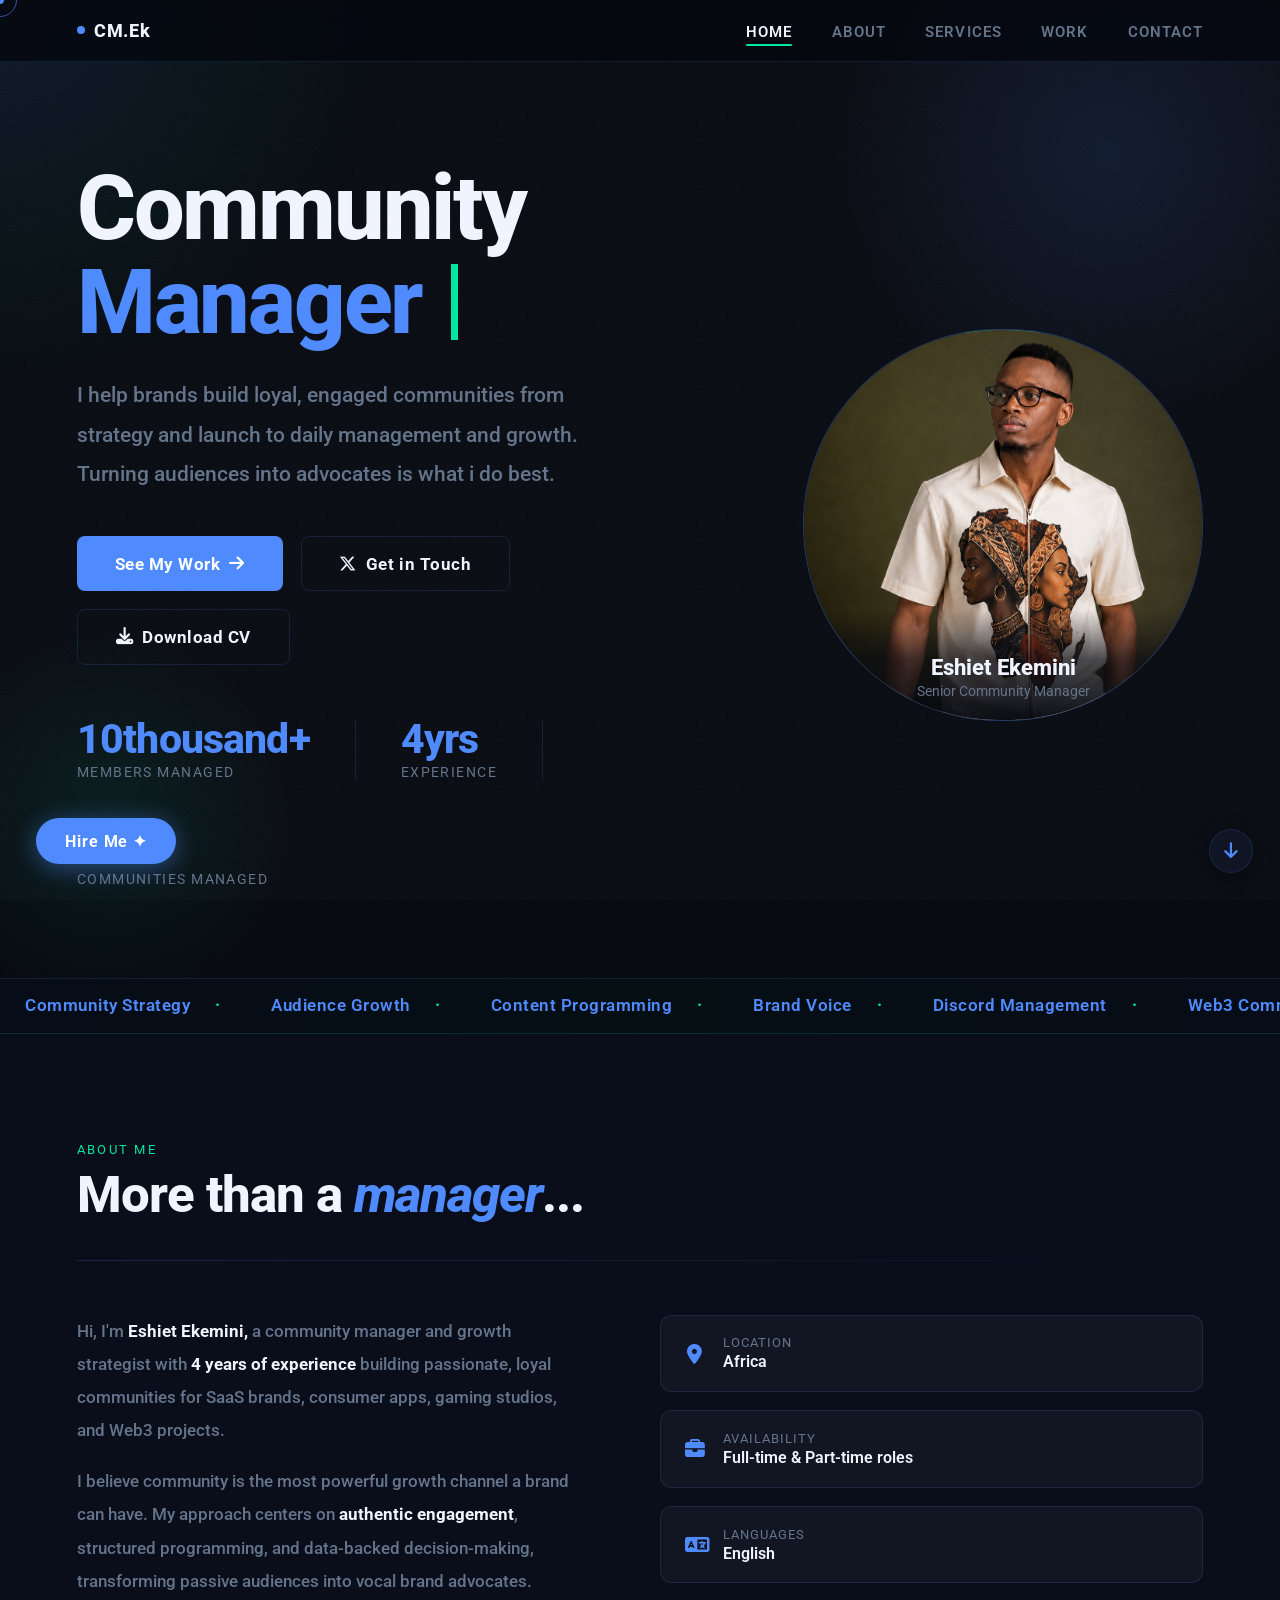
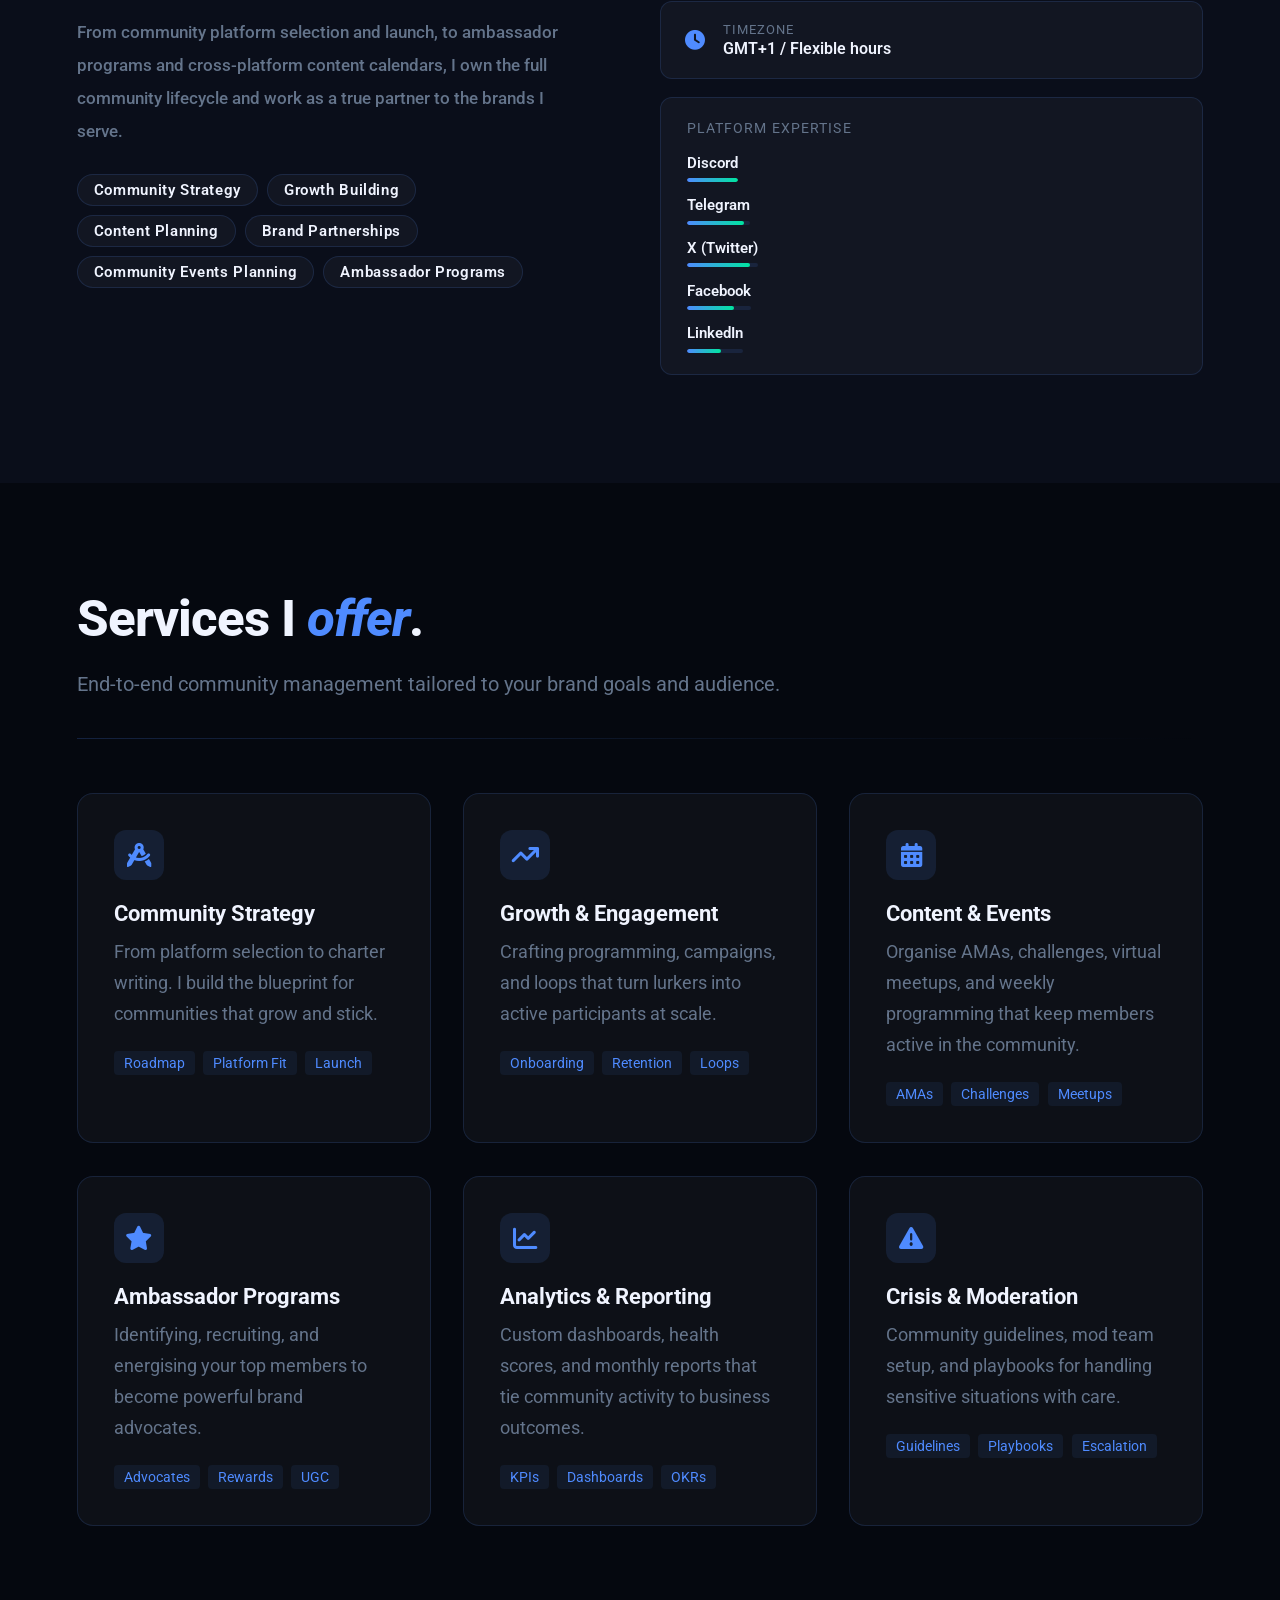
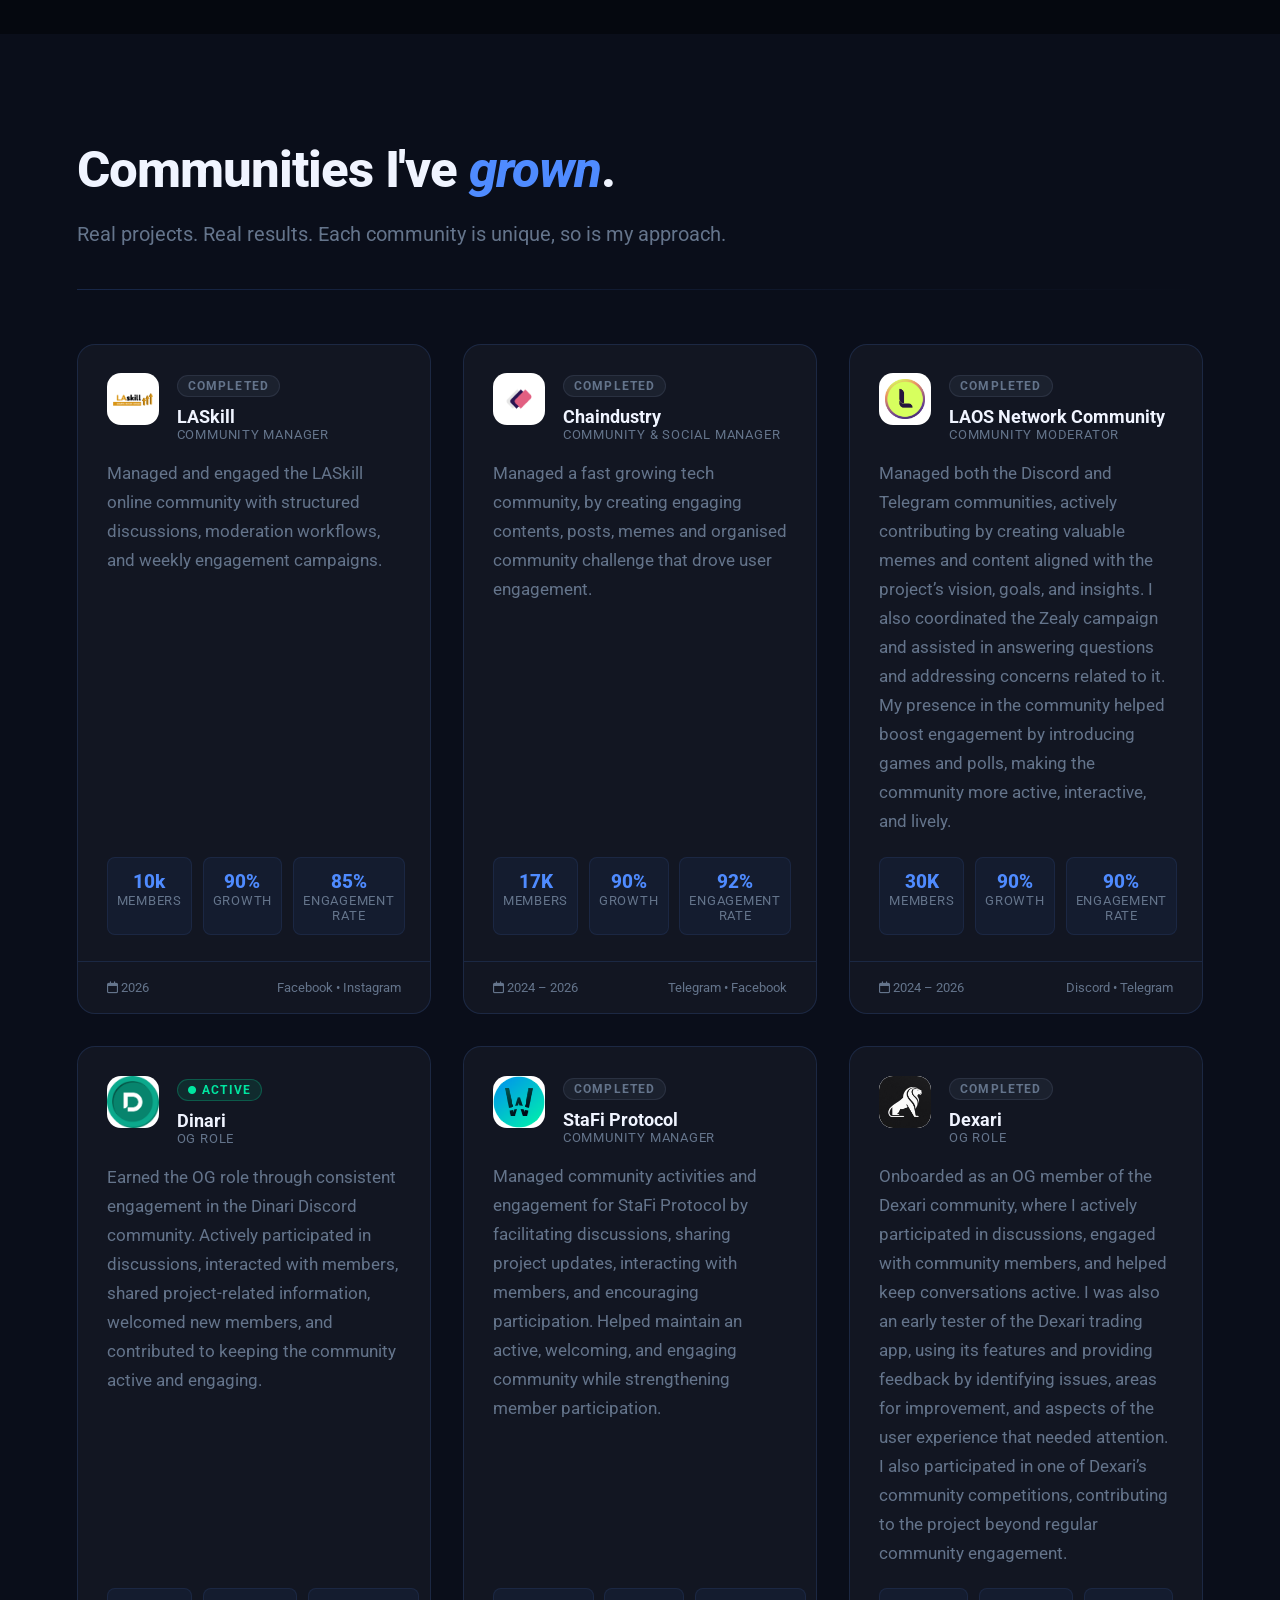
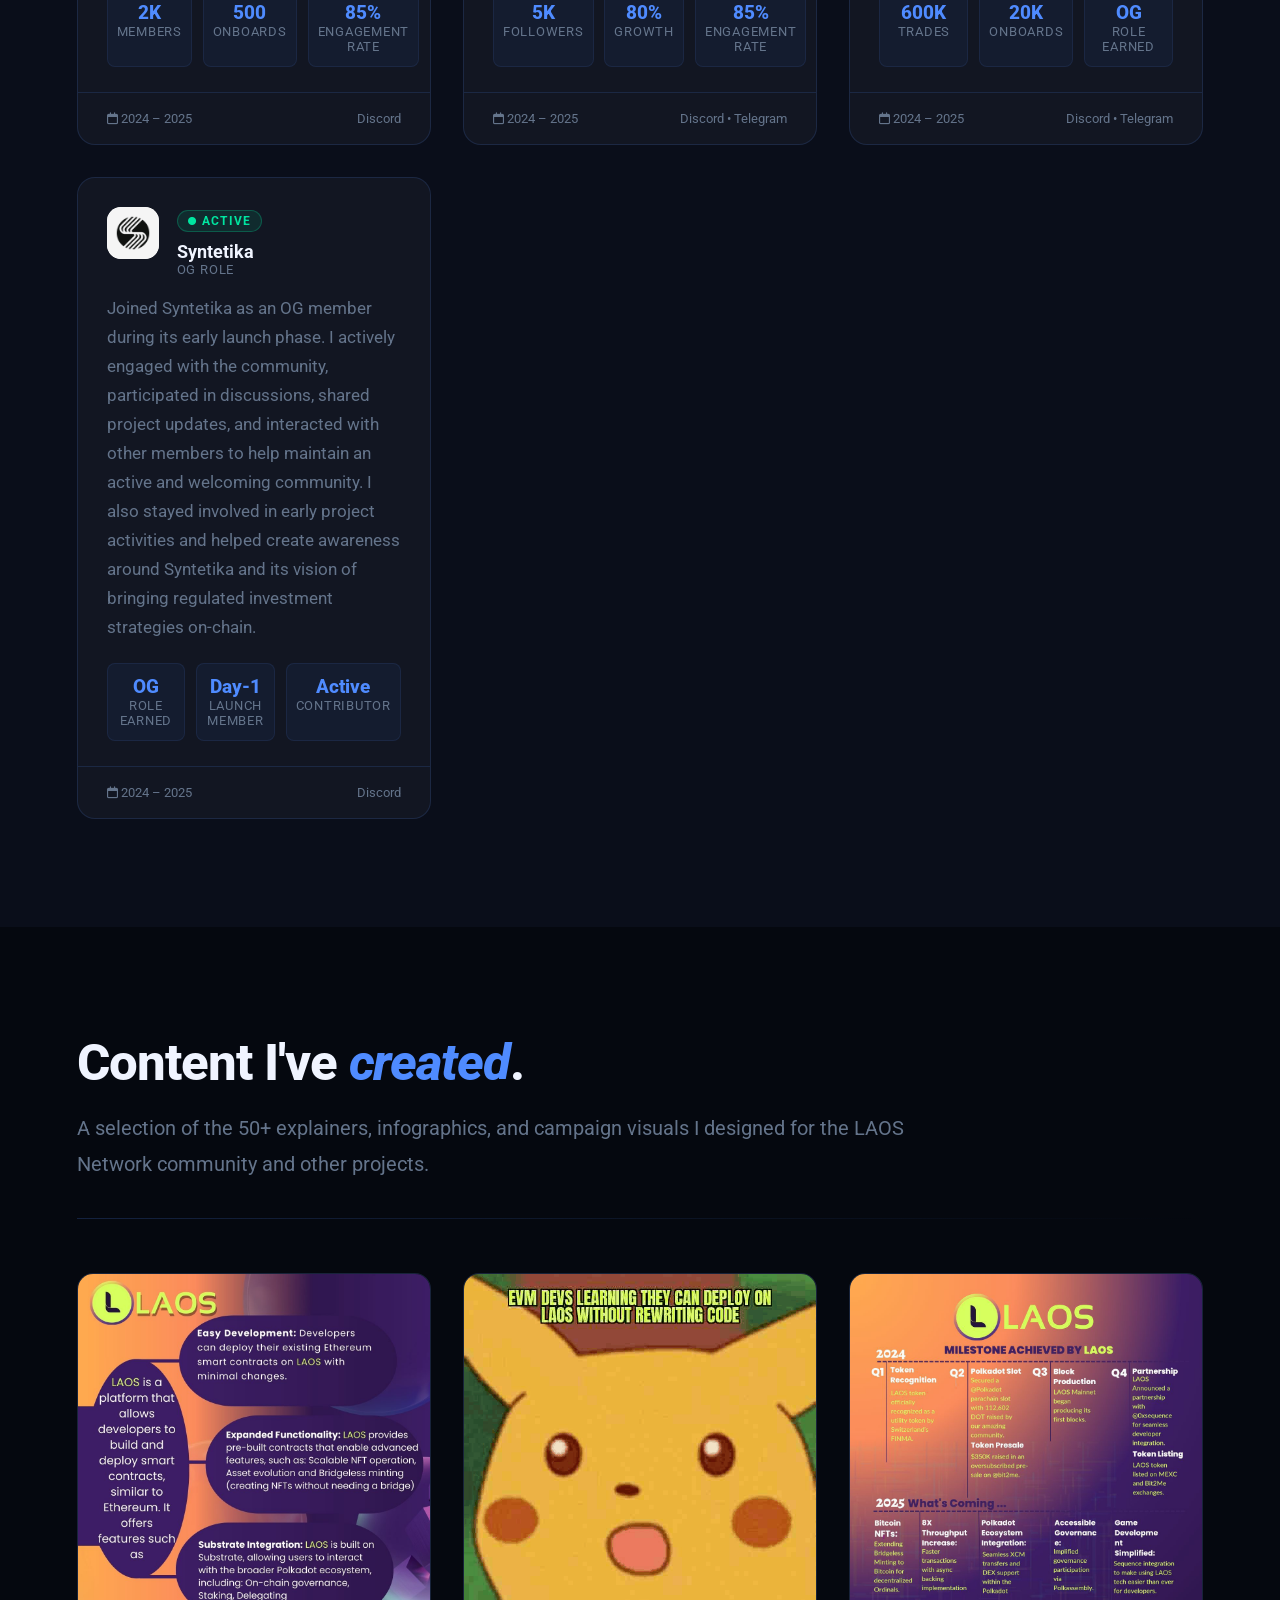
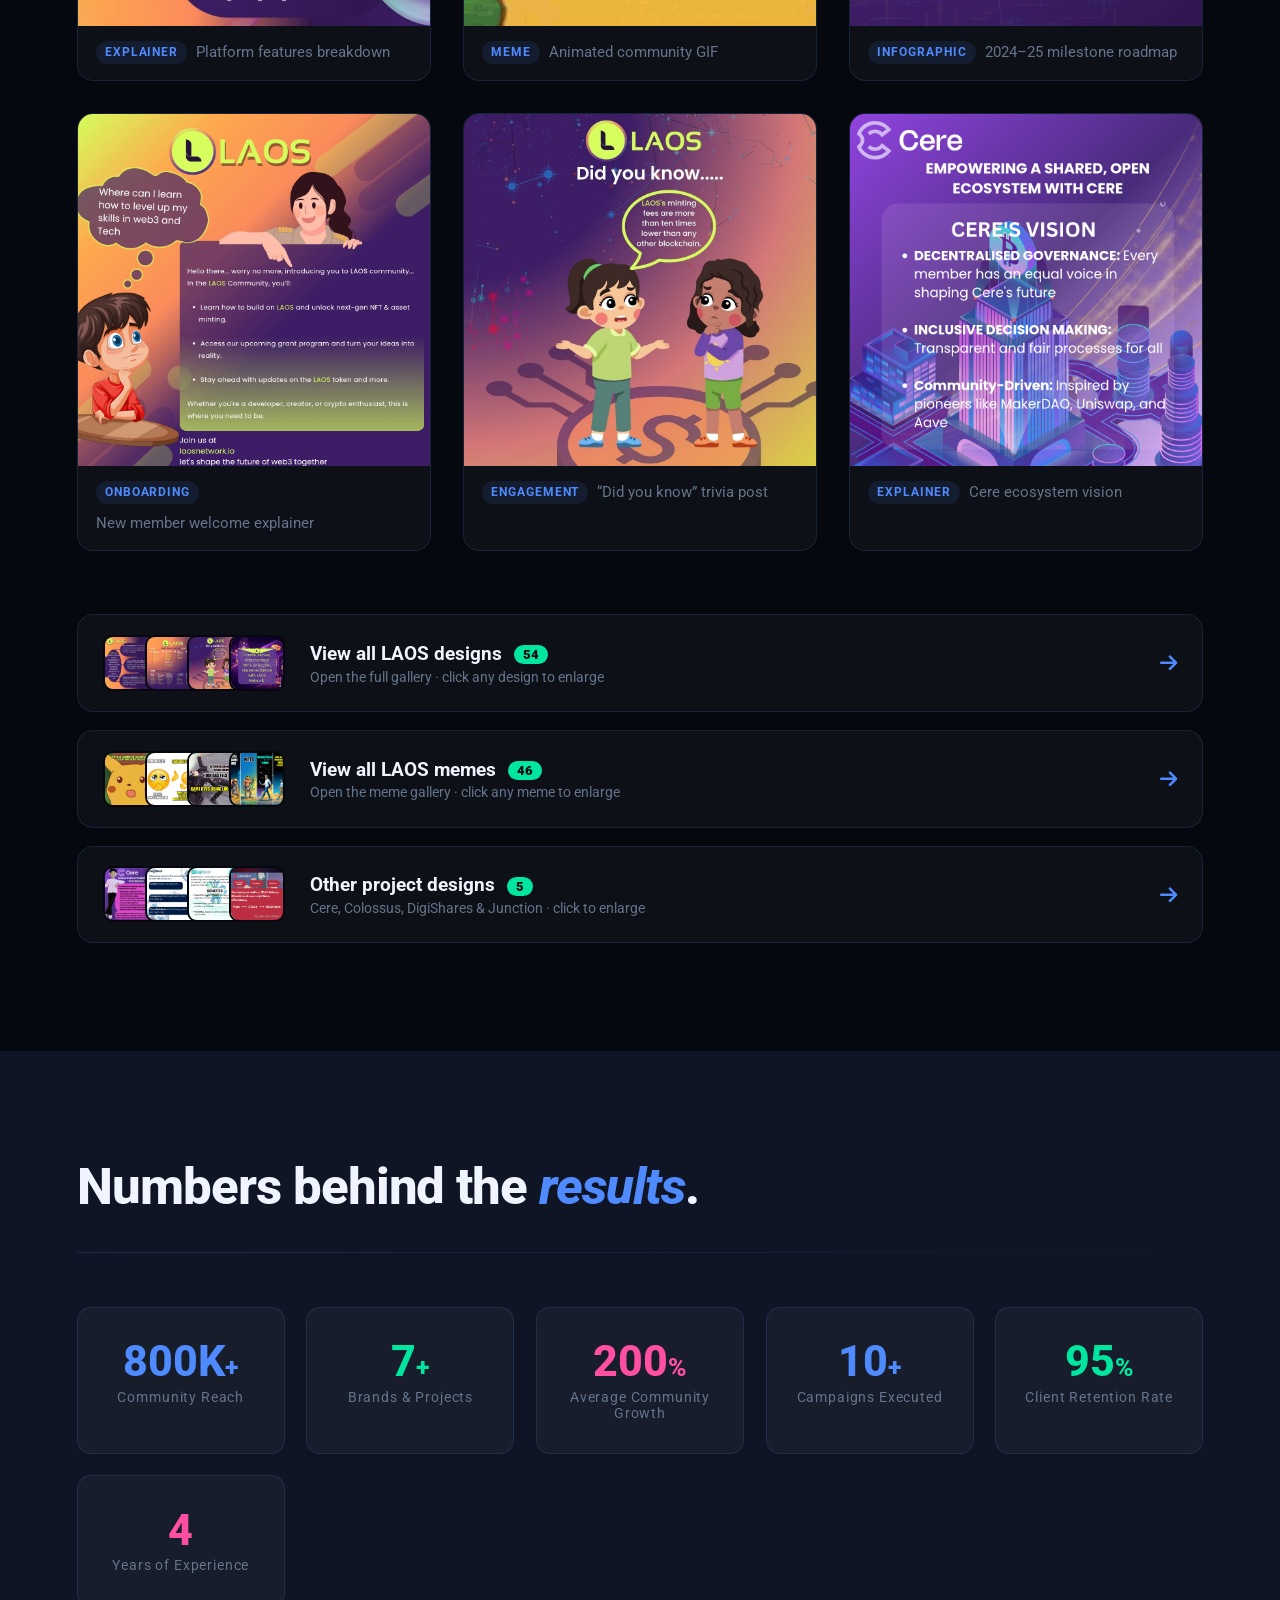
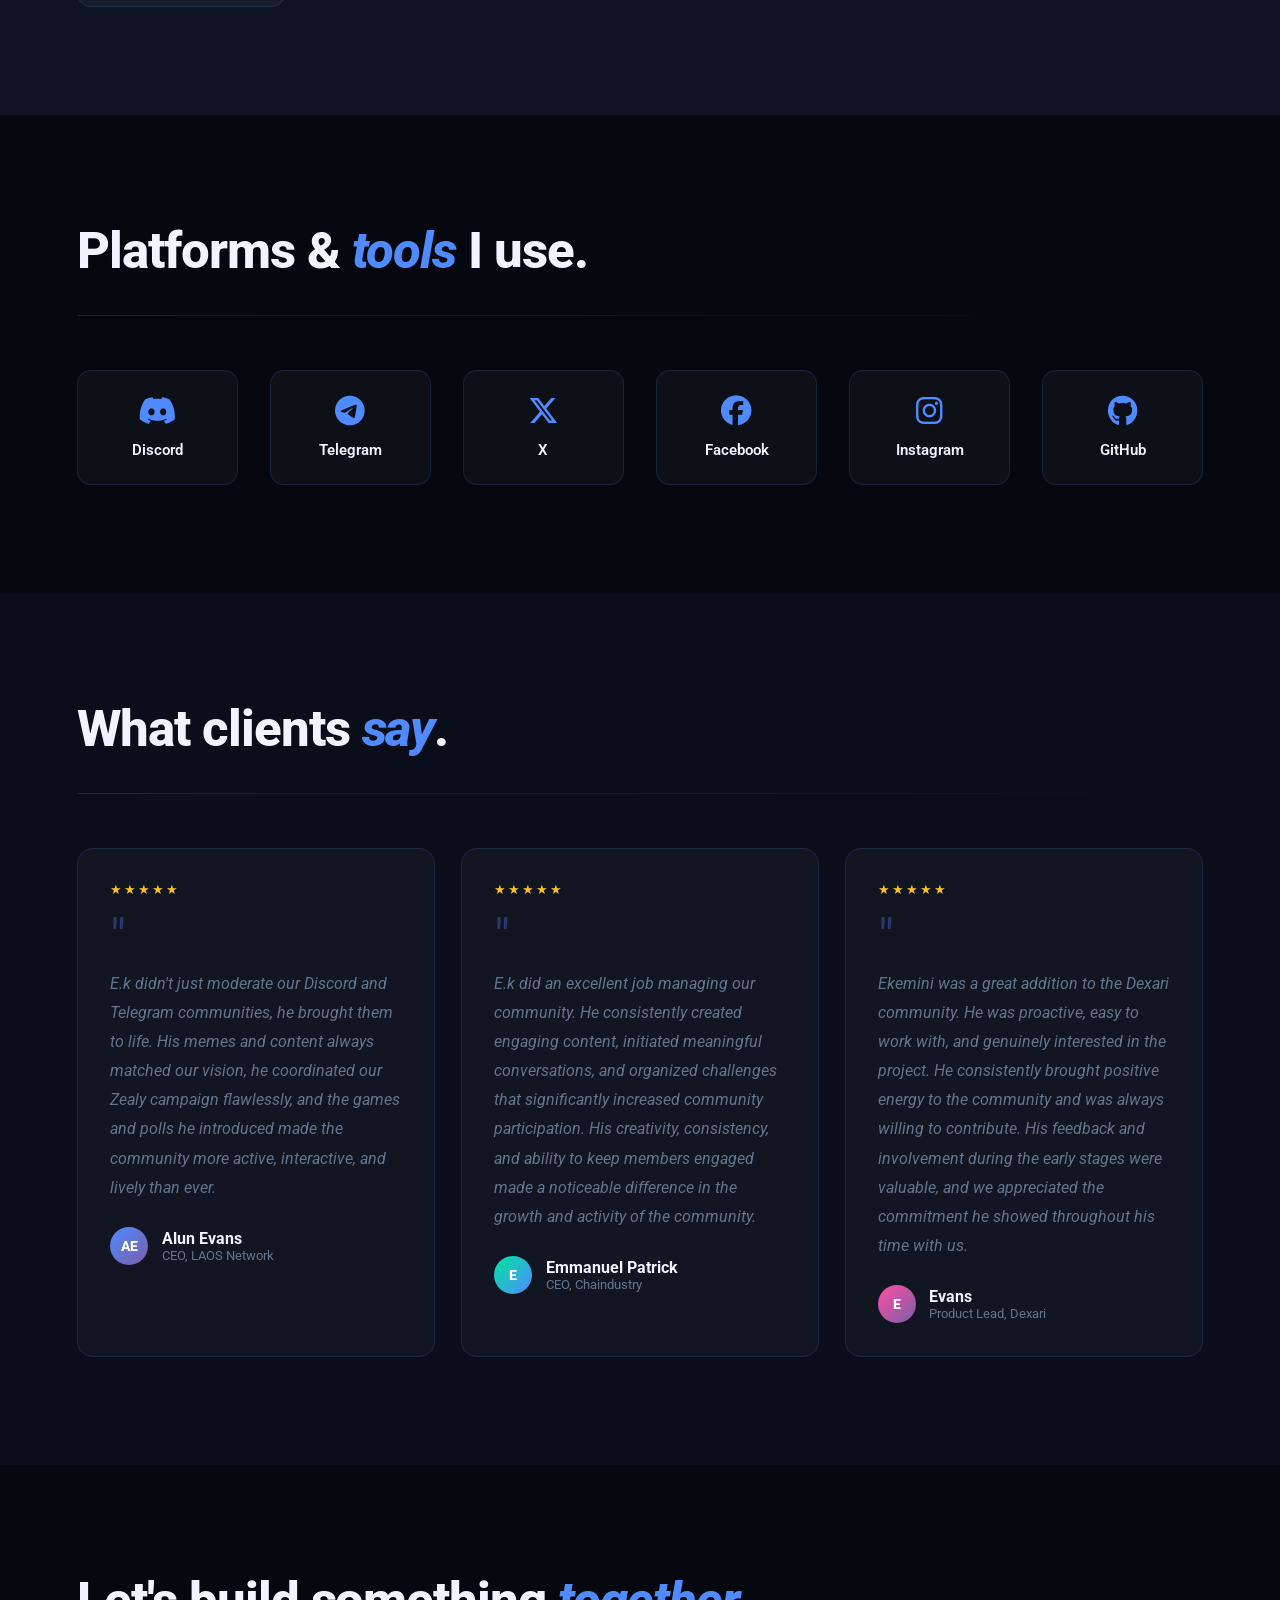
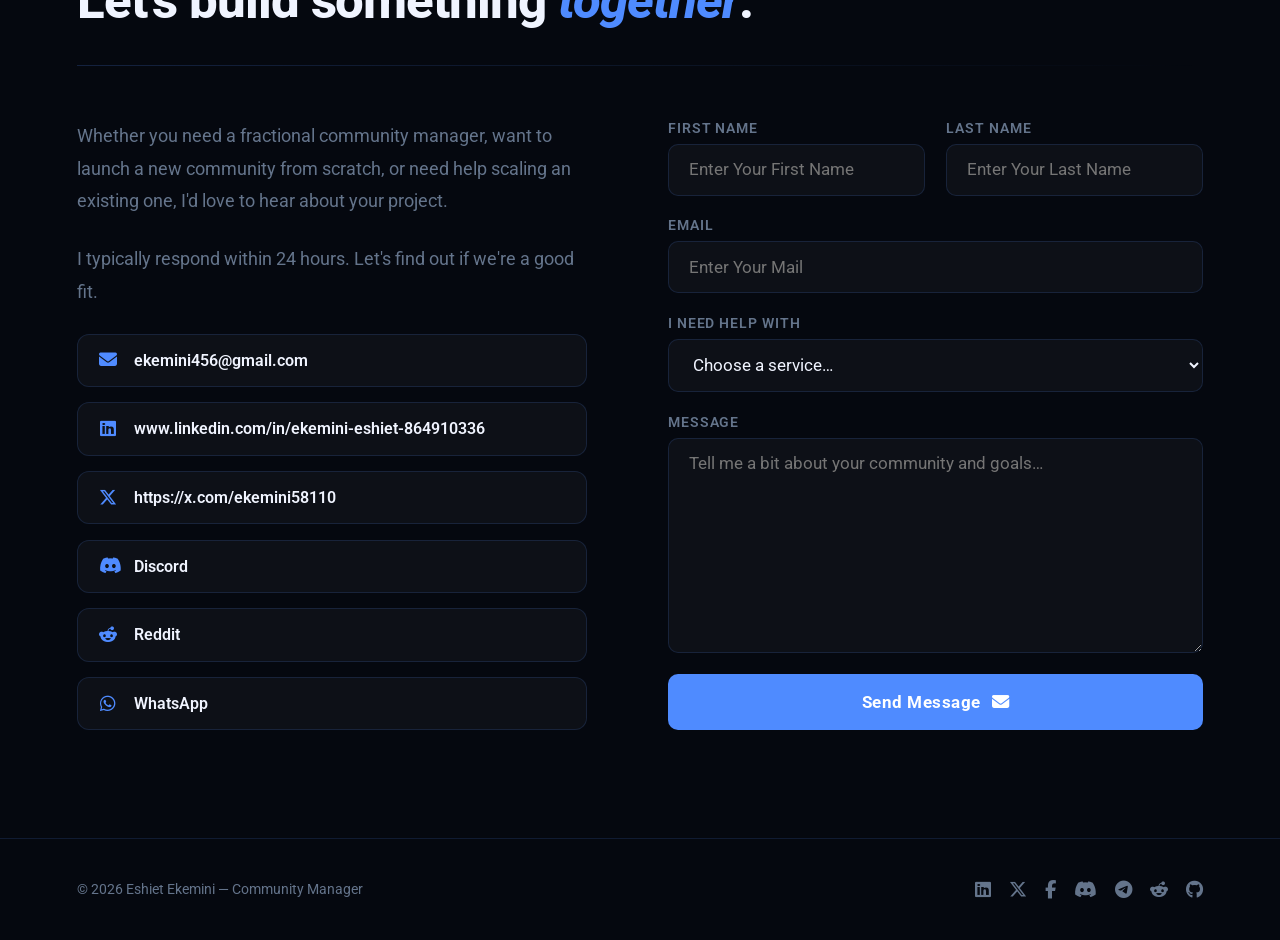
==== mod2.html @ f540af2e "remove unused navigation links and update experience item from Reddit to LinkedIn" ====
<!DOCTYPE html>
<html lang="en">

<head>
  <meta charset="UTF-8" />
  <meta name="viewport" content="width=device-width, initial-scale=1.0" />
  <meta name="description"
    content="Portfolio of Eshiet Ekemini — Community Manager building thriving, engaged brand communities." />
  <meta property="og:title" content="Eshiet Ekemini | Community Manager" />
  <meta property="og:description"
    content="Community Manager — 10,000+ members managed across Discord, Telegram &amp; X. Explore my community designs, memes and campaign work." />
  <meta property="og:type" content="website" />
  <meta property="og:image" content="./LAOS%20Designs/LAOS%20Roadmap.jpg" />
  <meta name="twitter:card" content="summary_large_image" />
  <meta name="twitter:title" content="Eshiet Ekemini | Community Manager" />
  <meta name="twitter:description"
    content="Community Manager — 10,000+ members managed across Discord, Telegram &amp; X." />
  <meta name="twitter:image" content="./LAOS%20Designs/LAOS%20Roadmap.jpg" />
  <title>Eshiet Ekemini — Community Manager</title>
  <link rel="preconnect" href="https://fonts.googleapis.com">
  <link rel="preconnect" href="https://fonts.gstatic.com" crossorigin>
  <link href="https://fonts.googleapis.com/css2?family=Roboto:wght@400;500;700;900&display=swap" rel="stylesheet" />
  <link rel="stylesheet" href="https://cdnjs.cloudflare.com/ajax/libs/font-awesome/6.5.1/css/all.min.css">
  <link rel="icon"
    href="data:image/svg+xml,%3Csvg xmlns='http://www.w3.org/2000/svg' viewBox='0 0 64 64'%3E%3Crect width='64' height='64' rx='14' fill='%2305080f'/%3E%3Ctext x='32' y='44' font-family='Arial,Helvetica,sans-serif' font-size='30' font-weight='700' fill='%234f8bff' text-anchor='middle'%3EEk%3C/text%3E%3C/svg%3E">
  <link rel="stylesheet" href="styles.css" />
</head>

<body>
  <a class="skip-link" href="#main">Skip to main content</a>
  <div class="cursor" id="cursor"></div>
  <div class="cursor-ring" id="cursorRing"></div>
  <div class="spotlight" aria-hidden="true"></div>

  <!-- Nav -->
  <nav>
    <a class="nav-logo" href="#">
      <span class="nav-logo-dot"></span>CM.Ek
    </a>
    <div class="nav-right">
      <ul class="nav-links" id="navLinks">
        <li><a href="#hero">Home</a></li>
        <li><a href="#about">About</a></li>
        <li><a href="#services">Services</a></li>
        <li><a href="#work">Work</a></li>
        <li><a href="#contact">Contact</a></li>
      </ul>
      <button class="nav-toggle" id="navToggle" aria-label="Toggle menu" aria-expanded="false" aria-controls="navLinks">
        <span></span>
        <span></span>
        <span></span>
      </button>
    </div>
  </nav>

  <main id="main">

    <!-- Hero -->
    <section class="hero" id="hero">
      <div class="hero-noise"></div>
      <div class="hero-glow"></div>
      <div class="hero-glow2"></div>
      <div class="hero-inner">
        <div class="hero-left">
          <h1 class="hero-name">
            <span class="type-line" id="typeLine1">Community</span><br /><span class="type-line line2"
              id="typeLine2">Manager
            </span>
          </h1>
          <p class="hero-desc">
            I help brands build loyal, engaged communities from strategy and launch to daily management and growth.
            Turning audiences into advocates is what i do best.
          </p>
          <div class="hero-actions">
            <a class="btn-primary" href="#work">
              See My Work <i class="fa-solid fa-arrow-right"></i>
            </a>
            <a class="btn-outline" href="https://x.com/ekemini58110" target="_blank" rel="noopener">
              <i class="fa-brands fa-x-twitter"></i> Get in Touch
            </a>
            <a class="btn-outline" href="cv.html" target="_blank" rel="noopener">
              <i class="fa-solid fa-download"></i> Download CV
            </a>
          </div>
          <div class="hero-metrics">
            <div class="metric">
              <div class="metric-num"><span class="count" data-target="10">10</span><span>thousand+</span></div>
              <div class="metric-label">Members Managed</div>
            </div>
            <div class="metric-divider"></div>
            <div class="metric">
              <div class="metric-num"><span class="count" data-target="4">4</span><span>yrs</span></div>
              <div class="metric-label">Experience</div>
            </div>
            <div class="metric-divider"></div>
            <div class="metric">
              <div class="metric-num"><span class="count" data-target="8">8</span><span>+</span></div>
              <div class="metric-label">Communities Managed</div>
            </div>
          </div>
        </div>
        <div class="hero-right">
          <div class="profile-card">
            <div class="profile-head">
              <div class="profile-avatar"><img src="./ecommerce-product.png" alt="Profile photo" loading="lazy">
              </div>
              <div class="profile-head-overlay">
                <div class="profile-name">Eshiet Ekemini</div>
                <div class="profile-title">Senior Community Manager</div>
              </div>
            </div>
          </div>

        </div>
      </div>
    </section>

    <!-- Marquee -->
    <div class="marquee-strip" aria-label="Skills marquee">
      <div class="marquee-track">
        <div class="marquee-group">
          <span class="marquee-item">Community Strategy</span>
          <span class="marquee-item">Audience Growth</span>
          <span class="marquee-item">Content Programming</span>
          <span class="marquee-item">Brand Voice</span>
          <span class="marquee-item">Discord Management</span>
          <span class="marquee-item">Web3 Communities</span>
          <span class="marquee-item">Community Events</span>
          <span class="marquee-item">Member Engagement</span>
          <span class="marquee-item">Analytics &amp; Reporting</span>
          <span class="marquee-item">Campaign Management</span>
          <span class="marquee-item">Ambassador Programs</span>
          <span class="marquee-item">Crisis Comms</span>
        </div>
        <div class="marquee-group" aria-hidden="true">
          <span class="marquee-item">Community Strategy</span>
          <span class="marquee-item">Audience Growth</span>
          <span class="marquee-item">Content Programming</span>
          <span class="marquee-item">Brand Voice</span>
          <span class="marquee-item">Discord Management</span>
          <span class="marquee-item">Web3 Communities</span>
          <span class="marquee-item">Community Events</span>
          <span class="marquee-item">Member Engagement</span>
          <span class="marquee-item">Analytics &amp; Reporting</span>
          <span class="marquee-item">Campaign Management</span>
          <span class="marquee-item">Ambassador Programs</span>
          <span class="marquee-item">Crisis Comms</span>
        </div>
      </div>
    </div>

    <!-- About -->
    <section id="about" class="about-section">
      <div class="section-inner">
        <p class="section-eyebrow reveal">About Me</p>
        <h2 class="section-title reveal">More than a <em>manager</em>...</h2>
        <div class="divider"></div>
        <div class="about-grid">
          <div class="about-text reveal">
            <p>Hi, I'm <strong>Eshiet Ekemini,</strong> a community manager and growth strategist with <strong>4 years
                of experience</strong> building passionate, loyal communities for SaaS brands, consumer apps, gaming
              studios, and Web3 projects.</p>
            <p>I believe community is the most powerful growth channel a brand can have. My approach centers on
              <strong>authentic engagement</strong>, structured programming, and data-backed decision-making,
              transforming passive audiences into vocal brand advocates.
            </p>
            <p>From community platform selection and launch, to ambassador programs and cross-platform content
              calendars, I own the full community lifecycle and work as a true partner to the brands I serve.</p>
            <div class="about-pills">
              <span class="pill">Community Strategy</span>
              <span class="pill">Growth Building</span>
              <span class="pill">Content Planning</span>
              <span class="pill">Brand Partnerships</span>
              <span class="pill">Community Events Planning</span>
              <span class="pill">Ambassador Programs</span>
            </div>
          </div>
          <div class="about-right reveal">
            <div class="info-row">
              <i class="fa-solid fa-location-dot"></i>
              <div>
                <div class="info-row-label">Location</div>
                <div class="info-row-val">Africa</div>
              </div>
            </div>
            <div class="info-row">
              <i class="fa-solid fa-briefcase"></i>
              <div>
                <div class="info-row-label">Availability</div>
                <div class="info-row-val">Full-time &amp; Part-time roles</div>
              </div>
            </div>
            <div class="info-row">
              <i class="fa-solid fa-language"></i>
              <div>
                <div class="info-row-label">Languages</div>
                <div class="info-row-val">English</div>
              </div>
            </div>
            <div class="info-row">
              <i class="fa-solid fa-clock"></i>
              <div>
                <div class="info-row-label">Timezone</div>
                <div class="info-row-val">GMT+1 / Flexible hours</div>
              </div>
            </div>

            <div
              style="background:var(--card);border:1px solid var(--border);border-radius:12px;padding:1.2rem 1.4rem;">
              <div
                style="font-size:0.78rem;color:var(--muted);text-transform:uppercase;letter-spacing:0.08em;margin-bottom:1rem;">
                Platform Expertise</div>
              <div class="experience-bar">
                <div class="exp-item">
                  <div>
                    <div style="font-size:0.85rem;font-weight:600;">Discord</div>
                    <div class="exp-bar" style="width:100%;">
                      <div class="exp-fill" style="width:100%;"></div>
                    </div>
                  </div>
                </div>
                <div class="exp-item">
                  <div>
                    <div style="font-size:0.85rem;font-weight:600;">Telegram</div>
                    <div class="exp-bar" style="width:100%;">
                      <div class="exp-fill" style="width:92%;"></div>
                    </div>
                  </div>
                </div>
                <div class="exp-item">
                  <div>
                    <div style="font-size:0.85rem;font-weight:600;">X (Twitter)</div>
                    <div class="exp-bar" style="width:100%;">
                      <div class="exp-fill" style="width:89%;"></div>
                    </div>
                  </div>
                </div>
                <div class="exp-item">
                  <div>
                    <div style="font-size:0.85rem;font-weight:600;">Facebook</div>
                    <div class="exp-bar" style="width:100%;">
                      <div class="exp-fill" style="width:74%;"></div>
                    </div>
                  </div>
                </div>
                <div class="exp-item" style="margin-bottom:0">
                  <div>
                    <div style="font-size:0.85rem;font-weight:600;">LinkedIn</div>
                    <div class="exp-bar" style="width:100%;">
                      <div class="exp-fill" style="width:62%;"></div>
                    </div>
                  </div>
                </div>
              </div>
            </div>
          </div>
        </div>
      </div>
    </section>

    <!-- Services -->
    <section id="services">
      <div class="section-inner">
        <h2 class="section-title reveal">Services I <em>offer</em>.</h2>
        <p class="section-sub reveal">End-to-end community management tailored to your brand goals and audience.</p>
        <div class="divider"></div>
        <div class="services-grid">
          <div class="service-card reveal">
            <div class="service-icon"><i class="fa-solid fa-compass-drafting"></i></div>
            <h3>Community Strategy</h3>
            <p>From platform selection to charter writing. I build the blueprint for communities that grow and stick.
            </p>
            <div class="service-tags">
              <span class="stag">Roadmap</span><span class="stag">Platform Fit</span><span class="stag">Launch</span>
            </div>
          </div>
          <div class="service-card reveal">
            <div class="service-icon"><i class="fa-solid fa-arrow-trend-up"></i></div>
            <h3>Growth &amp; Engagement</h3>
            <p>Crafting programming, campaigns, and loops that turn lurkers into active participants at scale.</p>
            <div class="service-tags">
              <span class="stag">Onboarding</span><span class="stag">Retention</span><span class="stag">Loops</span>
            </div>
          </div>
          <div class="service-card reveal">
            <div class="service-icon"><i class="fa-solid fa-calendar-days"></i></div>
            <h3>Content &amp; Events</h3>
            <p>Organise AMAs, challenges, virtual meetups, and weekly programming that keep members active in the
              community.</p>
            <div class="service-tags">
              <span class="stag">AMAs</span><span class="stag">Challenges</span><span class="stag">Meetups</span>
            </div>
          </div>
          <div class="service-card reveal">
            <div class="service-icon"><i class="fa-solid fa-star"></i></div>
            <h3>Ambassador Programs</h3>
            <p>Identifying, recruiting, and energising your top members to become powerful brand advocates.</p>
            <div class="service-tags">
              <span class="stag">Advocates</span><span class="stag">Rewards</span><span class="stag">UGC</span>
            </div>
          </div>
          <div class="service-card reveal">
            <div class="service-icon"><i class="fa-solid fa-chart-line"></i></div>
            <h3>Analytics &amp; Reporting</h3>
            <p>Custom dashboards, health scores, and monthly reports that tie community activity to business outcomes.
            </p>
            <div class="service-tags">
              <span class="stag">KPIs</span><span class="stag">Dashboards</span><span class="stag">OKRs</span>
            </div>
          </div>
          <div class="service-card reveal">
            <div class="service-icon"><i class="fa-solid fa-triangle-exclamation"></i></div>
            <h3>Crisis &amp; Moderation</h3>
            <p>Community guidelines, mod team setup, and playbooks for handling sensitive situations with care.</p>
            <div class="service-tags">
              <span class="stag">Guidelines</span><span class="stag">Playbooks</span><span
                class="stag">Escalation</span>
            </div>
          </div>
        </div>
      </div>
    </section>

    <!-- Work / Case Studies -->
    <section id="work" class="work-section">
      <div class="section-inner">
        <h2 class="section-title reveal">Communities I've <em>grown</em>.</h2>
        <p class="section-sub reveal">Real projects. Real results. Each community is unique, so is my approach.</p>
        <div class="divider"></div>
        <div class="work-grid">

          <div class="work-card reveal">
            <div class="work-card-header">
              <div class="work-icon laskill-logo"><img src="./images (16).png" alt="LASkill logo" loading="lazy"></div>
              <div class="work-meta">
                <div class="work-status past">Completed</div>
                <div class="work-name">LASkill</div>
                <div class="work-role">Community Manager</div>
              </div>
            </div>
            <div class="work-body">
              <p class="work-desc">Managed and engaged the LASkill online community with structured
                discussions,
                moderation workflows, and weekly engagement campaigns.</p>
              <div class="work-results">
                <div class="result-box">
                  <div class="result-num">10k</div>
                  <div class="result-label">Members</div>
                </div>
                <div class="result-box">
                  <div class="result-num">90%</div>
                  <div class="result-label">Growth</div>
                </div>
                <div class="result-box">
                  <div class="result-num">85%</div>
                  <div class="result-label">Engagement Rate</div>
                </div>
              </div>
            </div>
            <div class="work-footer">
              <span><i class="fa-regular fa-calendar"></i> 2026</span>
              <span>Facebook &bull; Instagram</span>
            </div>
          </div>

          <div class="work-card reveal">
            <div class="work-card-header">
              <div class="work-icon chaindustry-logo"><img src="./chIN.ico" alt="Chaindustry logo" loading="lazy"></div>
              <div class="work-meta">
                <div class="work-status past">Completed</div>
                <div class="work-name">Chaindustry</div>
                <div class="work-role">Community &amp; Social Manager</div>
              </div>
            </div>
            <div class="work-body">
              <p class="work-desc">Managed a fast growing tech community, by creating engaging contents, posts, memes
                and organised community challenge that drove user engagement.
              </p>
              <div class="work-results">
                <div class="result-box">
                  <div class="result-num">17K</div>
                  <div class="result-label">Members</div>
                </div>
                <div class="result-box">
                  <div class="result-num">90%</div>
                  <div class="result-label">Growth</div>
                </div>
                <div class="result-box">
                  <div class="result-num">92%</div>
                  <div class="result-label">Engagement Rate</div>
                </div>
              </div>
            </div>
            <div class="work-footer">
              <span><i class="fa-regular fa-calendar"></i> 2024 &ndash; 2026</span>
              <span>Telegram &bull; Facebook</span>
            </div>
          </div>

          <div class="work-card reveal">
            <div class="work-card-header">
              <div class="work-icon laos-logo"><img src="./images (24).jpeg" alt="LAOS logo" loading="lazy"></div>
              <div class="work-meta">
                <div class="work-status past">Completed</div>
                <div class="work-name">LAOS Network Community</div>
                <div class="work-role">Community Moderator</div>
              </div>
            </div>
            <div class="work-body">
              <p class="work-desc">Managed both the Discord and Telegram communities, actively contributing by
                creating valuable memes and content aligned with the project’s vision, goals, and insights. I also
                coordinated the Zealy campaign and assisted in answering questions and addressing concerns related to
                it.

                My presence in the community helped boost engagement by introducing games and polls, making the
                community more active, interactive, and lively.</p>
              <div class="work-results">
                <div class="result-box">
                  <div class="result-num">30K</div>
                  <div class="result-label">Members</div>
                </div>
                <div class="result-box">
                  <div class="result-num">90%</div>
                  <div class="result-label">Growth</div>
                </div>
                <div class="result-box">
                  <div class="result-num">90%</div>
                  <div class="result-label">Engagement Rate</div>
                </div>
              </div>
            </div>
            <div class="work-footer">
              <span><i class="fa-regular fa-calendar"></i> 2024 &ndash; 2026</span>
              <span>Discord &bull; Telegram</span>
            </div>
          </div>

          <div class="work-card reveal">
            <div class="work-card-header">
              <div class="work-icon dinari-logo"><img src="./Dinari-token-icon.png" alt="Dinari logo" loading="lazy">
              </div>
              <div class="work-meta">
                <div class="work-status live"><i class="fa-solid fa-circle" style="font-size:0.45rem"></i> Active</div>
                <div class="work-name">Dinari</div>
                <div class="work-role">OG Role</div>
              </div>
            </div>
            <div class="work-body">
              <p class="work-desc">Earned the OG role through consistent engagement in the Dinari Discord community.
                Actively participated in discussions, interacted with members, shared project-related information,
                welcomed new members,
                and contributed to keeping the community active and engaging.
              </p>
              <div class="work-results">
                <div class="result-box">
                  <div class="result-num">2K</div>
                  <div class="result-label">Members</div>
                </div>
                <div class="result-box">
                  <div class="result-num">500</div>
                  <div class="result-label">Onboards</div>
                </div>
                <div class="result-box">
                  <div class="result-num">85%</div>
                  <div class="result-label">Engagement Rate</div>
                </div>
              </div>
            </div>
            <div class="work-footer">
              <span><i class="fa-regular fa-calendar"></i> 2024 &ndash; 2025</span>
              <span>Discord</span>
            </div>
          </div>

          <div class="work-card reveal">
            <div class="work-card-header">
              <div class="work-icon stafi-logo"><img src="./STAF.png" alt="StaFi Protocol logo" loading="lazy"></div>
              <div class="work-meta">
                <div class="work-status past">Completed</div>
                <div class="work-name">StaFi Protocol</div>
                <div class="work-role">Community Manager</div>
              </div>
            </div>
            <div class="work-body">
              <p class="work-desc">Managed community activities and engagement for StaFi Protocol by facilitating
                discussions, sharing project updates, interacting with members, and encouraging participation. Helped
                maintain an active, welcoming, and
                engaging community while strengthening member participation.</p>
              <div class="work-results">
                <div class="result-box">
                  <div class="result-num">5K</div>
                  <div class="result-label">Followers</div>
                </div>
                <div class="result-box">
                  <div class="result-num">80%</div>
                  <div class="result-label">Growth</div>
                </div>
                <div class="result-box">
                  <div class="result-num">85%</div>
                  <div class="result-label">Engagement Rate</div>
                </div>
              </div>
            </div>
            <div class="work-footer">
              <span><i class="fa-regular fa-calendar"></i> 2024 &ndash; 2025</span>
              <span>Discord &bull; Telegram</span>
            </div>
          </div>

          <div class="work-card reveal">
            <div class="work-card-header">
              <div class="work-icon dexari-logo"><img src="./dexari_logo.jpg" alt="Dexari logo" loading="lazy"></div>
              <div class="work-meta">
                <div class="work-status past">Completed</div>
                <div class="work-name">Dexari</div>
                <div class="work-role">OG Role</div>
              </div>
            </div>
            <div class="work-body">
              <p class="work-desc">Onboarded as an OG member of the Dexari community, where I actively participated in
                discussions,
                engaged with community members, and helped keep conversations active.
                I was also an early tester of the Dexari trading app, using its features and providing feedback by
                identifying issues, areas for improvement, and aspects of the user experience that needed attention.
                I also participated in one of Dexari’s community competitions, contributing to the project beyond
                regular community engagement.
              </p>
              <div class="work-results">
                <div class="result-box">
                  <div class="result-num">600K</div>
                  <div class="result-label">Trades</div>
                </div>
                <div class="result-box">
                  <div class="result-num">20K</div>
                  <div class="result-label">Onboards</div>
                </div>
                <div class="result-box">
                  <div class="result-num">OG</div>
                  <div class="result-label">Role Earned</div>
                </div>
              </div>
            </div>
            <div class="work-footer">
              <span><i class="fa-regular fa-calendar"></i> 2024 &ndash; 2025</span>
              <span>Discord &bull; Telegram</span>
            </div>
          </div>

          <div class="work-card reveal">
            <div class="work-card-header">
              <div class="work-icon syntetika-logo"><img src="./syntetika-logo.png" alt="Syntetika logo" loading="lazy">
              </div>
              <div class="work-meta">
                <div class="work-status live"><i class="fa-solid fa-circle" style="font-size:0.45rem"></i> Active</div>
                <div class="work-name">Syntetika</div>
                <div class="work-role">OG Role</div>
              </div>
            </div>
            <div class="work-body">
              <p class="work-desc">Joined Syntetika as an OG member during its early launch phase.
                I actively engaged with the community, participated in discussions, shared project updates, and
                interacted with other members to help maintain an active and welcoming community.
                I also stayed involved in early project activities and helped create awareness around Syntetika and its
                vision of bringing regulated investment strategies on-chain.
              </p>
              <div class="work-results">
                <div class="result-box">
                  <div class="result-num">OG</div>
                  <div class="result-label">Role Earned</div>
                </div>
                <div class="result-box">
                  <div class="result-num">Day-1</div>
                  <div class="result-label">Launch Member</div>
                </div>
                <div class="result-box">
                  <div class="result-num">Active</div>
                  <div class="result-label">Contributor</div>
                </div>
              </div>
            </div>
            <div class="work-footer">
              <span><i class="fa-regular fa-calendar"></i> 2024 &ndash; 2025</span>
              <span>Discord</span>
            </div>
          </div>
        </div>
      </div>
    </section>

    <!-- Content Gallery -->
    <section id="content">
      <div class="section-inner">
        <h2 class="section-title reveal">Content I've <em>created</em>.</h2>
        <p class="section-sub reveal">A selection of the 50+ explainers, infographics, and campaign visuals I designed
          for the LAOS Network community and other projects.</p>
        <div class="divider"></div>
        <div class="content-grid">
          <figure class="content-card reveal">
            <img src="./LAOS%20Designs/LAOS%20Design.jpg" alt="LAOS platform features explainer" loading="lazy">
            <figcaption><span class="content-tag">Explainer</span> Platform features breakdown</figcaption>
          </figure>
          <figure class="content-card reveal">
            <img src="./LAOS%20Memes/GifMeme%2019052025092504.gif" alt="Animated LAOS community meme" loading="lazy">
            <figcaption><span class="content-tag">Meme</span> Animated community GIF</figcaption>
          </figure>
          <figure class="content-card reveal">
            <img src="./LAOS%20Designs/LAOS%20Roadmap.jpg" alt="LAOS milestones and roadmap infographic" loading="lazy">
            <figcaption><span class="content-tag">Infographic</span> 2024&ndash;25 milestone roadmap</figcaption>
          </figure>
          <figure class="content-card reveal">
            <img src="./LAOS%20Designs/LAOS%20Design%20(4).jpg" alt="LAOS community onboarding explainer"
              loading="lazy">
            <figcaption><span class="content-tag">Onboarding</span> New member welcome explainer</figcaption>
          </figure>
          <figure class="content-card reveal">
            <img src="./LAOS%20Designs/My%20Choice%20LAOS_20250103_020429_0000.jpg"
              alt="Did you know trivia post for LAOS" loading="lazy">
            <figcaption><span class="content-tag">Engagement</span> &ldquo;Did you know&rdquo; trivia post</figcaption>
          </figure>
          <figure class="content-card reveal">
            <img src="./Other%20Designs/Cere%20Designs%20(2).jpg" alt="Cere ecosystem vision explainer" loading="lazy">
            <figcaption><span class="content-tag">Explainer</span> Cere ecosystem vision</figcaption>
          </figure>
        </div>
        <div class="laos-strip reveal">
          <button class="laos-box" id="laosBox" type="button">
            <div class="laos-box-previews">
              <img src="./LAOS%20Designs/LAOS%20Design.jpg" alt="">
              <img src="./LAOS%20Designs/LAOS%20Roadmap.jpg" alt="">
              <img src="./LAOS%20Designs/My%20Choice%20LAOS_20250103_020429_0000.jpg" alt="">
              <img src="./LAOS%20Designs/LAOS_20260103_084623_0000.png" alt="">
            </div>
            <div class="laos-box-text">
              <h3>View all LAOS designs <span class="laos-count">54</span></h3>
              <p>Open the full gallery &middot; click any design to enlarge</p>
            </div>
            <i class="fa-solid fa-arrow-right laos-box-arrow"></i>
          </button>
          <button class="laos-box" id="memesBox" type="button">
            <div class="laos-box-previews">
              <img src="./LAOS%20Memes/GifMeme%2019052025092504.gif" alt="">
              <img src="./LAOS%20Memes/9kht33.jpg" alt="">
              <img src="./LAOS%20Memes/a1aek5.jpg" alt="">
              <img src="./LAOS%20Memes/a3xm2g.jpg" alt="">
            </div>
            <div class="laos-box-text">
              <h3>View all LAOS memes <span class="laos-count">46</span></h3>
              <p>Open the meme gallery &middot; click any meme to enlarge</p>
            </div>
            <i class="fa-solid fa-arrow-right laos-box-arrow"></i>
          </button>
          <button class="laos-box" id="otherBox" type="button">
            <div class="laos-box-previews">
              <img src="./Other%20Designs/Cere%20Designs.jpg" alt="">
              <img src="./Other%20Designs/Colossus%20Designs.jpg" alt="">
              <img src="./Other%20Designs/DigiShares.png" alt="">
              <img src="./Other%20Designs/Junction%20Design.jpg" alt="">
            </div>
            <div class="laos-box-text">
              <h3>Other project designs <span class="laos-count">5</span></h3>
              <p>Cere, Colossus, DigiShares &amp; Junction &middot; click to enlarge</p>
            </div>
            <i class="fa-solid fa-arrow-right laos-box-arrow"></i>
          </button>
        </div>
      </div>
    </section>

    <!-- Impact Numbers -->
    <section class="impact-section">
      <div class="section-inner">
        <h2 class="section-title reveal">Numbers behind the <em>results</em>.</h2>
        <div class="divider"></div>
        <div class="impact-grid">
          <div class="impact-card reveal">
            <div class="impact-num blue"><span class="count" data-target="800">800</span>K<span
                style="font-size:1.4rem">+</span></div>
            <div class="impact-label">Community Reach</div>
          </div>
          <div class="impact-card reveal">
            <div class="impact-num green"><span class="count" data-target="7">7</span><span
                style="font-size:1.4rem">+</span></div>
            <div class="impact-label">Brands &amp; Projects</div>
          </div>
          <div class="impact-card reveal">
            <div class="impact-num pink"><span class="count" data-target="200">200</span><span
                style="font-size:1.4rem">%</span></div>
            <div class="impact-label">Average Community Growth</div>
          </div>
          <div class="impact-card reveal">
            <div class="impact-num blue"><span class="count" data-target="10">10</span><span
                style="font-size:1.4rem">+</span></div>
            <div class="impact-label">Campaigns Executed</div>
          </div>
          <div class="impact-card reveal">
            <div class="impact-num green"><span class="count" data-target="95">95</span><span
                style="font-size:1.4rem">%</span></div>
            <div class="impact-label">Client Retention Rate</div>
          </div>
          <div class="impact-card reveal">
            <div class="impact-num pink"><span class="count" data-target="4">4</span></div>
            <div class="impact-label">Years of Experience</div>
          </div>
        </div>
      </div>
    </section>

    <!-- Tools -->
    <section id="tools">
      <div class="section-inner">
        <h2 class="section-title reveal">Platforms &amp; <em>tools</em> I use.</h2>
        <div class="divider"></div>
        <div class="tools-grid">
          <div class="tool-card reveal"><i class="fa-brands fa-discord"></i><span>Discord</span></div>
          <div class="tool-card reveal"><i class="fa-brands fa-telegram"></i><span>Telegram</span></div>
          <div class="tool-card reveal"><i class="fa-brands fa-x-twitter"></i><span>X</span></div>
          <div class="tool-card reveal"><i class="fa-brands fa-facebook"></i><span>Facebook</span></div>
          <div class="tool-card reveal"><i class="fa-brands fa-instagram"></i><span>Instagram</span></div>
          <div class="tool-card reveal"><i class="fa-brands fa-github"></i><span>GitHub</span></div>
        </div>
      </div>
    </section>

    <!-- Testimonials -->
    <section class="testimonials-section">
      <div class="section-inner">
        <h2 class="section-title reveal">What clients <em>say</em>.</h2>
        <div class="divider"></div>
        <div class="testimonials-grid">
          <div class="tcard reveal">
            <div class="tcard-stars">&#9733;&#9733;&#9733;&#9733;&#9733;</div>
            <div class="tcard-quote">"</div>
            <p class="tcard-text">E.k didn't just moderate our Discord and Telegram communities, he brought them to
              life. His memes and content always matched our vision, he coordinated our Zealy campaign flawlessly, and
              the games and polls he introduced made the community more active, interactive, and lively than ever.</p>
            <div class="tcard-author">
              <div class="tcard-avatar a">AE</div>
              <div>
                <div class="tcard-name">Alun Evans</div>
                <div class="tcard-role">CEO, LAOS Network</div>
              </div>
            </div>
          </div>
          <div class="tcard reveal">
            <div class="tcard-stars">&#9733;&#9733;&#9733;&#9733;&#9733;</div>
            <div class="tcard-quote">"</div>
            <p class="tcard-text">
              E.k did an excellent job managing our community. He consistently created engaging content, initiated
              meaningful conversations, and organized challenges that significantly increased community participation.
              His creativity, consistency, and ability to keep members engaged made a noticeable difference in the
              growth and activity of the community.
            </p>
            <div class="tcard-author">
              <div class="tcard-avatar b">E</div>
              <div>
                <div class="tcard-name">Emmanuel Patrick</div>
                <div class="tcard-role">CEO, Chaindustry</div>
              </div>
            </div>
          </div>
          <div class="tcard reveal">
            <div class="tcard-stars">&#9733;&#9733;&#9733;&#9733;&#9733;</div>
            <div class="tcard-quote">"</div>
            <p class="tcard-text">Ekemini was a great addition to the Dexari community.
              He was proactive, easy to work with, and genuinely interested in the project.
              He consistently brought positive energy to the community and was always willing to contribute. His
              feedback and involvement during the early stages were valuable,
              and we appreciated the commitment he showed throughout his time with us.
            </p>
            <div class="tcard-author">
              <div class="tcard-avatar c">E</div>
              <div>
                <div class="tcard-name">Evans</div>
                <div class="tcard-role">Product Lead, Dexari</div>
              </div>
            </div>
          </div>
        </div>
      </div>
    </section>

    <!-- Contact -->
    <section id="contact">
      <div class="section-inner">
        <h2 class="section-title reveal">Let's build something <em>together</em>.</h2>
        <div class="divider"></div>
        <div class="contact-grid">
          <div class="contact-intro reveal">
            <p>Whether you need a fractional community manager, want to launch a new community from scratch, or need
              help scaling an existing one, I'd love to hear about your project.</p>
            <p>I typically respond within 24 hours. Let's find out if we're a good fit.</p>
            <div class="contact-channels">
              <a class="channel-link" href="mailto:ekemini456@gmail.com">
                <i class="fa-solid fa-envelope"></i>
                <span>ekemini456@gmail.com</span>
              </a>
              <a class="channel-link" href="https://www.linkedin.com/in/ekemini-eshiet-864910336" target="_blank"
                rel="noopener">
                <i class="fa-brands fa-linkedin"></i>
                <span>www.linkedin.com/in/ekemini-eshiet-864910336</span>
              </a>
              <a class="channel-link" href="https://x.com/ekemini58110" target="_blank" rel="noopener">
                <i class="fa-brands fa-x-twitter"></i>
                <span>https://x.com/ekemini58110</span>
              </a>
              <a class="channel-link" href="https://discord.gg/8xXamzQ3" target="_blank" rel="noopener">
                <i class="fa-brands fa-discord"></i>
                <span>Discord</span>
              </a>
              <a class="channel-link" href="https://www.reddit.com/u/Ekemini1172/s/5zoKAHeZbu" target="_blank"
                rel="noopener">
                <i class="fa-brands fa-reddit-alien"></i>
                <span>Reddit</span>
              </a>
              <a class="channel-link" href="#">
                <i class="fa-brands fa-whatsapp"></i>
                <span>WhatsApp</span>
              </a>
            </div>
          </div>
          <div class="contact-form reveal">
            <form id="contactForm">
              <div class="form-row">
                <div class="fgroup">
                  <label for="fname">First Name</label>
                  <input type="text" id="fname" name="fname" placeholder="Enter Your First Name"
                    autocomplete="given-name" />
                </div>
                <div class="fgroup">
                  <label for="lname">Last Name</label>
                  <input type="text" id="lname" name="lname" placeholder="Enter Your Last Name"
                    autocomplete="family-name" />
                </div>
              </div>
              <div class="fgroup">
                <label for="email">Email</label>
                <input type="email" id="email" name="email" placeholder="Enter Your Mail" autocomplete="email" />
              </div>
              <div class="fgroup">
                <label for="service">I need help with</label>
                <select id="service" name="service">
                  <option value="" disabled selected>Choose a service&hellip;</option>
                  <option>Community Strategy &amp; Launch</option>
                  <option>Growth &amp; Engagement</option>
                  <option>Ambassador Program</option>
                  <option>Content &amp; Events</option>
                  <option>Analytics &amp; Reporting</option>
                  <option>Fractional Community Manager</option>
                  <option>Other</option>
                </select>
              </div>
              <div class="fgroup hidden" id="otherServiceGroup">
                <label for="otherService">Please specify</label>
                <input type="text" id="otherService" name="otherService" placeholder="Tell me what you need help with" />
              </div>
              <div class="fgroup msg-group">
                <label for="message">Message</label>
                <textarea id="message" name="message" rows="4"
                  placeholder="Tell me a bit about your community and goals&hellip;"></textarea>
              </div>
              <button type="submit" class="btn-submit">
                Send Message <i class="fa-solid fa-envelope"></i>
              </button>
            </form>
          </div>
        </div>
      </div>
    </section>

  </main>

  <footer>
    <p>&copy; 2026 Eshiet Ekemini &mdash; Community Manager</p>
    <div class="footer-socials">
      <a href="https://www.linkedin.com/in/ekemini-eshiet-864910336" target="_blank" rel="noopener"
        aria-label="LinkedIn"><i class="fa-brands fa-linkedin"></i></a>
      <a href="https://x.com/ekemini58110" target="_blank" rel="noopener" aria-label="X / Twitter"><i
          class="fa-brands fa-x-twitter"></i></a>
      <a href="https://www.facebook.com/share/17Dq5vcWXr/" target="_blank" rel="noopener" aria-label="Facebook"><i
          class="fa-brands fa-facebook-f"></i></a>
      <a href="https://discord.gg/8xXamzQ3" target="_blank" rel="noopener" aria-label="Discord"><i
          class="fa-brands fa-discord"></i></a>
      <a href="https://t.me/Kemieshiett" target="_blank" rel="noopener" aria-label="Telegram"><i
          class="fa-brands fa-telegram"></i></a>
      <a href="https://www.reddit.com/u/Ekemini1172/s/5zoKAHeZbu" target="_blank" rel="noopener" aria-label="Reddit"><i
          class="fa-brands fa-reddit-alien"></i></a>
      <a href="https://github.com/Ekemzzz" target="_blank" rel="noopener" aria-label="GitHub"><i
          class="fa-brands fa-github"></i></a>
    </div>
  </footer>

  <button class="scroll-btn" id="scrollToTop" aria-label="Back to top"><i class="fa-solid fa-arrow-up"></i></button>
  <button class="scroll-btn" id="scrollToFooter" aria-label="Go to footer"><i
      class="fa-solid fa-arrow-down"></i></button>

  <div class="laos-modal" id="laosModal" aria-hidden="true" role="dialog" aria-label="All LAOS designs">
    <div class="laos-modal-head">
      <h3>All LAOS designs <span class="laos-count">54</span></h3>
      <button class="lb-btn lm-close" id="lmClose" aria-label="Close gallery"><i class="fa-solid fa-xmark"></i></button>
    </div>
    <div class="laos-grid">
      <img class="laos-thumb" src="./LAOS%20Designs/LAOS%20Design.jpg" alt="LAOS platform features explainer"
        loading="lazy">
      <img class="laos-thumb" src="./LAOS%20Designs/LAOS%20Design.png" alt="The LAOS Mission brand visual"
        loading="lazy">
      <img class="laos-thumb" src="./LAOS%20Designs/LAOS%20Design%20(2).jpg" alt="LAOS RWA tokenization benefits"
        loading="lazy">
      <img class="laos-thumb" src="./LAOS%20Designs/LAOS%20Design%20(3).jpg" alt="What makes LAOS unique explainer"
        loading="lazy">
      <img class="laos-thumb" src="./LAOS%20Designs/LAOS%20Design%20(4).jpg" alt="LAOS community onboarding explainer"
        loading="lazy">
      <img class="laos-thumb" src="./LAOS%20Designs/LAOS%20Roadmap.jpg" alt="LAOS milestones and roadmap infographic"
        loading="lazy">
      <img class="laos-thumb" src="./LAOS%20Designs/LAOS_20241222_000304_0000.jpg" alt="LAOS community design"
        loading="lazy">
      <img class="laos-thumb" src="./LAOS%20Designs/LAOS_20241227_014613_0000.jpg" alt="LAOS community design"
        loading="lazy">
      <img class="laos-thumb" src="./LAOS%20Designs/LAOS_20241227_134757_0000.jpg" alt="LAOS community design"
        loading="lazy">
      <img class="laos-thumb" src="./LAOS%20Designs/LAOS_20241228_081432_0000.jpg" alt="LAOS community design"
        loading="lazy">
      <img class="laos-thumb" src="./LAOS%20Designs/LAOS_20241230_004533_0000.jpg" alt="LAOS community design"
        loading="lazy">
      <img class="laos-thumb" src="./LAOS%20Designs/LAOS_20250102_021828_0000.png" alt="LAOS community design"
        loading="lazy">
      <img class="laos-thumb" src="./LAOS%20Designs/My%20Choice%20LAOS_20250103_020429_0000.jpg"
        alt="Did you know trivia post for LAOS" loading="lazy">
      <img class="laos-thumb" src="./LAOS%20Designs/My%20Choice%20LAOS_20250104_134035_0000.jpg"
        alt="LAOS community design" loading="lazy">
      <img class="laos-thumb" src="./LAOS%20Designs/LAOS_20250106_012945_0000.jpg" alt="LAOS community design"
        loading="lazy">
      <img class="laos-thumb" src="./LAOS%20Designs/LAOS_20250117_150157_0000.jpg" alt="LAOS community design"
        loading="lazy">
      <img class="laos-thumb" src="./LAOS%20Designs/LAOS_20250121_114429_0000.jpg" alt="LAOS community design"
        loading="lazy">
      <img class="laos-thumb" src="./LAOS%20Designs/LAOS_20250128_103906_0000.jpg" alt="LAOS community design"
        loading="lazy">
      <img class="laos-thumb" src="./LAOS%20Designs/LAOS_20250206_122938_0000.jpg" alt="LAOS community design"
        loading="lazy">
      <img class="laos-thumb" src="./LAOS%20Designs/LAOS_20250415_142944_0000.jpg" alt="LAOS community design"
        loading="lazy">
      <img class="laos-thumb" src="./LAOS%20Designs/LAOS_20250423_185516_0000.jpg" alt="LAOS community design"
        loading="lazy">
      <img class="laos-thumb" src="./LAOS%20Designs/LAOS_20250503_211951_0000.jpg" alt="LAOS community design"
        loading="lazy">
      <img class="laos-thumb" src="./LAOS%20Designs/LAOS_20250507_233014_0000.jpg" alt="LAOS community design"
        loading="lazy">
      <img class="laos-thumb" src="./LAOS%20Designs/LAOS_20250508_224733_0000.jpg" alt="LAOS community design"
        loading="lazy">
      <img class="laos-thumb" src="./LAOS%20Designs/LAOS_20250510_232733_0000.jpg" alt="LAOS community design"
        loading="lazy">
      <img class="laos-thumb" src="./LAOS%20Designs/LAOS_20250515_230437_0000.jpg" alt="LAOS community design"
        loading="lazy">
      <img class="laos-thumb" src="./LAOS%20Designs/LAOS_20250630_164504_0000.jpg" alt="LAOS community design"
        loading="lazy">
      <img class="laos-thumb" src="./LAOS%20Designs/LAOS_20250705_143542_0000.png" alt="LAOS community design"
        loading="lazy">
      <img class="laos-thumb" src="./LAOS%20Designs/LAOS_20250713_070109_0000.png" alt="LAOS community design"
        loading="lazy">
      <img class="laos-thumb" src="./LAOS%20Designs/LAOS_20250714_181959_0000.png" alt="LAOS community design"
        loading="lazy">
      <img class="laos-thumb" src="./LAOS%20Designs/LAOS_20250721_113949_0000.png" alt="LAOS community design"
        loading="lazy">
      <img class="laos-thumb" src="./LAOS%20Designs/LAOS_20250805_064125_0000.png" alt="LAOS community design"
        loading="lazy">
      <img class="laos-thumb" src="./LAOS%20Designs/LAOS_20250805_164536_0000.png" alt="LAOS community design"
        loading="lazy">
      <img class="laos-thumb" src="./LAOS%20Designs/LAOS_20250822_072444_0000.png" alt="LAOS community design"
        loading="lazy">
      <img class="laos-thumb" src="./LAOS%20Designs/LAOS_20250828_070315_0000.jpg" alt="LAOS community design"
        loading="lazy">
      <img class="laos-thumb" src="./LAOS%20Designs/LAOS_20250830_012036_0000.png" alt="LAOS community design"
        loading="lazy">
      <img class="laos-thumb" src="./LAOS%20Designs/LAOS_20250902_090009_0000.png" alt="LAOS community design"
        loading="lazy">
      <img class="laos-thumb" src="./LAOS%20Designs/LAOS_20250903_022838_0000.png" alt="LAOS community design"
        loading="lazy">
      <img class="laos-thumb" src="./LAOS%20Designs/LAOS_20250904_133514_0000.png" alt="LAOS community design"
        loading="lazy">
      <img class="laos-thumb" src="./LAOS%20Designs/LAOS_20250905_095511_0000.png" alt="LAOS community design"
        loading="lazy">
      <img class="laos-thumb" src="./LAOS%20Designs/LAOS_20250907_133205_0000.png" alt="LAOS community design"
        loading="lazy">
      <img class="laos-thumb" src="./LAOS%20Designs/LAOS_20250913_205604_0000.png" alt="LAOS community design"
        loading="lazy">
      <img class="laos-thumb" src="./LAOS%20Designs/LAOS_20250916_125622_0000.png" alt="LAOS community design"
        loading="lazy">
      <img class="laos-thumb" src="./LAOS%20Designs/LAOS_20250922_190951_0000.png" alt="LAOS community design"
        loading="lazy">
      <img class="laos-thumb" src="./LAOS%20Designs/LAOS_20251004_095622_0000.png" alt="LAOS community design"
        loading="lazy">
      <img class="laos-thumb" src="./LAOS%20Designs/LAOS_20251007_071039_0000.png" alt="LAOS community design"
        loading="lazy">
      <img class="laos-thumb" src="./LAOS%20Designs/LAOS_20251020_063901_0000.png" alt="LAOS community design"
        loading="lazy">
      <img class="laos-thumb" src="./LAOS%20Designs/LAOS_20251023_135957_0000.png" alt="LAOS community design"
        loading="lazy">
      <img class="laos-thumb" src="./LAOS%20Designs/LAOS_20251028_061226_0000.png" alt="LAOS community design"
        loading="lazy">
      <img class="laos-thumb" src="./LAOS%20Designs/LAOS_20251030_153719_0000.png" alt="LAOS community design"
        loading="lazy">
      <img class="laos-thumb" src="./LAOS%20Designs/LAOS_20251220_200706_0000.png" alt="LAOS community design"
        loading="lazy">
      <img class="laos-thumb" src="./LAOS%20Designs/LAOS_20251223_194626_0000.png" alt="LAOS community design"
        loading="lazy">
      <img class="laos-thumb" src="./LAOS%20Designs/LAOS_20251227_225042_0000.png" alt="LAOS community design"
        loading="lazy">
      <img class="laos-thumb" src="./LAOS%20Designs/LAOS_20260103_084623_0000.png"
        alt="LAOS Bitcoin NFTs campaign visual" loading="lazy">
    </div>
  </div>

  <div class="laos-modal" id="memesModal" aria-hidden="true" role="dialog" aria-label="All LAOS memes">
    <div class="laos-modal-head">
      <h3>All LAOS memes <span class="laos-count">46</span></h3>
      <button class="lb-btn lm-close" id="mmClose" aria-label="Close meme gallery"><i
          class="fa-solid fa-xmark"></i></button>
    </div>
    <div class="laos-grid">
      <img class="laos-thumb" src="./LAOS%20Memes/20250311_093851_0000.jpg" alt="LAOS community meme" loading="lazy">
      <img class="laos-thumb" src="./LAOS%20Memes/9kht33.jpg" alt="LAOS community meme" loading="lazy">
      <img class="laos-thumb" src="./LAOS%20Memes/9lk500.jpg" alt="LAOS community meme" loading="lazy">
      <img class="laos-thumb" src="./LAOS%20Memes/9m6q8l.jpg" alt="LAOS community meme" loading="lazy">
      <img class="laos-thumb" src="./LAOS%20Memes/9p862p.jpg" alt="LAOS community meme" loading="lazy">
      <img class="laos-thumb" src="./LAOS%20Memes/9r3ngh.jpg" alt="LAOS community meme" loading="lazy">
      <img class="laos-thumb" src="./LAOS%20Memes/GifMeme%2019052025092504.gif" alt="LAOS community meme GIF"
        loading="lazy">
      <img class="laos-thumb" src="./LAOS%20Memes/IMG_20250325_113629.jpg" alt="LAOS community meme" loading="lazy">
      <img class="laos-thumb" src="./LAOS%20Memes/IMG_20250401_184509.jpg" alt="LAOS community meme" loading="lazy">
      <img class="laos-thumb" src="./LAOS%20Memes/IMG_20250514_225816_175.jpg" alt="LAOS community meme" loading="lazy">
      <img class="laos-thumb" src="./LAOS%20Memes/LAOS%20(Billboard%20(Square))_20250305_081244_0000.jpg"
        alt="LAOS community meme" loading="lazy">
      <img class="laos-thumb" src="./LAOS%20Memes/a0z6oy.jpg" alt="LAOS community meme" loading="lazy">
      <img class="laos-thumb" src="./LAOS%20Memes/a1aek5.jpg" alt="LAOS community meme" loading="lazy">
      <img class="laos-thumb" src="./LAOS%20Memes/a1nvpt.jpg" alt="LAOS community meme" loading="lazy">
      <img class="laos-thumb" src="./LAOS%20Memes/a1ud2v.jpg" alt="LAOS community meme" loading="lazy">
      <img class="laos-thumb" src="./LAOS%20Memes/a1ym73.jpg" alt="LAOS community meme" loading="lazy">
      <img class="laos-thumb" src="./LAOS%20Memes/a211hw.jpg" alt="LAOS community meme" loading="lazy">
      <img class="laos-thumb" src="./LAOS%20Memes/a23gem.jpg" alt="LAOS community meme" loading="lazy">
      <img class="laos-thumb" src="./LAOS%20Memes/a2drd9.jpg" alt="LAOS community meme" loading="lazy">
      <img class="laos-thumb" src="./LAOS%20Memes/a2h9cm.jpg" alt="LAOS community meme" loading="lazy">
      <img class="laos-thumb" src="./LAOS%20Memes/a2nhy2.jpg" alt="LAOS community meme" loading="lazy">
      <img class="laos-thumb" src="./LAOS%20Memes/a2q1tr.jpg" alt="LAOS community meme" loading="lazy">
      <img class="laos-thumb" src="./LAOS%20Memes/a2v0gg.jpg" alt="LAOS community meme" loading="lazy">
      <img class="laos-thumb" src="./LAOS%20Memes/a2wtmw.jpg" alt="LAOS community meme" loading="lazy">
      <img class="laos-thumb" src="./LAOS%20Memes/a300w2.jpg" alt="LAOS community meme" loading="lazy">
      <img class="laos-thumb" src="./LAOS%20Memes/a3hnbc.jpg" alt="LAOS community meme" loading="lazy">
      <img class="laos-thumb" src="./LAOS%20Memes/a3jusq.jpg" alt="LAOS community meme" loading="lazy">
      <img class="laos-thumb" src="./LAOS%20Memes/a3p7i6.jpg" alt="LAOS community meme" loading="lazy">
      <img class="laos-thumb" src="./LAOS%20Memes/a3xm2g.jpg" alt="LAOS community meme" loading="lazy">
      <img class="laos-thumb" src="./LAOS%20Memes/a47qjn.jpg" alt="LAOS community meme" loading="lazy">
      <img class="laos-thumb" src="./LAOS%20Memes/a4c33b.jpg" alt="LAOS community meme" loading="lazy">
      <img class="laos-thumb" src="./LAOS%20Memes/a4e58b.jpg" alt="LAOS community meme" loading="lazy">
      <img class="laos-thumb" src="./LAOS%20Memes/a4pjvi.jpg" alt="LAOS community meme" loading="lazy">
      <img class="laos-thumb" src="./LAOS%20Memes/a4s9z2.jpg" alt="LAOS community meme" loading="lazy">
      <img class="laos-thumb" src="./LAOS%20Memes/a53pe9.jpg" alt="LAOS community meme" loading="lazy">
      <img class="laos-thumb" src="./LAOS%20Memes/a58lii%20(1).jpg" alt="LAOS community meme" loading="lazy">
      <img class="laos-thumb" src="./LAOS%20Memes/a8vys1.jpg" alt="LAOS community meme" loading="lazy">
      <img class="laos-thumb" src="./LAOS%20Memes/a8z2pf.jpg" alt="LAOS community meme" loading="lazy">
      <img class="laos-thumb" src="./LAOS%20Memes/a9365w.jpg" alt="LAOS community meme" loading="lazy">
      <img class="laos-thumb" src="./LAOS%20Memes/a9byak.jpg" alt="LAOS community meme" loading="lazy">
      <img class="laos-thumb" src="./LAOS%20Memes/afyeir.jpg" alt="LAOS community meme" loading="lazy">
      <img class="laos-thumb" src="./LAOS%20Memes/afyfd0.jpg" alt="LAOS community meme" loading="lazy">
      <img class="laos-thumb" src="./LAOS%20Memes/afyfrh.jpg" alt="LAOS community meme" loading="lazy">
      <img class="laos-thumb" src="./LAOS%20Memes/aggw36.jpg" alt="LAOS community meme" loading="lazy">
      <img class="laos-thumb" src="./LAOS%20Memes/agv1uz.jpg" alt="LAOS community meme" loading="lazy">
      <img class="laos-thumb" src="./LAOS%20Memes/agz10b.jpg" alt="LAOS community meme" loading="lazy">
    </div>
  </div>

  <div class="laos-modal" id="otherModal" aria-hidden="true" role="dialog" aria-label="Other project designs">
    <div class="laos-modal-head">
      <h3>Other project designs <span class="laos-count">5</span></h3>
      <button class="lb-btn lm-close" id="omClose" aria-label="Close other designs gallery"><i
          class="fa-solid fa-xmark"></i></button>
    </div>
    <div class="laos-grid">
      <img class="laos-thumb" src="./Other%20Designs/Cere%20Designs.jpg" alt="Cere Network design" loading="lazy">
      <img class="laos-thumb" src="./Other%20Designs/Cere%20Designs%20(2).jpg" alt="Cere Network design" loading="lazy">
      <img class="laos-thumb" src="./Other%20Designs/Colossus%20Designs.jpg" alt="Colossus design" loading="lazy">
      <img class="laos-thumb" src="./Other%20Designs/DigiShares.png" alt="DigiShares design" loading="lazy">
      <img class="laos-thumb" src="./Other%20Designs/Junction%20Design.jpg" alt="Junction design" loading="lazy">
    </div>
  </div>

  <div class="lightbox" id="lightbox" aria-hidden="true" role="dialog" aria-label="Design viewer">
    <button class="lb-btn lb-close" id="lbClose" aria-label="Close"><i class="fa-solid fa-xmark"></i></button>
    <button class="lb-btn lb-prev" id="lbPrev" aria-label="Previous design"><i
        class="fa-solid fa-chevron-left"></i></button>
    <img id="lbImg" src="" alt="LAOS design enlarged">
    <button class="lb-btn lb-next" id="lbNext" aria-label="Next design"><i
        class="fa-solid fa-chevron-right"></i></button>
    <p class="lb-caption" id="lbCaption"></p>
  </div>

  <script src="script.js"></script>

  <a class="hire-me-sticky" href="#contact">Hire Me ✦</a>
</body>

</html>
---- styles.css ----
*,
*::before,
*::after {
  box-sizing: border-box;
  margin: 0;
  padding: 0;
}

:root {
  --bg: #05080f;
  --bg2: #0a0e1a;
  --bg3: #0f1524;
  --white: #f0f4ff;
  --accent: #4f8bff;
  --green: #00e5a0;
  --pink: #ff4fa3;
  --muted: #64748b;
  --border: rgba(79, 139, 255, 0.15);
  --card: rgba(255, 255, 255, 0.035);
}

html {
  scroll-behavior: smooth;
}

/* Make font size bigger on desktop screens */
@media (min-width: 992px) {
  html {
    font-size: 18px;
  }
}

@media (min-width: 1400px) {
  html {
    font-size: 19px;
  }
}

body {
  background: var(--bg);
  color: var(--white);
  font-family: 'Roboto', sans-serif;
  overflow-x: hidden;
}

/* ── Ambient background fx — film grain + spotlight ── */
/* Matte film grain over the whole page */
body::before {
  content: '';
  position: fixed;
  inset: 0;
  z-index: -1;
  pointer-events: none;
  opacity: 0.05;
  background-image: url("data:image/svg+xml,%3Csvg xmlns='http://www.w3.org/2000/svg' width='200' height='200'%3E%3Cfilter id='n'%3E%3CfeTurbulence type='fractalNoise' baseFrequency='0.85' numOctaves='2' stitchTiles='stitch'/%3E%3C/filter%3E%3Crect width='100%25' height='100%25' filter='url(%23n)'/%3E%3C/svg%3E");
  background-size: 200px 200px;
}

/* Soft spotlight that follows the cursor */
.spotlight {
  position: fixed;
  inset: 0;
  z-index: -2;
  pointer-events: none;
  background: radial-gradient(560px circle at var(--sx, 50%) var(--sy, 30%),
      rgba(79, 139, 255, 0.1),
      rgba(0, 229, 160, 0.035) 45%,
      transparent 72%);
}

/* ── Cursor ─────────────────────────────────── */
.cursor {
  position: fixed;
  width: 8px;
  height: 8px;
  background: var(--accent);
  border-radius: 50%;
  pointer-events: none;
  z-index: 9999;
  transform: translate(-50%, -50%);
  transition: transform 0.08s ease;
}

.cursor-ring {
  position: fixed;
  width: 34px;
  height: 34px;
  border: 1.5px solid rgba(79, 139, 255, 0.6);
  border-radius: 50%;
  pointer-events: none;
  z-index: 9998;
  transform: translate(-50%, -50%);
  transition: width 0.2s, height 0.2s, border-color 0.2s, transform 0.15s ease;
}

.cursor-ring.hovered {
  width: 52px;
  height: 52px;
  border-color: var(--green);
}

body {
  cursor: none;
}

/* ── Nav ──────────────────────────────────────── */
nav {
  position: fixed;
  top: 0;
  left: 0;
  width: 100%;
  z-index: 100;
  display: flex;
  align-items: center;
  justify-content: space-between;
  padding: 1.1rem 6vw;
  background: rgba(5, 8, 15, 0.82);
  backdrop-filter: blur(14px);
  border-bottom: 1px solid var(--border);
}

.nav-logo {
  font-size: 1rem;
  font-weight: 800;
  letter-spacing: 0.04em;
  color: var(--white);
  text-decoration: none;
  display: flex;
  align-items: center;
  gap: 0.5rem;
}

.nav-logo-dot {
  width: 8px;
  height: 8px;
  border-radius: 50%;
  background: var(--accent);
  display: inline-block;
}

.nav-right {
  display: flex;
  align-items: center;
  gap: 2.4rem;
}

.nav-links {
  list-style: none;
  display: flex;
  gap: 2.2rem;
}

.nav-links a {
  position: relative;
  color: var(--muted);
  text-decoration: none;
  font-size: 0.82rem;
  letter-spacing: 0.07em;
  text-transform: uppercase;
  font-weight: 600;
  transition: color 0.25s;
  padding-bottom: 3px;
}

.nav-links a::after {
  content: '';
  position: absolute;
  bottom: -2px;
  left: 0;
  width: 0;
  height: 2px;
  background: var(--accent);
  border-radius: 2px;
  transition: width 0.3s cubic-bezier(0.4, 0, 0.2, 1);
}

.nav-links a:hover {
  color: var(--white);
}

.nav-links a:hover::after {
  width: 100%;
}

.nav-links a.active {
  color: var(--white);
}

.nav-links a.active::after {
  width: 100%;
  background: var(--green);
}

.hire-me-sticky {
  position: fixed;
  bottom: 2rem;
  left: 2rem;
  background: var(--accent);
  color: #fff;
  text-decoration: none;
  padding: 0.75rem 1.6rem;
  border-radius: 100px;
  font-size: 0.88rem;
  font-weight: 700;
  letter-spacing: 0.06em;
  z-index: 150;
  box-shadow: 0 4px 24px rgba(79, 139, 255, 0.45);
  transition: transform 0.25s, box-shadow 0.25s;
  white-space: nowrap;
}

.hire-me-sticky:hover {
  transform: translateY(-3px) scale(1.05);
  box-shadow: 0 8px 32px rgba(79, 139, 255, 0.6);
}

.nav-toggle {
  display: none;
  flex-direction: column;
  gap: 5px;
  background: none;
  border: none;
  cursor: pointer;
  padding: 4px;
}

.nav-toggle span {
  display: block;
  width: 22px;
  height: 2px;
  background: var(--white);
  transition: 0.3s;
}

/* ── Skip link ─────────────────────────────── */
.skip-link {
  position: fixed;
  top: 10px;
  left: 10px;
  z-index: 200;
  background: var(--accent);
  color: #fff;
  padding: 8px 14px;
  border-radius: 6px;
  font-size: 12px;
  text-decoration: none;
  text-transform: uppercase;
  letter-spacing: 0.08em;
  transform: translateY(-140%);
  transition: transform 0.2s;
}

.skip-link:focus-visible {
  transform: translateY(0);
}

/* ── Hero ─────────────────────────────────────── */
.hero {
  min-height: 100vh;
  display: flex;
  align-items: center;
  padding: 9rem 6vw 5rem;
  position: relative;
  overflow: hidden;
}

.hero-noise {
  position: absolute;
  inset: 0;
  pointer-events: none;
  background-image: url("data:image/svg+xml,%3Csvg viewBox='0 0 200 200' xmlns='http://www.w3.org/2000/svg'%3E%3Cfilter id='n'%3E%3CfeTurbulence type='fractalNoise' baseFrequency='0.75' numOctaves='4' stitchTiles='stitch'/%3E%3C/filter%3E%3Crect width='100%25' height='100%25' filter='url(%23n)' opacity='0.035'/%3E%3C/svg%3E");
  background-size: 200px;
}

.hero-glow {
  position: absolute;
  top: -15%;
  right: -10%;
  width: 600px;
  height: 600px;
  border-radius: 50%;
  pointer-events: none;
  background: radial-gradient(circle, rgba(79, 139, 255, 0.12) 0%, transparent 65%);
}

.hero-glow2 {
  position: absolute;
  bottom: -5%;
  left: -8%;
  width: 420px;
  height: 420px;
  border-radius: 50%;
  pointer-events: none;
  background: radial-gradient(circle, rgba(0, 229, 160, 0.08) 0%, transparent 65%);
}

.hero-inner {
  display: flex;
  align-items: center;
  gap: 5rem;
  width: 100%;
  max-width: 1280px;
  margin: 0 auto;
  position: relative;
}

.hero-left {
  flex: 1;
}

.hero-eyebrow {
  display: inline-flex;
  align-items: center;
  gap: 0.6rem;
  background: rgba(79, 139, 255, 0.1);
  border: 1px solid rgba(79, 139, 255, 0.25);
  color: var(--accent);
  font-size: 0.72rem;
  font-weight: 700;
  letter-spacing: 0.14em;
  text-transform: uppercase;
  padding: 6px 14px;
  border-radius: 100px;
  margin-bottom: 1.6rem;
}

.hero-eyebrow span {
  width: 6px;
  height: 6px;
  border-radius: 50%;
  background: var(--green);
  animation: blink 2s ease-in-out infinite;
}

@keyframes blink {

  0%,
  100% {
    opacity: 1
  }

  50% {
    opacity: 0.3
  }
}

.hero-name {
  font-size: clamp(3.2rem, 7vw, 5.6rem);
  font-weight: 800;
  line-height: 1.05;
  letter-spacing: -0.025em;
  margin-bottom: 1.4rem;
}

.hero-name .line2 {
  color: var(--accent);
}

/* Typewriter caret for the hero heading */
.hero-name .type-line {
  display: inline-block;
  min-height: 1em;
}

.hero-name .caret::after {
  content: '';
  display: inline-block;
  width: 0.08em;
  height: 0.85em;
  margin-left: 0.1em;
  background: var(--green);
  vertical-align: -0.08em;
  animation: caretBlink 0.85s steps(1) infinite;
}

@keyframes caretBlink {
  50% {
    opacity: 0;
  }
}

.hero-desc {
  font-size: 1.18rem;
  color: var(--muted);
  line-height: 1.85;
  max-width: 520px;
  margin-bottom: 2.4rem;
  font-weight: 500;
}

.hero-actions {
  display: flex;
  gap: 1rem;
  flex-wrap: wrap;
}

.btn-primary {
  background: var(--accent);
  color: #fff;
  text-decoration: none;
  padding: 0.92rem 2.1rem;
  border-radius: 8px;
  font-weight: 700;
  font-size: 0.96rem;
  letter-spacing: 0.03em;
  transition: opacity 0.2s, transform 0.2s;
  display: inline-flex;
  align-items: center;
  gap: 0.5rem;
}

.btn-primary:hover {
  opacity: 0.85;
  transform: translateY(-2px);
}

.btn-outline {
  border: 1px solid var(--border);
  color: var(--white);
  text-decoration: none;
  padding: 0.92rem 2.1rem;
  border-radius: 8px;
  font-weight: 700;
  font-size: 0.96rem;
  letter-spacing: 0.03em;
  transition: border-color 0.2s, color 0.2s, transform 0.2s;
  display: inline-flex;
  align-items: center;
  gap: 0.5rem;
}

.btn-outline:hover {
  border-color: var(--accent);
  color: var(--accent);
  transform: translateY(-2px);
}

.hero-metrics {
  display: flex;
  gap: 2.5rem;
  margin-top: 3rem;
  flex-wrap: wrap;
}

.metric-num {
  font-size: 2.3rem;
  font-weight: 800;
  color: var(--white);
  letter-spacing: -0.02em;
  line-height: 1;
}

.metric-num span {
  color: var(--accent);
}

.metric-label {
  font-size: 0.8rem;
  color: var(--muted);
  letter-spacing: 0.1em;
  text-transform: uppercase;
  margin-top: 4px;
}

.metric-divider {
  width: 1px;
  background: var(--border);
  align-self: stretch;
}

@keyframes card-glow-pulse {

  0%,
  100% {
    box-shadow: 0 0 18px 3px rgba(79, 139, 255, 0.25), 0 0 0 1px rgba(79, 139, 255, 0.2);
  }

  33% {
    box-shadow: 0 0 22px 5px rgba(0, 229, 160, 0.22), 0 0 0 1px rgba(0, 229, 160, 0.2);
  }

  66% {
    box-shadow: 0 0 22px 5px rgba(255, 79, 163, 0.2), 0 0 0 1px rgba(255, 79, 163, 0.18);
  }
}

.hero-right {
  flex: 0 0 auto;
  position: relative;
}

.hero-right::before {
  content: '';
  position: absolute;
  top: 50%;
  left: 50%;
  transform: translate(-50%, -50%) scale(0.6);
  width: 500px;
  height: 500px;
  border-radius: 50%;
  background: radial-gradient(circle, rgba(79, 139, 255, 0.18) 0%, rgba(0, 229, 160, 0.1) 40%, transparent 70%);
  pointer-events: none;
  opacity: 0;
  transition: opacity 0.5s ease, transform 0.5s ease;
  z-index: 0;
}

.hero-right:hover::before {
  opacity: 1;
  transform: translate(-50%, -50%) scale(1);
}

.profile-card {
  position: relative;
  z-index: 1;
  width: 400px;
  background: var(--card);
  border: 1px solid rgba(79, 139, 255, 0.3);
  border-radius: 200px;
  padding: 0;
  overflow: hidden;
  transition: transform 0.25s, border-color 0.25s, box-shadow 0.25s;
  animation: card-glow-pulse 4s ease-in-out infinite;
}

.profile-card:hover {
  transform: translateY(-4px);
  border-color: rgba(79, 139, 255, 0.55);
  box-shadow: 0 18px 40px rgba(3, 9, 20, 0.5), 0 0 30px 6px rgba(79, 139, 255, 0.35);
  animation-play-state: paused;
}

.profile-card::before {
  content: '';
  position: absolute;
  top: 0;
  left: 0;
  right: 0;
  height: 3px;
  background: linear-gradient(90deg, var(--accent), var(--green), var(--pink));
}

.profile-head {
  position: relative;
  height: 390px;
  overflow: hidden;
  border-radius: 20px 20px 0 0;
}

.profile-avatar {
  width: 100%;
  height: 100%;
  border-radius: 0;
  border: none;
  box-shadow: none;
  display: block;
  position: relative;
  overflow: hidden;
}

.profile-avatar img {
  width: 100%;
  height: 100%;
  object-fit: cover;
  object-position: center 15%;
  display: block;
  transition: transform 0.4s ease;
}

.profile-card:hover .profile-avatar img {
  transform: scale(1.05);
}

.profile-head-overlay {
  position: absolute;
  bottom: 0;
  left: 0;
  right: 0;
  padding: 2.5rem 1.4rem 1.2rem;
  background: linear-gradient(to top, rgba(5, 8, 15, 0.97) 0%, rgba(5, 8, 15, 0.7) 55%, transparent 100%);
  text-align: center;
}

.profile-name {
  font-size: 1.2rem;
  font-weight: 800;
  margin-bottom: 3px;
}

.profile-title {
  font-size: 0.78rem;
  color: var(--muted);
  margin-bottom: 0;
}

.profile-body {
  background: rgba(10, 14, 26, 0.55);
  border-top: 1px solid var(--border);
  padding: 1.2rem 1.3rem 1.2rem;
}

.profile-stats {
  display: grid;
  grid-template-columns: 1fr 1fr;
  gap: 0.8rem;
  margin-bottom: 1.4rem;
}

.pstat {
  background: rgba(79, 139, 255, 0.07);
  border: 1px solid rgba(79, 139, 255, 0.12);
  border-radius: 10px;
  padding: 0.75rem;
}

.pstat-num {
  font-size: 1.1rem;
  font-weight: 800;
  color: var(--accent);
}

.pstat-label {
  font-size: 0.68rem;
  color: var(--muted);
  letter-spacing: 0.07em;
  text-transform: uppercase;
}

.profile-tags {
  display: flex;
  flex-wrap: wrap;
  gap: 0.4rem;
}

.ptag {
  font-size: 0.7rem;
  font-weight: 600;
  padding: 3px 10px;
  border-radius: 100px;
  letter-spacing: 0.05em;
}

.ptag.blue {
  background: rgba(79, 139, 255, 0.12);
  color: var(--accent);
}

.ptag.green {
  background: rgba(0, 229, 160, 0.1);
  color: var(--green);
}

.ptag.pink {
  background: rgba(255, 79, 163, 0.1);
  color: var(--pink);
}

.available-badge {
  display: inline-flex;
  align-items: center;
  gap: 0.4rem;
  font-size: 0.7rem;
  font-weight: 600;
  color: var(--green);
  background: rgba(0, 229, 160, 0.08);
  border: 1px solid rgba(0, 229, 160, 0.2);
  padding: 4px 12px;
  border-radius: 100px;
  margin-top: 1rem;
}

.available-badge span {
  width: 6px;
  height: 6px;
  border-radius: 50%;
  background: var(--green);
  animation: blink 1.5s ease-in-out infinite;
}

/* ── Card stats row ──────────────────────── */
.card-stats-row {
  display: grid;
  grid-template-columns: repeat(4, 1fr);
  gap: 0;
  margin-top: 0.85rem;
  background: rgba(10, 14, 26, 0.7);
  border: 1px solid var(--border);
  border-radius: 14px;
  overflow: hidden;
}

.cstat {
  padding: 0.85rem 0.5rem;
  text-align: center;
  border-right: 1px solid var(--border);
  transition: background 0.2s;
}

.cstat:last-child {
  border-right: none;
}

.cstat:hover {
  background: rgba(79, 139, 255, 0.07);
}

.cstat-num {
  font-size: 1.05rem;
  font-weight: 800;
  color: var(--accent);
  line-height: 1;
}

.cstat-label {
  font-size: 0.6rem;
  color: var(--muted);
  letter-spacing: 0.07em;
  text-transform: uppercase;
  margin-top: 3px;
}

/* ── Marquee ─────────────────────────────── */
.marquee-strip {
  overflow: hidden;
  width: 100%;
  padding: 0.95rem 0;
  border-top: 1px solid rgba(79, 139, 255, 0.15);
  border-bottom: 1px solid rgba(0, 229, 160, 0.15);
  background: linear-gradient(90deg, rgba(79, 139, 255, 0.04), rgba(0, 229, 160, 0.03), rgba(79, 139, 255, 0.04));
}

.marquee-track {
  display: flex;
  width: max-content;
  animation: marquee-scroll 24s linear infinite;
  will-change: transform;
}

.marquee-track:hover {
  animation-play-state: paused;
}

.marquee-group {
  display: flex;
  align-items: center;
  gap: 0;
  flex-shrink: 0;
}

.marquee-item {
  font-family: 'Roboto', sans-serif;
  font-size: 0.92rem;
  font-weight: 600;
  color: var(--accent);
  padding: 0 1.4rem;
  white-space: nowrap;
  flex-shrink: 0;
  letter-spacing: 0.03em;
}

.marquee-item::after {
  content: '·';
  color: var(--green);
  margin-left: 1.4rem;
  font-weight: 700;
}

@keyframes marquee-scroll {
  from {
    transform: translateX(0);
  }

  to {
    transform: translateX(-50%);
  }
}

/* ── Sections shared ──────────────────────── */
section {
  padding: 6rem 6vw;
}

.section-inner {
  max-width: 1200px;
  margin: 0 auto;
}

.section-eyebrow {
  font-family: 'Roboto', sans-serif;
  font-size: 0.7rem;
  letter-spacing: 0.18em;
  text-transform: uppercase;
  color: var(--green);
  margin-bottom: 0.6rem;
}

.section-title {
  font-size: clamp(2.1rem, 4vw, 3.2rem);
  font-weight: 800;
  line-height: 1.1;
  letter-spacing: -0.02em;
  margin-bottom: 1rem;
}

.section-title em {
  font-style: italic;
  color: var(--accent);
}

.section-sub {
  color: var(--muted);
  font-size: 1.12rem;
  line-height: 1.8;
  max-width: 880px;
}

.divider {
  width: 100%;
  height: 1px;
  background: linear-gradient(90deg, var(--accent), transparent);
  margin: 2rem 0 3rem;
  opacity: 0.2;
}

/* ── About ──────────────────────────────────── */
.about-section {
  background: var(--bg2);
}

.about-grid {
  display: grid;
  grid-template-columns: 1fr 1.1fr;
  gap: 5rem;
  align-items: start;
  margin-top: 3rem;
}

.about-text p {
  color: var(--muted);
  line-height: 1.9;
  font-size: 0.97rem;
  margin-bottom: 1rem;
  font-weight: 500;
}

.about-text p strong {
  color: var(--white);
}

.about-pills {
  display: flex;
  flex-wrap: wrap;
  gap: 0.5rem;
  margin-top: 1.4rem;
}

.pill {
  background: var(--card);
  border: 1px solid var(--border);
  color: var(--white);
  font-size: 0.86rem;
  font-weight: 600;
  padding: 6px 16px;
  border-radius: 100px;
  letter-spacing: 0.04em;
}

.about-right {
  display: flex;
  flex-direction: column;
  gap: 1rem;
}

.info-row {
  background: var(--card);
  border: 1px solid var(--border);
  border-radius: 12px;
  padding: 1.1rem 1.3rem;
  display: flex;
  align-items: center;
  gap: 1rem;
}

.info-row i {
  color: var(--accent);
  font-size: 1.1rem;
  flex-shrink: 0;
  width: 20px;
  text-align: center;
}

.info-row-label {
  font-size: 0.7rem;
  color: var(--muted);
  text-transform: uppercase;
  letter-spacing: 0.08em;
  margin-bottom: 2px;
}

.info-row-val {
  font-size: 0.9rem;
  color: var(--white);
  font-weight: 600;
}

.experience-bar {
  margin-top: 0.5rem;
}

.exp-item {
  display: flex;
  justify-content: space-between;
  margin-bottom: 0.8rem;
}

.exp-label {
  font-size: 0.82rem;
  color: var(--muted);
}

.exp-bar {
  height: 4px;
  background: rgba(79, 139, 255, 0.12);
  border-radius: 4px;
  margin-top: 0.35rem;
  overflow: hidden;
}

.exp-fill {
  height: 100%;
  border-radius: 4px;
  background: linear-gradient(90deg, var(--accent), var(--green));
}

/* ── Services ───────────────────────────────── */
.services-grid {
  display: grid;
  grid-template-columns: repeat(auto-fit, minmax(280px, 1fr));
  gap: 1.6rem;
  margin-top: 3rem;
}

@media (min-width: 992px) {
  .services-grid {
    grid-template-columns: repeat(3, 1fr);
    gap: 1.8rem;
  }
}

.service-card {
  background: var(--card);
  border: 1px solid var(--border);
  border-radius: 16px;
  padding: 2rem;
  position: relative;
  overflow: hidden;
  transition: border-color 0.25s, transform 0.25s;
}

.service-card:hover {
  border-color: var(--accent);
  transform: translateY(-4px);
}

.service-card::after {
  content: '';
  position: absolute;
  bottom: 0;
  left: 0;
  right: 0;
  height: 2px;
  background: linear-gradient(90deg, var(--accent), var(--green));
  opacity: 0;
  transition: opacity 0.25s;
}

.service-card:hover::after {
  opacity: 1;
}

.service-icon {
  width: 50px;
  height: 50px;
  border-radius: 12px;
  background: rgba(79, 139, 255, 0.12);
  display: flex;
  align-items: center;
  justify-content: center;
  font-size: 1.35rem;
  color: var(--accent);
  margin-bottom: 1.2rem;
}

.service-card h3 {
  font-size: 1.2rem;
  font-weight: 700;
  margin-bottom: 0.6rem;
}

.service-card p {
  font-size: 0.98rem;
  color: var(--muted);
  line-height: 1.75;
}

.service-tags {
  display: flex;
  flex-wrap: wrap;
  gap: 0.45rem;
  margin-top: 1.2rem;
}

.stag {
  font-family: 'Roboto', sans-serif;
  font-size: 0.78rem;
  background: rgba(79, 139, 255, 0.08);
  color: var(--accent);
  padding: 4px 10px;
  border-radius: 4px;
}

/* ── Case Studies / Work ────────────────────── */
.work-section {
  background: var(--bg2);
}

.work-grid {
  display: grid;
  grid-template-columns: repeat(auto-fit, minmax(320px, 1fr));
  gap: 1.6rem;
  margin-top: 3rem;
}

@media (min-width: 992px) {
  .work-grid {
    grid-template-columns: repeat(3, 1fr);
    gap: 1.8rem;
  }
}

.work-card {
  background: var(--card);
  border: 1px solid var(--border);
  border-radius: 18px;
  overflow: hidden;
  position: relative;
  transition: border-color 0.25s, transform 0.25s;
  display: flex;
  flex-direction: column;
}

.work-card:hover {
  border-color: var(--accent);
  transform: translateY(-5px);
}

.work-card-header {
  padding: 1.6rem 1.6rem 1rem;
  display: flex;
  align-items: flex-start;
  gap: 1rem;
}

.work-icon {
  width: 52px;
  height: 52px;
  border-radius: 14px;
  flex-shrink: 0;
  display: flex;
  align-items: center;
  justify-content: center;
  font-size: 1.5rem;
}

.work-icon.dual {
  width: 86px;
  gap: 0.45rem;
  font-size: 1.22rem;
  background: rgba(79, 139, 255, 0.14);
  color: var(--white);
}

.work-icon.dual .fa-discord {
  color: #5865f2;
}

.work-icon.dual .fa-telegram {
  color: #229ed9;
}

.work-icon.laos-logo {
  background: #ffffff;
  padding: 6px;
}

.work-icon.laos-logo img {
  width: 100%;
  height: 100%;
  object-fit: contain;
  border-radius: 8px;
  display: block;
}

.work-icon.discord {
  background: rgba(88, 101, 242, 0.2);
  color: #5865f2;
}

.work-icon.laskill-logo {
  background: #ffffff;
  padding: 6px;
}

.work-icon.laskill-logo img {
  width: 100%;
  height: 100%;
  object-fit: contain;
  border-radius: 8px;
  display: block;
}

.work-icon.chaindustry-logo,
.work-icon.dinari-logo,
.work-icon.stafi-logo {
  background: #fff;
  padding: 0;
  border-radius: 14px;
  overflow: hidden;
  display: flex;
  align-items: center;
  justify-content: center;
}

.work-icon.chaindustry-logo img,
.work-icon.dinari-logo img,
.work-icon.stafi-logo img {
  width: 100%;
  height: 100%;
  object-fit: cover;
  border-radius: 14px;
  display: block;
}

.work-icon.dexari-logo {
  background: #fff;
  padding: 0;
  border-radius: 14px;
  overflow: hidden;
  display: flex;
  align-items: center;
  justify-content: center;
}

.work-icon.dexari-logo img {
  width: 100%;
  height: 100%;
  object-fit: cover;
  border-radius: 14px;
  display: block;
}

.work-icon.syntetika-logo {
  background: #fff;
  padding: 0;
  border-radius: 14px;
  overflow: hidden;
  display: flex;
  align-items: center;
  justify-content: center;
}

.work-icon.syntetika-logo img {
  width: 100%;
  height: 100%;
  object-fit: cover;
  border-radius: 14px;
  display: block;
}

.work-icon.twitter {
  background: rgba(29, 161, 242, 0.15);
  color: #1da1f2;
}

.work-icon.slack {
  background: rgba(74, 21, 75, 0.2);
  color: #e01e5a;
}

.work-icon.reddit {
  background: rgba(255, 69, 0, 0.15);
  color: #ff4500;
}

.work-icon.youtube {
  background: rgba(255, 0, 0, 0.12);
  color: #ff0000;
}

.work-icon.forum {
  background: rgba(0, 229, 160, 0.1);
  color: var(--green);
}

.work-meta {
  flex: 1;
}

.work-status {
  display: inline-flex;
  align-items: center;
  gap: 0.3rem;
  font-size: 0.65rem;
  font-weight: 700;
  letter-spacing: 0.1em;
  text-transform: uppercase;
  padding: 3px 10px;
  border-radius: 100px;
  margin-bottom: 0.5rem;
}

.work-status.live {
  background: rgba(0, 229, 160, 0.1);
  color: var(--green);
  border: 1px solid rgba(0, 229, 160, 0.25);
}

.work-status.past {
  background: rgba(100, 116, 139, 0.12);
  color: var(--muted);
  border: 1px solid rgba(100, 116, 139, 0.2);
}

.work-name {
  font-size: 1rem;
  font-weight: 700;
}

.work-role {
  font-size: 0.73rem;
  color: var(--muted);
  letter-spacing: 0.06em;
  text-transform: uppercase;
}

.work-body {
  padding: 0 1.6rem 1.4rem;
  flex: 1;
  display: flex;
  flex-direction: column;
  justify-content: space-between;
}

.work-desc {
  font-size: 0.92rem;
  color: var(--muted);
  line-height: 1.75;
  margin-bottom: 1.1rem;
}

.work-results {
  display: grid;
  grid-template-columns: repeat(3, 1fr);
  gap: 0.6rem;
}

.result-box {
  background: rgba(79, 139, 255, 0.06);
  border: 1px solid rgba(79, 139, 255, 0.1);
  border-radius: 8px;
  padding: 0.65rem 0.5rem;
  text-align: center;
}

.result-num {
  font-size: 1.05rem;
  font-weight: 800;
  color: var(--accent);
}

.result-label {
  font-size: 0.7rem;
  color: var(--muted);
  text-transform: uppercase;
  letter-spacing: 0.06em;
}

.work-footer {
  padding: 1rem 1.6rem;
  border-top: 1px solid var(--border);
  display: flex;
  align-items: center;
  justify-content: space-between;
}

.work-footer span {
  font-family: 'Roboto', sans-serif;
  font-size: 0.7rem;
  color: var(--muted);
}

/* ── Content gallery ─────────────────────────── */
.content-grid {
  display: grid;
  grid-template-columns: repeat(2, 1fr);
  gap: 1.4rem;
  margin-top: 3rem;
}

@media (min-width: 992px) {
  .content-grid {
    grid-template-columns: repeat(3, 1fr);
    gap: 1.8rem;
  }
}

.content-card {
  background: var(--card);
  border: 1px solid var(--border);
  border-radius: 16px;
  overflow: hidden;
  transition: border-color 0.25s, transform 0.25s;
}

.content-card:hover {
  border-color: var(--accent);
  transform: translateY(-4px);
}

.content-card img {
  width: 100%;
  aspect-ratio: 1 / 1;
  object-fit: cover;
  display: block;
}

.content-card figcaption {
  padding: 0.85rem 1rem;
  font-size: 0.84rem;
  color: var(--muted);
  display: flex;
  flex-wrap: wrap;
  align-items: center;
  gap: 0.5rem;
  line-height: 1.45;
  word-break: break-word;
}

.content-tag {
  background: rgba(79, 139, 255, 0.1);
  color: var(--accent);
  font-size: 0.65rem;
  font-weight: 700;
  letter-spacing: 0.08em;
  text-transform: uppercase;
  padding: 3px 9px;
  border-radius: 100px;
  flex-shrink: 0;
}

.content-card {
  cursor: pointer;
}

/* ── LAOS full-set strip ─────────────────────── */
.laos-strip {
  margin-top: 3.5rem;
  display: flex;
  flex-direction: column;
  gap: 1rem;
}

.laos-box {
  width: 100%;
  display: flex;
  align-items: center;
  gap: 1.4rem;
  background: var(--card);
  border: 1px solid var(--border);
  border-radius: 16px;
  padding: 1.1rem 1.4rem;
  cursor: pointer;
  text-align: left;
  color: var(--white);
  font-family: inherit;
  transition: border-color 0.25s, transform 0.25s;
}

.laos-box:hover {
  border-color: var(--accent);
  transform: translateY(-3px);
}

.laos-box-previews {
  display: flex;
  flex-shrink: 0;
}

.laos-box-previews img {
  width: 56px;
  height: 56px;
  border-radius: 10px;
  object-fit: cover;
  border: 2px solid var(--bg);
  margin-left: -14px;
}

.laos-box-previews img:first-child {
  margin-left: 0;
}

.laos-box-text {
  flex: 1;
}

.laos-box-text h3 {
  font-size: 1.05rem;
  font-weight: 700;
}

.laos-box-text p {
  font-size: 0.75rem;
  color: var(--muted);
  margin-top: 0.2rem;
}

.laos-box-arrow {
  color: var(--accent);
  font-size: 1.1rem;
}

/* ── LAOS gallery modal ──────────────────────── */
.laos-modal {
  position: fixed;
  inset: 0;
  z-index: 150;
  display: none;
  background: rgba(5, 8, 15, 0.94);
  backdrop-filter: blur(10px);
  overflow-y: auto;
  padding: 4.5rem 6vw 3rem;
}

.laos-modal.open {
  display: block;
}

.laos-modal-head {
  display: flex;
  justify-content: space-between;
  align-items: center;
  max-width: 1200px;
  margin: 0 auto 1.4rem;
}

.laos-modal-head h3 {
  font-size: 1.15rem;
  font-weight: 700;
}

.lm-close {
  position: static;
  transform: none;
}

.laos-modal .laos-grid {
  max-width: 1200px;
  margin: 0 auto;
  grid-template-columns: repeat(auto-fill, minmax(140px, 1fr));
}

.laos-count {
  background: var(--green);
  color: #05080f;
  font-size: 0.7rem;
  font-weight: 900;
  padding: 2px 9px;
  border-radius: 100px;
  vertical-align: middle;
  margin-left: 0.4rem;
}

.laos-grid {
  display: grid;
  grid-template-columns: repeat(auto-fill, minmax(110px, 1fr));
  gap: 0.7rem;
  margin-top: 1.4rem;
}

.laos-thumb {
  width: 100%;
  aspect-ratio: 1 / 1;
  object-fit: cover;
  display: block;
  border-radius: 10px;
  border: 1px solid var(--border);
  cursor: pointer;
  transition: transform 0.2s, border-color 0.2s;
}

.laos-thumb:hover {
  transform: scale(1.05);
  border-color: var(--accent);
}

/* ── Lightbox ────────────────────────────────── */
.lightbox {
  position: fixed;
  inset: 0;
  z-index: 200;
  display: none;
  align-items: center;
  justify-content: center;
  background: rgba(5, 8, 15, 0.92);
  backdrop-filter: blur(8px);
}

.lightbox.open {
  display: flex;
}

.lightbox img {
  max-width: min(88vw, 760px);
  max-height: 82vh;
  border-radius: 14px;
  border: 1px solid var(--border);
  box-shadow: 0 30px 80px rgba(0, 0, 0, 0.6);
}

.lb-btn {
  position: absolute;
  width: 46px;
  height: 46px;
  border-radius: 50%;
  border: 1px solid var(--border);
  background: rgba(255, 255, 255, 0.06);
  color: var(--white);
  font-size: 1rem;
  cursor: pointer;
  display: flex;
  align-items: center;
  justify-content: center;
  transition: background 0.2s, border-color 0.2s;
}

.lb-btn:hover {
  background: rgba(79, 139, 255, 0.2);
  border-color: var(--accent);
}

.lb-close {
  top: 1.2rem;
  right: 1.2rem;
}

.lb-prev {
  left: 1.2rem;
  top: 50%;
  transform: translateY(-50%);
}

.lb-next {
  right: 1.2rem;
  top: 50%;
  transform: translateY(-50%);
}

.lb-caption {
  position: absolute;
  bottom: 1.2rem;
  left: 50%;
  transform: translateX(-50%);
  color: var(--muted);
  font-size: 0.8rem;
  max-width: 80vw;
  text-align: center;
}

/* ── Impact numbers ──────────────────────────── */
.impact-section {
  background: var(--bg3);
}

.impact-grid {
  display: grid;
  grid-template-columns: repeat(auto-fit, minmax(180px, 1fr));
  gap: 1.2rem;
  margin-top: 3rem;
}

.impact-card {
  background: var(--card);
  border: 1px solid var(--border);
  border-radius: 14px;
  padding: 1.8rem 1.4rem;
  text-align: center;
  transition: border-color 0.2s;
}

.impact-card:hover {
  border-color: var(--green);
}

.impact-num {
  font-size: 2.4rem;
  font-weight: 800;
  line-height: 1;
  margin-bottom: 0.3rem;
}

.impact-num.blue {
  color: var(--accent);
}

.impact-num.green {
  color: var(--green);
}

.impact-num.pink {
  color: var(--pink);
}

.impact-label {
  font-size: 0.78rem;
  color: var(--muted);
  letter-spacing: 0.06em;
}

/* ── Tools ───────────────────────────────────── */
.tools-grid {
  display: grid;
  grid-template-columns: repeat(auto-fill, minmax(150px, 1fr));
  gap: 1.4rem;
  margin-top: 3rem;
}

@media (min-width: 992px) {
  .tools-grid {
    grid-template-columns: repeat(6, 1fr);
    gap: 1.8rem;
  }

  .tool-card {
    padding: 1.8rem 1rem;
  }

  .tool-card i {
    font-size: 2rem;
    margin-bottom: 0.7rem;
  }

  .tool-card span {
    font-size: 0.92rem;
  }
}

@media (max-width: 991px) {
  .tools-grid {
    grid-template-columns: repeat(3, 1fr);
    gap: 1.2rem;
  }
}

@media (max-width: 560px) {
  .tools-grid {
    grid-template-columns: repeat(2, 1fr);
    gap: 1rem;
  }
}

.tool-card {
  background: var(--card);
  border: 1px solid var(--border);
  border-radius: 14px;
  padding: 1.4rem 0.9rem;
  text-align: center;
  transition: border-color 0.25s, background 0.25s, transform 0.25s;
}

.tool-card:hover {
  border-color: var(--accent);
  background: rgba(79, 139, 255, 0.08);
  transform: translateY(-4px);
}

.tool-card i {
  font-size: 1.7rem;
  display: block;
  margin-bottom: 0.6rem;
  color: var(--accent);
}

.tool-card span {
  font-size: 0.85rem;
  color: var(--white);
  font-weight: 600;
}

/* ── Testimonials ────────────────────────────── */
.testimonials-section {
  background: var(--bg2);
}

.testimonials-grid {
  display: grid;
  grid-template-columns: repeat(auto-fit, minmax(300px, 1fr));
  gap: 1.4rem;
  margin-top: 3rem;
}

.tcard {
  background: var(--card);
  border: 1px solid var(--border);
  border-radius: 16px;
  padding: 1.8rem;
  position: relative;
}

.tcard-stars {
  color: #fbbf24;
  font-size: 0.72rem;
  margin-bottom: 0.9rem;
  letter-spacing: 2px;
}

.tcard-quote {
  font-size: 2.8rem;
  line-height: 1;
  color: var(--accent);
  opacity: 0.3;
  font-family: 'Roboto', sans-serif;
}

.tcard-text {
  font-size: 0.9rem;
  color: var(--muted);
  line-height: 1.8;
  font-style: italic;
  margin: 0.3rem 0 1.4rem;
}

.tcard-author {
  display: flex;
  align-items: center;
  gap: 0.75rem;
}

.tcard-avatar {
  width: 38px;
  height: 38px;
  border-radius: 50%;
  flex-shrink: 0;
  display: flex;
  align-items: center;
  justify-content: center;
  font-weight: 800;
  font-size: 0.8rem;
  color: #fff;
}

.tcard-avatar.a {
  background: linear-gradient(135deg, var(--accent), #7b5ea7);
}

.tcard-avatar.b {
  background: linear-gradient(135deg, var(--green), var(--accent));
}

.tcard-avatar.c {
  background: linear-gradient(135deg, var(--pink), #7b5ea7);
}

.tcard-name {
  font-size: 0.88rem;
  font-weight: 700;
}

.tcard-role {
  font-size: 0.73rem;
  color: var(--muted);
}

/* ── Contact ─────────────────────────────── */
.contact-grid {
  display: grid;
  grid-template-columns: 1fr 1.05fr;
  gap: 4.5rem;
  align-items: stretch;
  margin-top: 3rem;
}

.contact-intro {
  display: flex;
  flex-direction: column;
}

.contact-intro p {
  color: var(--muted);
  line-height: 1.85;
  font-size: 0.98rem;
  margin-bottom: 1.4rem;
}

.contact-channels {
  display: flex;
  flex-direction: column;
  gap: 0.85rem;
}

.channel-link {
  display: flex;
  align-items: center;
  gap: 0.9rem;
  background: var(--card);
  border: 1px solid var(--border);
  border-radius: 12px;
  padding: 0.9rem 1.2rem;
  text-decoration: none;
  color: var(--white);
  transition: border-color 0.2s, transform 0.2s;
}

.channel-link:hover {
  border-color: var(--accent);
  transform: translateX(4px);
}

.channel-link i {
  color: var(--accent);
  width: 18px;
  text-align: center;
}

.channel-link span {
  font-size: 0.88rem;
  font-weight: 600;
}

.contact-form {
  display: flex;
  flex-direction: column;
  height: 100%;
}

#contactForm {
  display: flex;
  flex-direction: column;
  height: 100%;
  gap: 1.2rem;
}

.form-row {
  display: grid;
  grid-template-columns: 1fr 1fr;
  gap: 1.2rem;
}

.fgroup {
  display: flex;
  flex-direction: column;
  gap: 0.45rem;
}

.fgroup.msg-group {
  flex: 1;
  display: flex;
  flex-direction: column;
}

.fgroup.hidden {
  display: none;
}

.fgroup label {
  font-size: 0.75rem;
  color: var(--muted);
  text-transform: uppercase;
  letter-spacing: 0.07em;
  font-weight: 600;
}

.fgroup input,
.fgroup textarea,
.fgroup select {
  background: var(--card);
  border: 1px solid var(--border);
  color: var(--white);
  padding: 0.85rem 1.1rem;
  border-radius: 10px;
  font-family: 'Roboto', sans-serif;
  font-size: 0.92rem;
  outline: none;
  transition: border-color 0.2s;
  resize: vertical;
}

.fgroup textarea {
  flex: 1;
  min-height: 140px;
}

.fgroup input:focus,
.fgroup textarea:focus,
.fgroup select:focus {
  border-color: var(--accent);
}

.fgroup select option {
  background: var(--bg2);
}

.btn-submit {
  background: var(--accent);
  color: #fff;
  border: none;
  padding: 1rem 2.2rem;
  border-radius: 10px;
  font-family: 'Roboto', sans-serif;
  font-size: 0.96rem;
  font-weight: 700;
  letter-spacing: 0.03em;
  cursor: pointer;
  transition: opacity 0.2s, transform 0.2s;
  display: inline-flex;
  align-items: center;
  justify-content: center;
  gap: 0.6rem;
  width: 100%;
}

.btn-submit:hover {
  opacity: 0.85;
  transform: translateY(-2px);
}

/* ── Footer ──────────────────────────────── */
footer {
  padding: 2.2rem 6vw;
  border-top: 1px solid var(--border);
  display: flex;
  align-items: center;
  justify-content: space-between;
  flex-wrap: wrap;
  gap: 1rem;
}

footer p {
  font-size: 0.78rem;
  color: var(--muted);
}

.footer-socials {
  display: flex;
  gap: 1rem;
}

.footer-socials a {
  color: var(--muted);
  font-size: 1rem;
  transition: color 0.2s;
}

.footer-socials a:hover {
  color: var(--accent);
}

/* ── Scroll shortcuts ──────────────────────── */
.scroll-btn {
  position: fixed;
  right: 1.5rem;
  z-index: 150;
  width: 44px;
  height: 44px;
  border-radius: 50%;
  background: var(--bg3);
  border: 1px solid var(--border);
  color: var(--accent);
  font-size: 1rem;
  display: flex;
  align-items: center;
  justify-content: center;
  cursor: pointer;
  transition: opacity 0.3s, transform 0.3s, box-shadow 0.25s;
  box-shadow: 0 4px 20px rgba(0, 0, 0, 0.4);
  opacity: 0;
  pointer-events: none;
  transform: scale(0.8);
}

.scroll-btn.visible {
  opacity: 1;
  pointer-events: auto;
  transform: scale(1);
}

.scroll-btn:hover {
  box-shadow: 0 0 18px 4px rgba(79, 139, 255, 0.35);
  color: var(--white);
}

#scrollToTop {
  bottom: 5rem;
}

#scrollToFooter {
  bottom: 1.5rem;
}

/* ── Scroll reveal ───────────────────────────── */
.reveal {
  opacity: 0;
  transform: translateY(28px);
  transition: opacity 0.7s ease, transform 0.7s ease;
}

.reveal.visible {
  opacity: 1;
  transform: translateY(0);
}

@media (prefers-reduced-motion: reduce) {
  .reveal {
    opacity: 1;
    transform: none;
    transition: none;
  }
}

/* ── Responsive ──────────────────────────────── */
@media (max-width: 960px) {
  .hero-inner {
    flex-direction: column;
    gap: 3rem;
    text-align: center;
  }

  .hero-desc {
    margin: 0 auto 2.4rem;
  }

  .hero-actions {
    justify-content: center;
  }

  .hero-metrics {
    justify-content: center;
  }

  .about-grid {
    grid-template-columns: 1fr;
    gap: 2.5rem;
  }

  .contact-grid {
    grid-template-columns: 1fr;
  }

  .nav-links {
    display: none;
  }

  .nav-toggle {
    display: flex;
    cursor: none;
  }

  .nav-links.open {
    display: flex;
    flex-direction: column;
    position: fixed;
    top: 0;
    right: 0;
    width: 260px;
    height: 100vh;
    background: var(--bg2);
    padding: 5rem 2rem 2rem;
    border-left: 1px solid var(--border);
    z-index: 99;
    gap: 1.5rem;
  }

  .nav-links.open a {
    font-size: 1.05rem;
  }
}

@media (max-width: 560px) {
  .form-row {
    grid-template-columns: 1fr;
  }

  .profile-card {
    width: 100%;
  }

  .work-results {
    grid-template-columns: 1fr 1fr;
  }

  .laos-box {
    gap: 1rem;
    padding: 1rem;
  }

  .laos-box-previews img {
    width: 44px;
    height: 44px;
    margin-left: -10px;
  }

  .laos-box-arrow {
    display: none;
  }
}
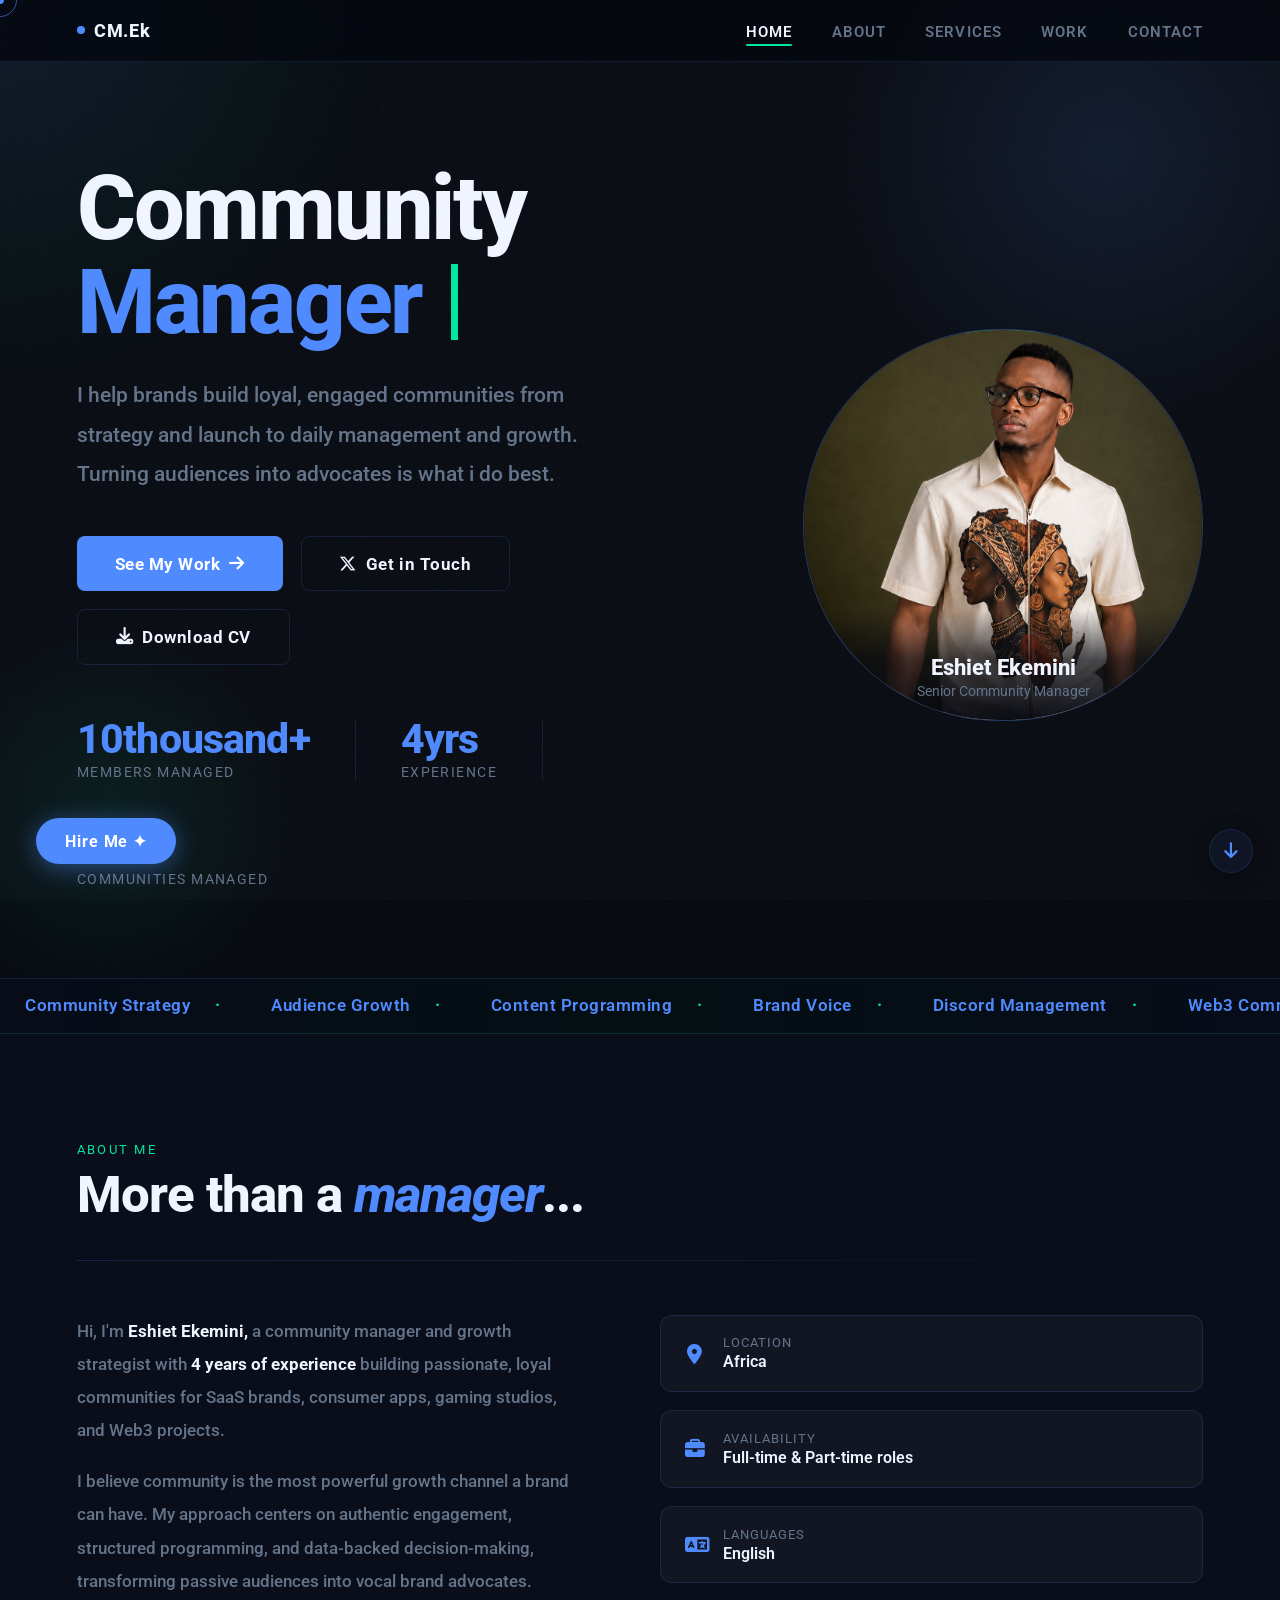
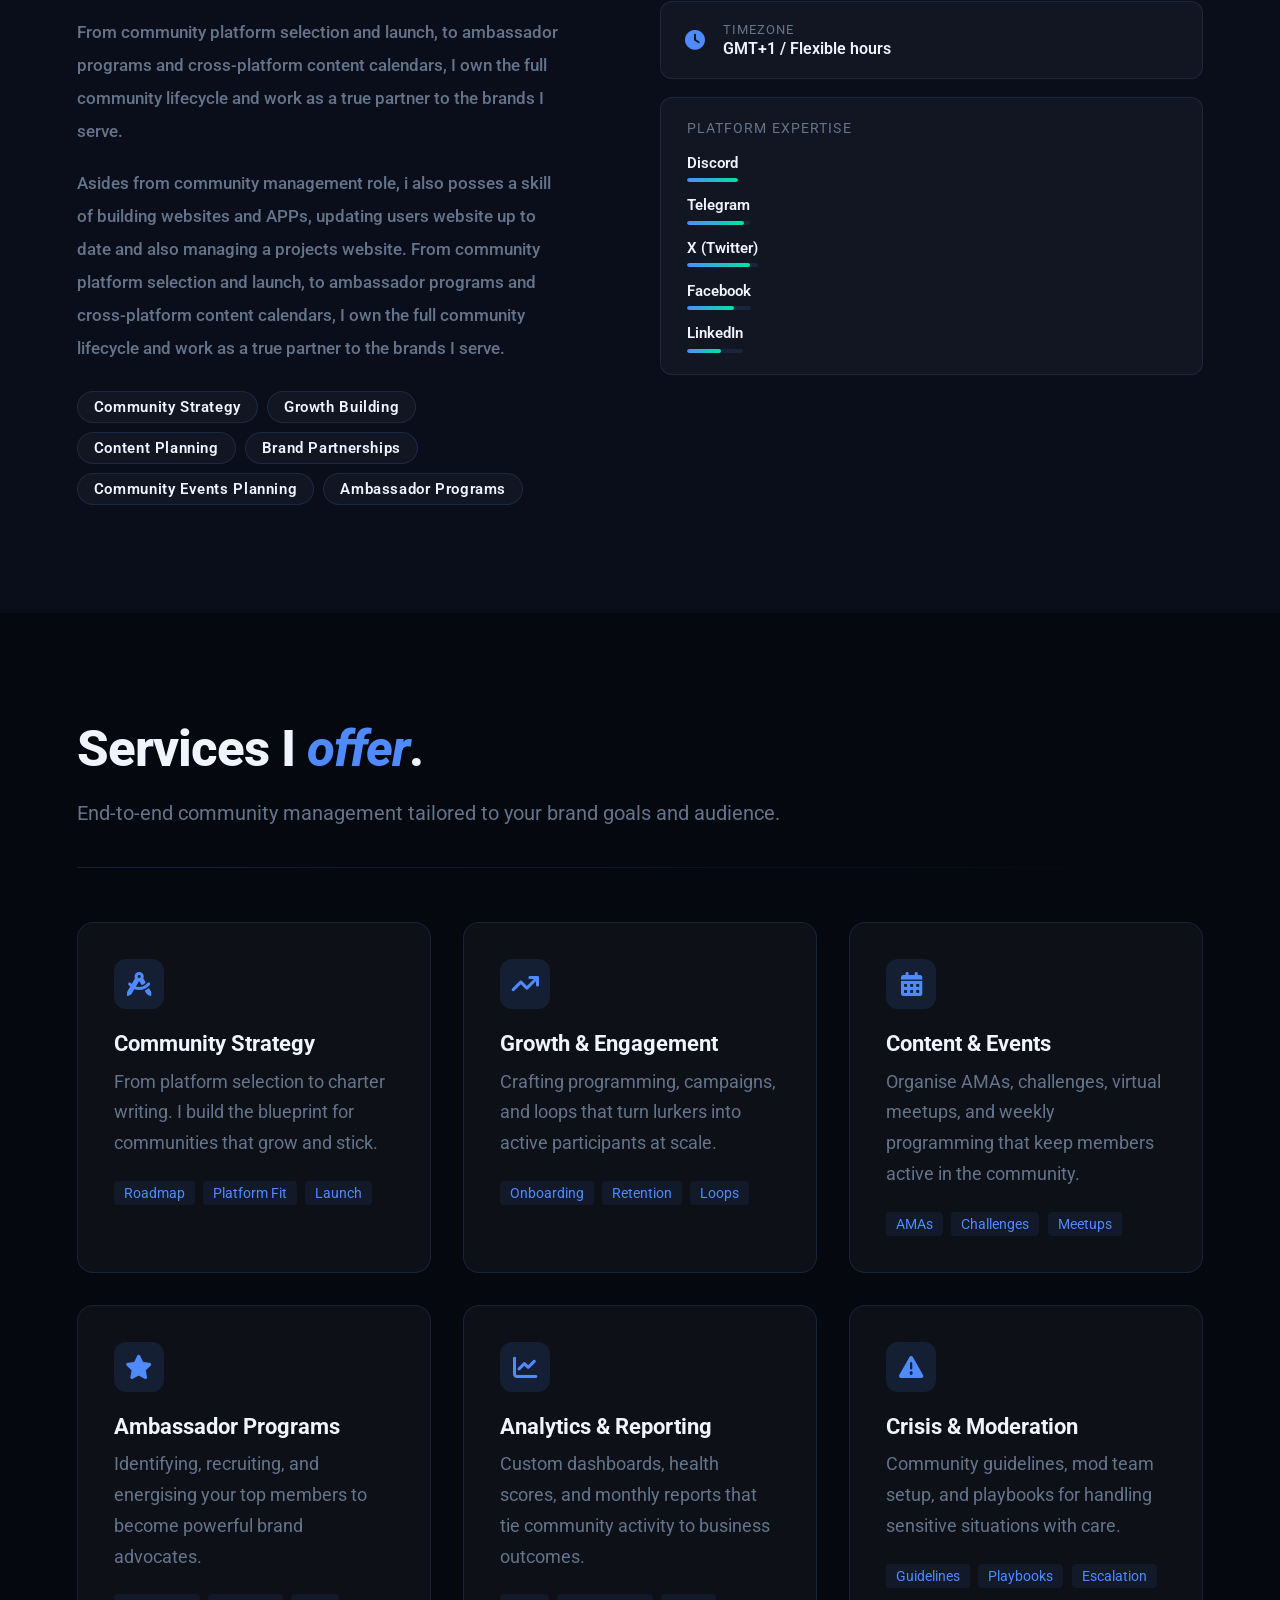
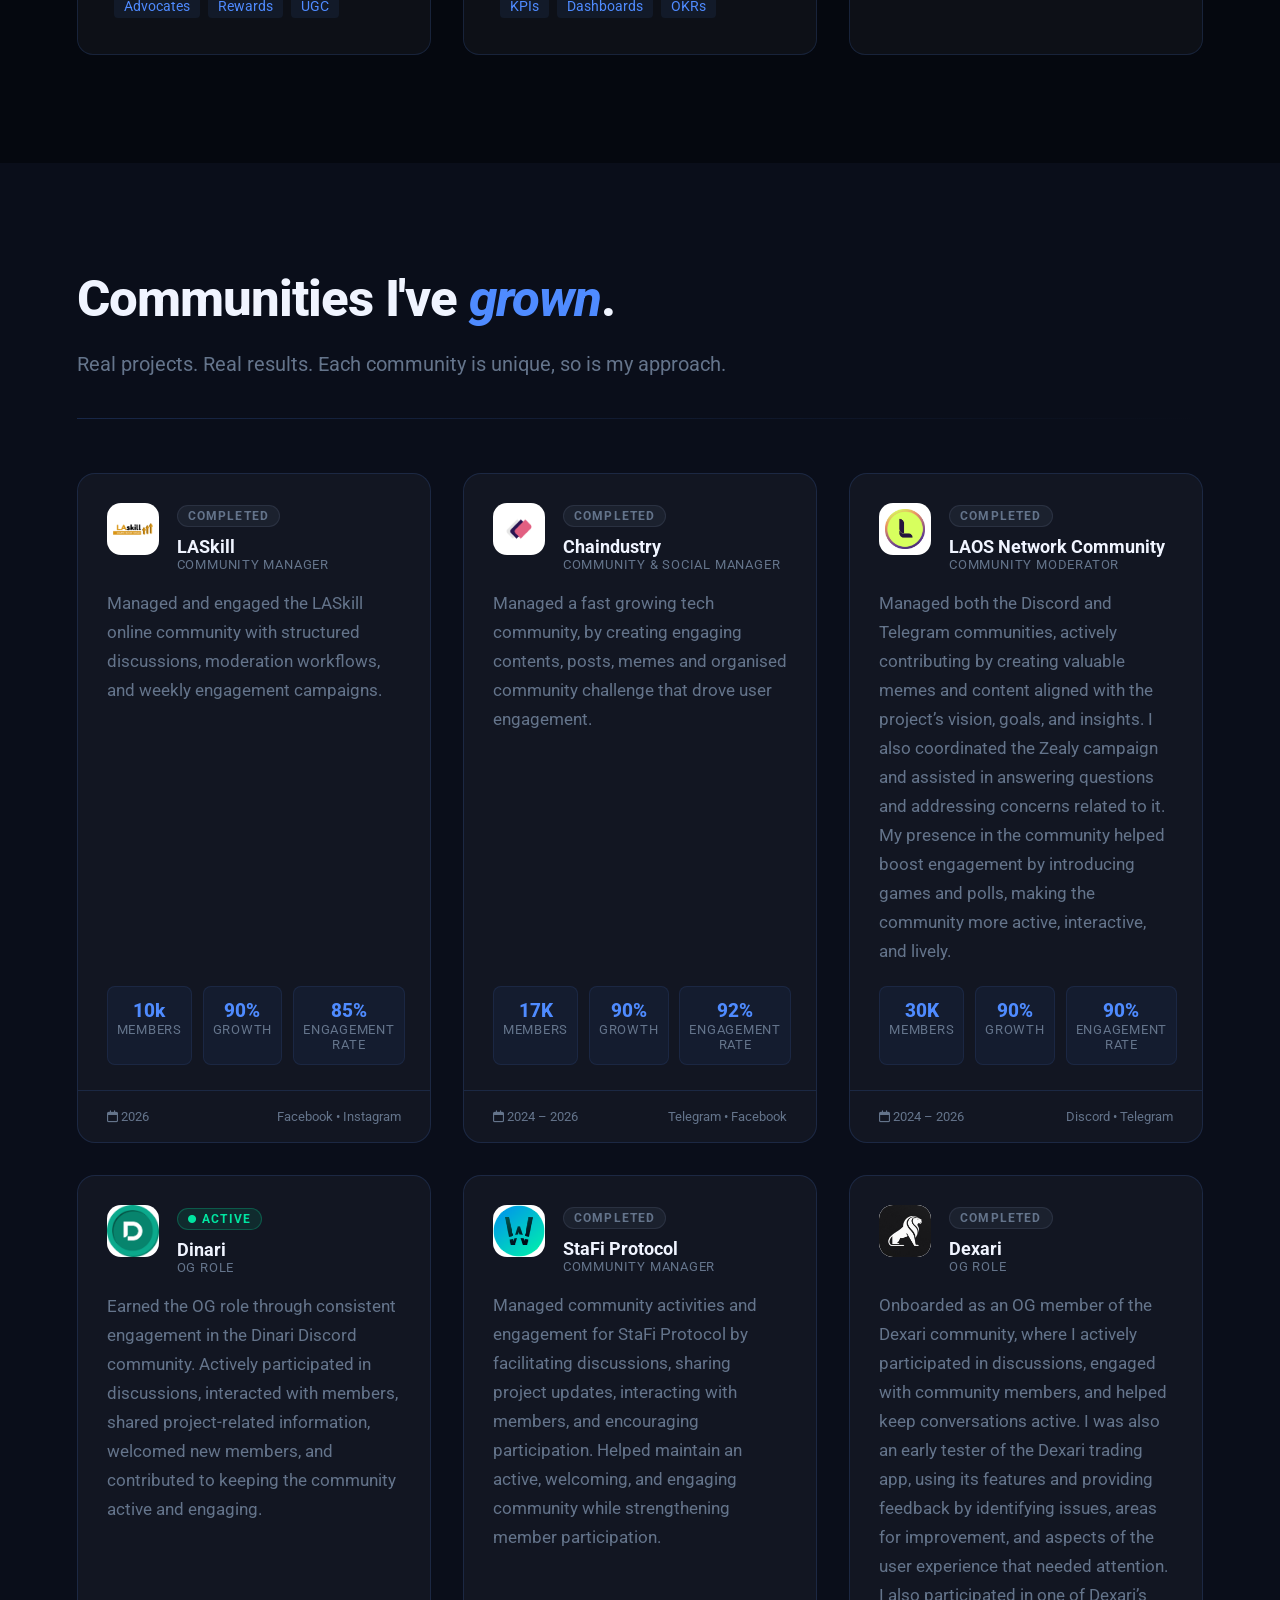
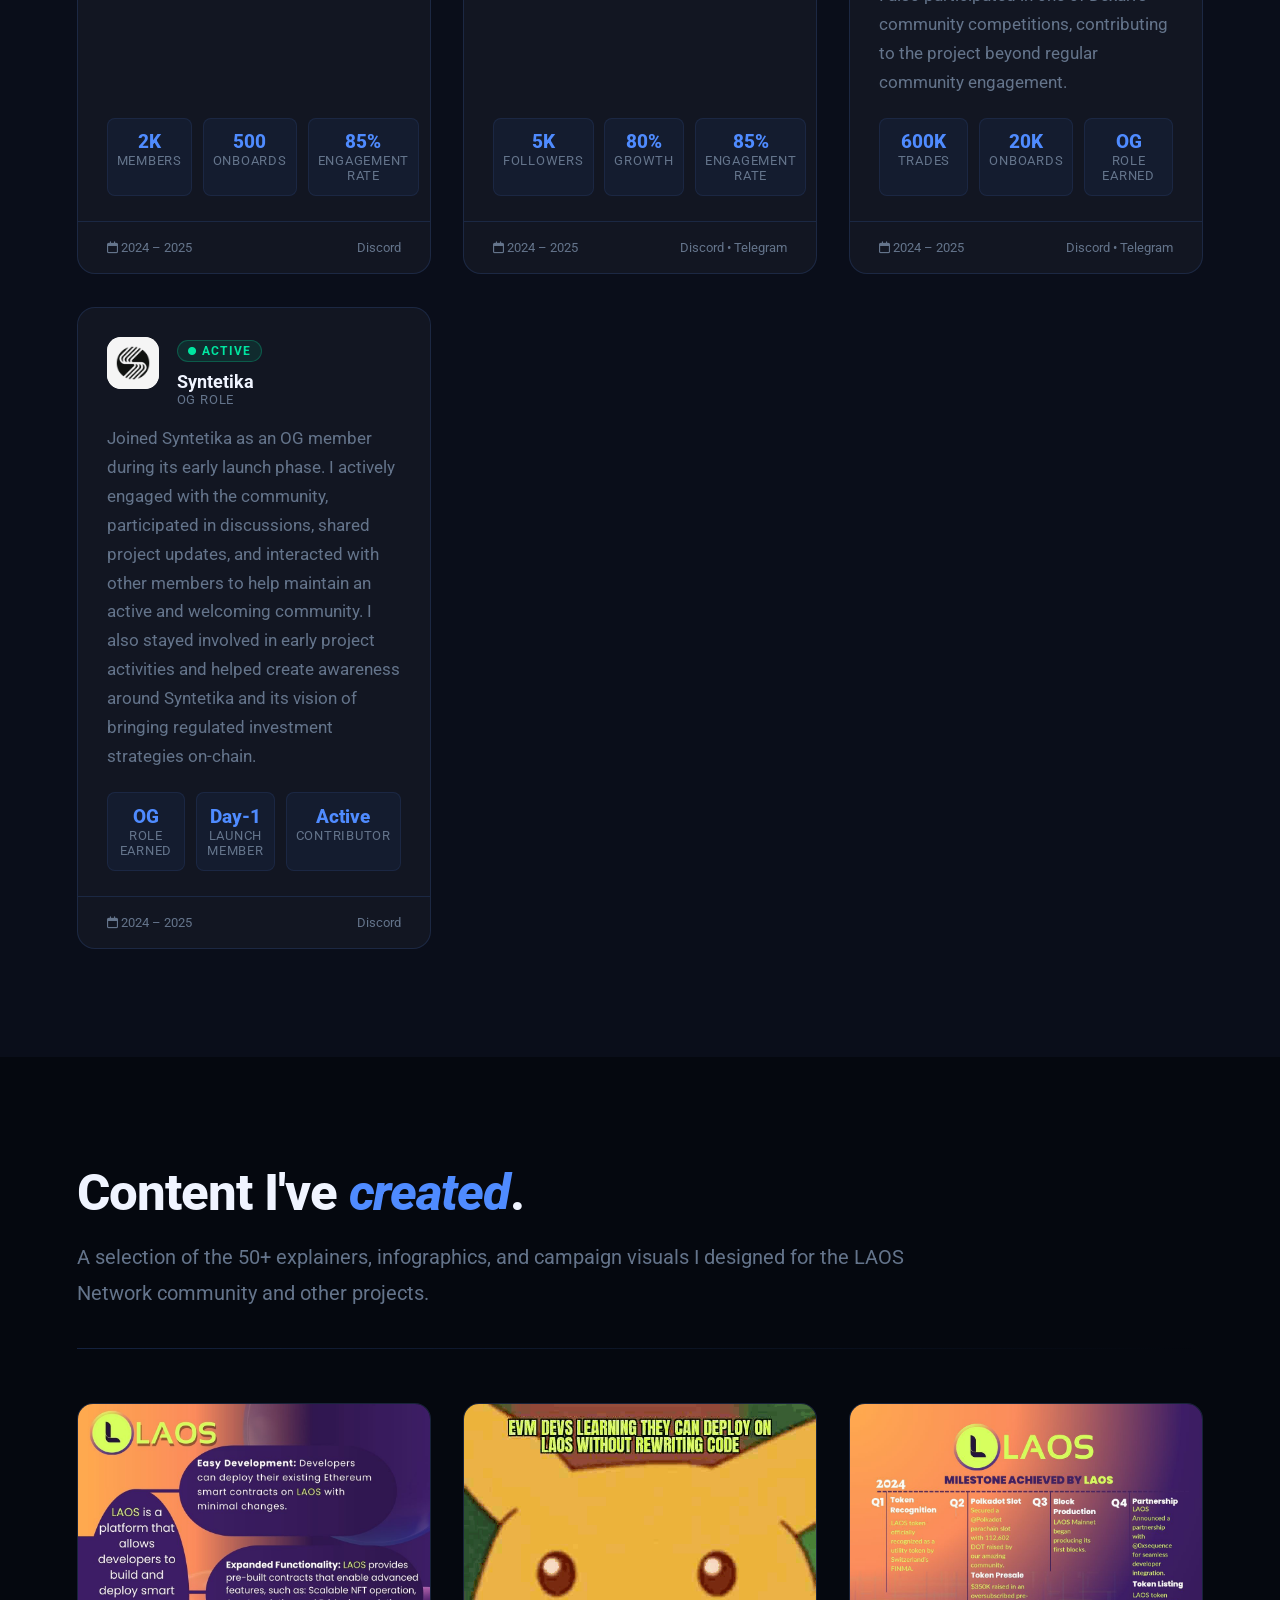
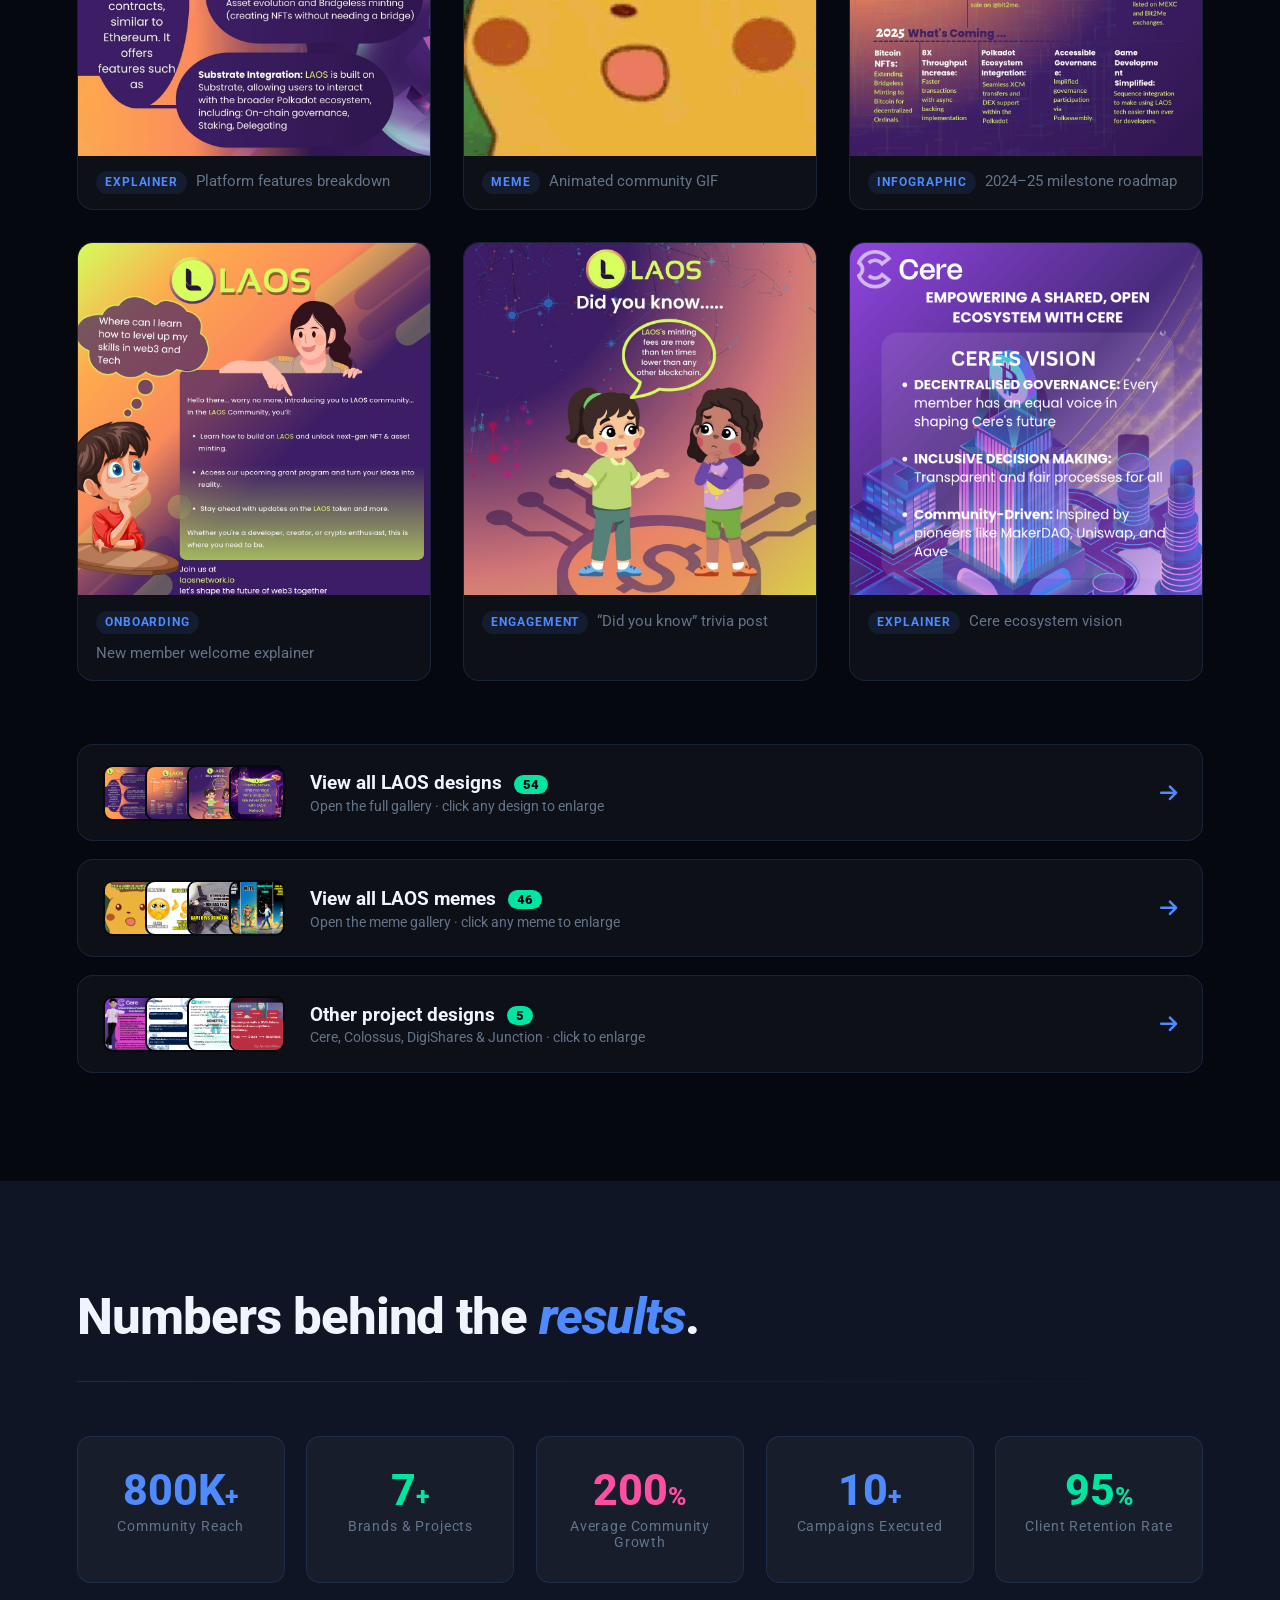
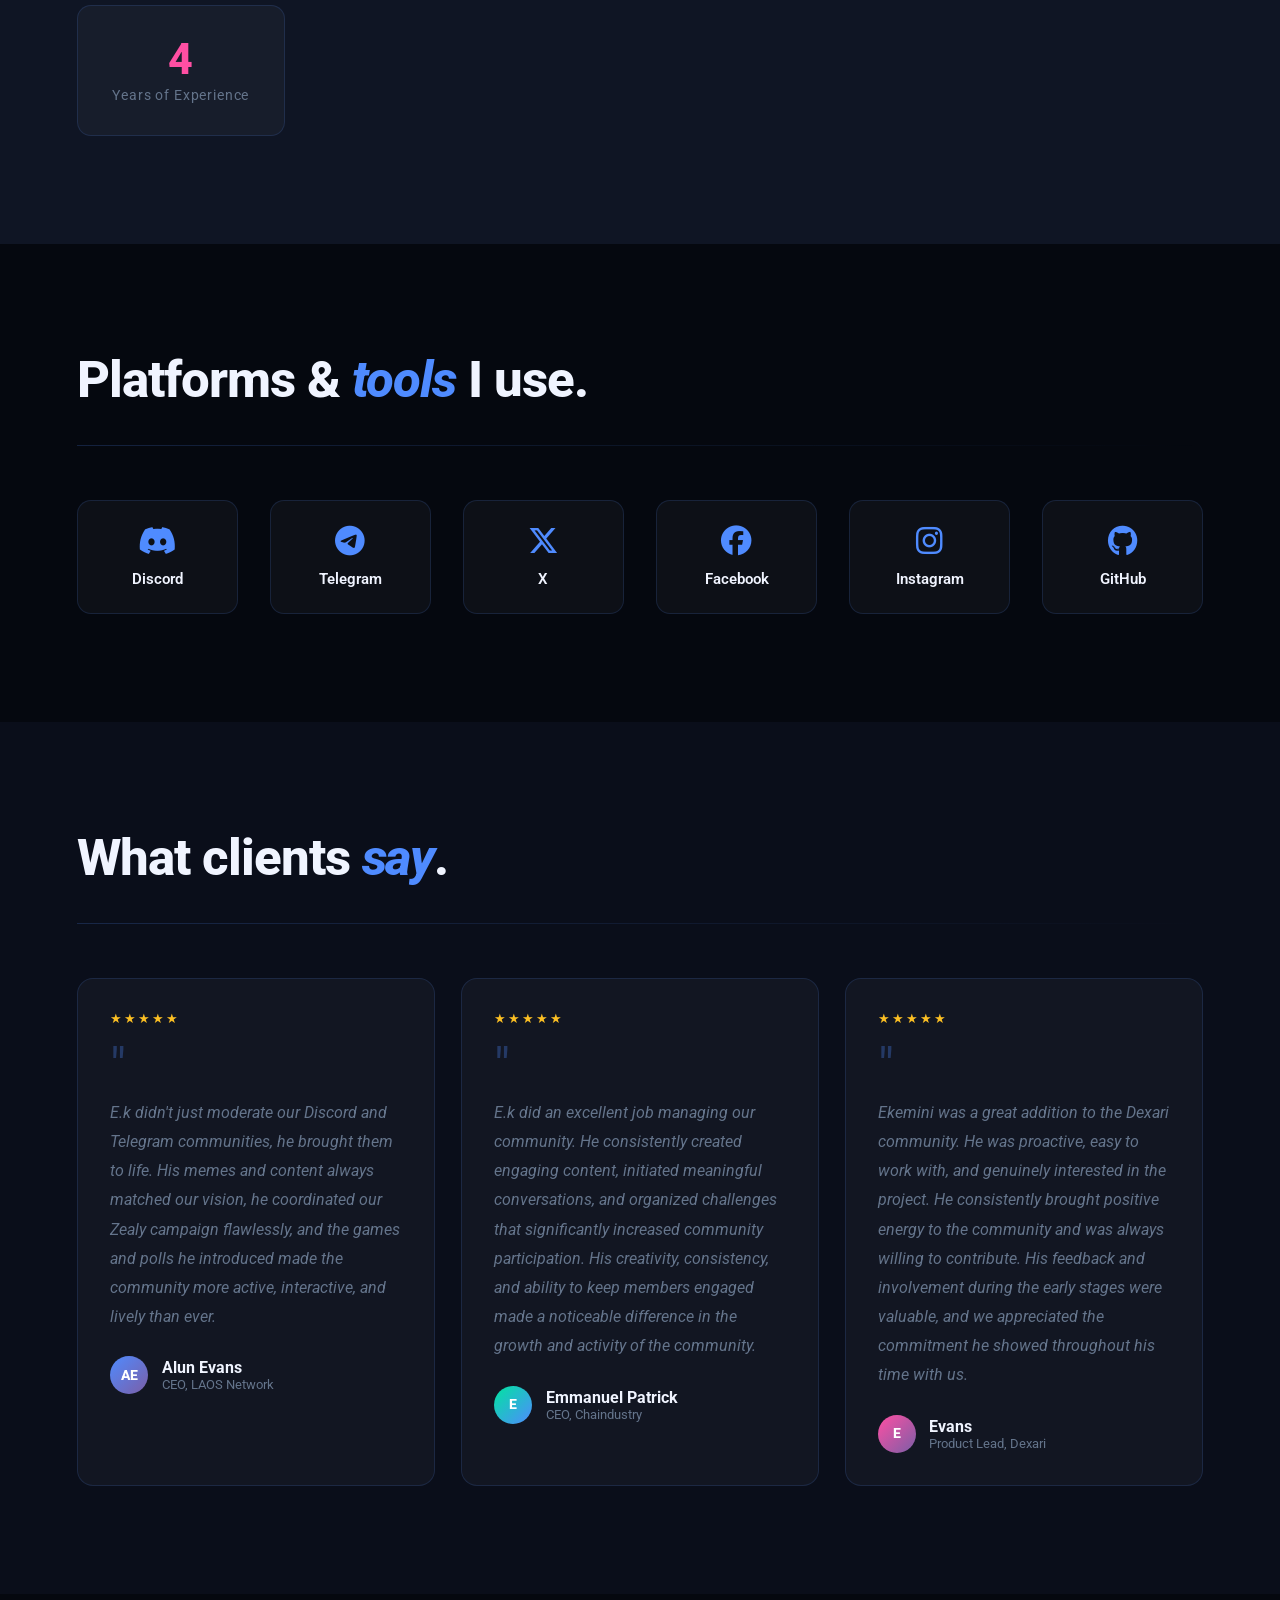
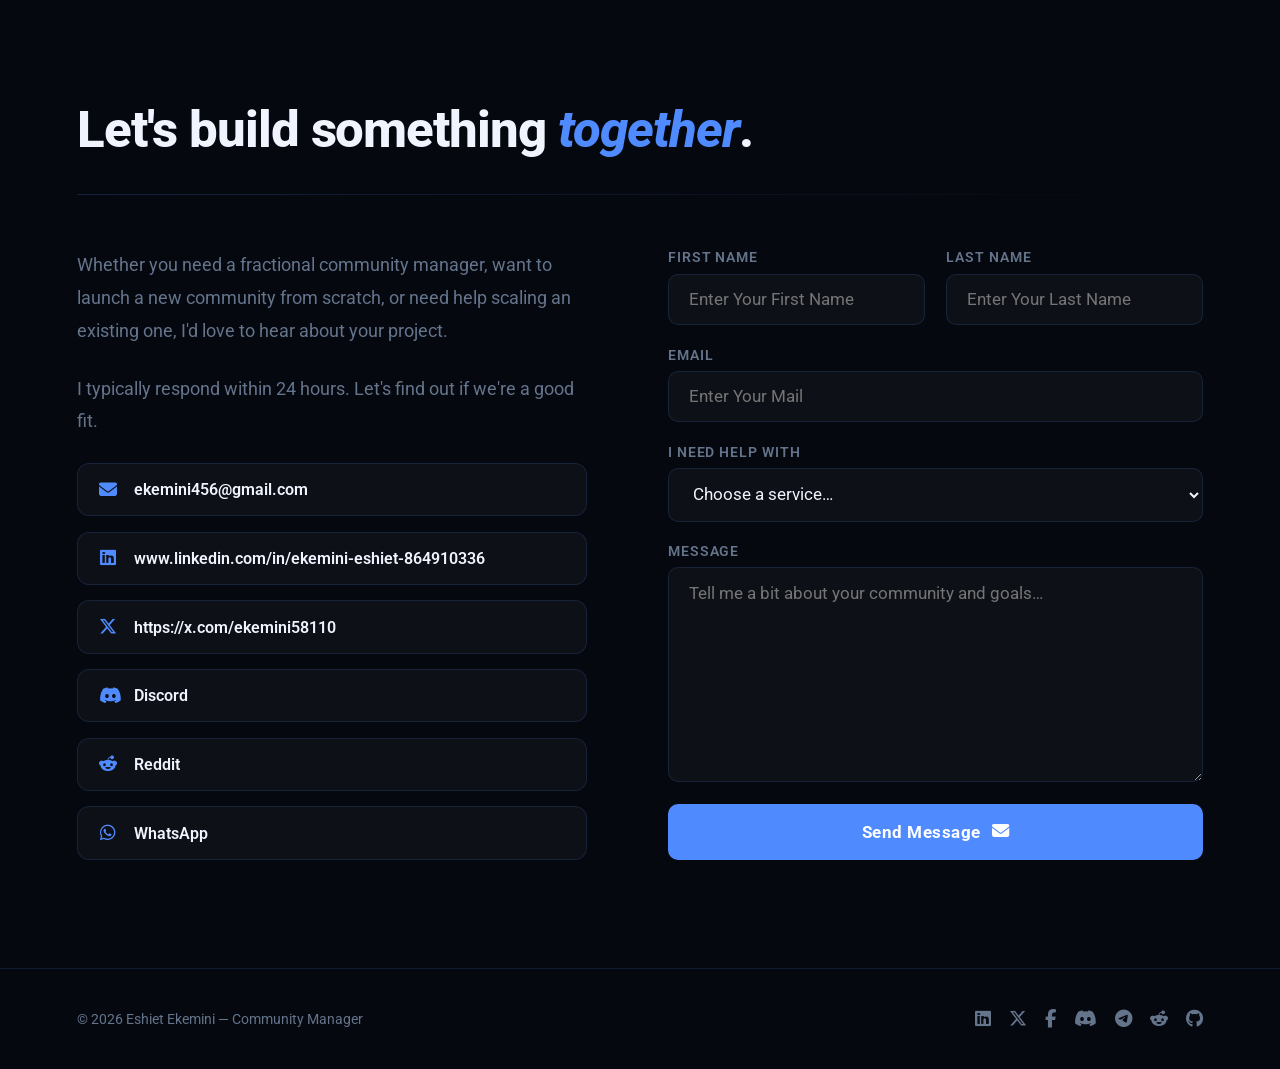
==== commit 59e9caae: "update about section with additional skills and improve text formatting" ====
--- a/mod2.html
+++ b/mod2.html
@@ -159,13 +159,19 @@
           <div class="about-text reveal">
             <p>Hi, I'm <strong>Eshiet Ekemini,</strong> a community manager and growth strategist with <strong>4 years
                 of experience</strong> building passionate, loyal communities for SaaS brands, consumer apps, gaming
-              studios, and Web3 projects.</p>
+                studios, and Web3 projects.
+            </p>
             <p>I believe community is the most powerful growth channel a brand can have. My approach centers on
-              <strong>authentic engagement</strong>, structured programming, and data-backed decision-making,
+              authentic engagement, structured programming, and data-backed decision-making,
               transforming passive audiences into vocal brand advocates.
             </p>
             <p>From community platform selection and launch, to ambassador programs and cross-platform content
-              calendars, I own the full community lifecycle and work as a true partner to the brands I serve.</p>
+              calendars, I own the full community lifecycle and work as a true partner to the brands I serve.
+            </p>
+            <p>Asides from community management role, i also posses a skill of building websites and APPs, updating users website up to date and also managing a projects website.
+              From community platform selection and launch, to ambassador programs and cross-platform content
+              calendars, I own the full community lifecycle and work as a true partner to the brands I serve.
+            </p>
             <div class="about-pills">
               <span class="pill">Community Strategy</span>
               <span class="pill">Growth Building</span>
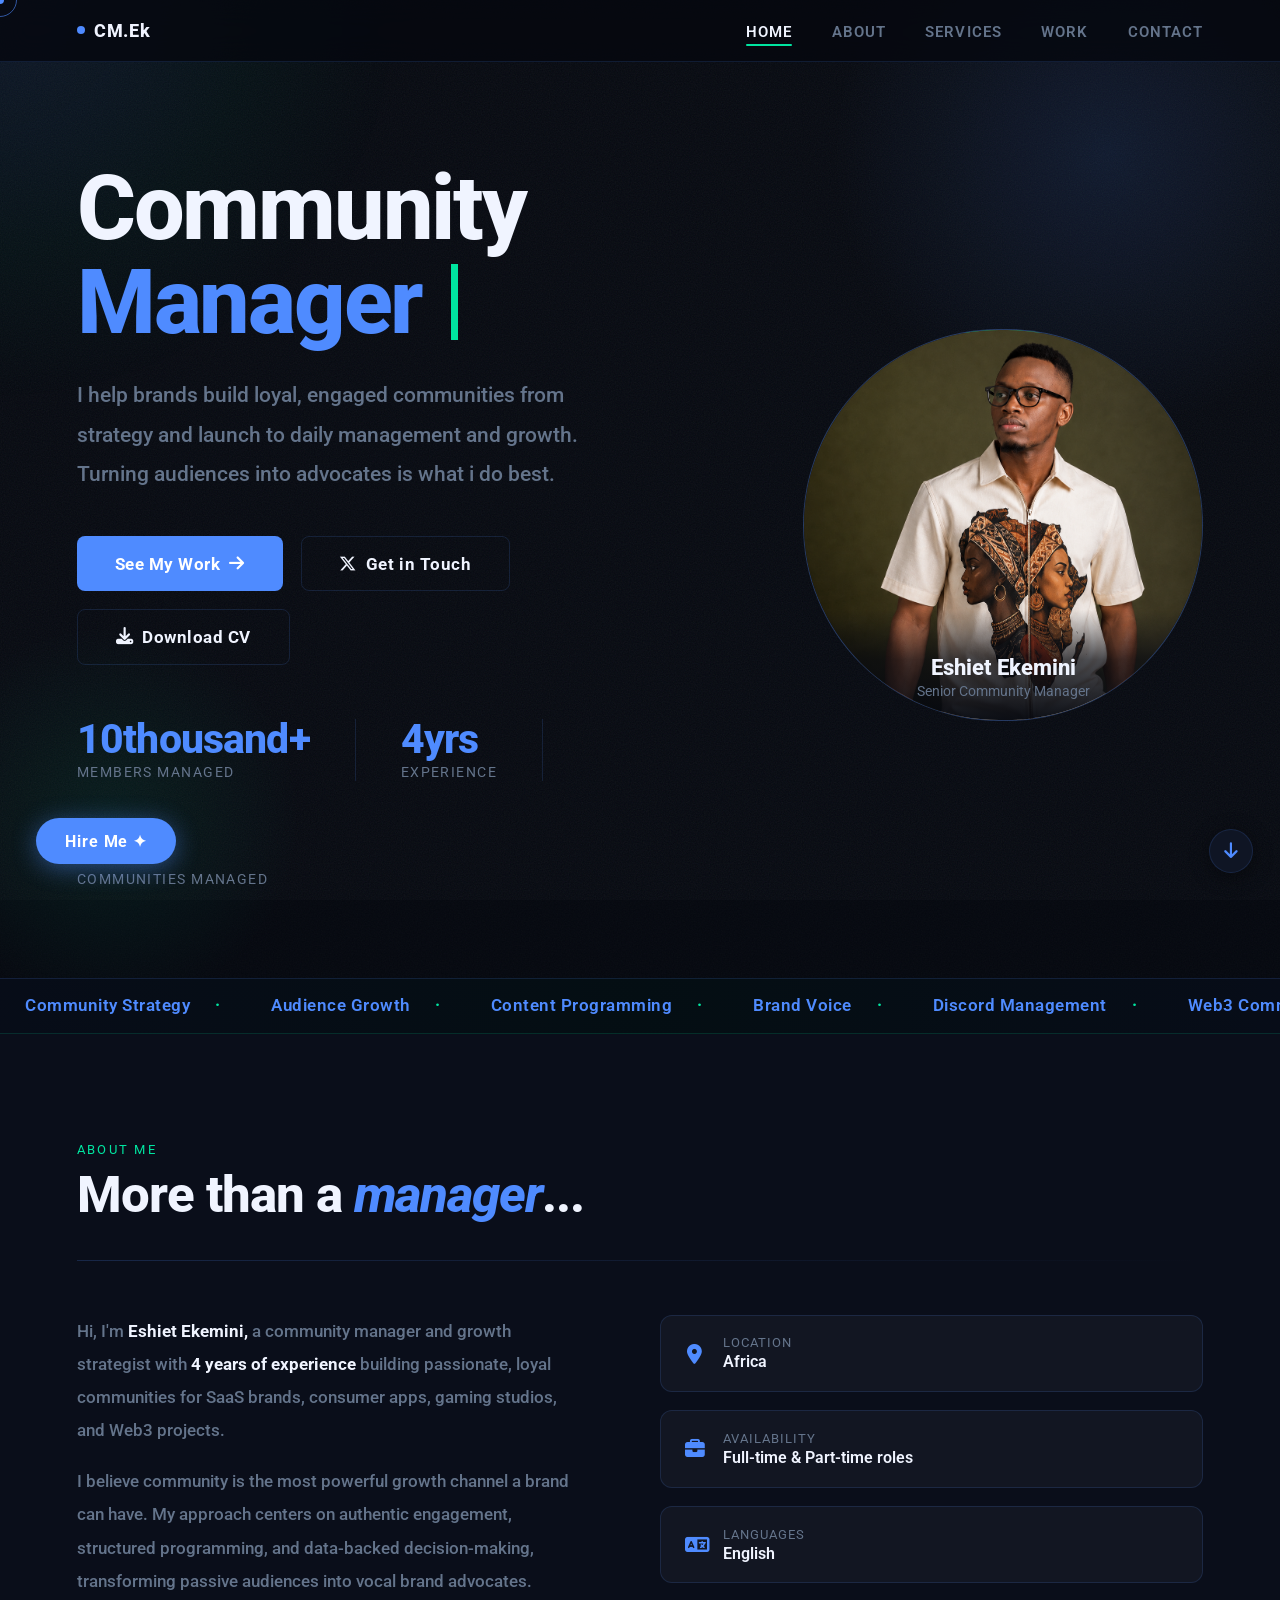
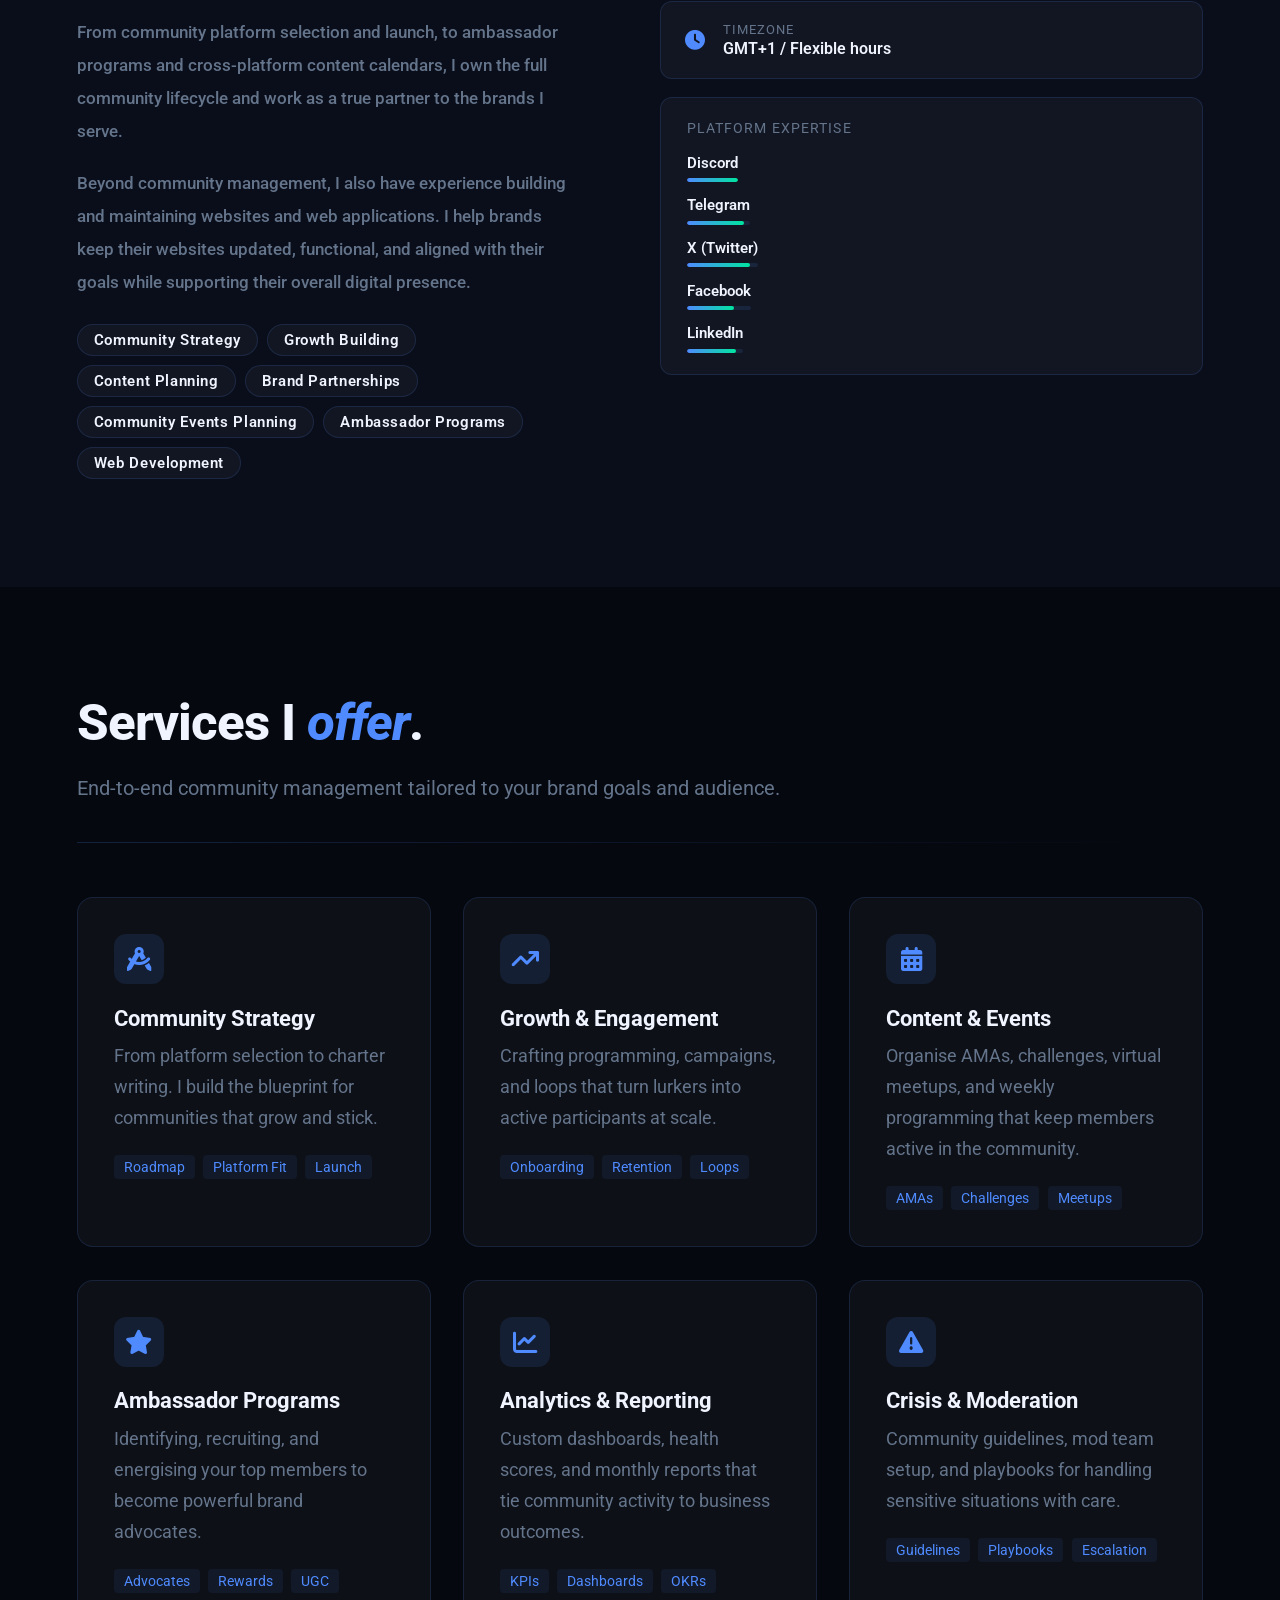
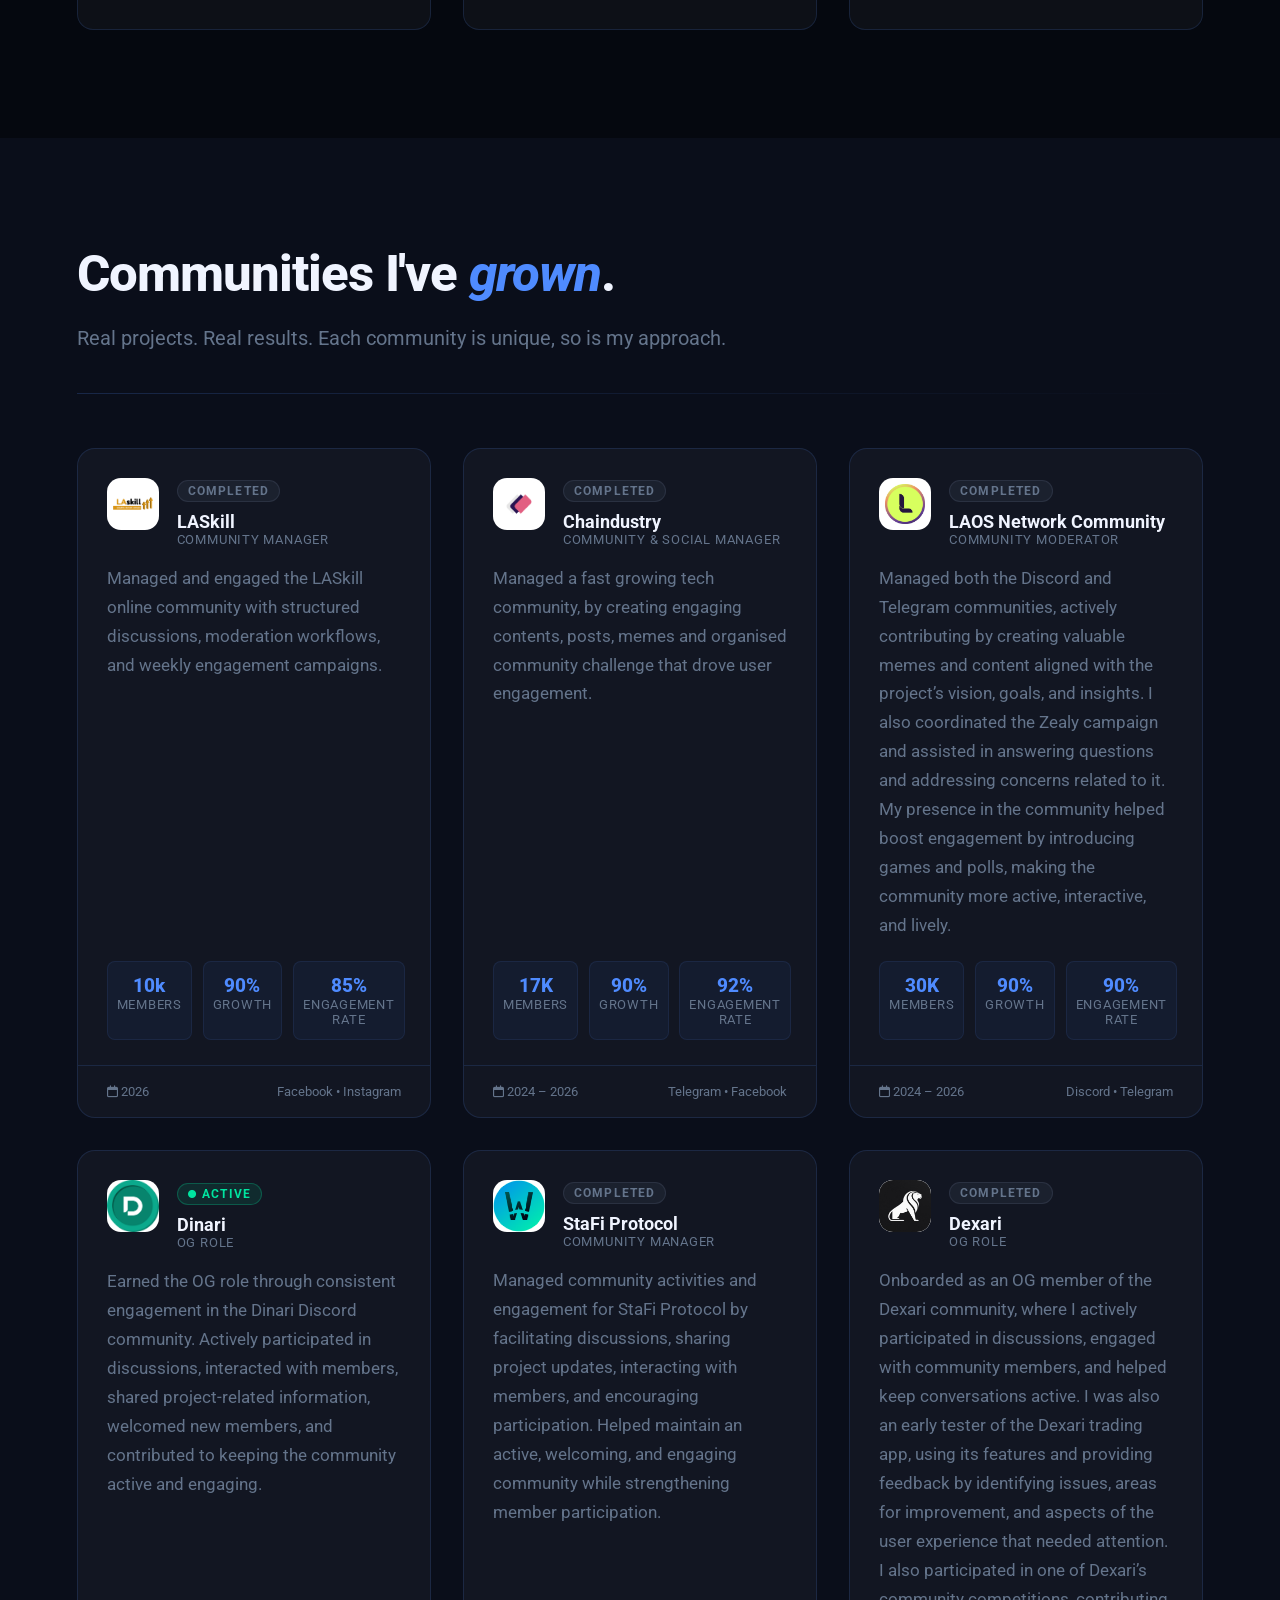
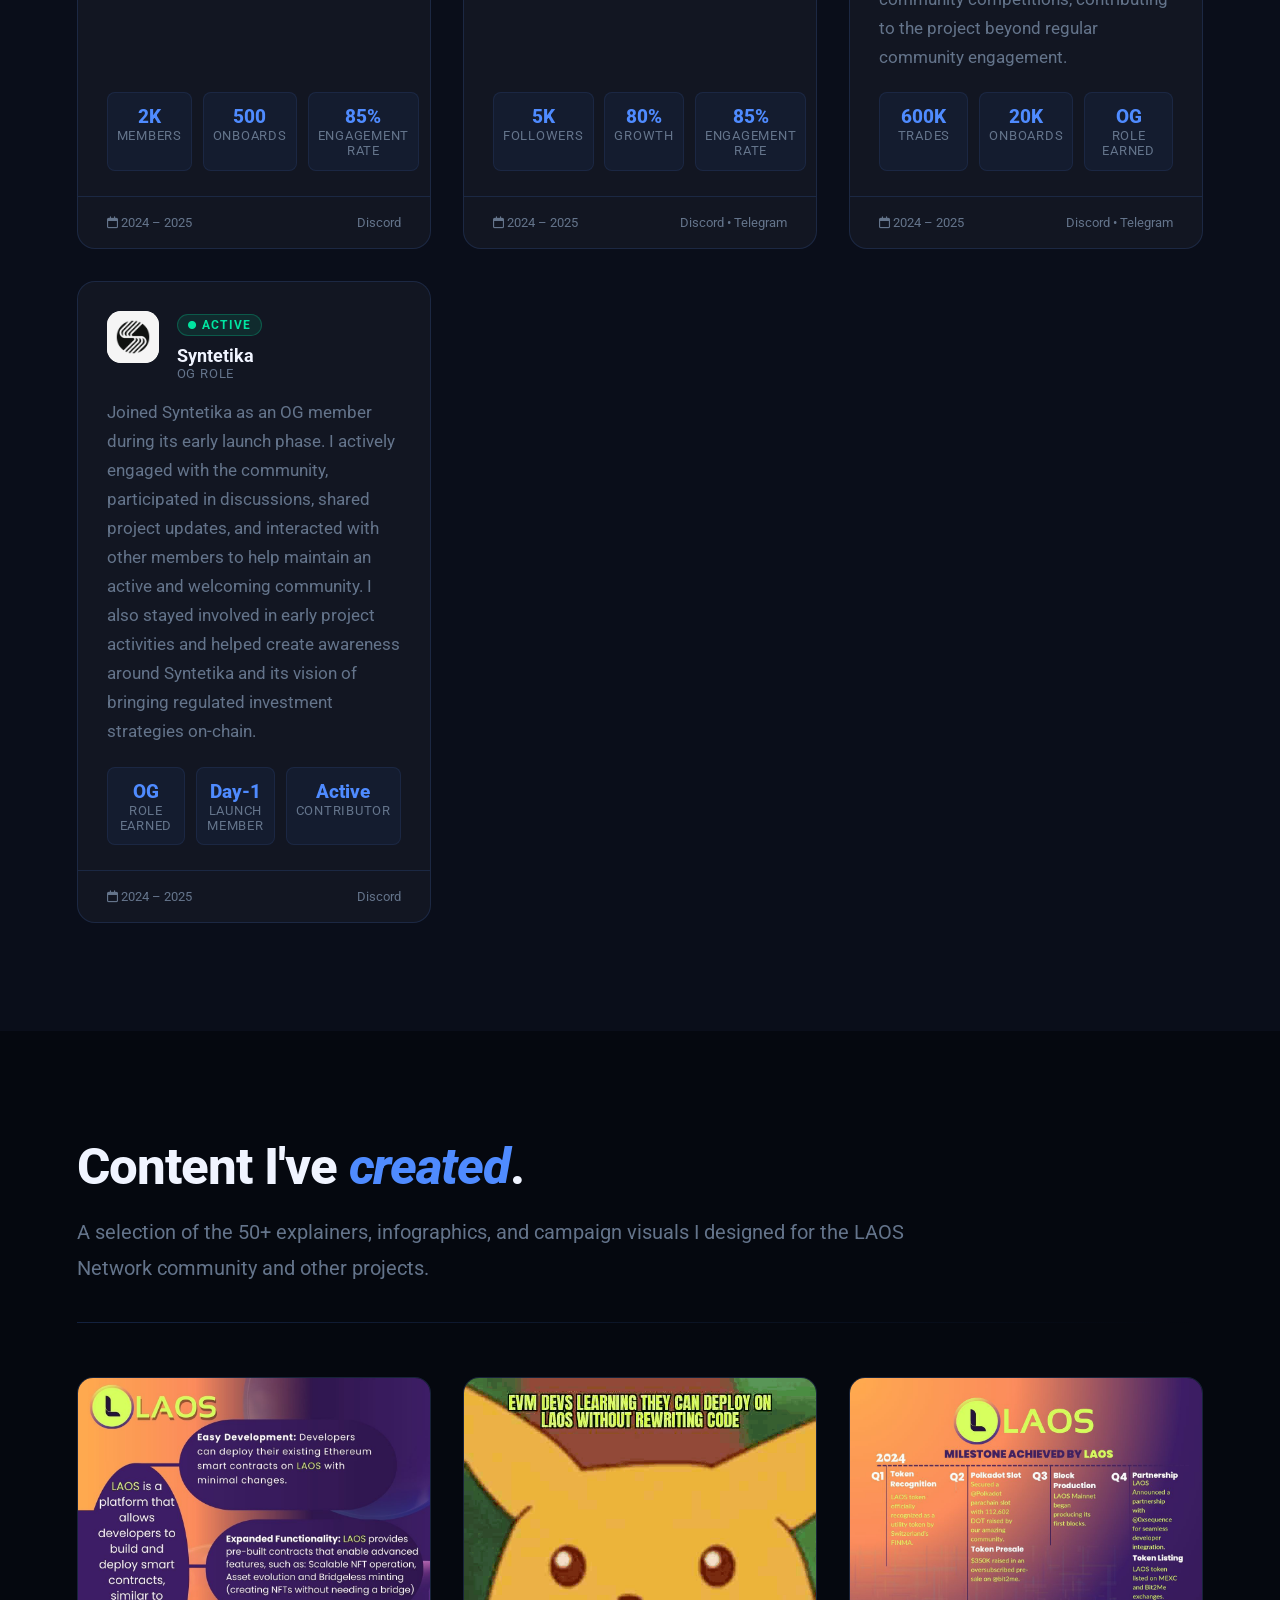
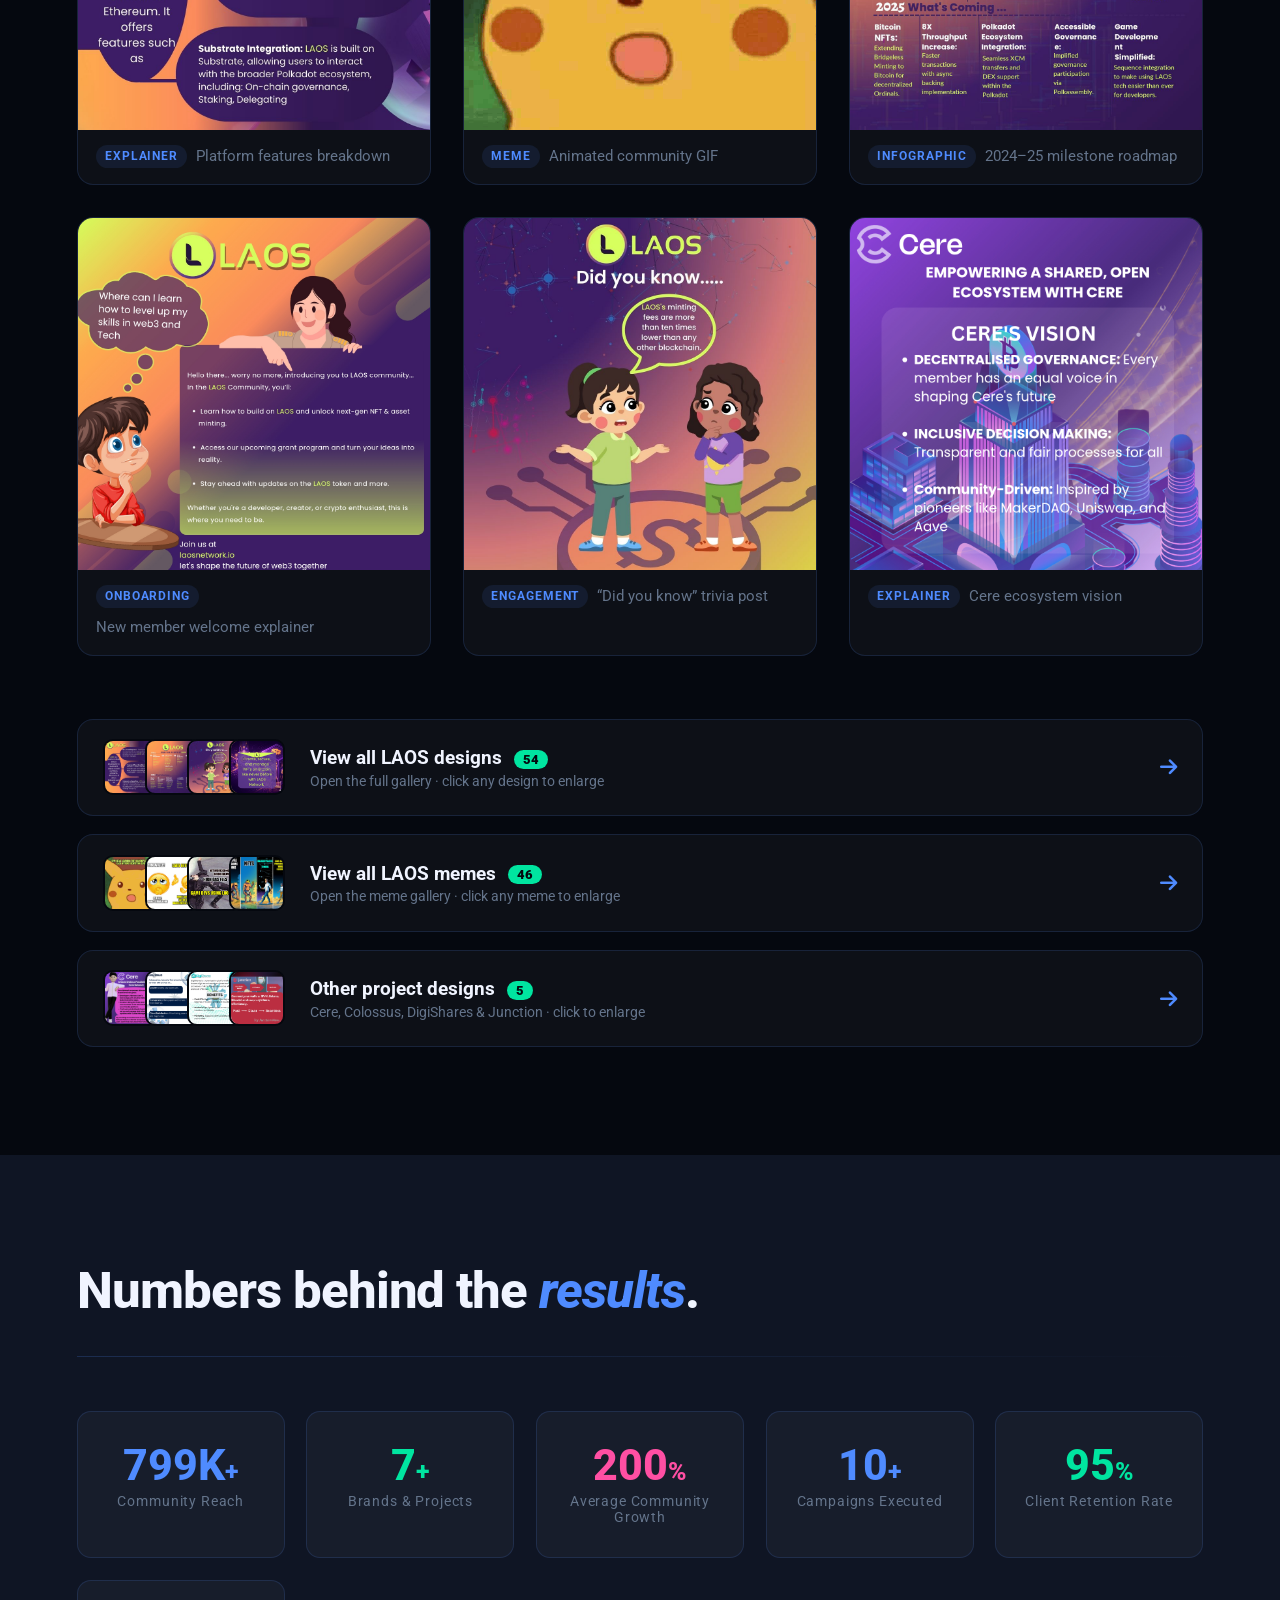
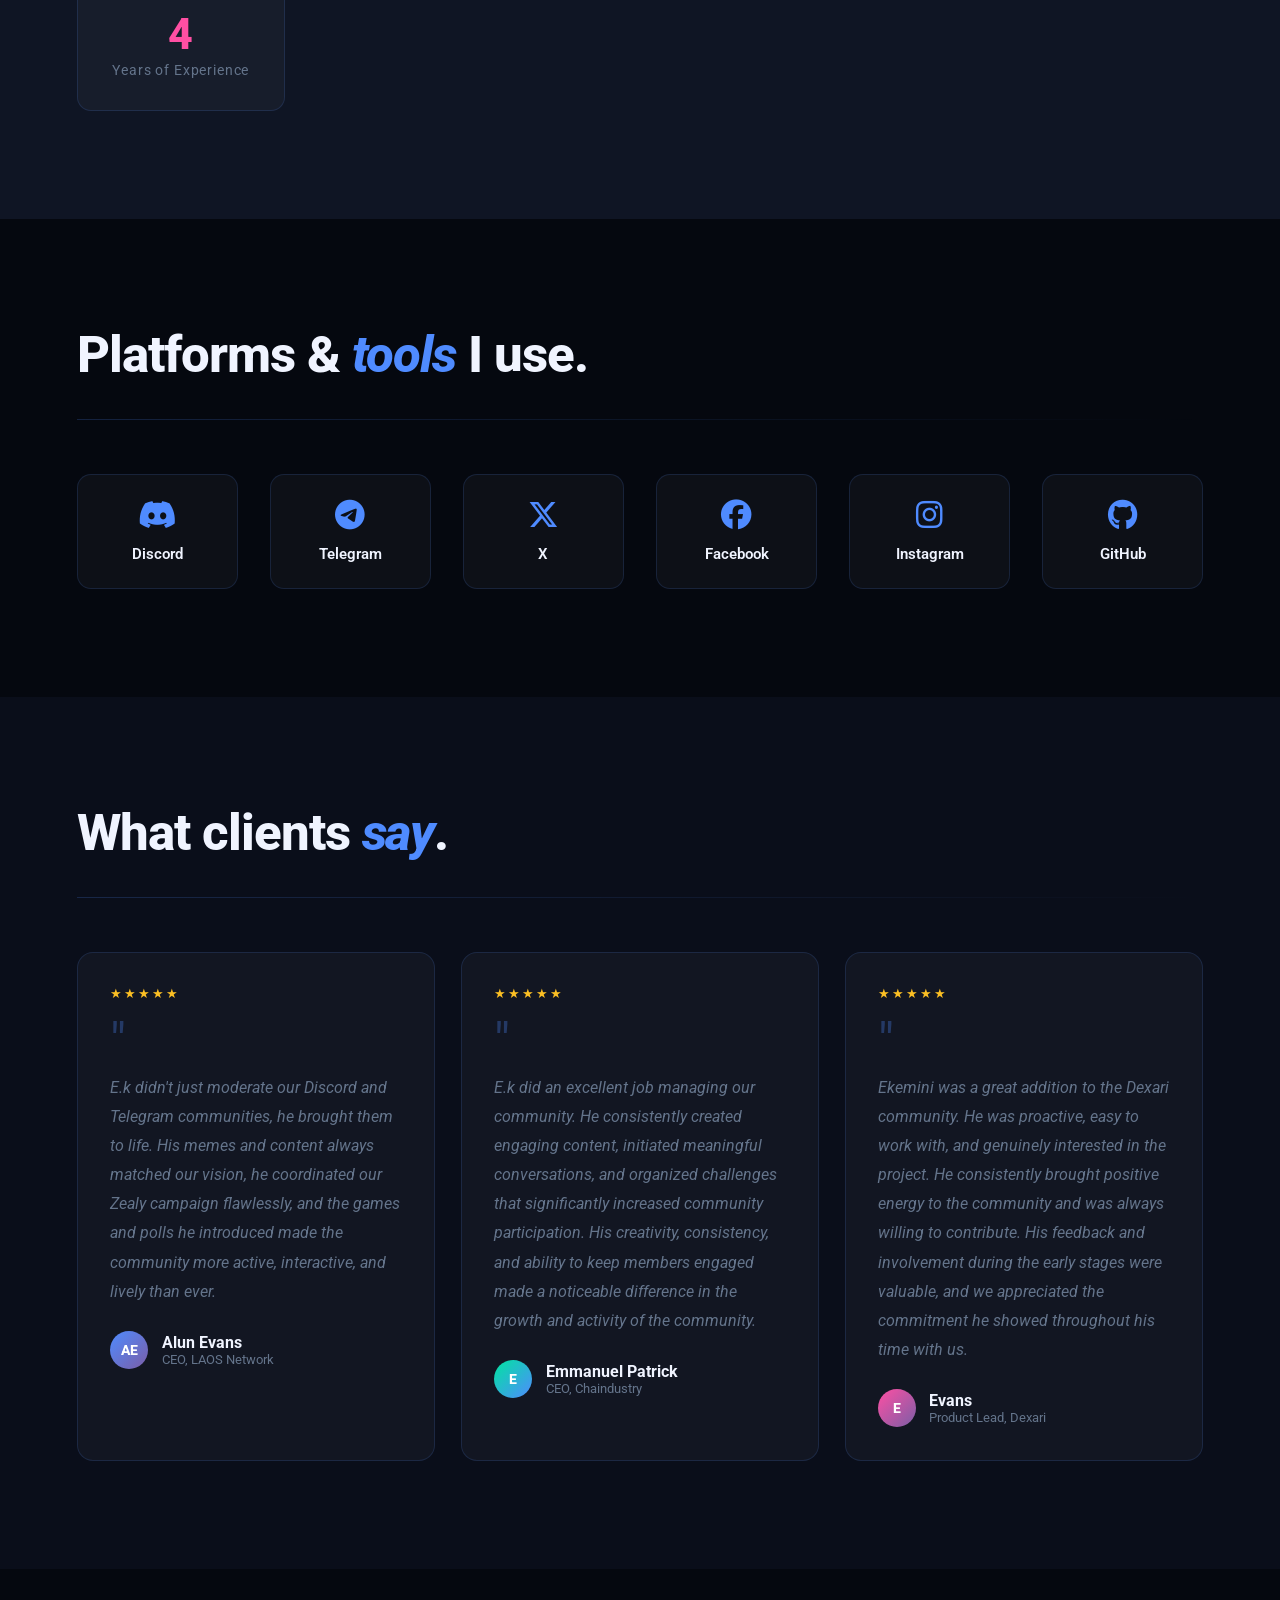
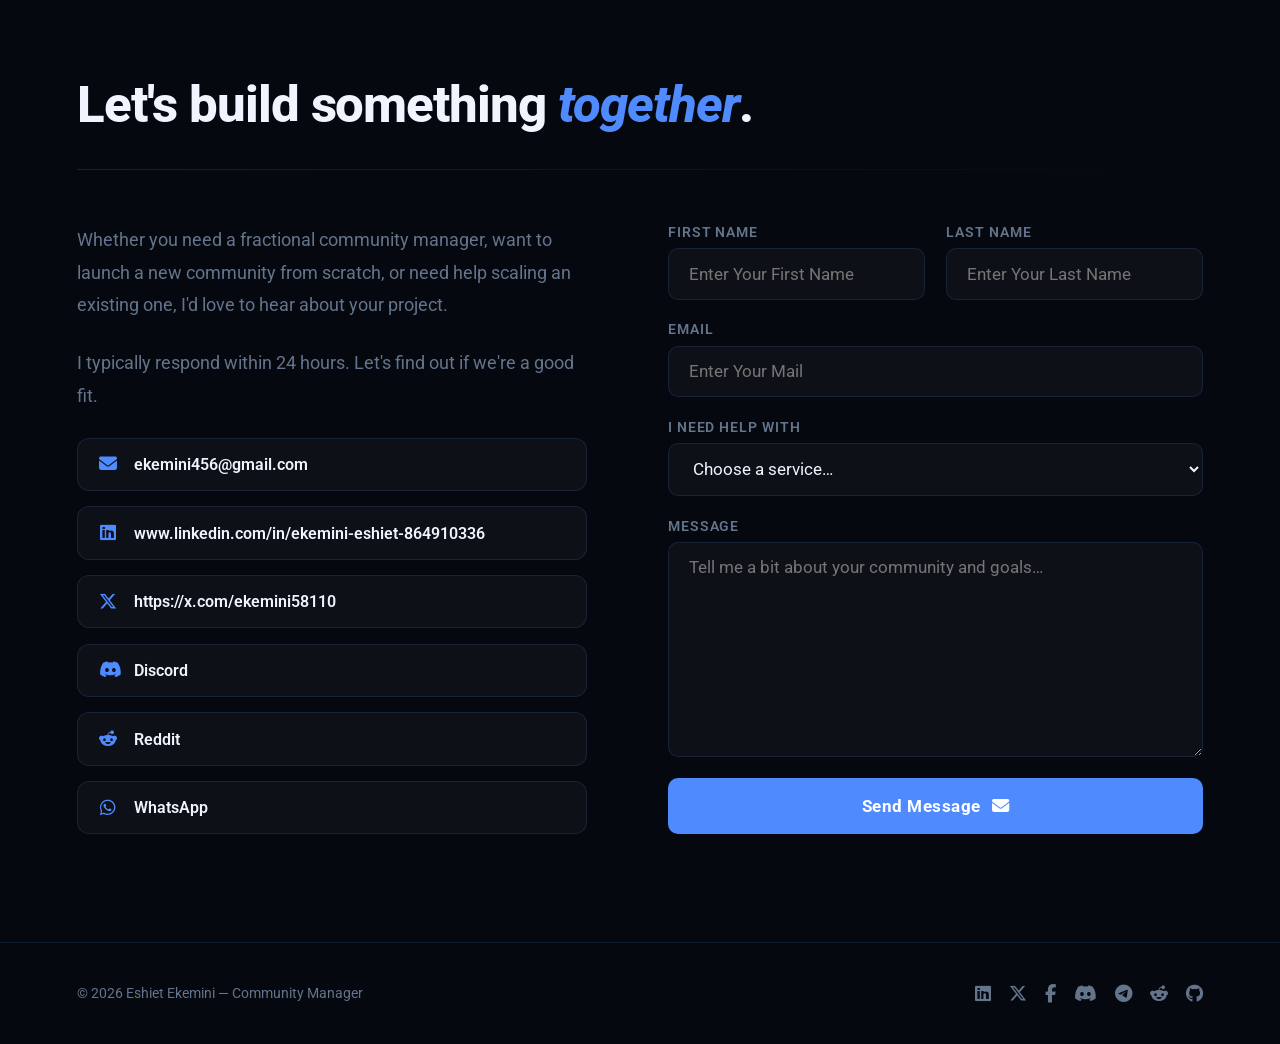
==== commit 12969af1: "update about section to enhance clarity and add web development skills" ====
--- a/mod2.html
+++ b/mod2.html
@@ -168,9 +168,8 @@
             <p>From community platform selection and launch, to ambassador programs and cross-platform content
               calendars, I own the full community lifecycle and work as a true partner to the brands I serve.
             </p>
-            <p>Asides from community management role, i also posses a skill of building websites and APPs, updating users website up to date and also managing a projects website.
-              From community platform selection and launch, to ambassador programs and cross-platform content
-              calendars, I own the full community lifecycle and work as a true partner to the brands I serve.
+            <p>Beyond community management, I also have experience building and maintaining websites and web applications. I help brands keep their websites updated, functional, 
+              and aligned with their goals while supporting their overall digital presence.
             </p>
             <div class="about-pills">
               <span class="pill">Community Strategy</span>
@@ -179,6 +178,8 @@
               <span class="pill">Brand Partnerships</span>
               <span class="pill">Community Events Planning</span>
               <span class="pill">Ambassador Programs</span>
+              <span class="pill">Web Development</span>
+              
             </div>
           </div>
           <div class="about-right reveal">
@@ -253,7 +254,7 @@
                   <div>
                     <div style="font-size:0.85rem;font-weight:600;">LinkedIn</div>
                     <div class="exp-bar" style="width:100%;">
-                      <div class="exp-fill" style="width:62%;"></div>
+                      <div class="exp-fill" style="width:89%;"></div>
                     </div>
                   </div>
                 </div>
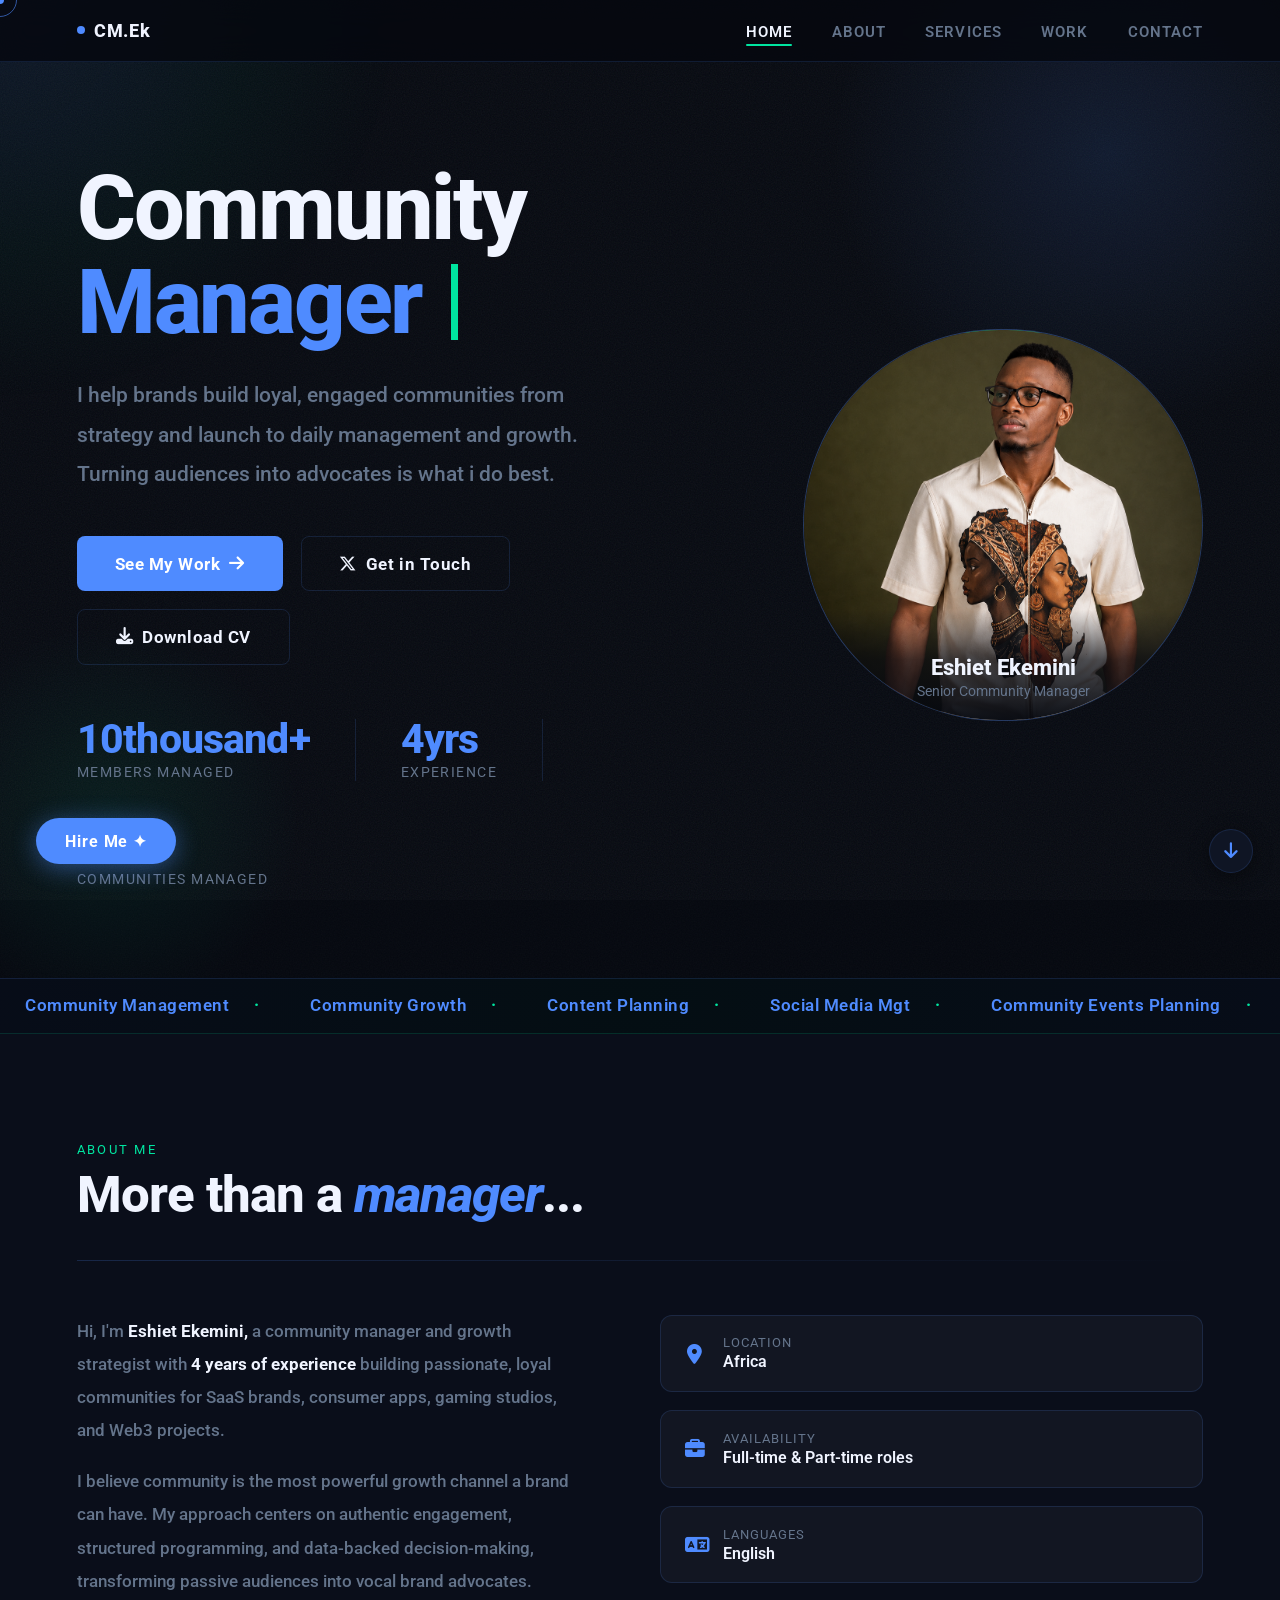
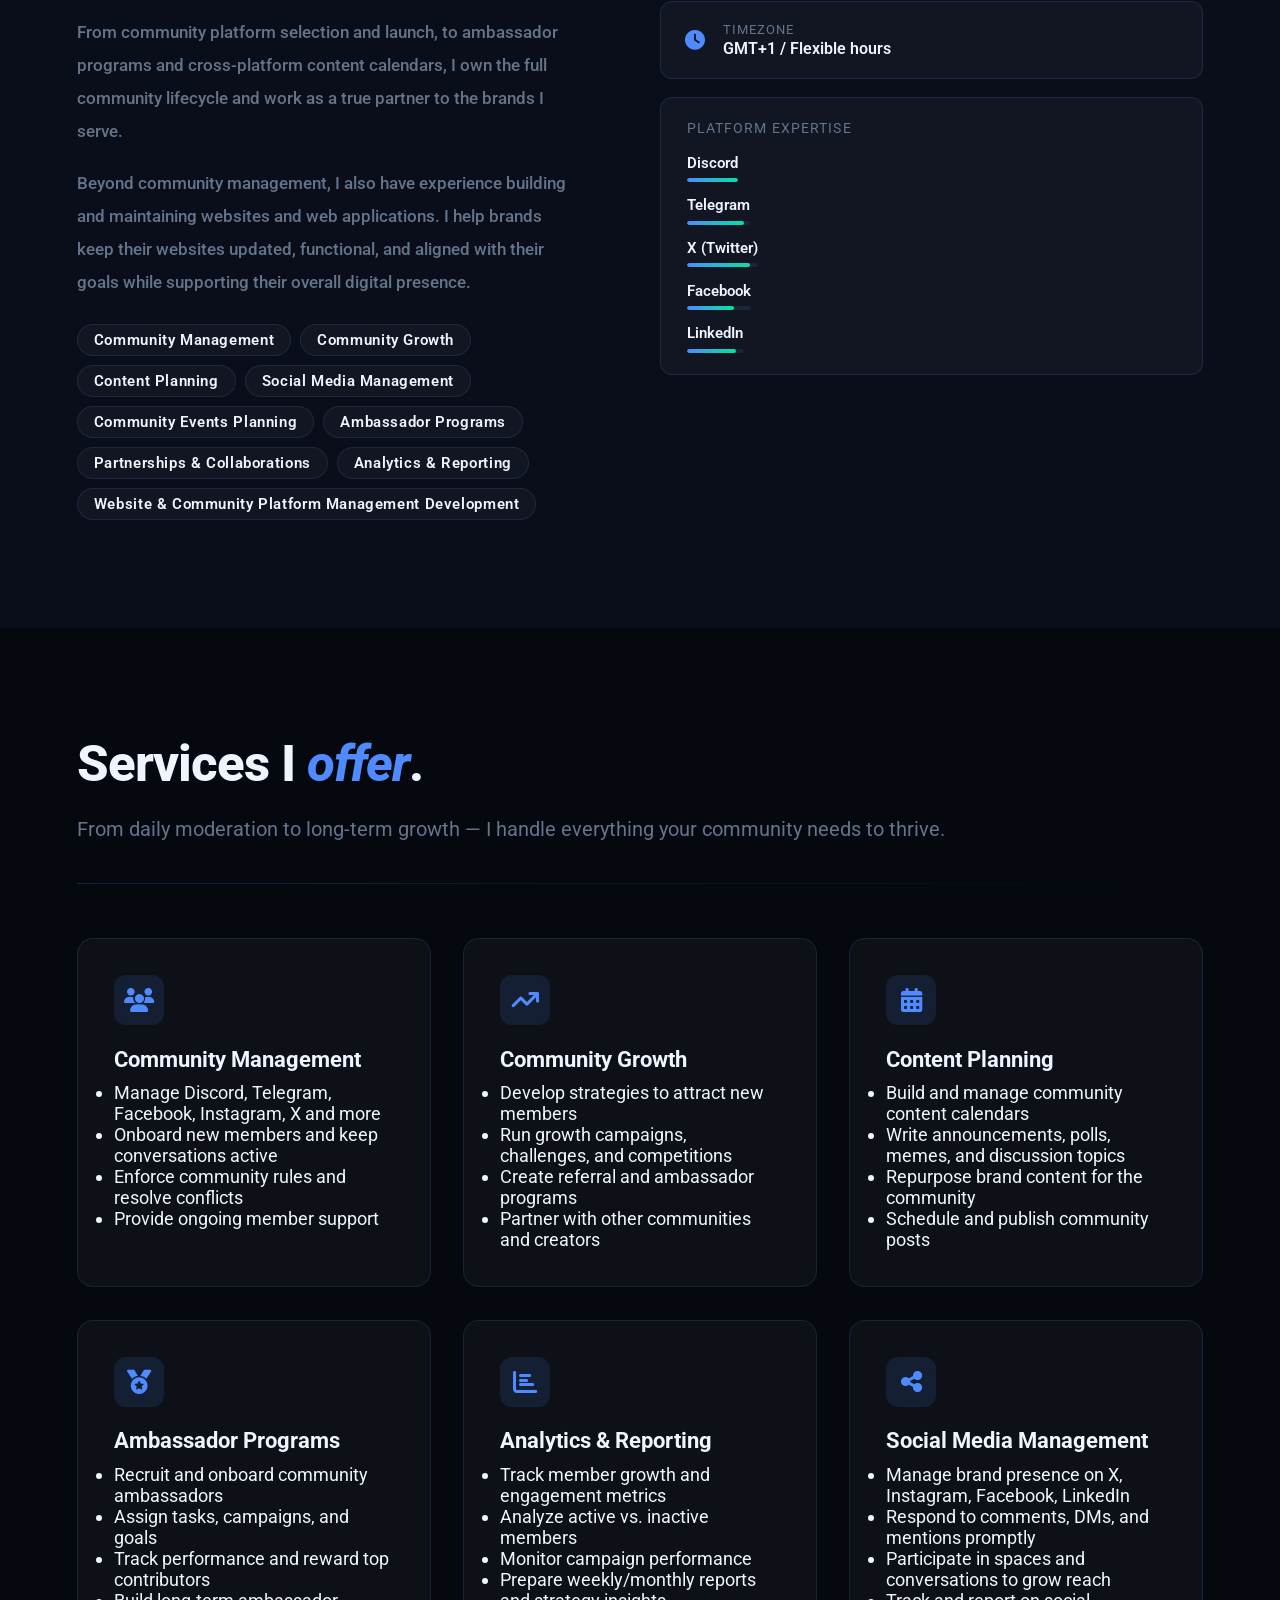
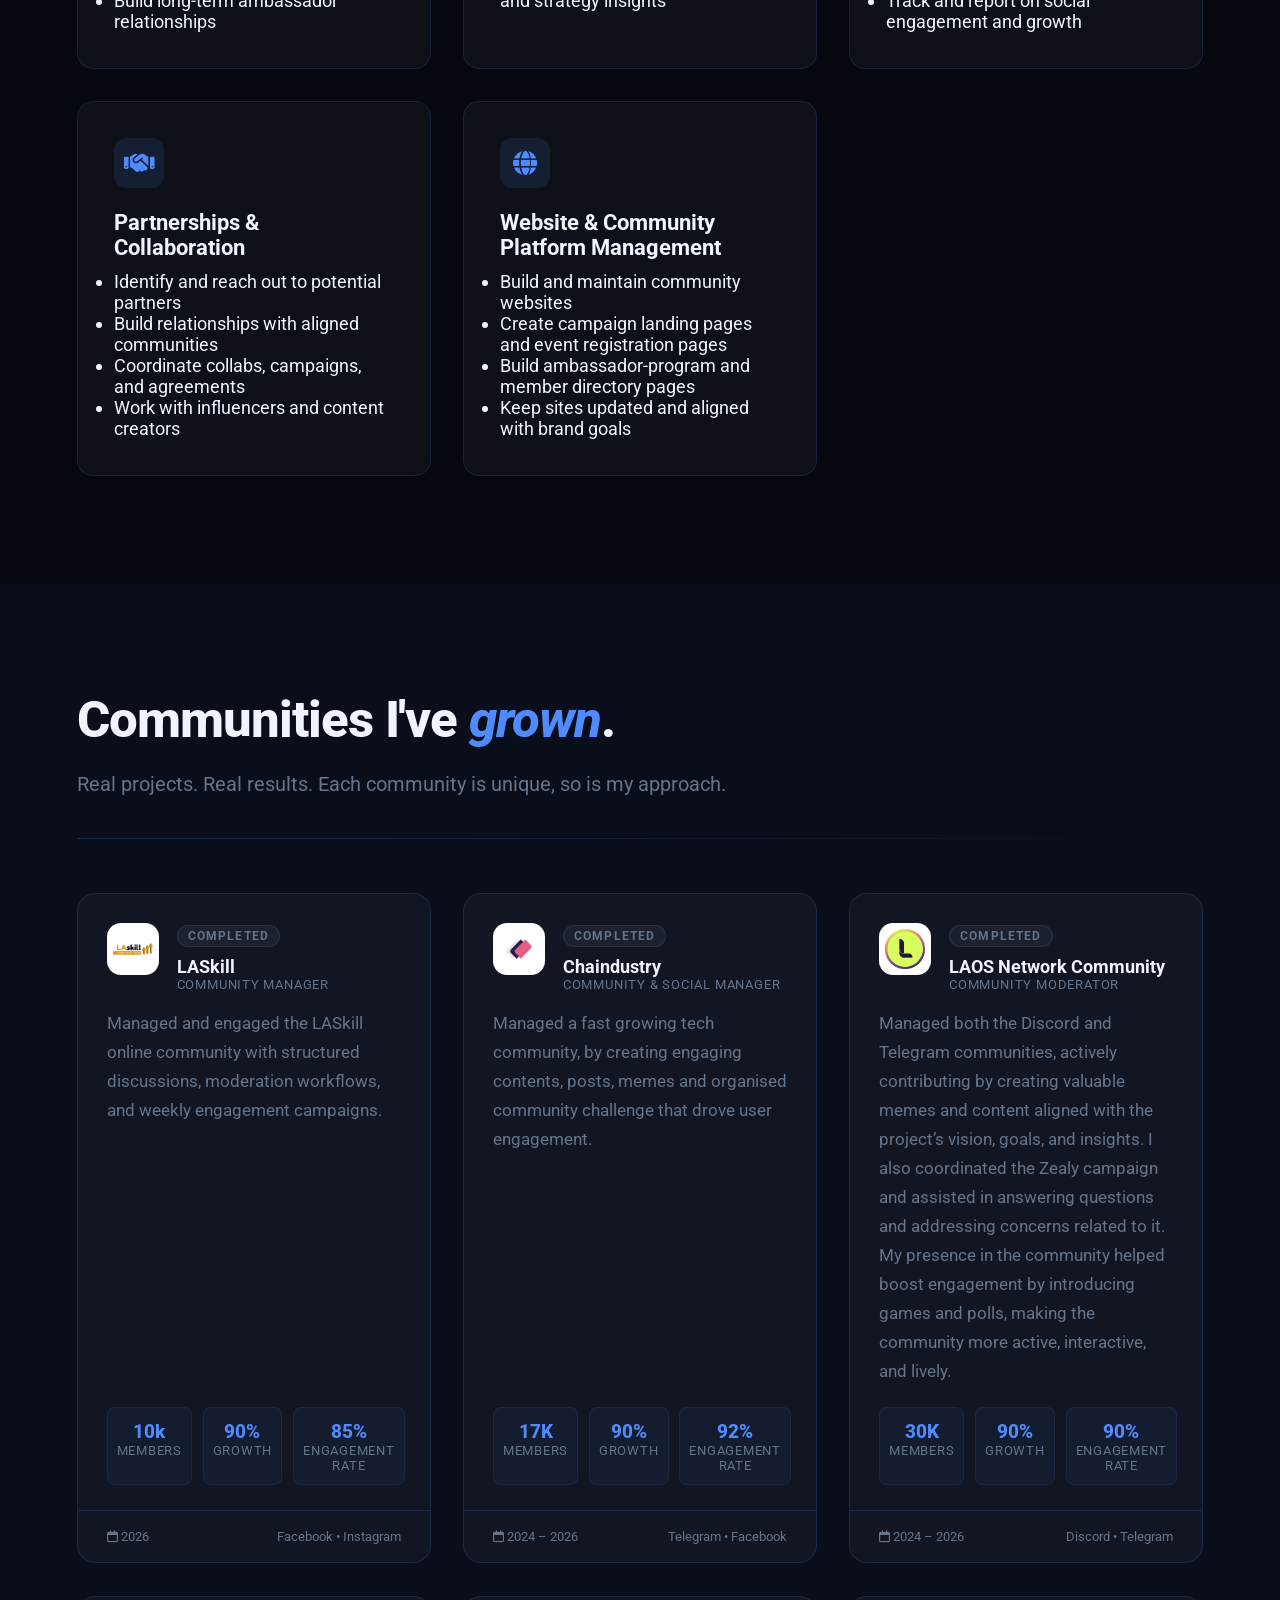
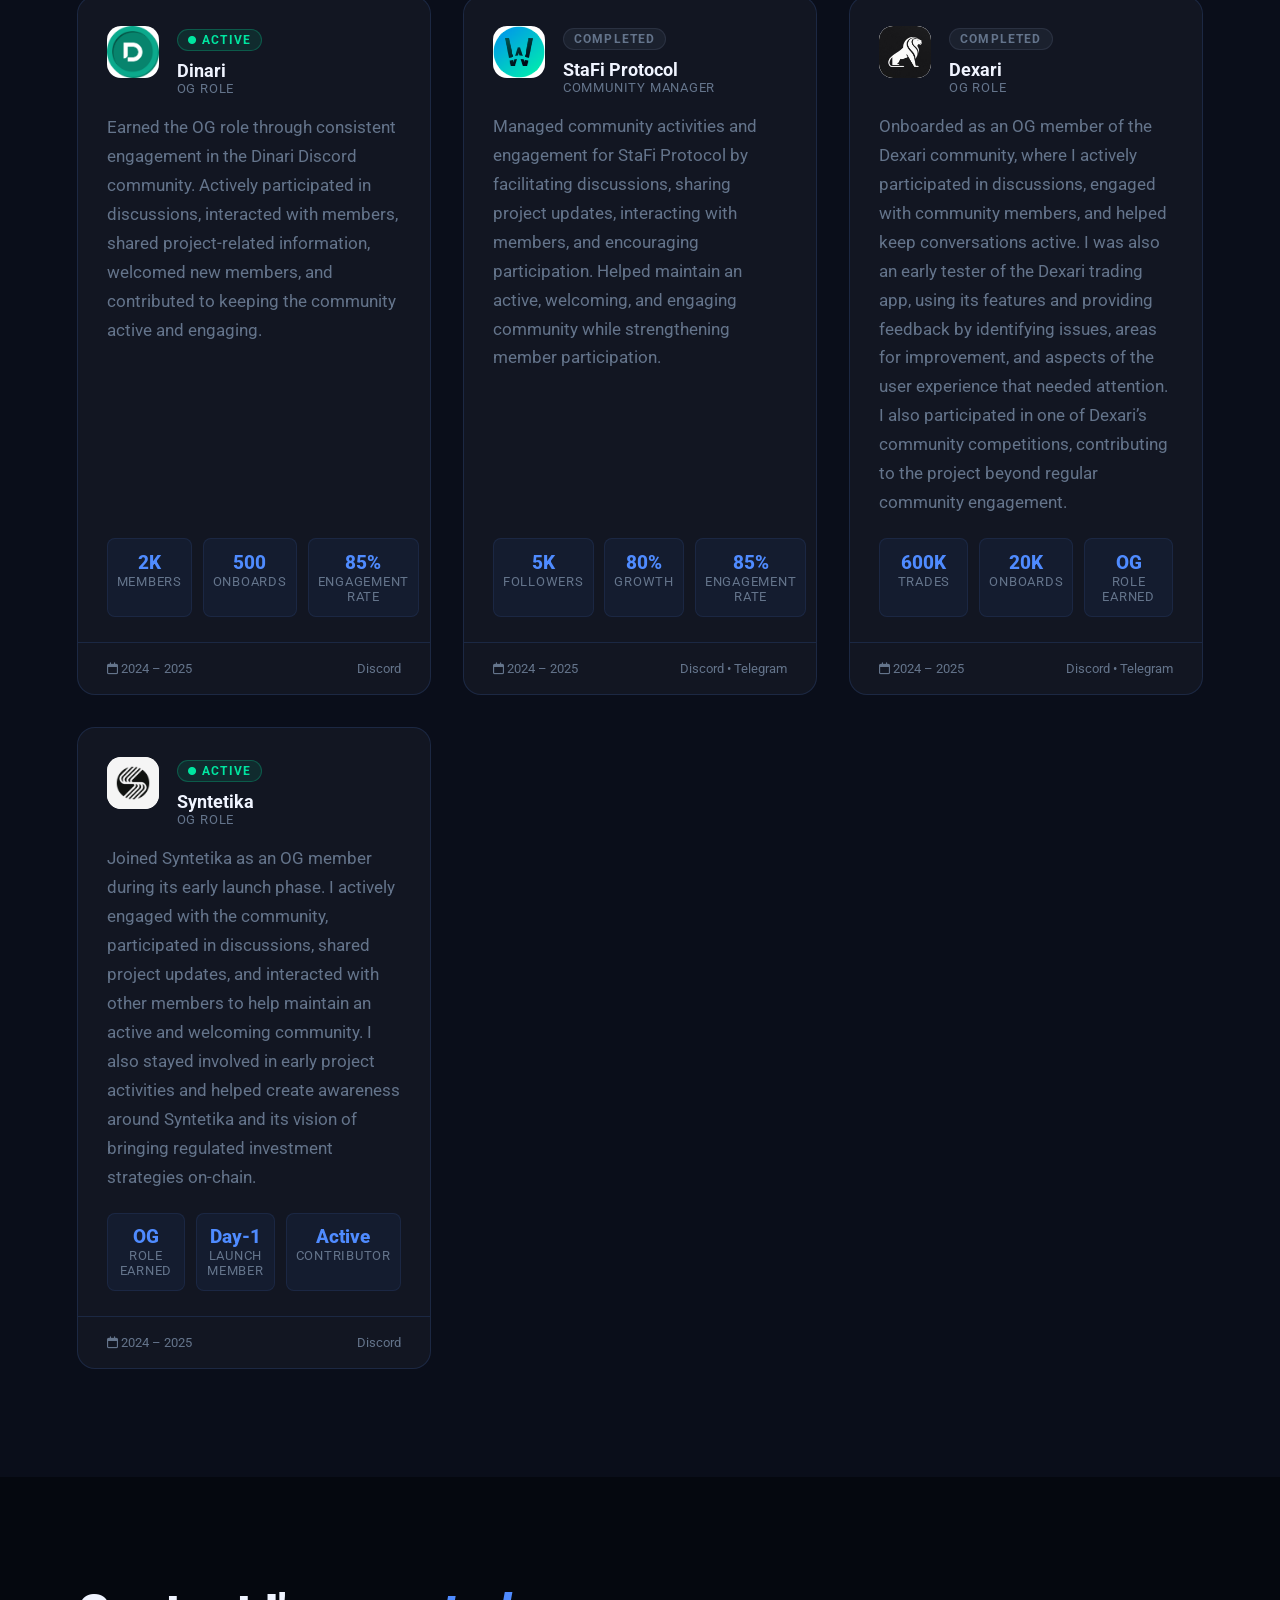
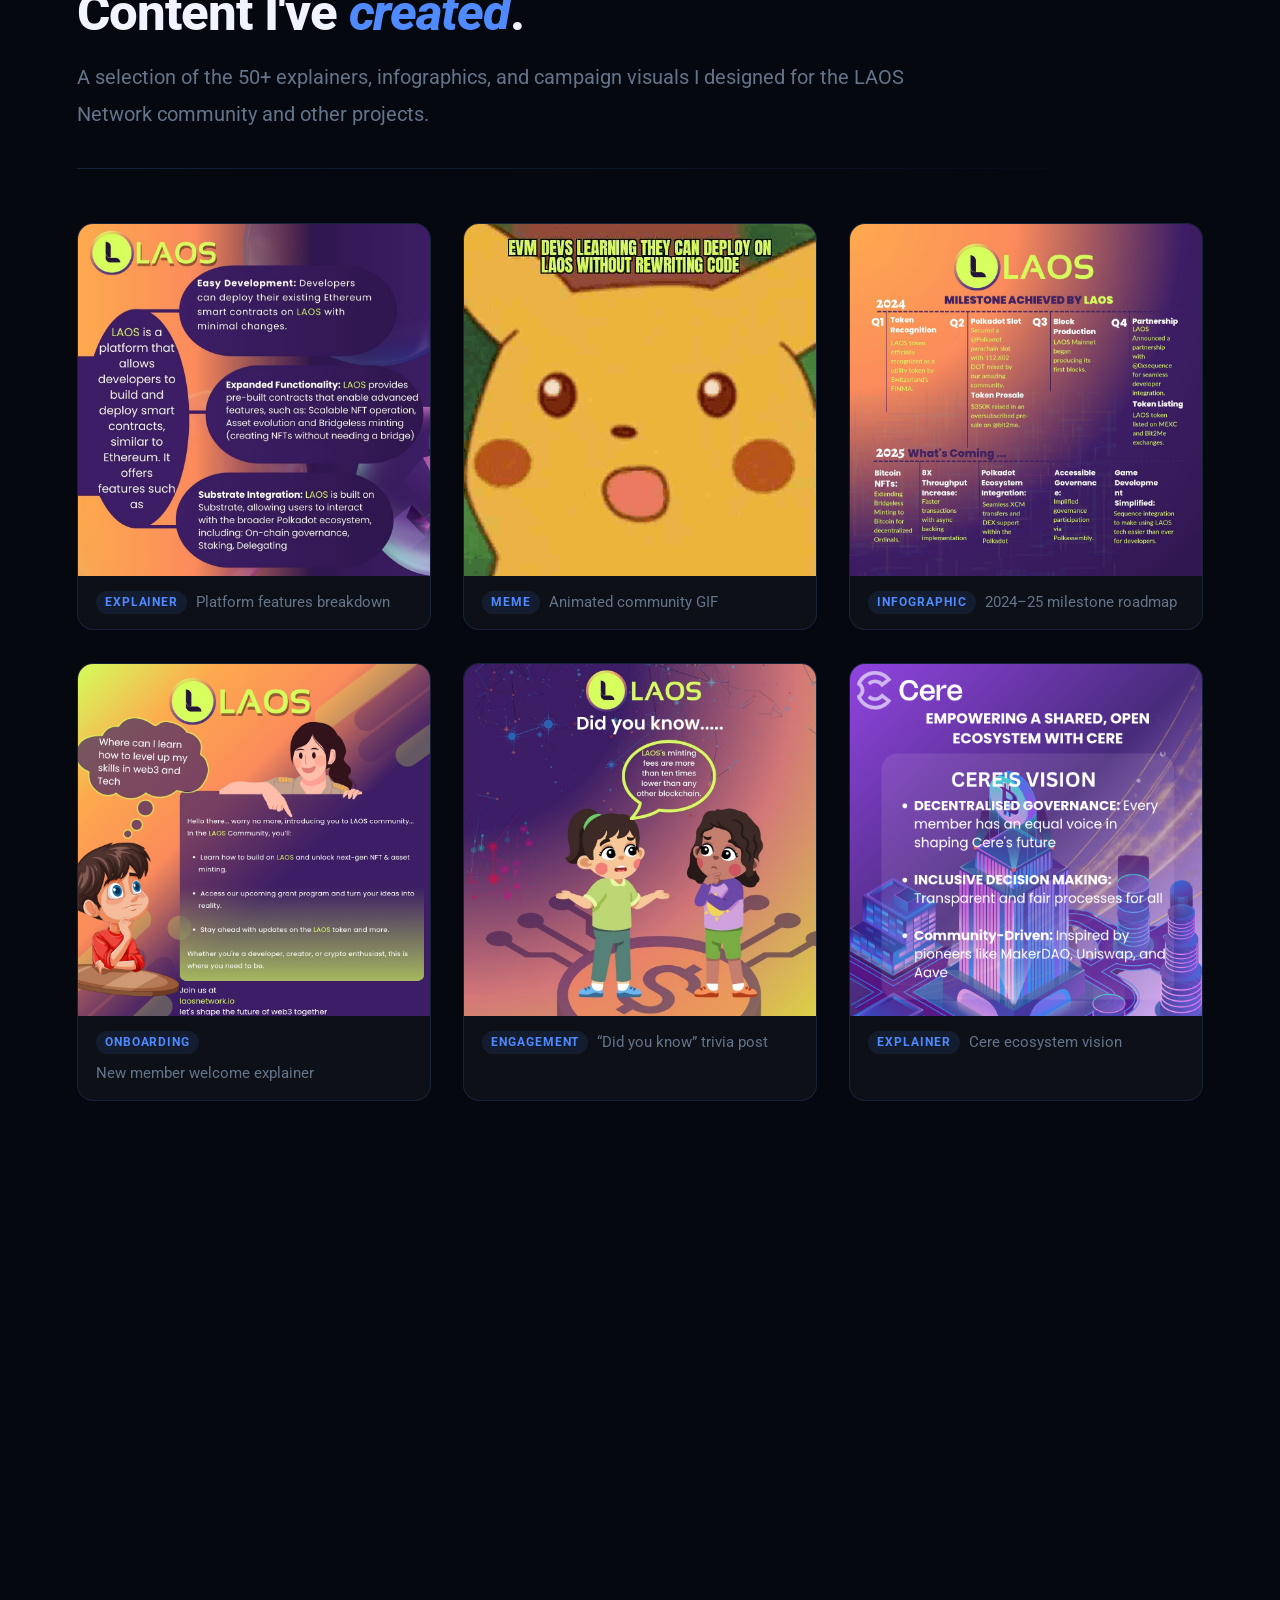
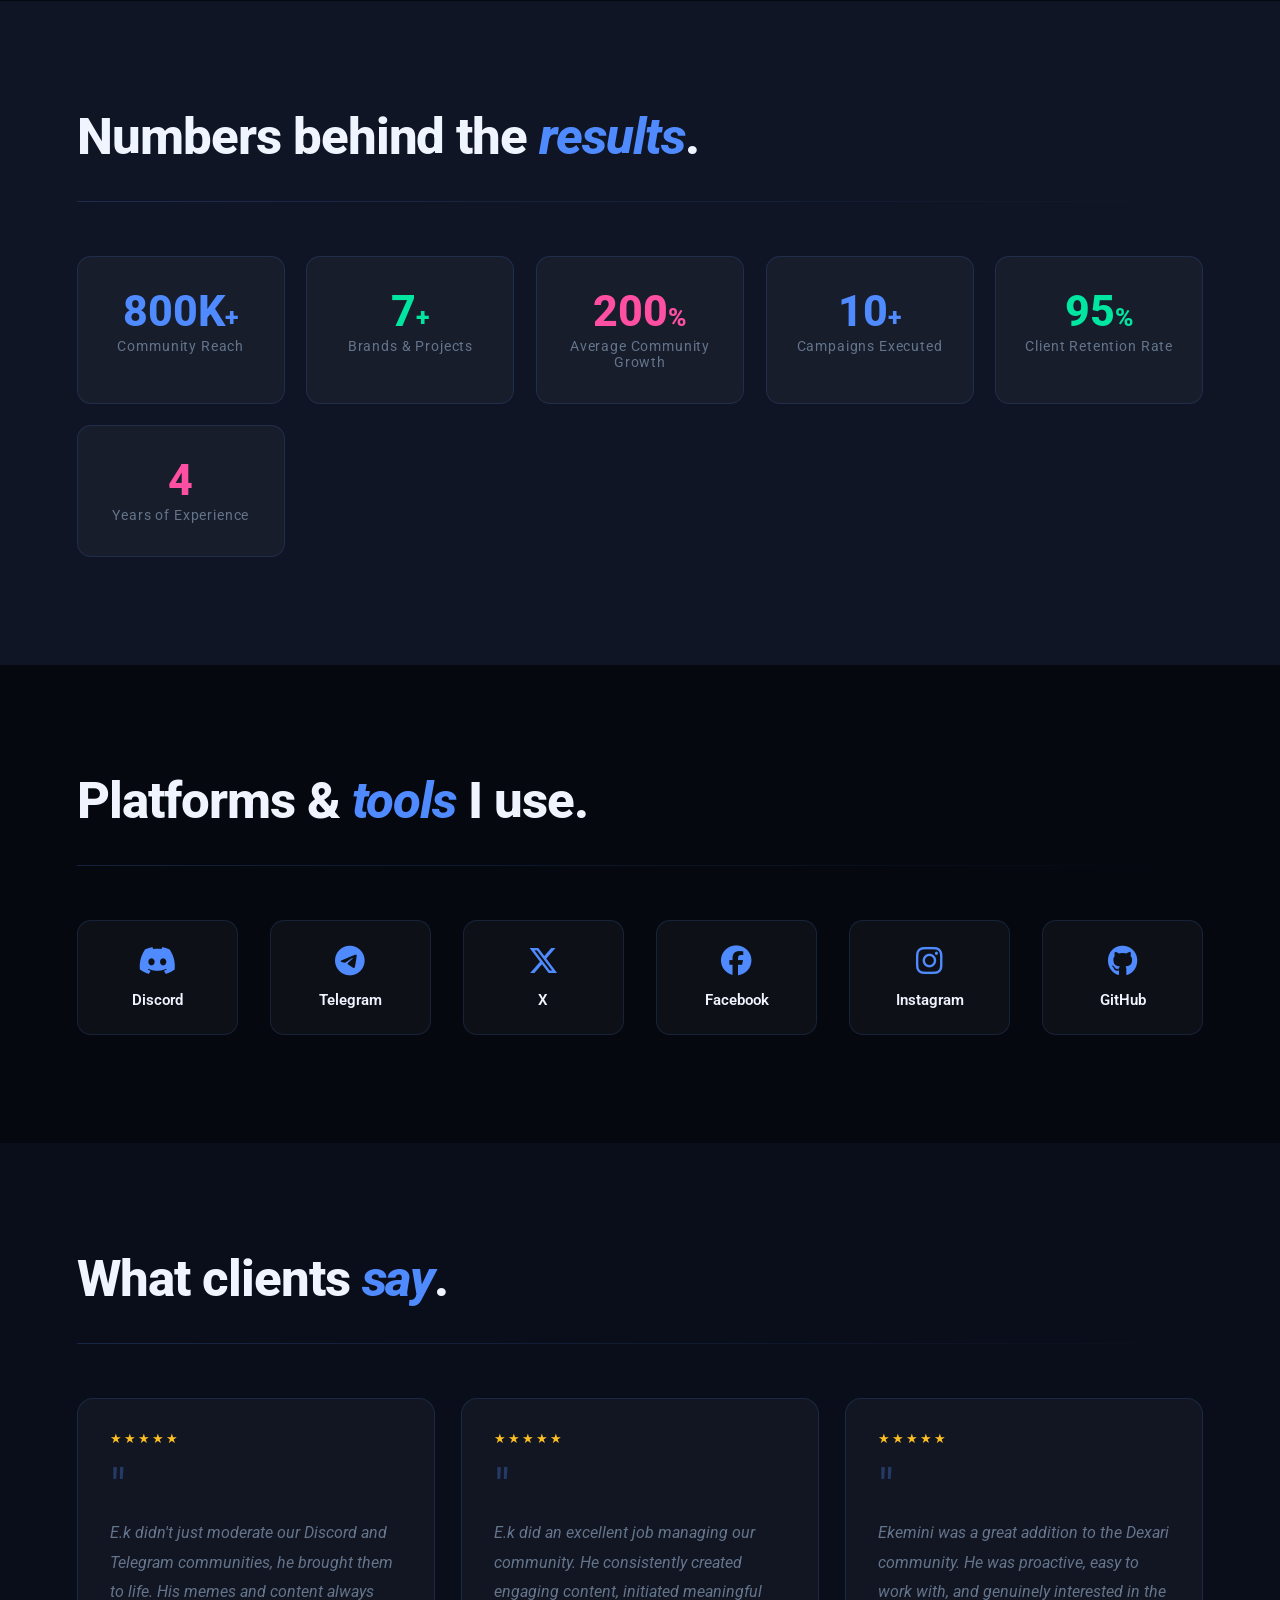
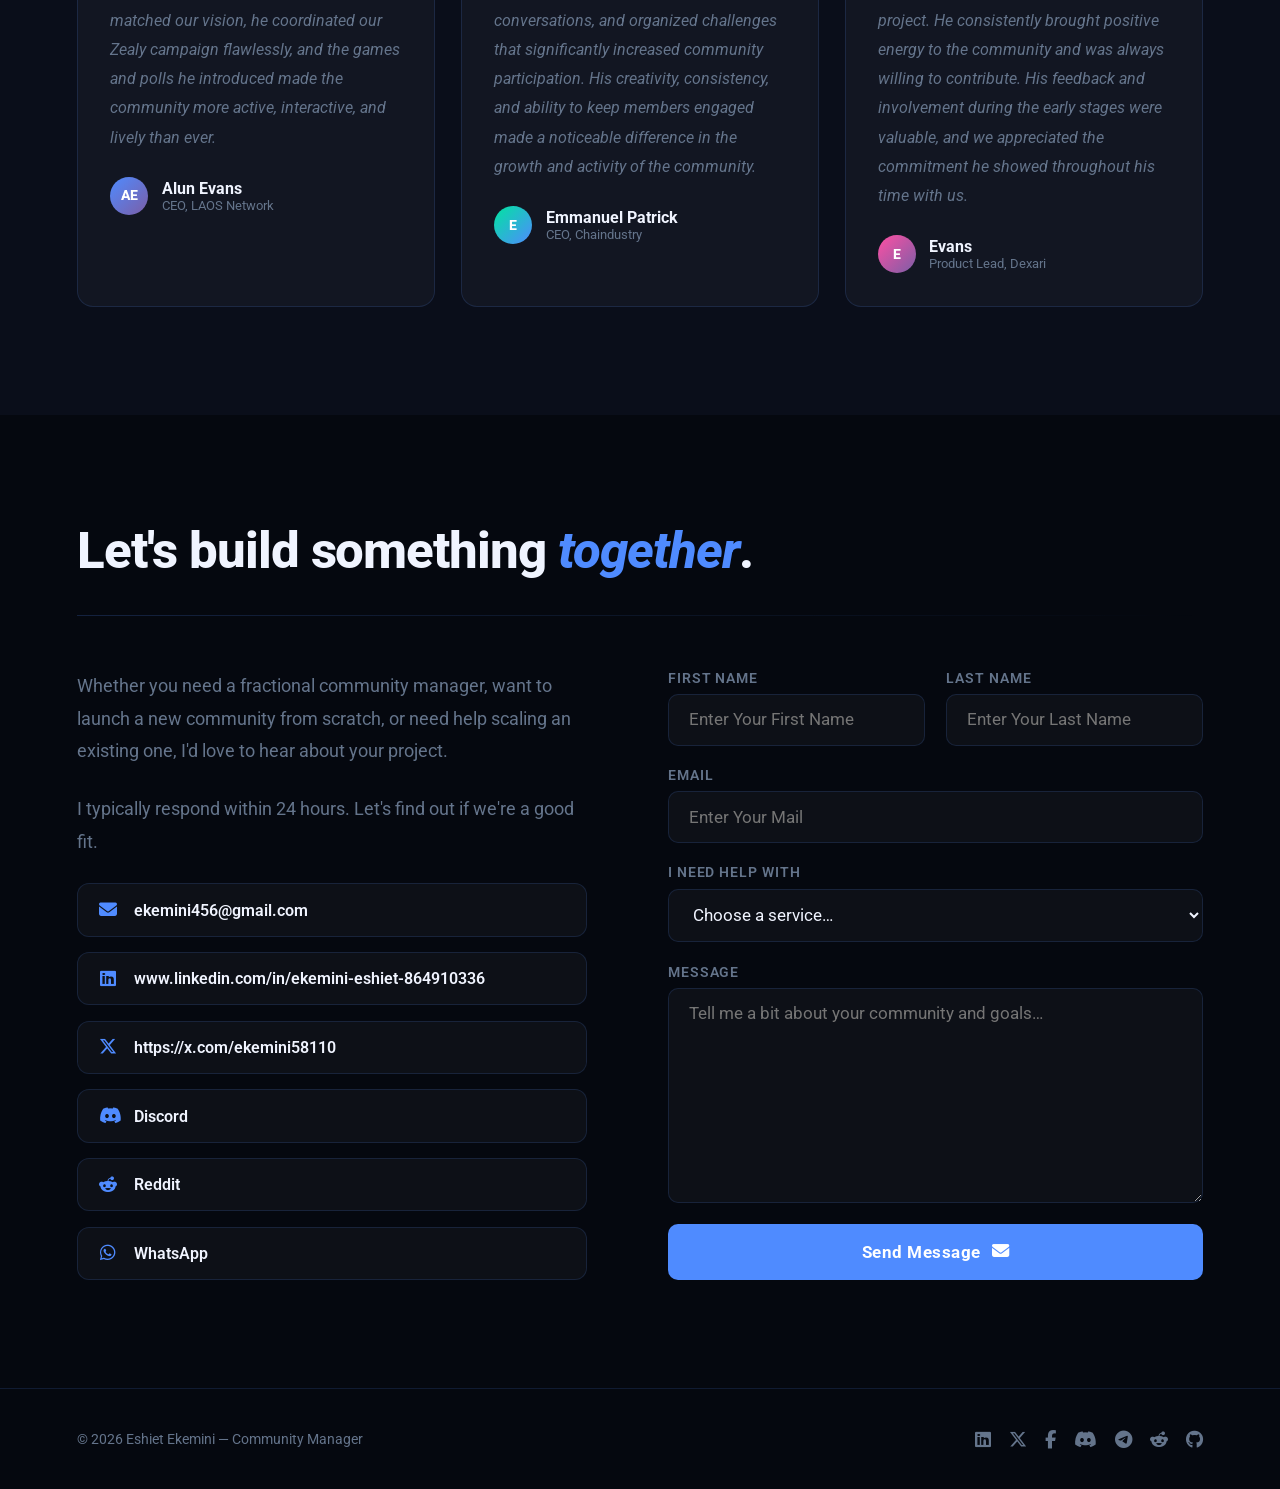
==== commit d7513cca: "refactor skills and services sections for clarity and relevance" ====
--- a/mod2.html
+++ b/mod2.html
@@ -119,32 +119,30 @@
     <div class="marquee-strip" aria-label="Skills marquee">
       <div class="marquee-track">
         <div class="marquee-group">
-          <span class="marquee-item">Community Strategy</span>
-          <span class="marquee-item">Audience Growth</span>
-          <span class="marquee-item">Content Programming</span>
-          <span class="marquee-item">Brand Voice</span>
-          <span class="marquee-item">Discord Management</span>
+          <span class="marquee-item">Community Management</span>
+          <span class="marquee-item">Community Growth</span>
+          <span class="marquee-item">Content Planning</span>
+          <span class="marquee-item">Social Media Mgt</span>
+          <span class="marquee-item">Community Events Planning</span>
           <span class="marquee-item">Web3 Communities</span>
-          <span class="marquee-item">Community Events</span>
-          <span class="marquee-item">Member Engagement</span>
+          <span class="marquee-item">Partnerships and Collabs</span>
           <span class="marquee-item">Analytics &amp; Reporting</span>
-          <span class="marquee-item">Campaign Management</span>
+          <span class="marquee-item">Website Management</span>
           <span class="marquee-item">Ambassador Programs</span>
-          <span class="marquee-item">Crisis Comms</span>
+          <span class="marquee-item">Crisis Management</span>
         </div>
         <div class="marquee-group" aria-hidden="true">
-          <span class="marquee-item">Community Strategy</span>
-          <span class="marquee-item">Audience Growth</span>
-          <span class="marquee-item">Content Programming</span>
-          <span class="marquee-item">Brand Voice</span>
-          <span class="marquee-item">Discord Management</span>
+          <span class="marquee-item">Community Management</span>
+          <span class="marquee-item">Community Growth</span>
+          <span class="marquee-item">Content Planning</span>
+          <span class="marquee-item">Social Media Mgt</span>
+          <span class="marquee-item">Community Events Planning</span>
           <span class="marquee-item">Web3 Communities</span>
-          <span class="marquee-item">Community Events</span>
-          <span class="marquee-item">Member Engagement</span>
+          <span class="marquee-item">Partnerships and Collabs</span>
           <span class="marquee-item">Analytics &amp; Reporting</span>
-          <span class="marquee-item">Campaign Management</span>
+          <span class="marquee-item">Website Management</span>
           <span class="marquee-item">Ambassador Programs</span>
-          <span class="marquee-item">Crisis Comms</span>
+          <span class="marquee-item">Crisis Management</span>
         </div>
       </div>
     </div>
@@ -172,13 +170,15 @@
               and aligned with their goals while supporting their overall digital presence.
             </p>
             <div class="about-pills">
-              <span class="pill">Community Strategy</span>
-              <span class="pill">Growth Building</span>
+              <span class="pill">Community Management</span>
+              <span class="pill">Community Growth</span>
               <span class="pill">Content Planning</span>
-              <span class="pill">Brand Partnerships</span>
+              <span class="pill">Social Media Management</span>
               <span class="pill">Community Events Planning</span>
               <span class="pill">Ambassador Programs</span>
-              <span class="pill">Web Development</span>
+              <span class="pill">Partnerships & Collaborations</span>
+              <span class="pill">Analytics & Reporting</span>
+              <span class="pill">Website & Community Platform Management Development</span>
               
             </div>
           </div>
@@ -269,60 +269,116 @@
     <section id="services">
       <div class="section-inner">
         <h2 class="section-title reveal">Services I <em>offer</em>.</h2>
-        <p class="section-sub reveal">End-to-end community management tailored to your brand goals and audience.</p>
+        <p class="section-sub reveal">From daily moderation to long-term growth — I handle everything your community needs to thrive.</p>
         <div class="divider"></div>
         <div class="services-grid">
           <div class="service-card reveal">
-            <div class="service-icon"><i class="fa-solid fa-compass-drafting"></i></div>
-            <h3>Community Strategy</h3>
-            <p>From platform selection to charter writing. I build the blueprint for communities that grow and stick.
-            </p>
-            <div class="service-tags">
+            <div class="service-icon"><i class="fa-solid fa-users"></i></div>
+            <h3>Community Management</h3>
+            <ul>
+              <li>Manage Discord, Telegram, Facebook, Instagram, X and more</li>
+              <li>Onboard new members and keep conversations active</li>
+              <li>Enforce community rules and resolve conflicts</li>
+              <li>Provide ongoing member support</li>
+            </ul>
+            <!-- <div class="service-tags">
               <span class="stag">Roadmap</span><span class="stag">Platform Fit</span><span class="stag">Launch</span>
-            </div>
+            </div> -->
           </div>
           <div class="service-card reveal">
             <div class="service-icon"><i class="fa-solid fa-arrow-trend-up"></i></div>
-            <h3>Growth &amp; Engagement</h3>
-            <p>Crafting programming, campaigns, and loops that turn lurkers into active participants at scale.</p>
-            <div class="service-tags">
+            <h3>Community Growth</h3>
+            <ul>
+              <li>Develop strategies to attract new members</li>
+              <li>Run growth campaigns, challenges, and competitions</li>
+              <li>Create referral and ambassador programs</li>
+              <li>Partner with other communities and creators</li>
+            </ul>
+            <!-- <div class="service-tags">
               <span class="stag">Onboarding</span><span class="stag">Retention</span><span class="stag">Loops</span>
-            </div>
+            </div> -->
           </div>
           <div class="service-card reveal">
             <div class="service-icon"><i class="fa-solid fa-calendar-days"></i></div>
-            <h3>Content &amp; Events</h3>
-            <p>Organise AMAs, challenges, virtual meetups, and weekly programming that keep members active in the
-              community.</p>
-            <div class="service-tags">
+            <h3>Content Planning</h3>
+            <ul>
+              <li>Build and manage community content calendars</li>
+              <li>Write announcements, polls, memes, and discussion topics</li>
+              <li>Repurpose brand content for the community</li>
+              <li>Schedule and publish community posts</li>
+            </ul>
+            <!-- <div class="service-tags">
               <span class="stag">AMAs</span><span class="stag">Challenges</span><span class="stag">Meetups</span>
-            </div>
+            </div> -->
           </div>
           <div class="service-card reveal">
-            <div class="service-icon"><i class="fa-solid fa-star"></i></div>
+            <div class="service-icon"><i class="fa-solid fa-medal"></i></div>
             <h3>Ambassador Programs</h3>
-            <p>Identifying, recruiting, and energising your top members to become powerful brand advocates.</p>
-            <div class="service-tags">
+            <ul>
+              <li>Recruit and onboard community ambassadors</li>
+              <li>Assign tasks, campaigns, and goals</li>
+              <li>Track performance and reward top contributors</li>
+              <li>Build long-term ambassador relationships</li>
+            </ul>
+            <!-- <div class="service-tags">
               <span class="stag">Advocates</span><span class="stag">Rewards</span><span class="stag">UGC</span>
-            </div>
-          </div>
+            </div> -->
+          </div>
+
           <div class="service-card reveal">
-            <div class="service-icon"><i class="fa-solid fa-chart-line"></i></div>
-            <h3>Analytics &amp; Reporting</h3>
-            <p>Custom dashboards, health scores, and monthly reports that tie community activity to business outcomes.
-            </p>
-            <div class="service-tags">
+            <div class="service-icon"><i class="fa-solid fa-chart-bar"></i></div>
+            <h3>Analytics & Reporting</h3>
+            <ul>
+              <li>Track member growth and engagement metrics</li>
+              <li>Analyze active vs. inactive members</li>
+              <li>Monitor campaign performance</li>
+              <li>Prepare weekly/monthly reports and strategy insights</li>
+            </ul>
+            <!-- <div class="service-tags">
+              <span class="stag">Advocates</span><span class="stag">Rewards</span><span class="stag">UGC</span>
+            </div> -->
+          </div>
+          <div class="service-card reveal">
+            <div class="service-icon"><i class="fa-solid fa-share-nodes"></i></div>
+            <h3>Social Media Management</h3>
+            <ul>
+              <li>Manage brand presence on X, Instagram, Facebook, LinkedIn</li>
+              <li>Respond to comments, DMs, and mentions promptly</li>
+              <li>Participate in spaces and conversations to grow reach</li>
+              <li>Track and report on social engagement and growth</li>
+            </ul>
+            <!-- <div class="service-tags">
               <span class="stag">KPIs</span><span class="stag">Dashboards</span><span class="stag">OKRs</span>
-            </div>
+            </div> -->
           </div>
           <div class="service-card reveal">
-            <div class="service-icon"><i class="fa-solid fa-triangle-exclamation"></i></div>
-            <h3>Crisis &amp; Moderation</h3>
-            <p>Community guidelines, mod team setup, and playbooks for handling sensitive situations with care.</p>
-            <div class="service-tags">
+            <div class="service-icon"><i class="fa-solid fa-handshake"></i></div>
+            <h3>Partnerships & Collaboration</h3>
+            <ul>
+              <li>Identify and reach out to potential partners</li>
+              <li>Build relationships with aligned communities</li>
+              <li>Coordinate collabs, campaigns, and agreements</li>
+              <li>Work with influencers and content creators</li>
+            </ul>
+            <!-- <div class="service-tags">
               <span class="stag">Guidelines</span><span class="stag">Playbooks</span><span
                 class="stag">Escalation</span>
-            </div>
+            </div> -->
+          </div>
+
+          <div class="service-card reveal">
+            <div class="service-icon"><i class="fa-solid fa-globe"></i></div>
+            <h3>Website & Community Platform Management</h3>
+            <ul>
+              <li>Build and maintain community websites</li>
+              <li>Create campaign landing pages and event registration pages</li>
+              <li>Build ambassador-program and member directory pages</li>
+              <li>Keep sites updated and aligned with brand goals</li>
+            </ul>
+            <!-- <div class="service-tags">
+              <span class="stag">Guidelines</span><span class="stag">Playbooks</span><span
+                class="stag">Escalation</span>
+            </div> -->
           </div>
         </div>
       </div>
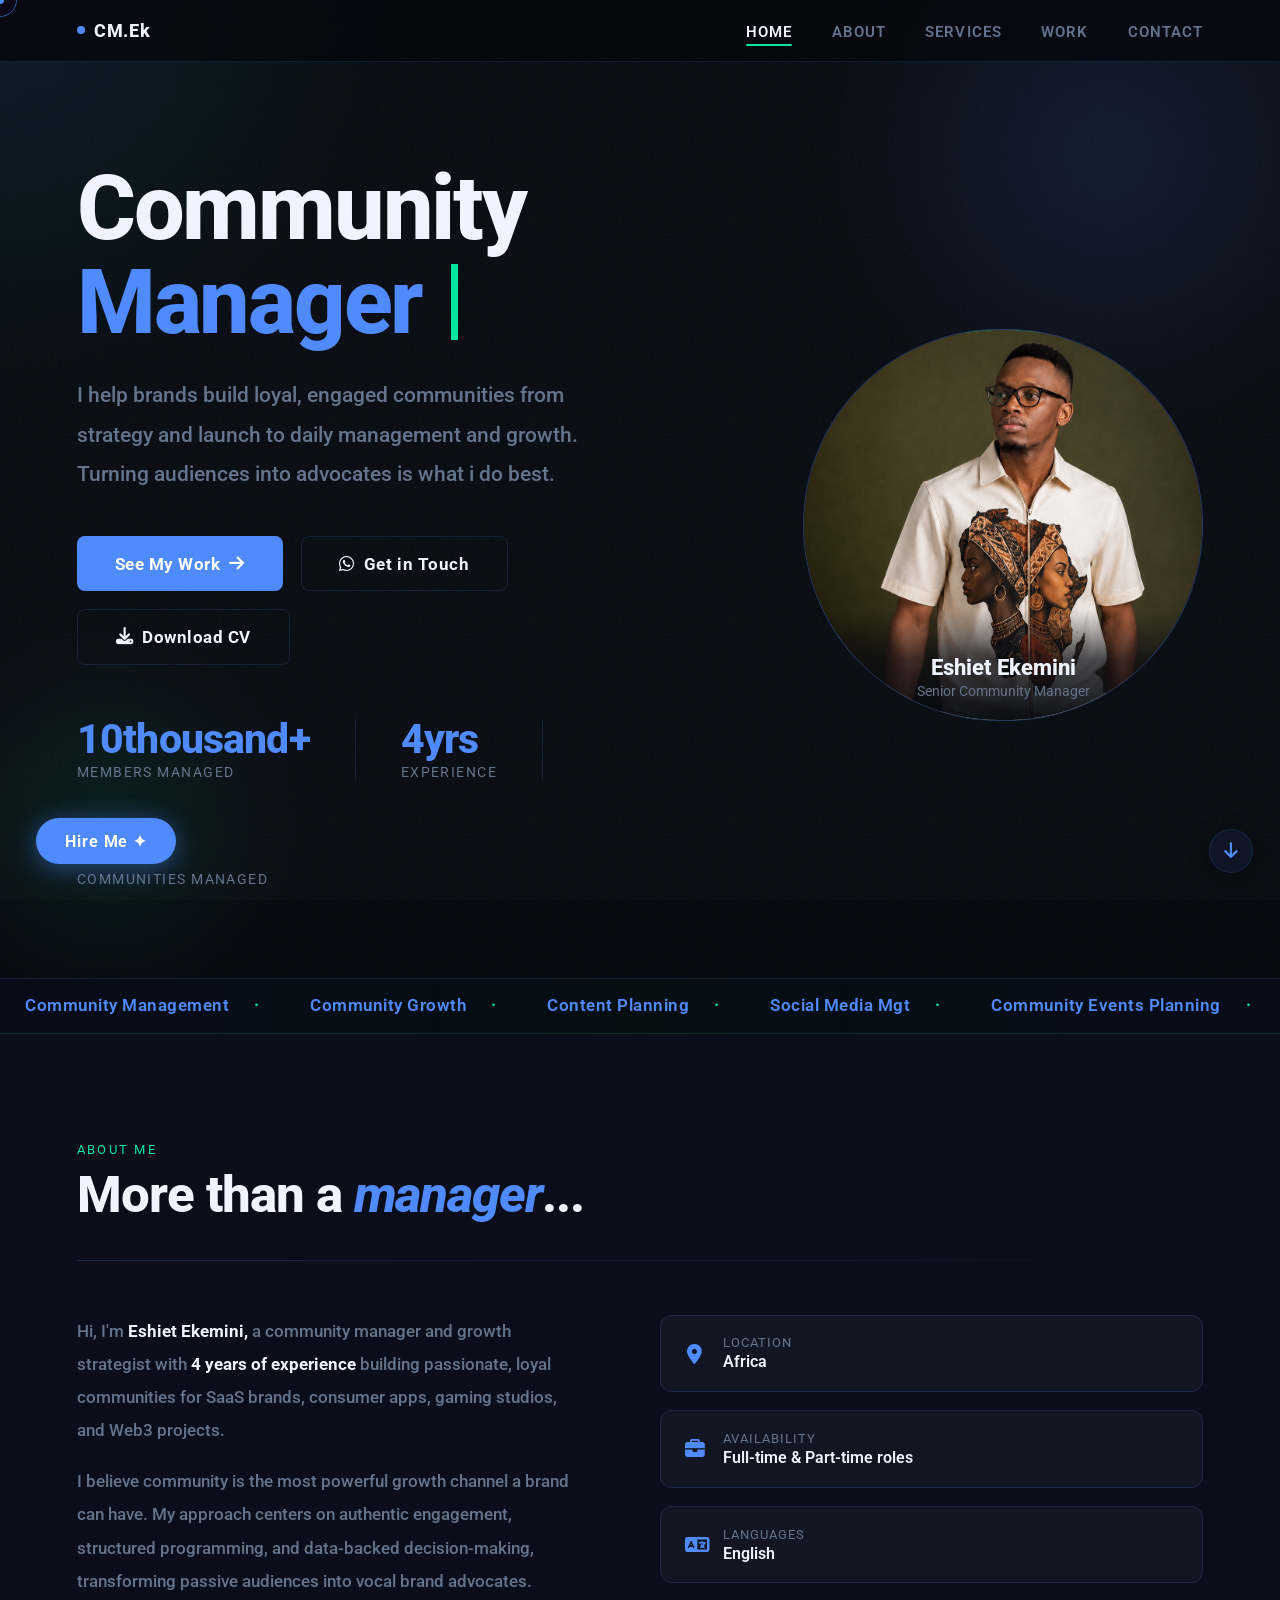
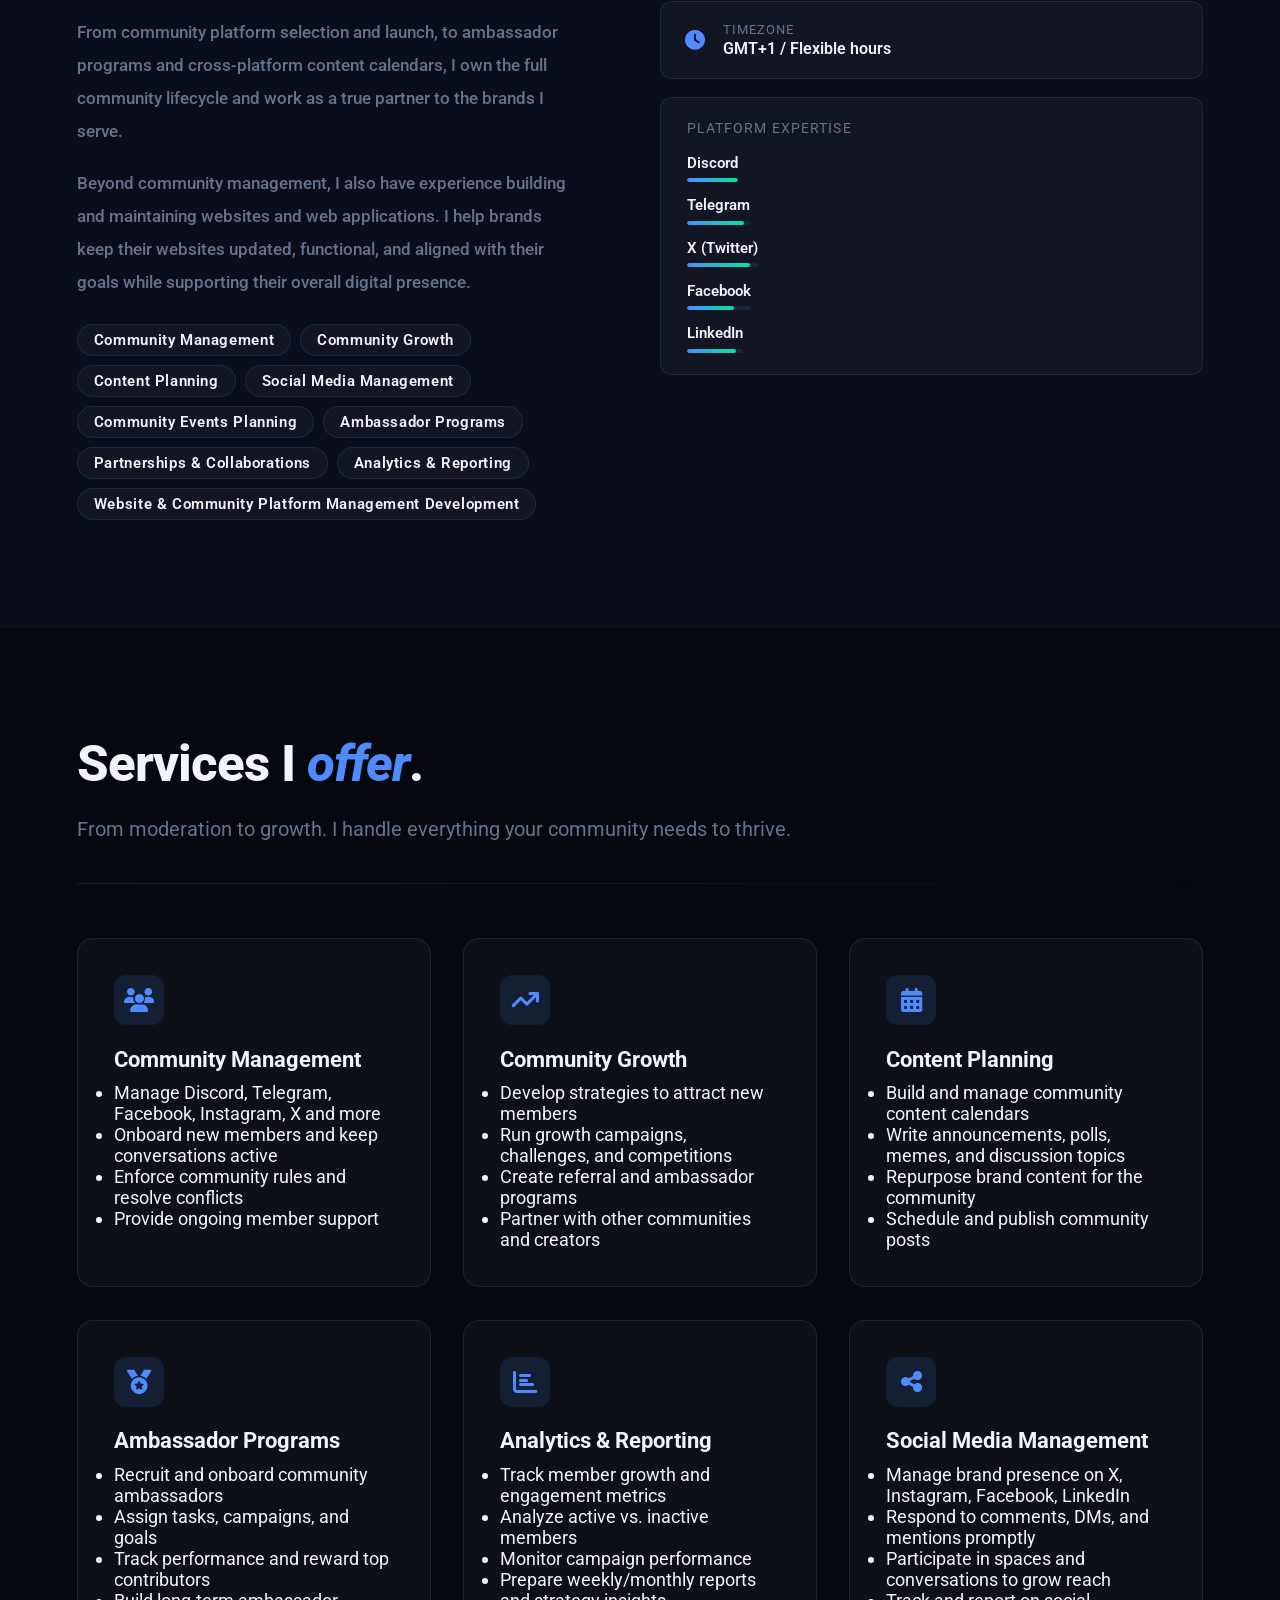
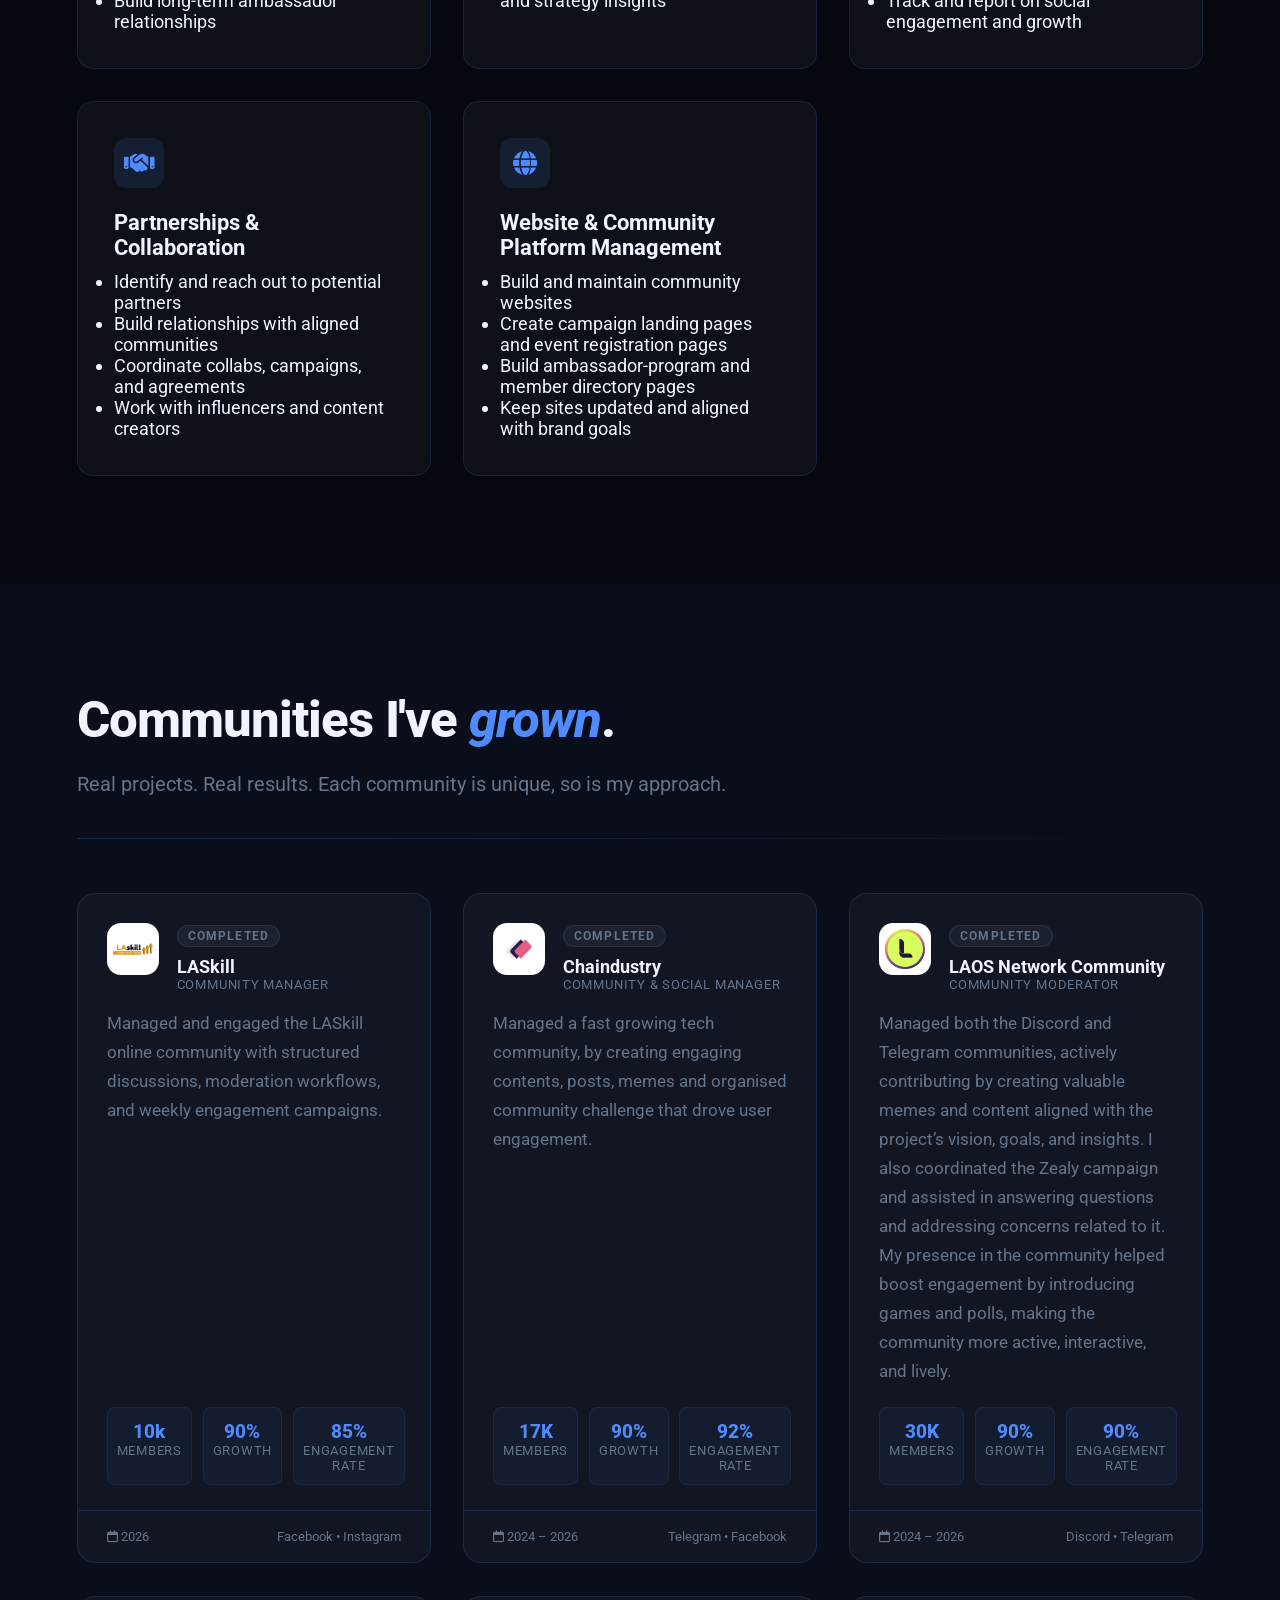
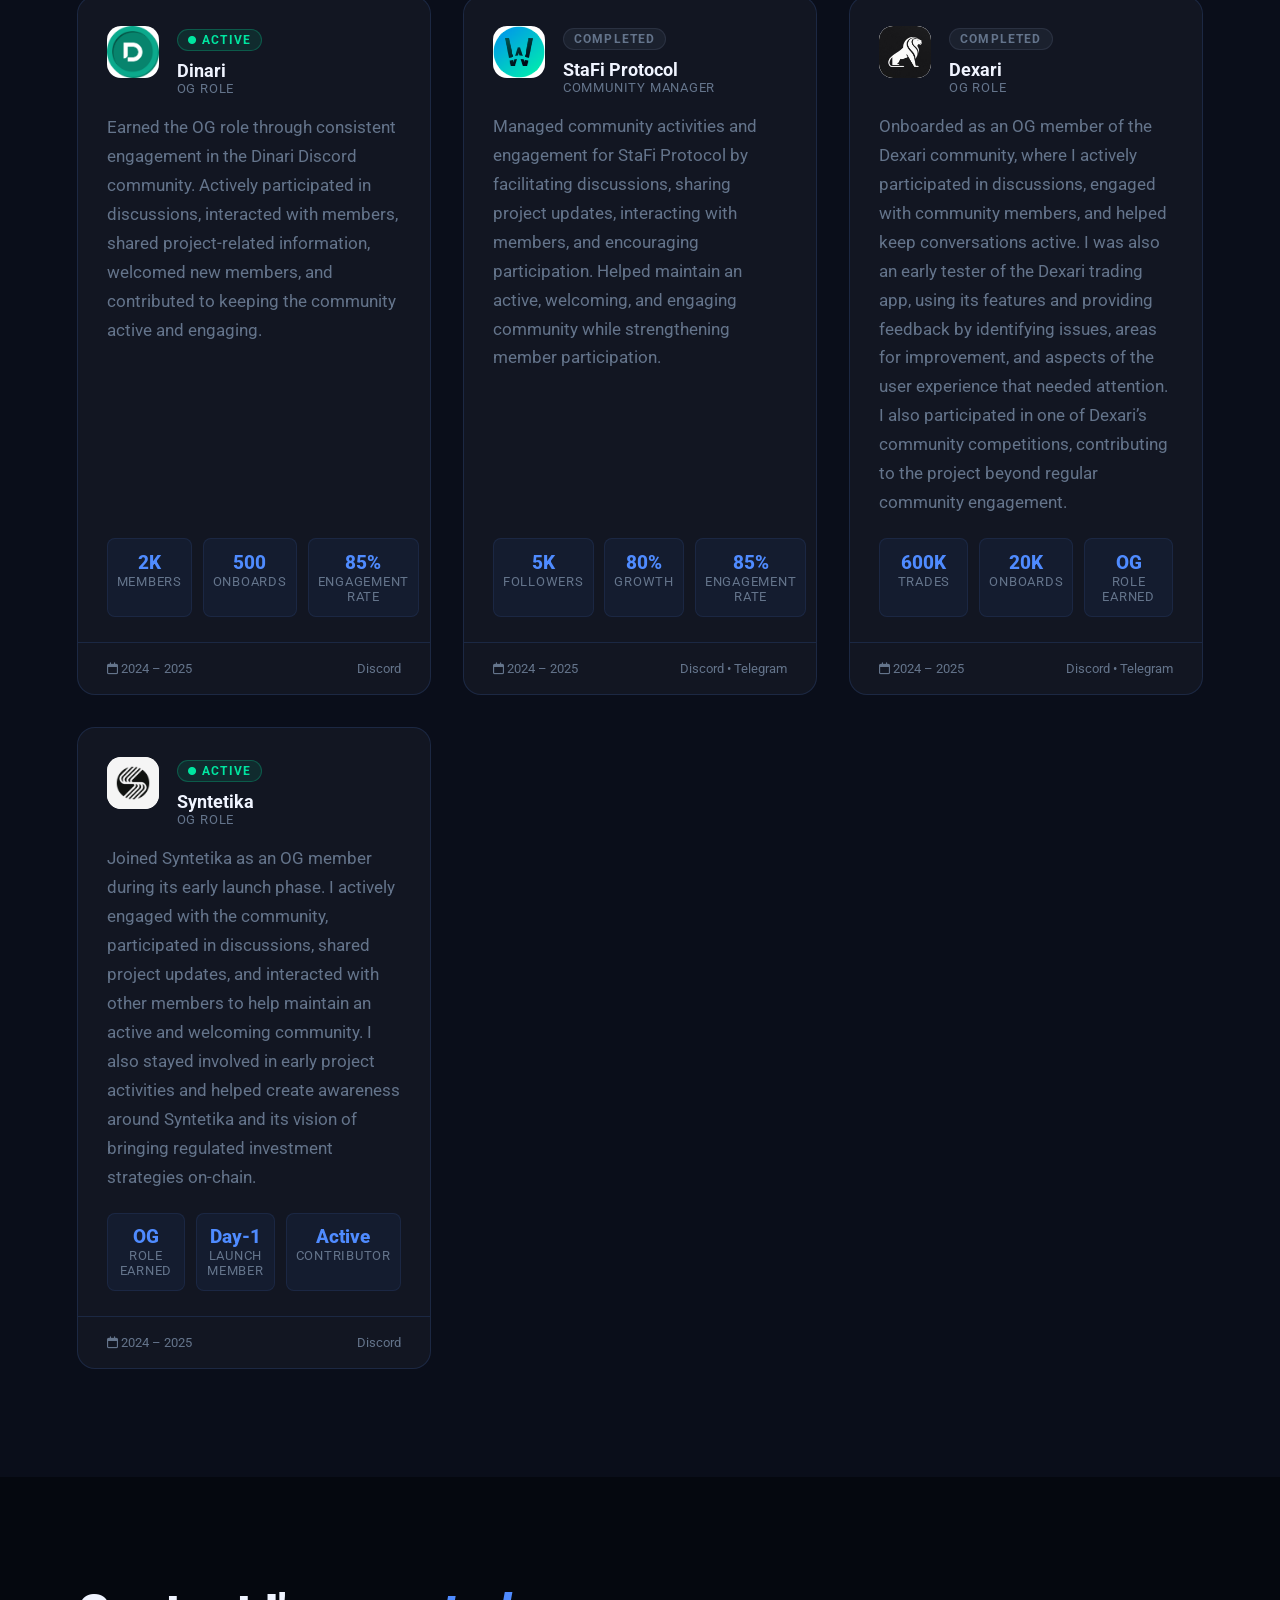
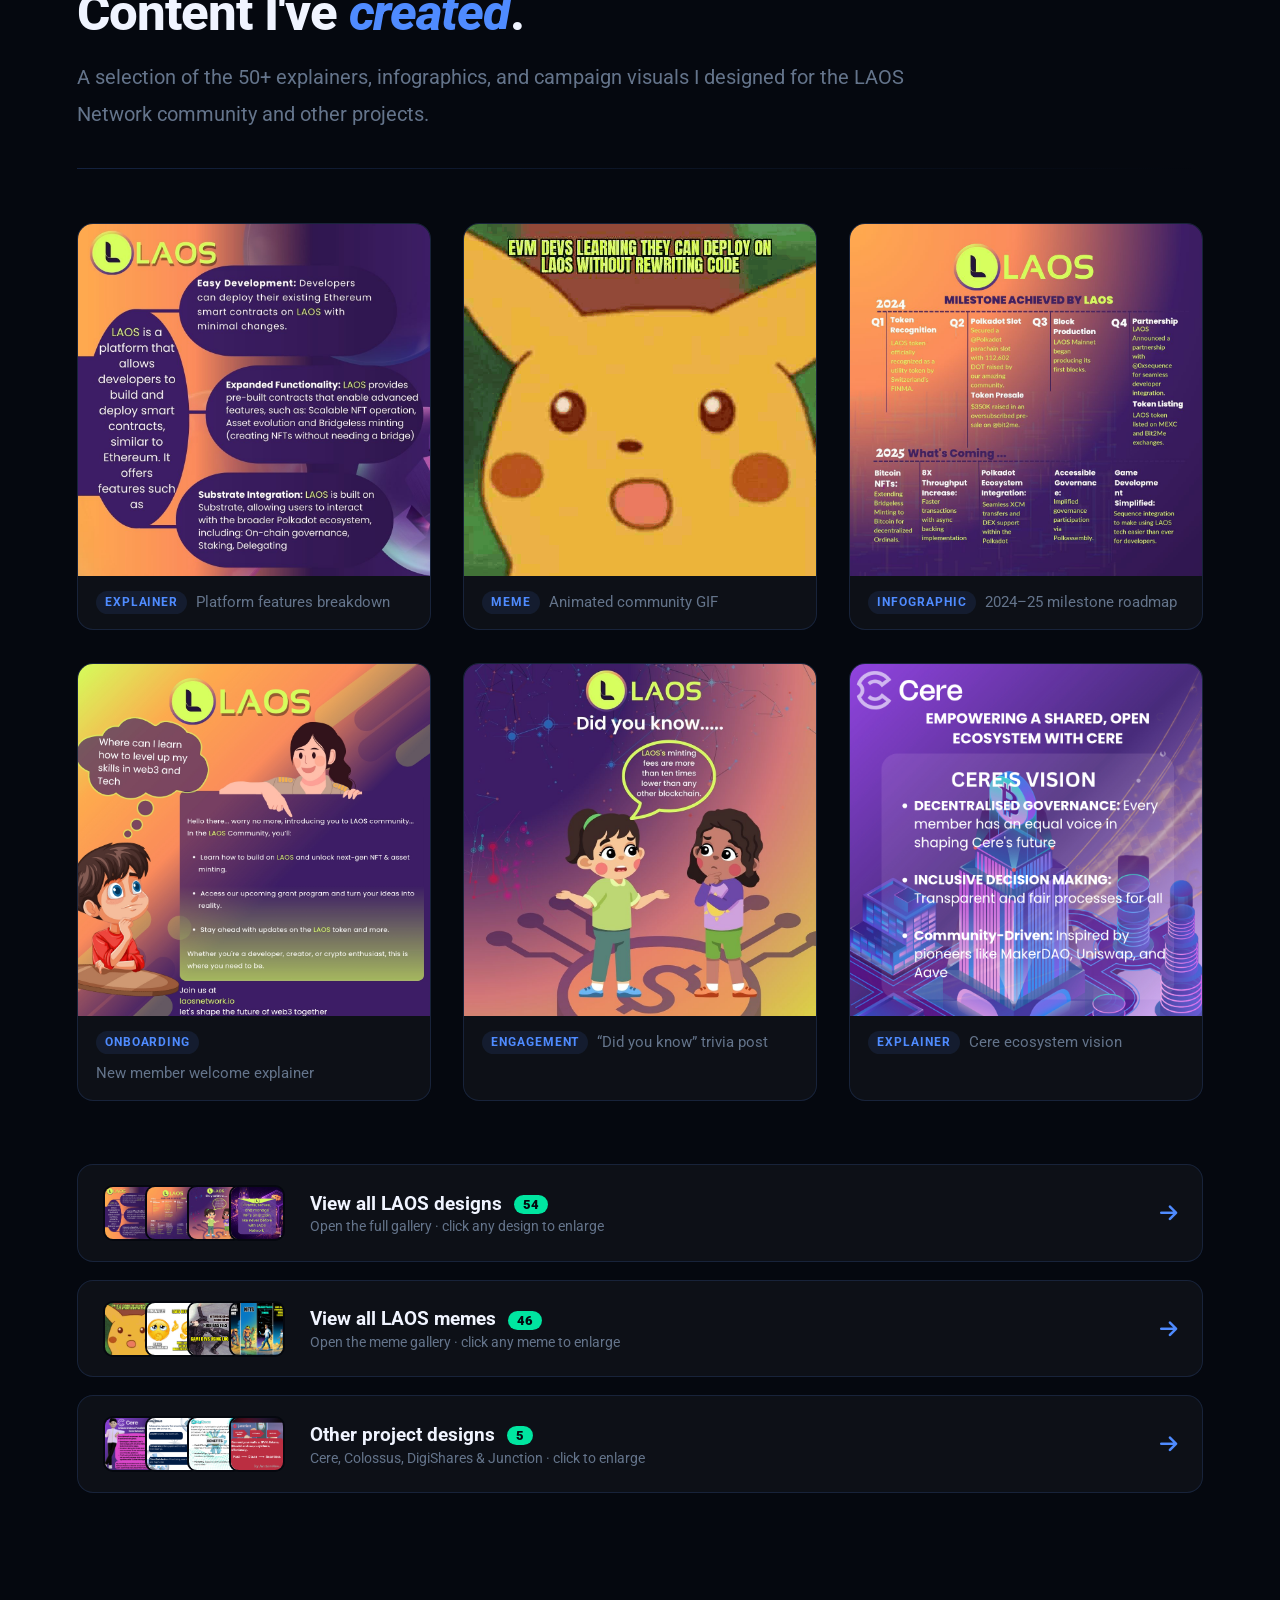
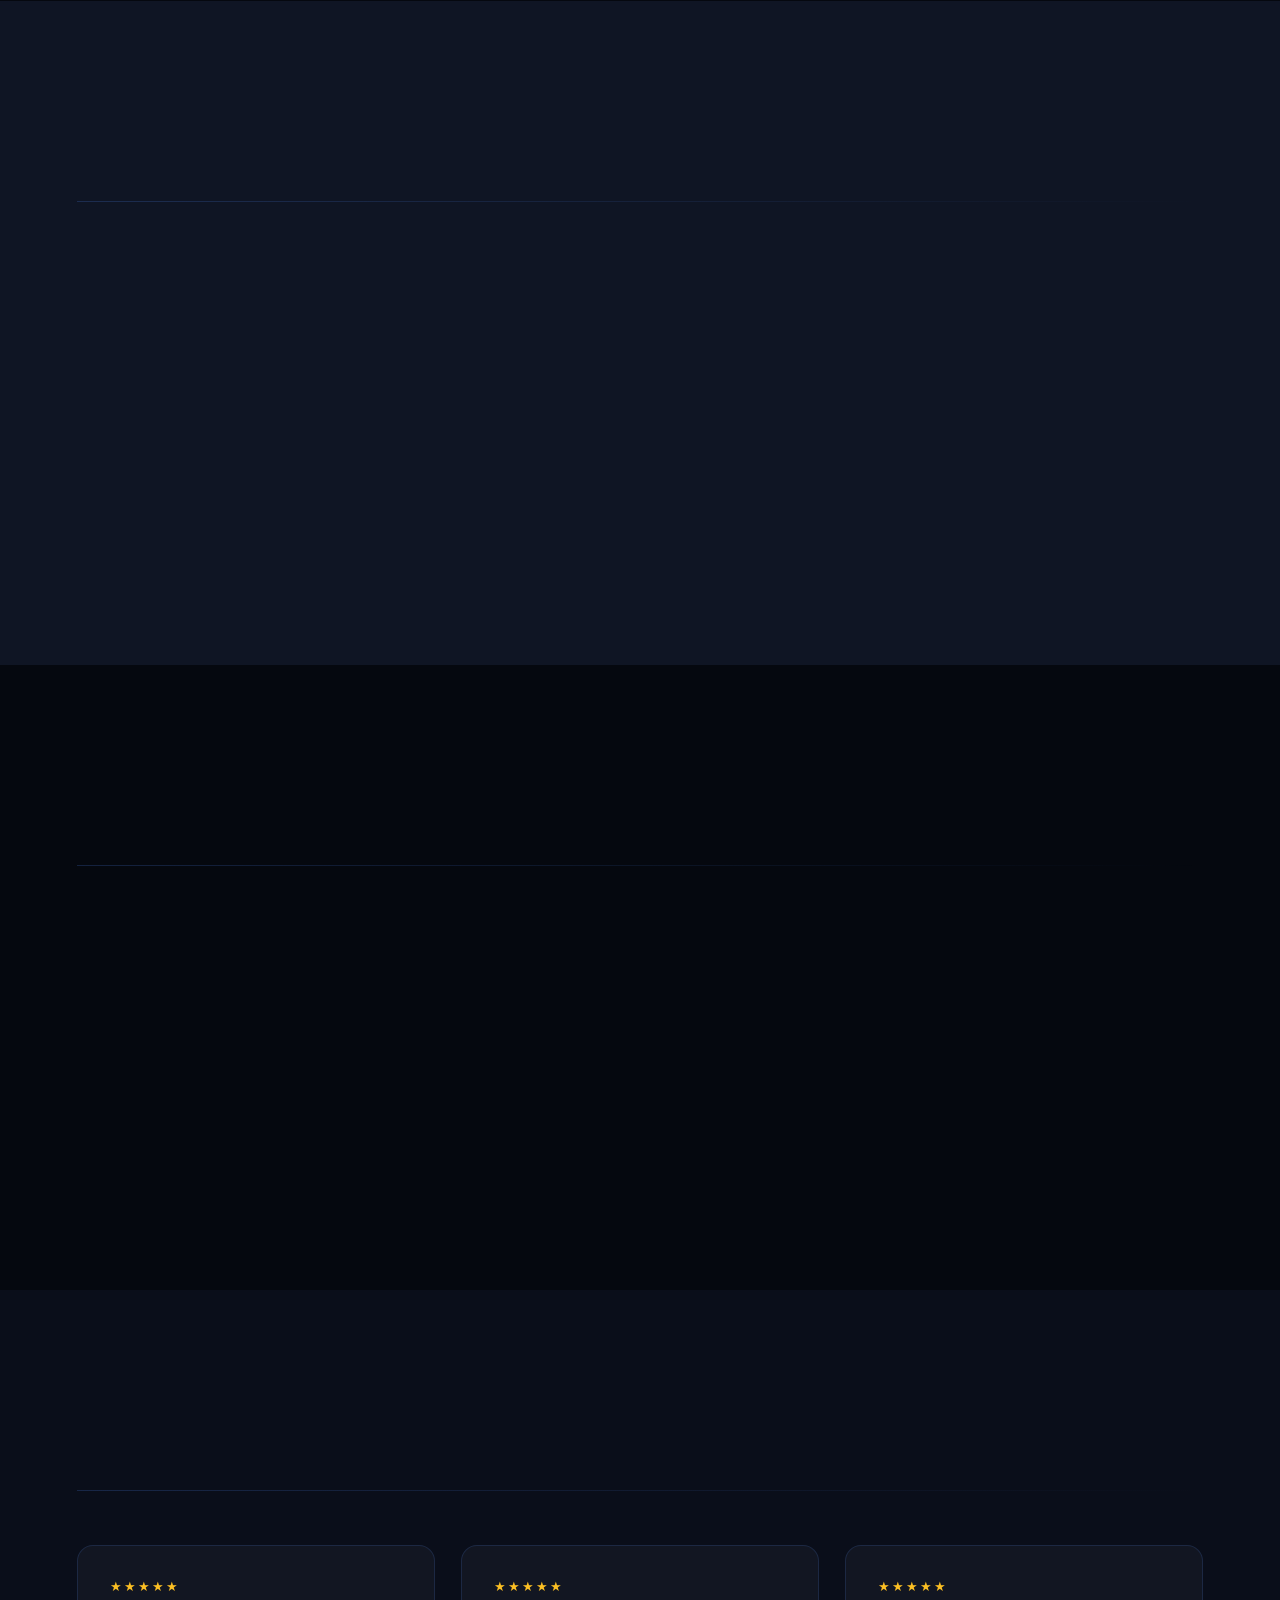
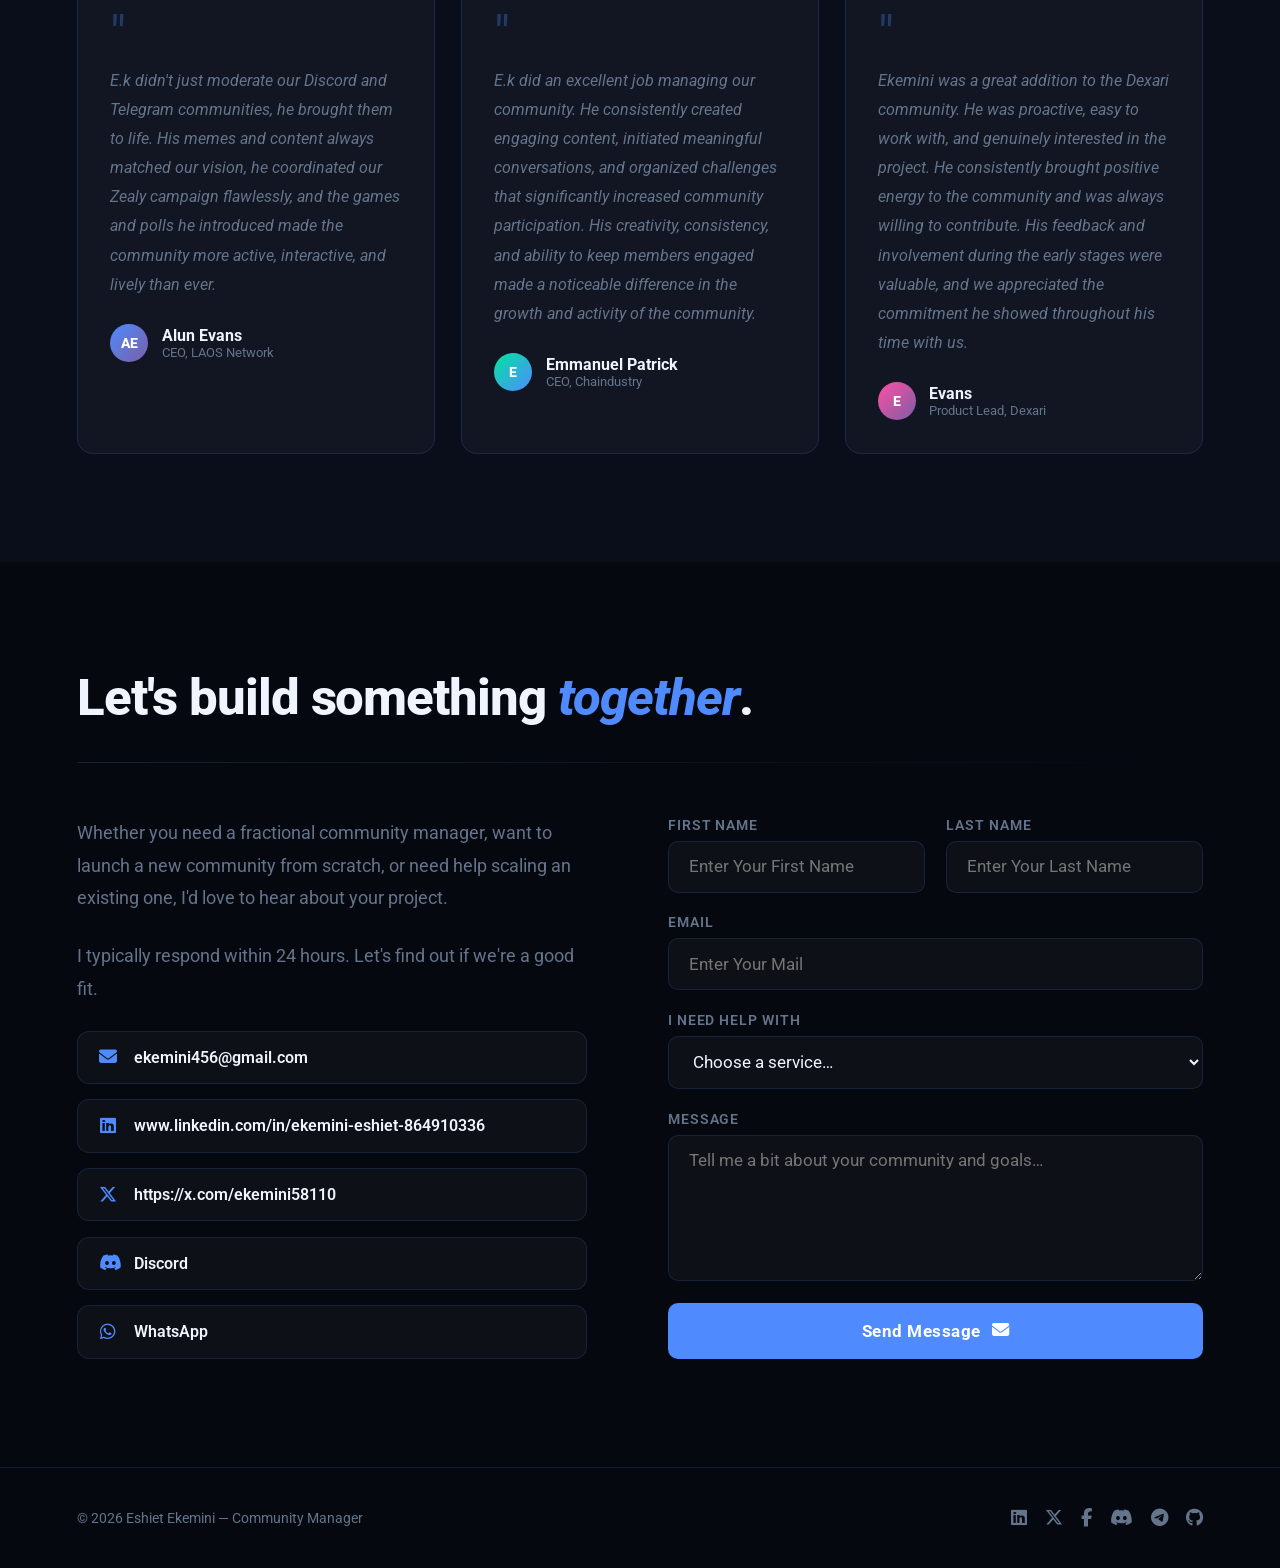
==== commit df88646c: "update contact link to WhatsApp and refine about section text" ====
--- a/mod2.html
+++ b/mod2.html
@@ -75,8 +75,8 @@
             <a class="btn-primary" href="#work">
               See My Work <i class="fa-solid fa-arrow-right"></i>
             </a>
-            <a class="btn-outline" href="https://x.com/ekemini58110" target="_blank" rel="noopener">
-              <i class="fa-brands fa-x-twitter"></i> Get in Touch
+            <a class="btn-outline" href="https://wa.me/2349066287219" target="_blank" rel="noopener">
+              <i class="fa-brands fa-whatsapp"></i> Get in Touch
             </a>
             <a class="btn-outline" href="cv.html" target="_blank" rel="noopener">
               <i class="fa-solid fa-download"></i> Download CV
@@ -157,7 +157,7 @@
           <div class="about-text reveal">
             <p>Hi, I'm <strong>Eshiet Ekemini,</strong> a community manager and growth strategist with <strong>4 years
                 of experience</strong> building passionate, loyal communities for SaaS brands, consumer apps, gaming
-                studios, and Web3 projects.
+              studios, and Web3 projects.
             </p>
             <p>I believe community is the most powerful growth channel a brand can have. My approach centers on
               authentic engagement, structured programming, and data-backed decision-making,
@@ -166,7 +166,8 @@
             <p>From community platform selection and launch, to ambassador programs and cross-platform content
               calendars, I own the full community lifecycle and work as a true partner to the brands I serve.
             </p>
-            <p>Beyond community management, I also have experience building and maintaining websites and web applications. I help brands keep their websites updated, functional, 
+            <p>Beyond community management, I also have experience building and maintaining websites and web
+              applications. I help brands keep their websites updated, functional,
               and aligned with their goals while supporting their overall digital presence.
             </p>
             <div class="about-pills">
@@ -179,7 +180,7 @@
               <span class="pill">Partnerships & Collaborations</span>
               <span class="pill">Analytics & Reporting</span>
               <span class="pill">Website & Community Platform Management Development</span>
-              
+
             </div>
           </div>
           <div class="about-right reveal">
@@ -269,7 +270,7 @@
     <section id="services">
       <div class="section-inner">
         <h2 class="section-title reveal">Services I <em>offer</em>.</h2>
-        <p class="section-sub reveal">From daily moderation to long-term growth — I handle everything your community needs to thrive.</p>
+        <p class="section-sub reveal">From moderation to growth. I handle everything your community needs to thrive.</p>
         <div class="divider"></div>
         <div class="services-grid">
           <div class="service-card reveal">
@@ -779,6 +780,7 @@
           <div class="tool-card reveal"><i class="fa-brands fa-x-twitter"></i><span>X</span></div>
           <div class="tool-card reveal"><i class="fa-brands fa-facebook"></i><span>Facebook</span></div>
           <div class="tool-card reveal"><i class="fa-brands fa-instagram"></i><span>Instagram</span></div>
+          <div class="tool-card reveal"><i class="fa-brands fa-linkedin"></i><span>LinkedIn</span></div>
           <div class="tool-card reveal"><i class="fa-brands fa-github"></i><span>GitHub</span></div>
         </div>
       </div>
@@ -870,11 +872,6 @@
                 <i class="fa-brands fa-discord"></i>
                 <span>Discord</span>
               </a>
-              <a class="channel-link" href="https://www.reddit.com/u/Ekemini1172/s/5zoKAHeZbu" target="_blank"
-                rel="noopener">
-                <i class="fa-brands fa-reddit-alien"></i>
-                <span>Reddit</span>
-              </a>
               <a class="channel-link" href="#">
                 <i class="fa-brands fa-whatsapp"></i>
                 <span>WhatsApp</span>
@@ -914,7 +911,8 @@
               </div>
               <div class="fgroup hidden" id="otherServiceGroup">
                 <label for="otherService">Please specify</label>
-                <input type="text" id="otherService" name="otherService" placeholder="Tell me what you need help with" />
+                <input type="text" id="otherService" name="otherService"
+                  placeholder="Tell me what you need help with" />
               </div>
               <div class="fgroup msg-group">
                 <label for="message">Message</label>
@@ -945,8 +943,6 @@
           class="fa-brands fa-discord"></i></a>
       <a href="https://t.me/Kemieshiett" target="_blank" rel="noopener" aria-label="Telegram"><i
           class="fa-brands fa-telegram"></i></a>
-      <a href="https://www.reddit.com/u/Ekemini1172/s/5zoKAHeZbu" target="_blank" rel="noopener" aria-label="Reddit"><i
-          class="fa-brands fa-reddit-alien"></i></a>
       <a href="https://github.com/Ekemzzz" target="_blank" rel="noopener" aria-label="GitHub"><i
           class="fa-brands fa-github"></i></a>
     </div>
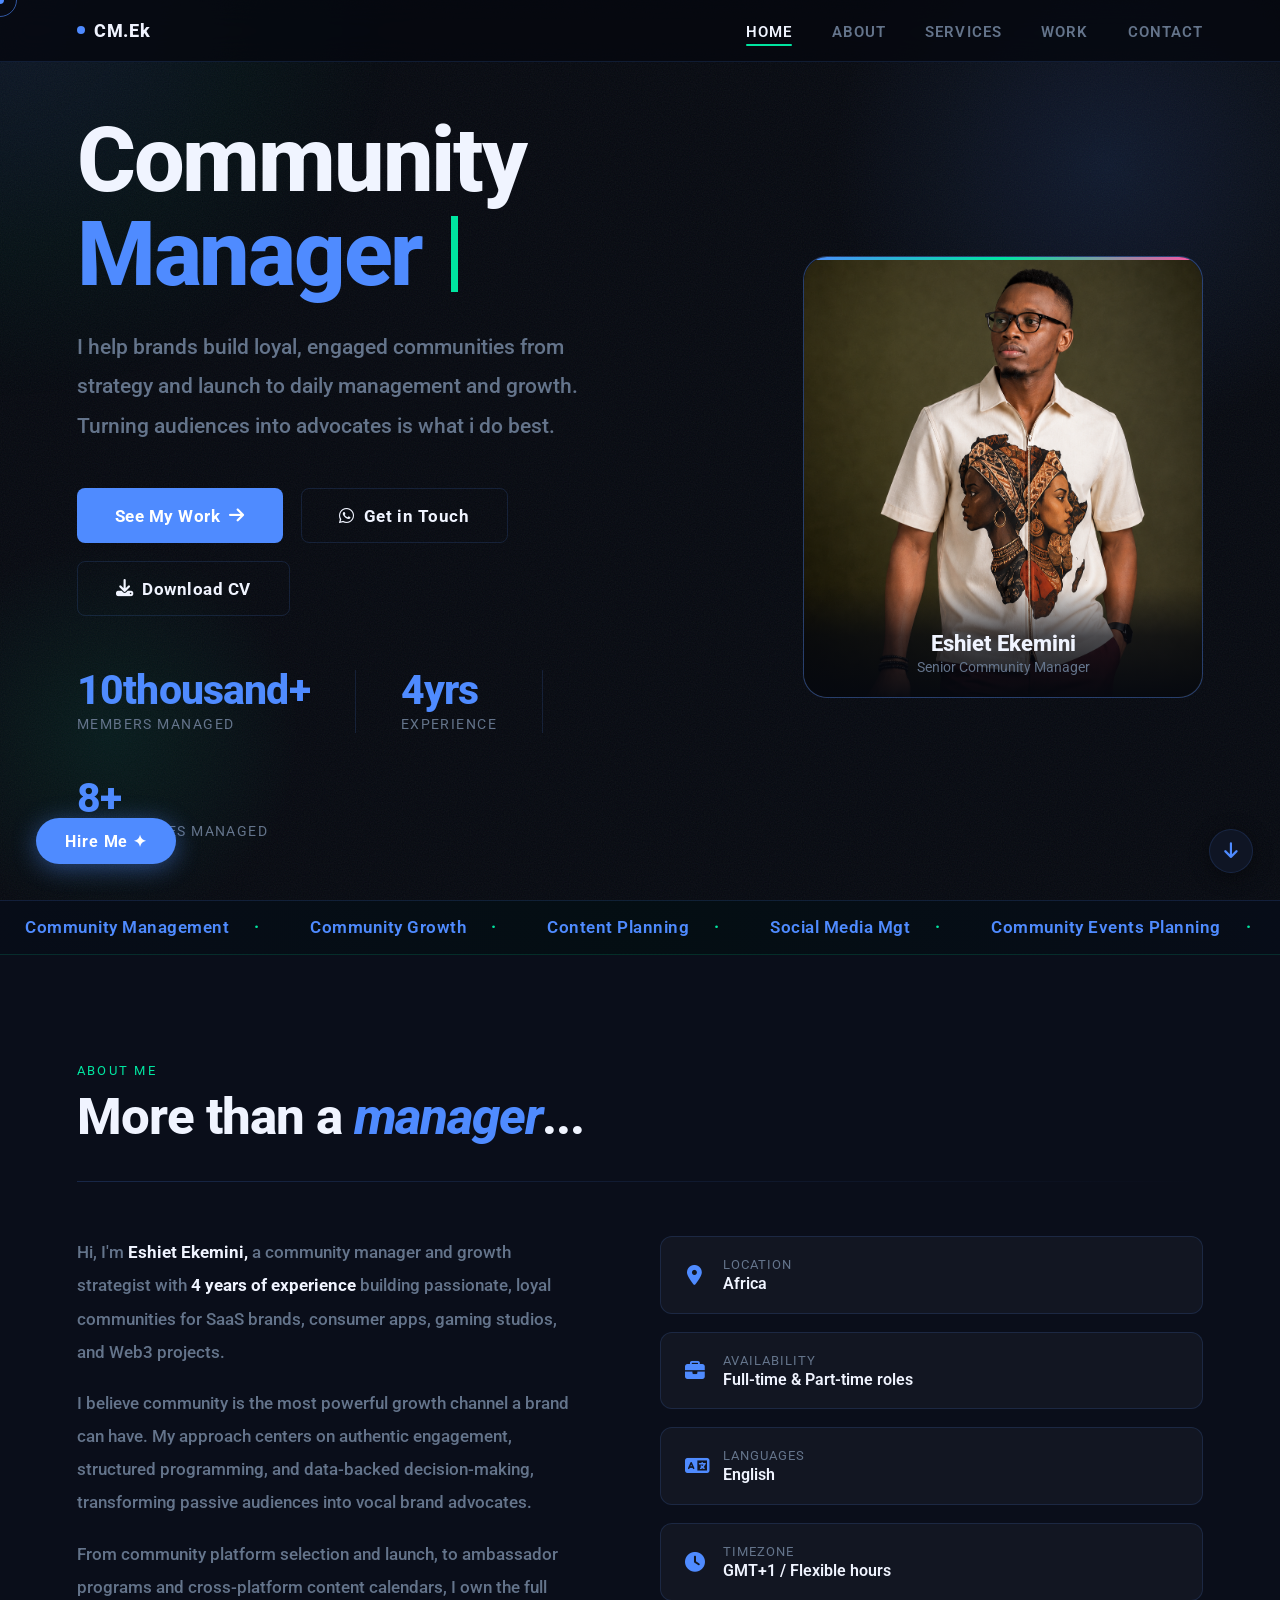
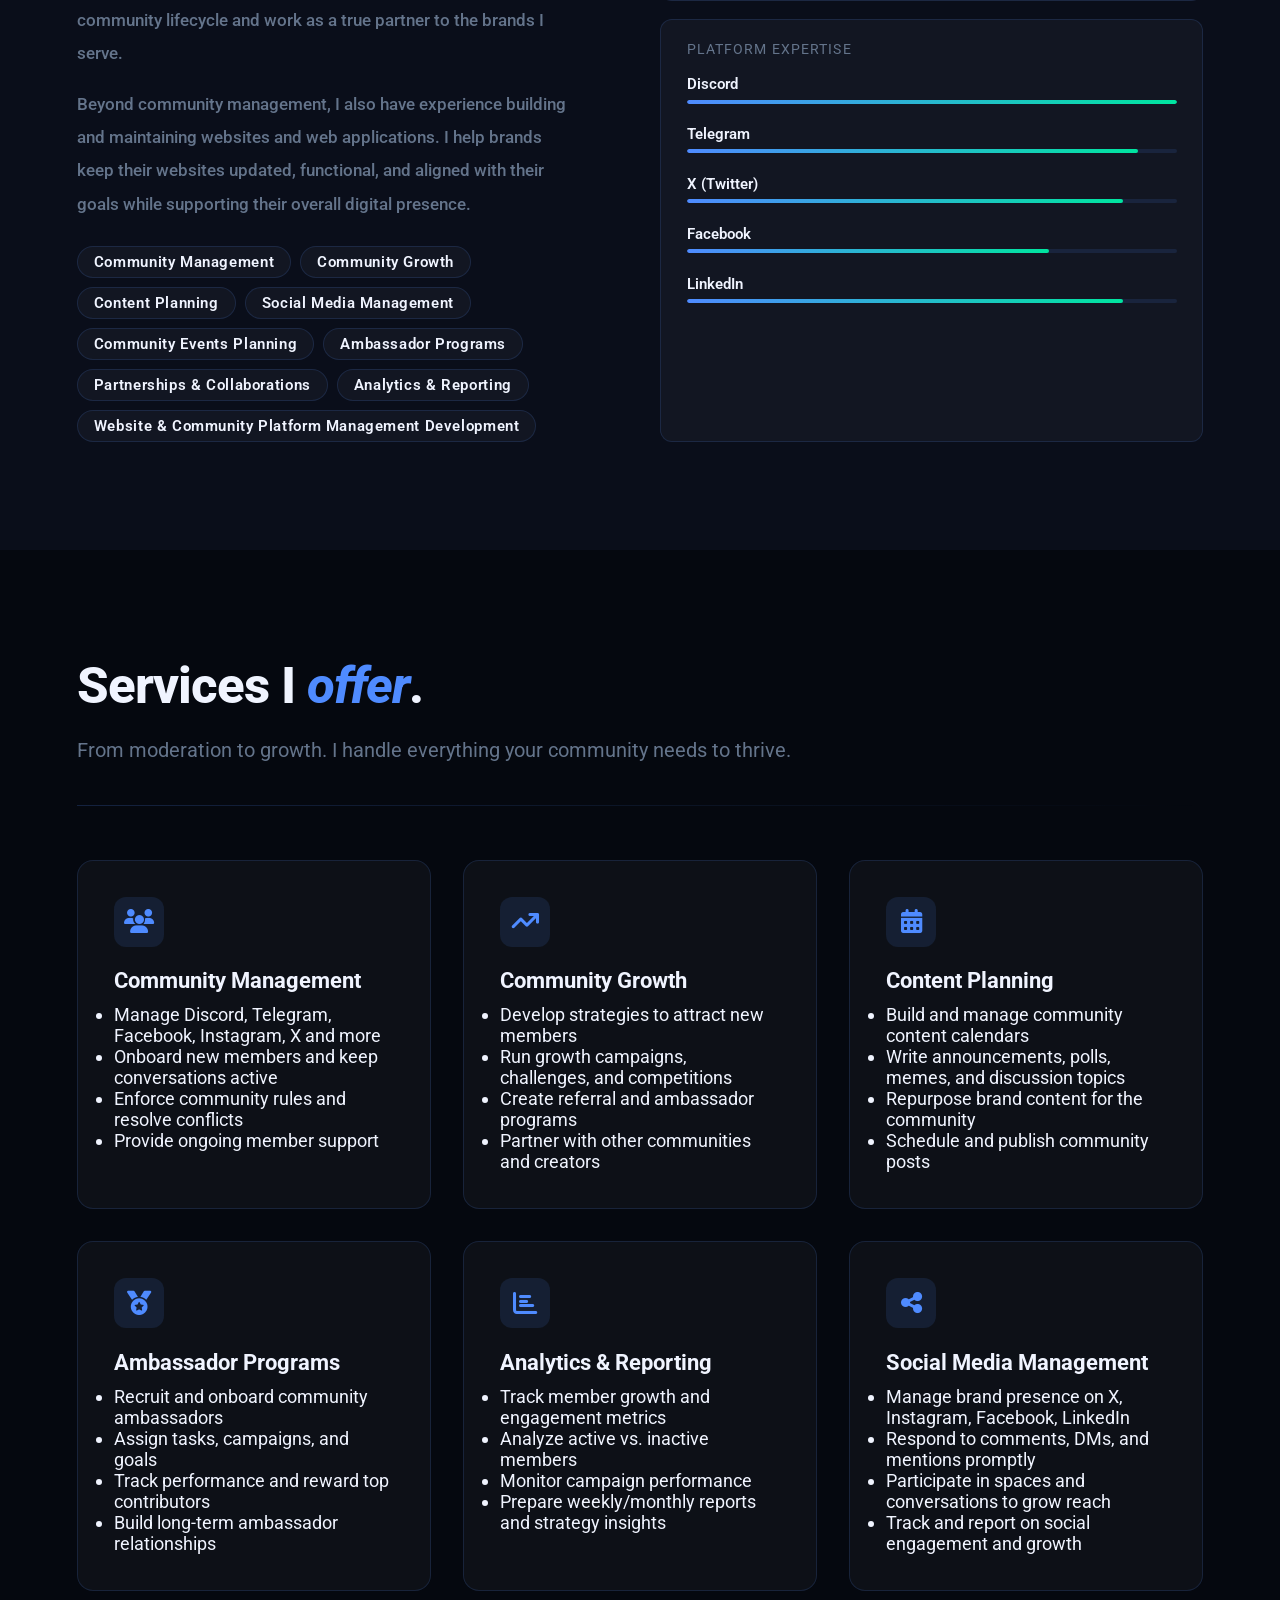
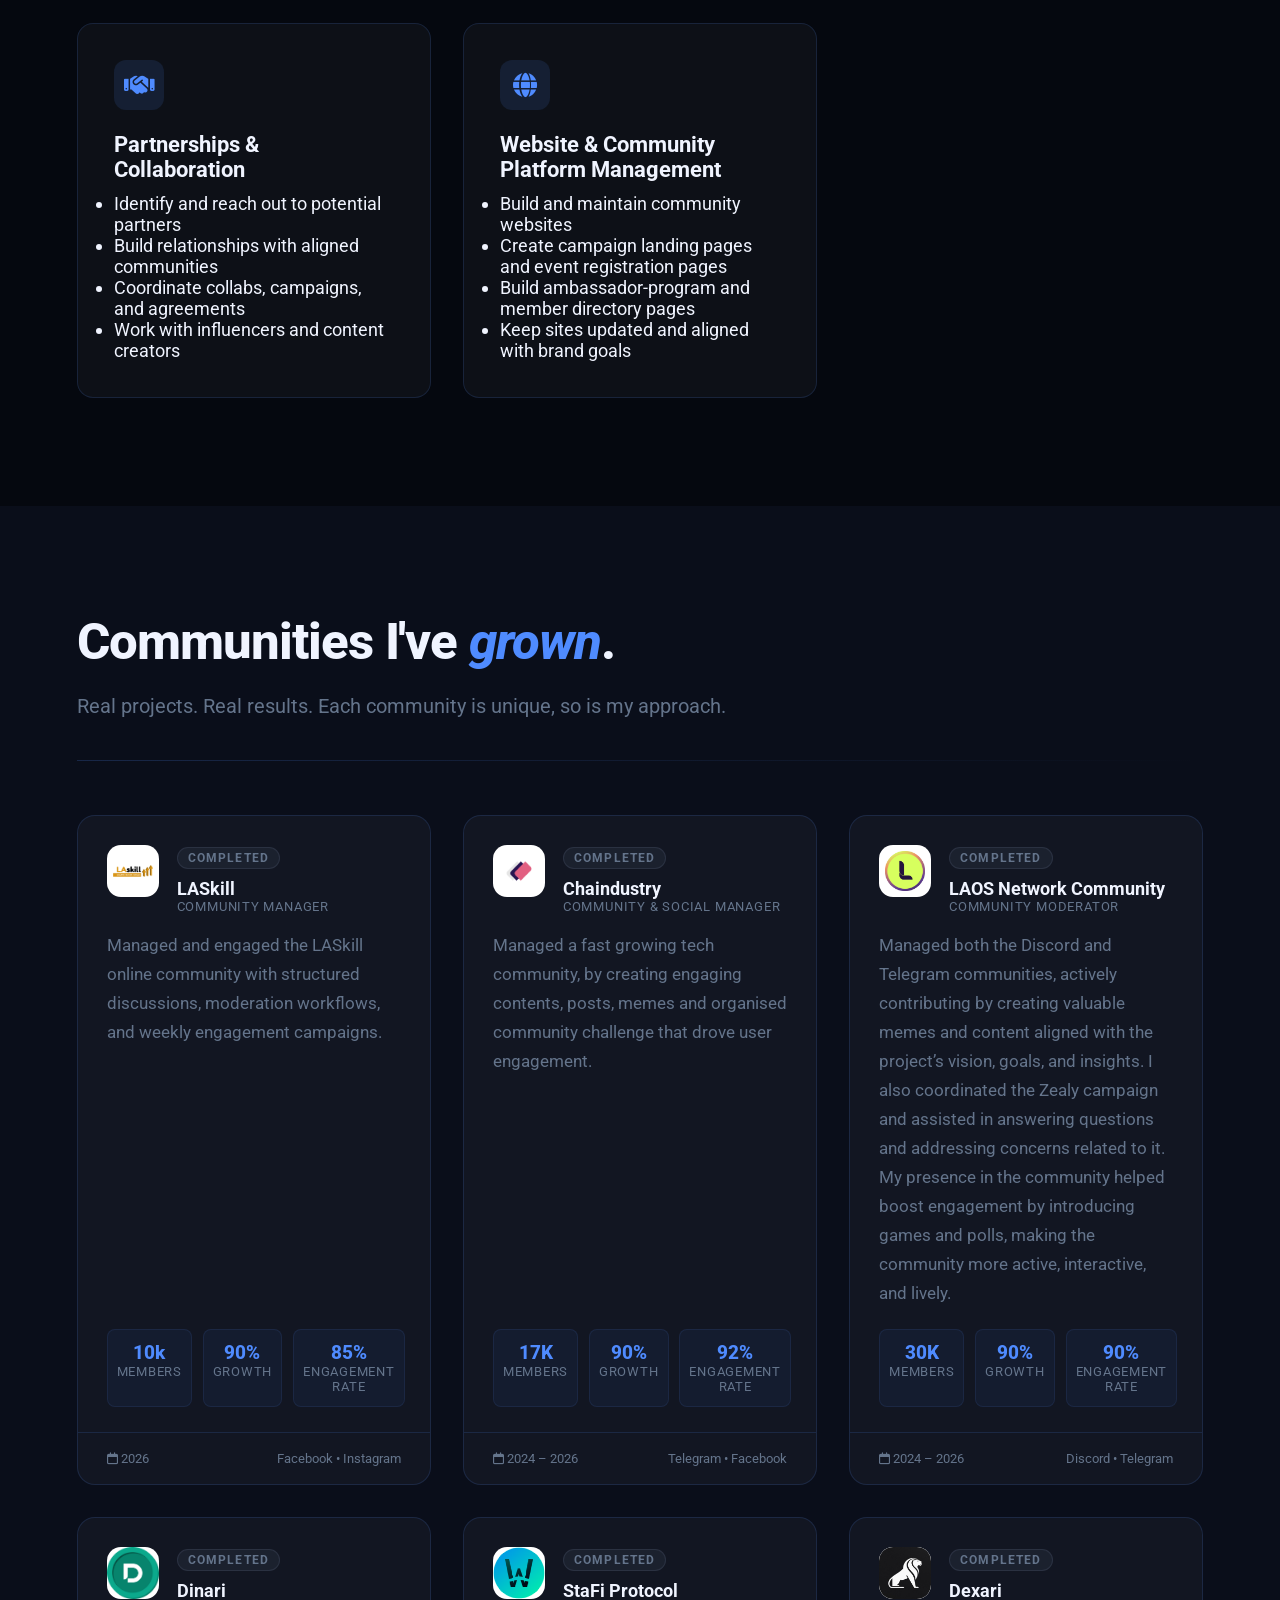
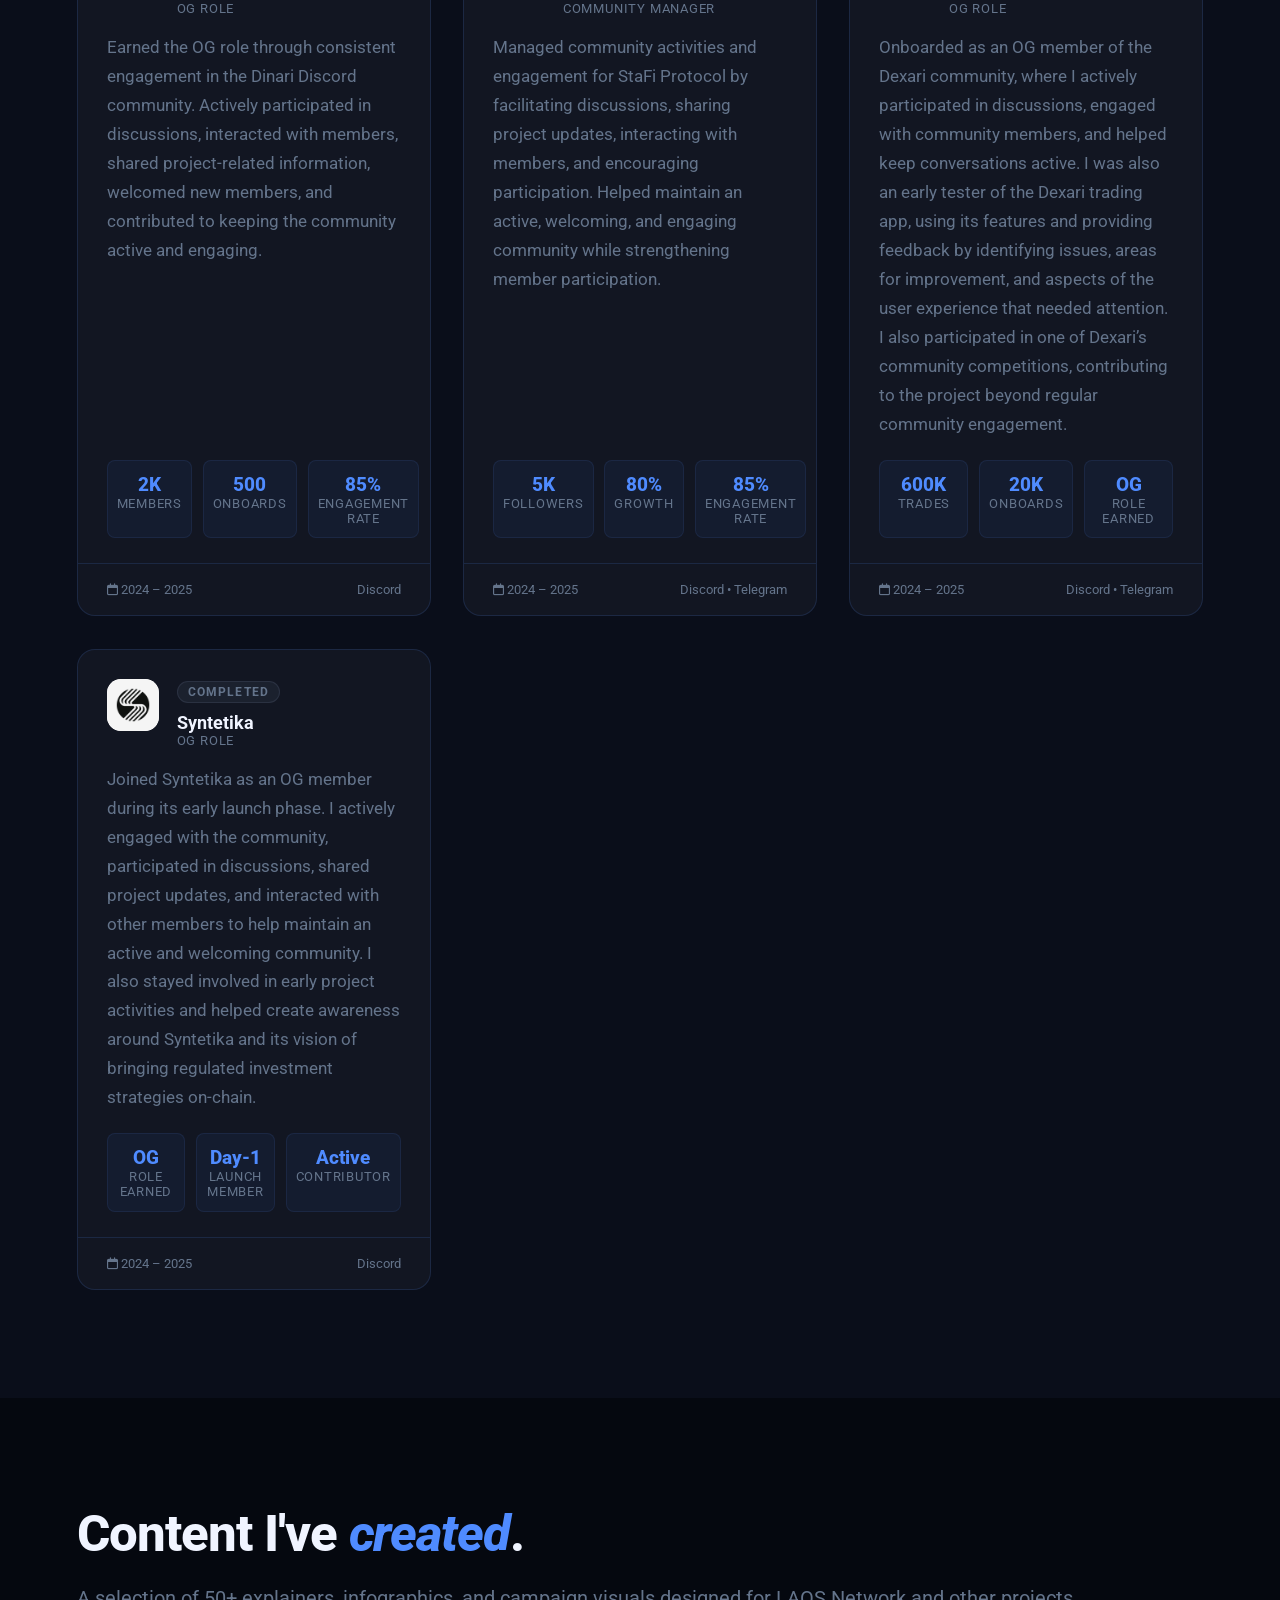
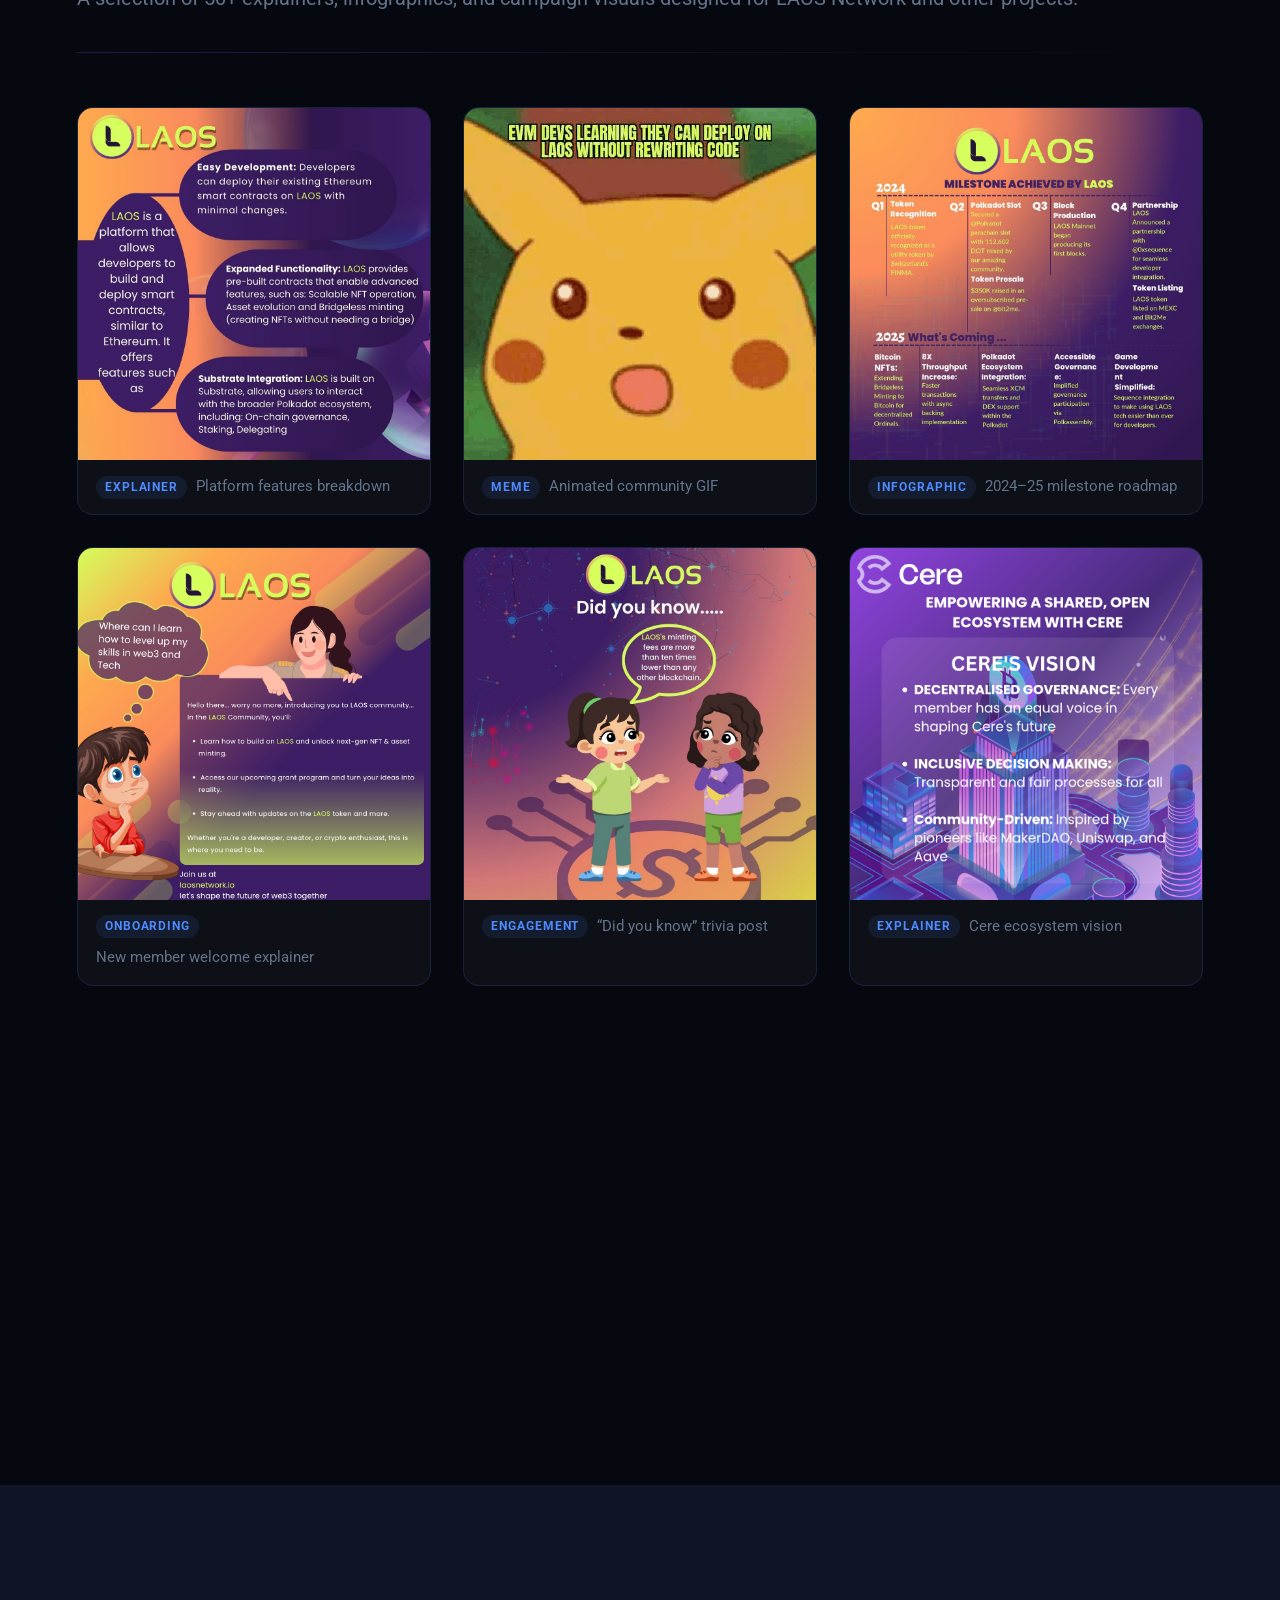
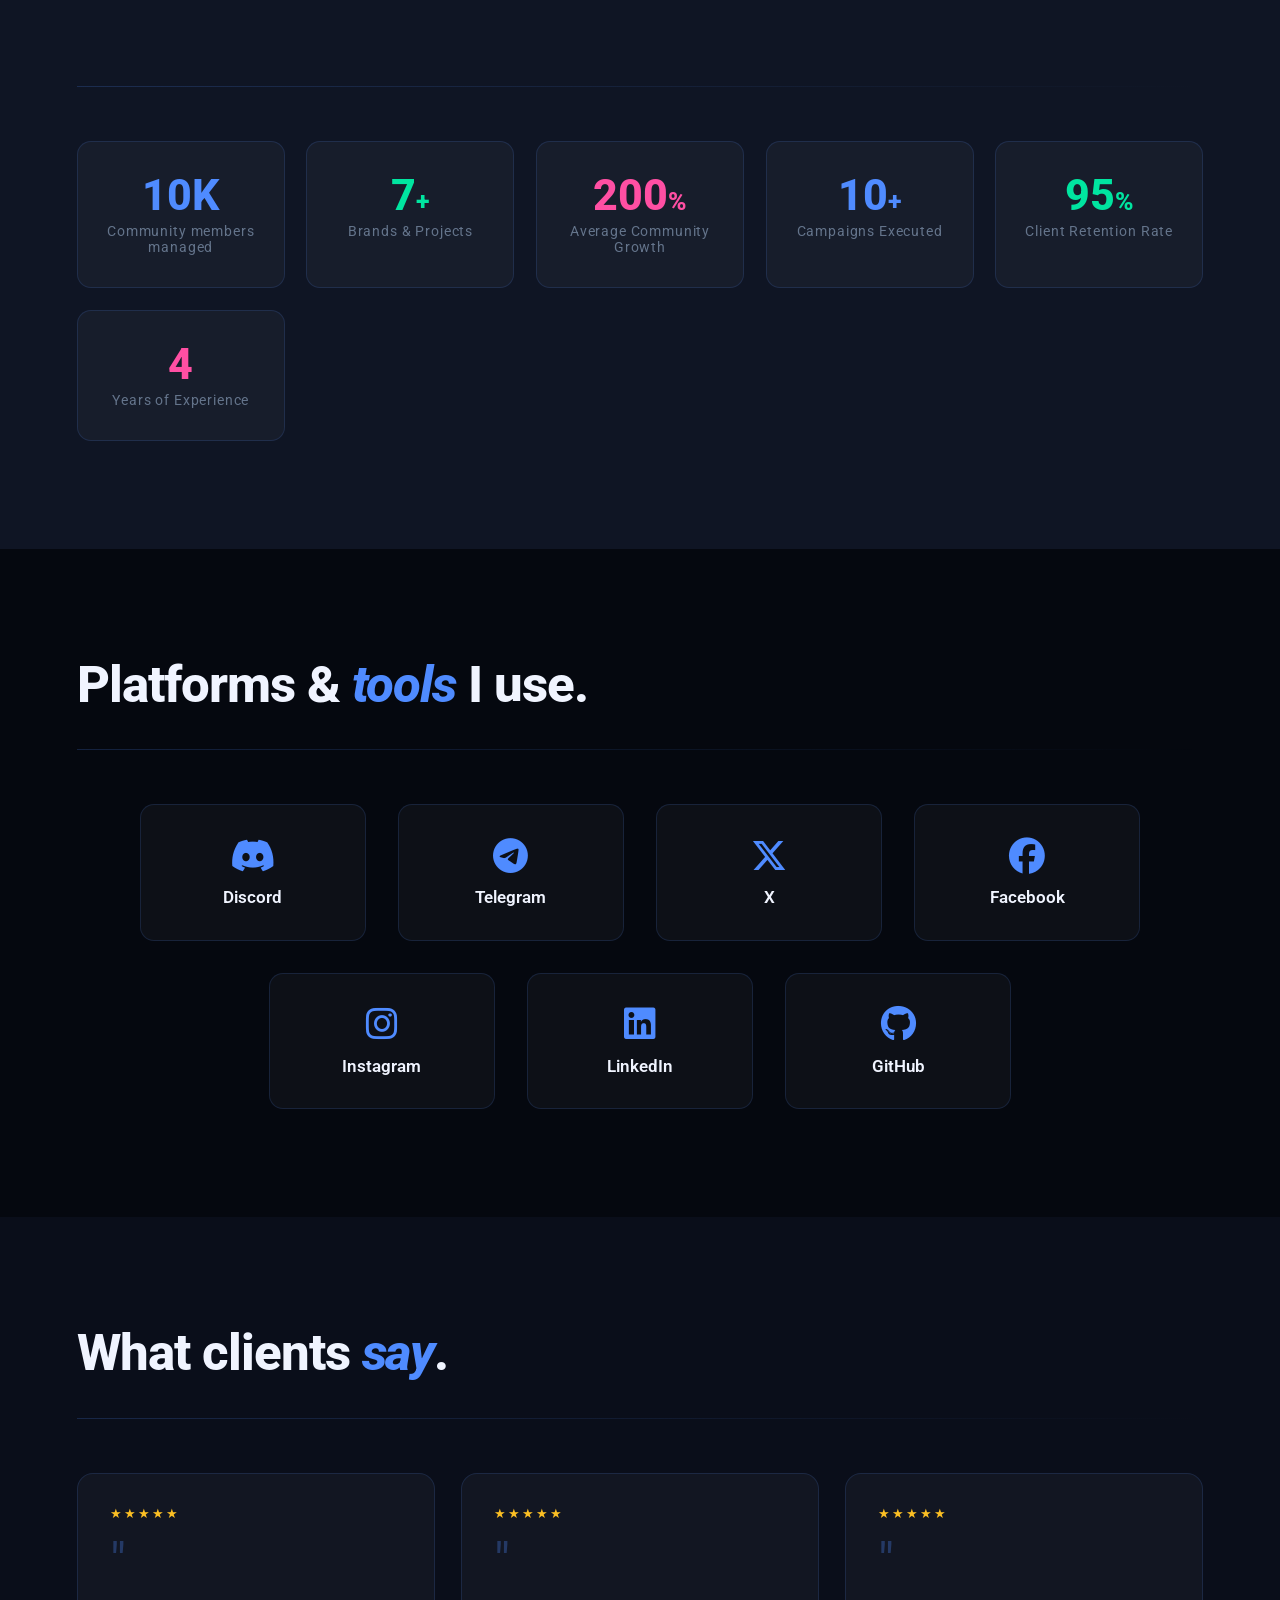
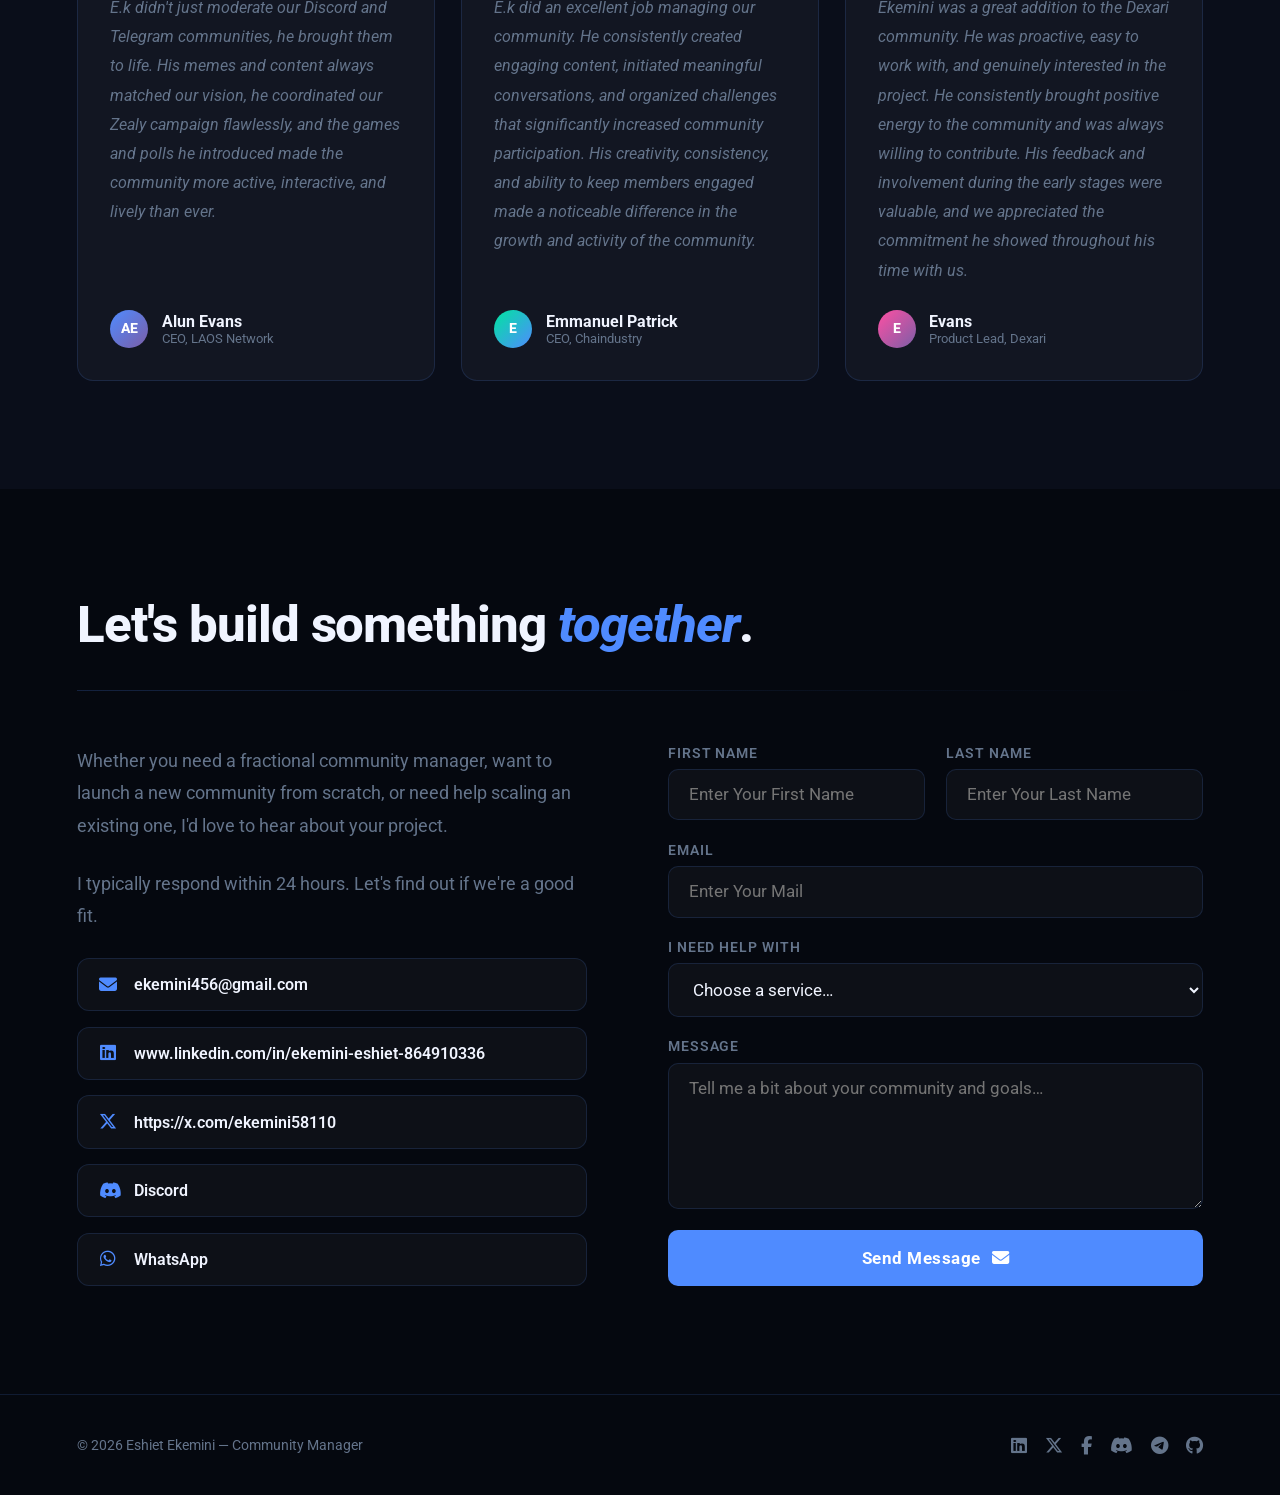
==== commit 236b8a9e: "Refactor code structure for improved readability and maintainability" ====
--- a/mod2.html
+++ b/mod2.html
@@ -504,7 +504,7 @@
               <div class="work-icon dinari-logo"><img src="./Dinari-token-icon.png" alt="Dinari logo" loading="lazy">
               </div>
               <div class="work-meta">
-                <div class="work-status live"><i class="fa-solid fa-circle" style="font-size:0.45rem"></i> Active</div>
+                <div class="work-status past">Completed</div>
                 <div class="work-name">Dinari</div>
                 <div class="work-role">OG Role</div>
               </div>
@@ -615,7 +615,7 @@
               <div class="work-icon syntetika-logo"><img src="./syntetika-logo.png" alt="Syntetika logo" loading="lazy">
               </div>
               <div class="work-meta">
-                <div class="work-status live"><i class="fa-solid fa-circle" style="font-size:0.45rem"></i> Active</div>
+                <div class="work-status past">Completed</div>
                 <div class="work-name">Syntetika</div>
                 <div class="work-role">OG Role</div>
               </div>
@@ -655,8 +655,7 @@
     <section id="content">
       <div class="section-inner">
         <h2 class="section-title reveal">Content I've <em>created</em>.</h2>
-        <p class="section-sub reveal">A selection of the 50+ explainers, infographics, and campaign visuals I designed
-          for the LAOS Network community and other projects.</p>
+        <p class="section-sub reveal">A selection of 50+ explainers, infographics, and campaign visuals designed for LAOS Network and other projects.</p>
         <div class="divider"></div>
         <div class="content-grid">
           <figure class="content-card reveal">
@@ -737,9 +736,8 @@
         <div class="divider"></div>
         <div class="impact-grid">
           <div class="impact-card reveal">
-            <div class="impact-num blue"><span class="count" data-target="800">800</span>K<span
-                style="font-size:1.4rem">+</span></div>
-            <div class="impact-label">Community Reach</div>
+            <div class="impact-num blue"><span class="count" data-target="10">10</span>K</div>
+            <div class="impact-label">Community members managed</div>
           </div>
           <div class="impact-card reveal">
             <div class="impact-num green"><span class="count" data-target="7">7</span><span
@@ -872,7 +870,7 @@
                 <i class="fa-brands fa-discord"></i>
                 <span>Discord</span>
               </a>
-              <a class="channel-link" href="#">
+              <a class="channel-link" href="https://wa.me/2349066287219" target="_blank" rel="noopener">
                 <i class="fa-brands fa-whatsapp"></i>
                 <span>WhatsApp</span>
               </a>
--- a/styles.css
+++ b/styles.css
@@ -21,6 +21,7 @@
 
 html {
   scroll-behavior: smooth;
+  -webkit-text-size-adjust: 100%;
 }
 
 /* Make font size bigger on desktop screens */
@@ -41,6 +42,10 @@
   color: var(--white);
   font-family: 'Roboto', sans-serif;
   overflow-x: hidden;
+}
+
+img {
+  max-width: 100%;
 }
 
 /* ── Ambient background fx — film grain + spotlight ── */
@@ -259,7 +264,7 @@
   min-height: 100vh;
   display: flex;
   align-items: center;
-  padding: 9rem 6vw 5rem;
+  padding: 5.5rem 6vw 2.5rem;
   position: relative;
   overflow: hidden;
 }
@@ -297,7 +302,7 @@
 .hero-inner {
   display: flex;
   align-items: center;
-  gap: 5rem;
+  gap: 4.5rem;
   width: 100%;
   max-width: 1280px;
   margin: 0 auto;
@@ -515,8 +520,8 @@
   z-index: 1;
   width: 400px;
   background: var(--card);
-  border: 1px solid rgba(79, 139, 255, 0.3);
-  border-radius: 200px;
+  border: 1px solid rgba(79, 139, 255, 0.35);
+  border-radius: 24px;
   padding: 0;
   overflow: hidden;
   transition: transform 0.25s, border-color 0.25s, box-shadow 0.25s;
@@ -538,13 +543,14 @@
   right: 0;
   height: 3px;
   background: linear-gradient(90deg, var(--accent), var(--green), var(--pink));
+  z-index: 2;
 }
 
 .profile-head {
   position: relative;
-  height: 390px;
+  height: 440px;
   overflow: hidden;
-  border-radius: 20px 20px 0 0;
+  border-radius: 24px;
 }
 
 .profile-avatar {
@@ -562,7 +568,7 @@
   width: 100%;
   height: 100%;
   object-fit: cover;
-  object-position: center 15%;
+  object-position: center 20%;
   display: block;
   transition: transform 0.4s ease;
 }
@@ -811,7 +817,6 @@
   color: var(--muted);
   font-size: 1.12rem;
   line-height: 1.8;
-  max-width: 880px;
 }
 
 .divider {
@@ -831,7 +836,7 @@
   display: grid;
   grid-template-columns: 1fr 1.1fr;
   gap: 5rem;
-  align-items: start;
+  align-items: stretch;
   margin-top: 3rem;
 }
 
@@ -852,6 +857,22 @@
   flex-wrap: wrap;
   gap: 0.5rem;
   margin-top: 1.4rem;
+}
+
+@media (max-width: 767px) {
+  .about-pills {
+    display: grid;
+    grid-template-columns: repeat(2, 1fr);
+    gap: 0.5rem;
+  }
+
+  .pill {
+    text-align: center;
+  }
+
+  .about-pills .pill:last-child {
+    grid-column: span 2;
+  }
 }
 
 .pill {
@@ -871,6 +892,10 @@
   gap: 1rem;
 }
 
+.about-right > div:last-child {
+  flex: 1;
+}
+
 .info-row {
   background: var(--card);
   border: 1px solid var(--border);
@@ -908,9 +933,8 @@
 }
 
 .exp-item {
-  display: flex;
-  justify-content: space-between;
-  margin-bottom: 0.8rem;
+  display: block;
+  margin-bottom: 1.2rem;
 }
 
 .exp-label {
@@ -942,8 +966,9 @@
 
 @media (min-width: 992px) {
   .services-grid {
-    grid-template-columns: repeat(3, 1fr);
+    grid-template-columns: repeat(3, minmax(0, 360px));
     gap: 1.8rem;
+    justify-content: center;
   }
 }
 
@@ -1264,6 +1289,17 @@
   gap: 0.6rem;
 }
 
+@media (max-width: 560px) {
+  .work-results {
+    grid-template-columns: repeat(2, 1fr);
+    gap: 0.5rem;
+  }
+
+  .work-results .result-box:nth-child(3):last-child {
+    grid-column: span 2;
+  }
+}
+
 .result-box {
   background: rgba(79, 139, 255, 0.06);
   border: 1px solid rgba(79, 139, 255, 0.1);
@@ -1438,7 +1474,7 @@
   background: rgba(5, 8, 15, 0.94);
   backdrop-filter: blur(10px);
   overflow-y: auto;
-  padding: 4.5rem 6vw 3rem;
+  padding: 1.5rem 6vw 3rem;
 }
 
 .laos-modal.open {
@@ -1449,18 +1485,52 @@
   display: flex;
   justify-content: space-between;
   align-items: center;
+  gap: 1rem;
   max-width: 1200px;
   margin: 0 auto 1.4rem;
+  padding: 0.5rem 0;
+  position: sticky;
+  top: 0;
+  background: rgba(5, 8, 15, 0.94);
+  z-index: 2;
 }
 
 .laos-modal-head h3 {
   font-size: 1.15rem;
   font-weight: 700;
-}
-
-.lm-close {
-  position: static;
+  flex: 1;
+  min-width: 0;
+  padding-right: 0.5rem;
+  line-height: 1.35;
+  overflow-wrap: anywhere;
+}
+
+.laos-modal-head .lm-close {
+  position: relative;
   transform: none;
+  flex-shrink: 0;
+  top: auto;
+  right: auto;
+  bottom: auto;
+  left: auto;
+}
+
+@media (max-width: 480px) {
+  .laos-modal-head {
+    align-items: flex-start;
+    gap: 0.75rem;
+  }
+
+  .laos-modal-head h3 {
+    font-size: 1rem;
+    padding-top: 0.4rem;
+    padding-right: 0;
+  }
+
+  .lm-close {
+    width: 40px;
+    height: 40px;
+  }
 }
 
 .laos-modal .laos-grid {
@@ -1588,6 +1658,25 @@
   margin-top: 3rem;
 }
 
+@media (max-width: 560px) {
+  .impact-grid {
+    grid-template-columns: repeat(2, 1fr);
+    gap: 0.75rem;
+  }
+
+  .impact-card {
+    padding: 1.2rem 0.8rem;
+  }
+
+  .impact-num {
+    font-size: 1.8rem;
+  }
+
+  .impact-label {
+    font-size: 0.72rem;
+  }
+}
+
 .impact-card {
   background: var(--card);
   border: 1px solid var(--border);
@@ -1628,44 +1717,14 @@
 
 /* ── Tools ───────────────────────────────────── */
 .tools-grid {
-  display: grid;
-  grid-template-columns: repeat(auto-fill, minmax(150px, 1fr));
+  display: flex;
+  flex-wrap: wrap;
+  justify-content: center;
   gap: 1.4rem;
   margin-top: 3rem;
-}
-
-@media (min-width: 992px) {
-  .tools-grid {
-    grid-template-columns: repeat(6, 1fr);
-    gap: 1.8rem;
-  }
-
-  .tool-card {
-    padding: 1.8rem 1rem;
-  }
-
-  .tool-card i {
-    font-size: 2rem;
-    margin-bottom: 0.7rem;
-  }
-
-  .tool-card span {
-    font-size: 0.92rem;
-  }
-}
-
-@media (max-width: 991px) {
-  .tools-grid {
-    grid-template-columns: repeat(3, 1fr);
-    gap: 1.2rem;
-  }
-}
-
-@media (max-width: 560px) {
-  .tools-grid {
-    grid-template-columns: repeat(2, 1fr);
-    gap: 1rem;
-  }
+  max-width: 960px;
+  margin-left: auto;
+  margin-right: auto;
 }
 
 .tool-card {
@@ -1674,13 +1733,16 @@
   border-radius: 14px;
   padding: 1.4rem 0.9rem;
   text-align: center;
-  transition: border-color 0.25s, background 0.25s, transform 0.25s;
+  transition: border-color 0.25s, background 0.25s, transform 0.25s, box-shadow 0.25s;
+  flex: 0 0 calc(50% - 0.7rem);
+  box-sizing: border-box;
 }
 
 .tool-card:hover {
   border-color: var(--accent);
   background: rgba(79, 139, 255, 0.08);
   transform: translateY(-4px);
+  box-shadow: 0 8px 20px rgba(0, 0, 0, 0.2);
 }
 
 .tool-card i {
@@ -1688,12 +1750,44 @@
   display: block;
   margin-bottom: 0.6rem;
   color: var(--accent);
+  transition: transform 0.25s;
+}
+
+.tool-card:hover i {
+  transform: scale(1.1);
 }
 
 .tool-card span {
   font-size: 0.85rem;
   color: var(--white);
   font-weight: 600;
+}
+
+@media (min-width: 561px) {
+  .tool-card {
+    flex: 0 0 calc(33.333% - 0.95rem);
+  }
+}
+
+@media (min-width: 992px) {
+  .tools-grid {
+    gap: 1.8rem;
+    max-width: 1000px;
+  }
+
+  .tool-card {
+    flex: 0 0 calc(25% - 1.35rem);
+    padding: 1.8rem 1rem;
+  }
+
+  .tool-card i {
+    font-size: 2rem;
+    margin-bottom: 0.7rem;
+  }
+
+  .tool-card span {
+    font-size: 0.92rem;
+  }
 }
 
 /* ── Testimonials ────────────────────────────── */
@@ -1714,6 +1808,8 @@
   border-radius: 16px;
   padding: 1.8rem;
   position: relative;
+  display: flex;
+  flex-direction: column;
 }
 
 .tcard-stars {
@@ -1737,12 +1833,14 @@
   line-height: 1.8;
   font-style: italic;
   margin: 0.3rem 0 1.4rem;
+  flex: 1;
 }
 
 .tcard-author {
   display: flex;
   align-items: center;
   gap: 0.75rem;
+  margin-top: auto;
 }
 
 .tcard-avatar {
@@ -2028,6 +2126,15 @@
 
 /* ── Responsive ──────────────────────────────── */
 @media (max-width: 960px) {
+  body {
+    cursor: auto !important;
+  }
+
+  .cursor,
+  .cursor-ring {
+    display: none !important;
+  }
+
   .hero-inner {
     flex-direction: column;
     gap: 3rem;
@@ -2061,7 +2168,7 @@
 
   .nav-toggle {
     display: flex;
-    cursor: none;
+    cursor: pointer;
   }
 
   .nav-links.open {
@@ -2077,6 +2184,7 @@
     border-left: 1px solid var(--border);
     z-index: 99;
     gap: 1.5rem;
+    box-shadow: -10px 0 30px rgba(0, 0, 0, 0.5);
   }
 
   .nav-links.open a {
@@ -2091,10 +2199,6 @@
 
   .profile-card {
     width: 100%;
-  }
-
-  .work-results {
-    grid-template-columns: 1fr 1fr;
   }
 
   .laos-box {
@@ -2111,4 +2215,207 @@
   .laos-box-arrow {
     display: none;
   }
-}+}
+
+@media (max-width: 480px) {
+  section {
+    padding: 3.5rem 4vw;
+  }
+
+  .hero-actions {
+    flex-direction: column;
+    width: 100%;
+    gap: 0.8rem;
+  }
+
+  .btn-primary,
+  .btn-outline {
+    width: 100%;
+    justify-content: center;
+  }
+}
+
+/* Small-screen layout safeguards */
+.hero-left,
+.about-grid > *,
+.contact-grid > *,
+.work-card,
+.channel-link span {
+  min-width: 0;
+}
+
+.channel-link span {
+  overflow-wrap: anywhere;
+}
+
+@media (max-width: 767px) {
+  nav {
+    padding: 1rem 5vw;
+  }
+
+  .nav-links.open {
+    width: min(84vw, 320px);
+    padding: 5rem 1.5rem 2rem;
+  }
+
+  .hero {
+    min-height: auto;
+    padding: 7rem 5vw 4rem;
+  }
+
+  .hero-inner {
+    gap: 2.5rem;
+  }
+
+  .profile-card {
+    width: min(100%, 400px);
+  }
+
+  .profile-head {
+    height: min(105vw, 390px);
+  }
+
+  section {
+    padding: 4.5rem 5vw;
+  }
+
+  .section-sub {
+    font-size: 1rem;
+  }
+
+  .services-grid,
+  .work-grid,
+  .content-grid {
+    grid-template-columns: 1fr;
+    gap: 1rem;
+    margin-top: 2rem;
+  }
+
+  .about-grid,
+  .contact-grid {
+    gap: 2rem;
+    margin-top: 2rem;
+  }
+
+  .service-card,
+  .tcard {
+    padding: 1.5rem;
+  }
+
+  .work-card-header,
+  .work-footer {
+    padding-left: 1.25rem;
+    padding-right: 1.25rem;
+  }
+
+  .work-body {
+    padding-left: 1.25rem;
+    padding-right: 1.25rem;
+  }
+
+  .laos-modal {
+    padding: 4.25rem 4vw 2rem;
+  }
+
+  .laos-modal .laos-grid {
+    grid-template-columns: repeat(auto-fill, minmax(110px, 1fr));
+  }
+}
+
+@media (max-width: 480px) {
+  .hero-name {
+    font-size: clamp(2.7rem, 13vw, 3.5rem);
+  }
+
+  .hero-desc {
+    font-size: 1rem;
+    line-height: 1.7;
+    margin-bottom: 1.8rem;
+  }
+
+  .hero-metrics {
+    display: grid;
+    grid-template-columns: repeat(3, minmax(0, 1fr));
+    gap: 0.75rem;
+    margin-top: 2.25rem;
+    text-align: center;
+    justify-items: center;
+  }
+
+  .metric-divider {
+    display: none;
+  }
+
+  .metric-num {
+    font-size: 1.55rem;
+  }
+
+  .metric-label {
+    font-size: 0.62rem;
+    letter-spacing: 0.06em;
+    line-height: 1.35;
+  }
+
+  .laos-box {
+    align-items: flex-start;
+  }
+
+  .laos-box-text h3 {
+    font-size: 0.95rem;
+  }
+
+  .laos-box-text p {
+    line-height: 1.45;
+  }
+
+  .lightbox img {
+    max-width: calc(100vw - 2rem);
+    max-height: 72svh;
+  }
+
+  .lb-btn {
+    width: 40px;
+    height: 40px;
+  }
+
+  .lb-prev,
+  .lb-next {
+    top: auto;
+    bottom: 1rem;
+    transform: none;
+  }
+
+  .lb-prev {
+    left: calc(50% - 48px);
+  }
+
+  .lb-next {
+    right: calc(50% - 48px);
+  }
+
+  .lb-caption {
+    bottom: 4.5rem;
+    max-width: calc(100vw - 2rem);
+  }
+
+  footer {
+    flex-direction: column;
+    justify-content: center;
+    text-align: center;
+  }
+
+  .footer-socials {
+    flex-wrap: wrap;
+    justify-content: center;
+  }
+
+  .hire-me-sticky {
+    left: 1rem;
+    bottom: 1rem;
+    padding: 0.7rem 1.1rem;
+  }
+
+  .scroll-btn {
+    right: 1rem;
+  }
+}
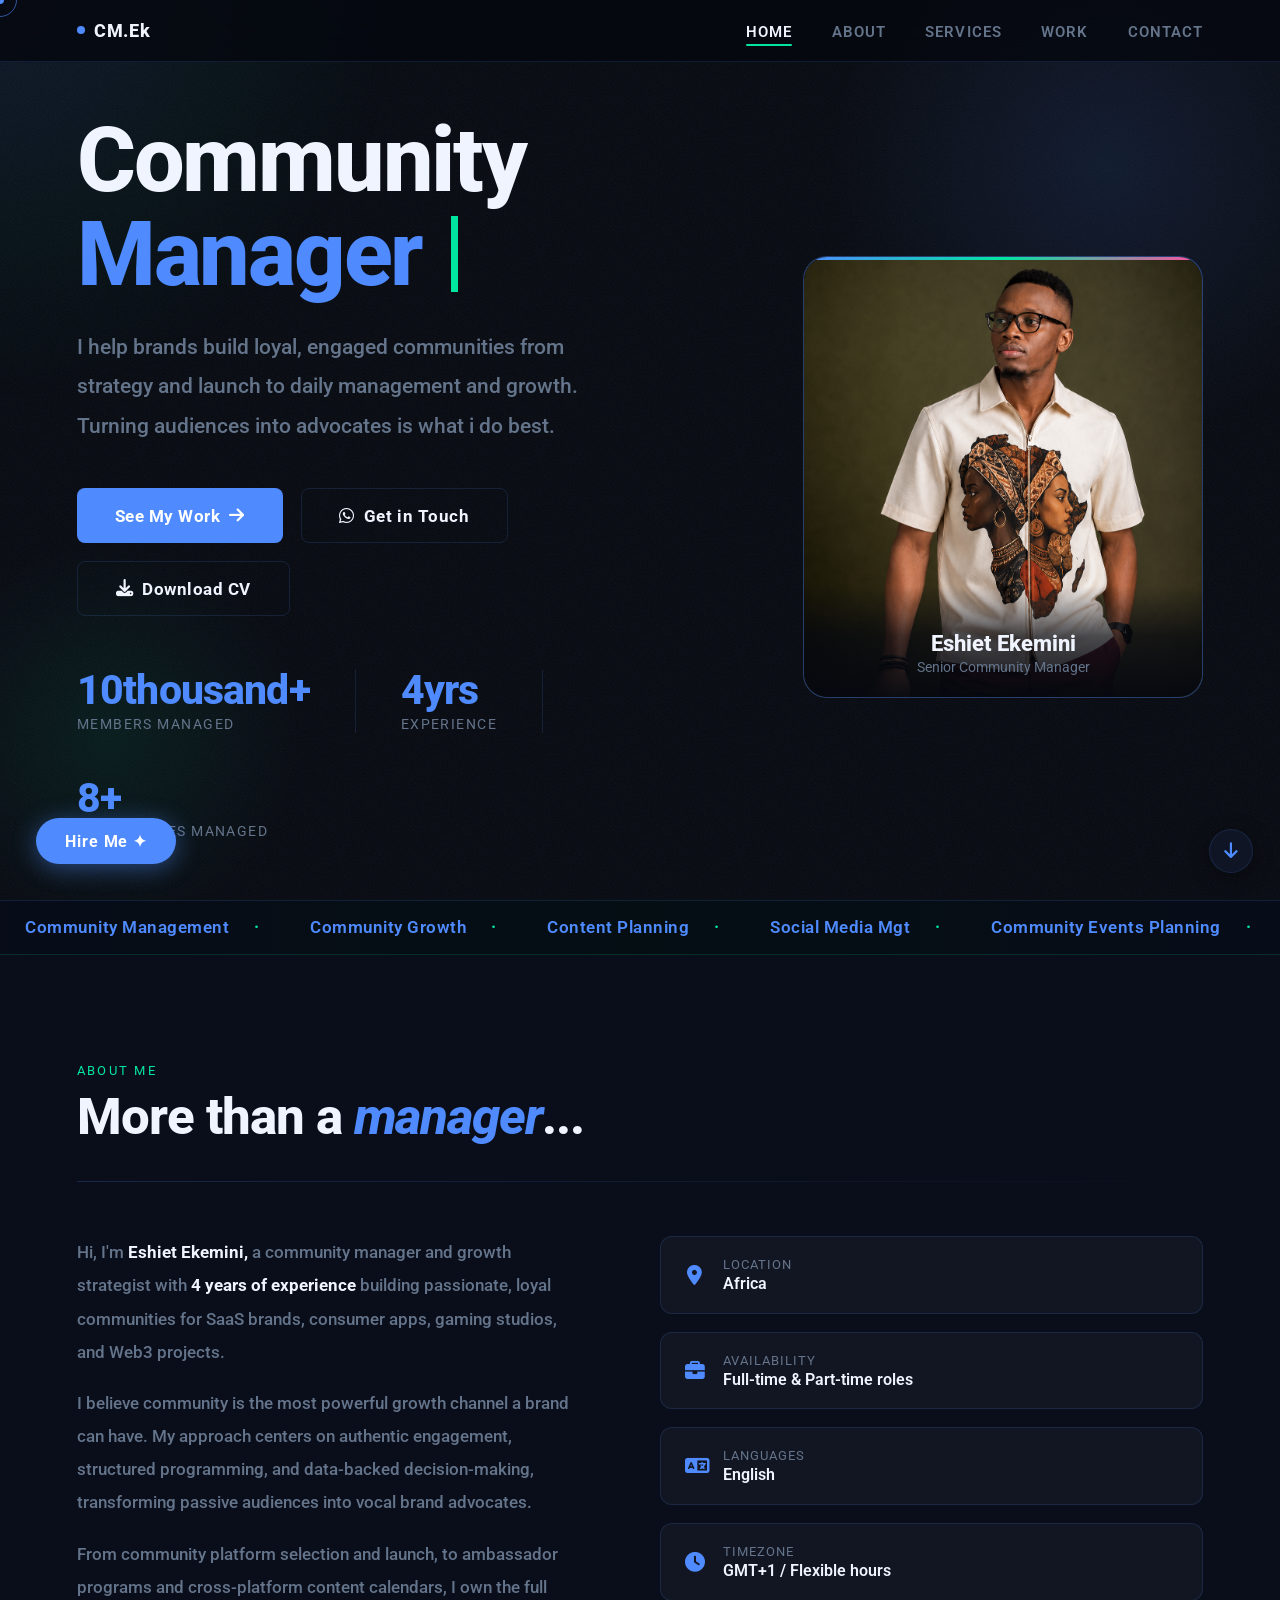
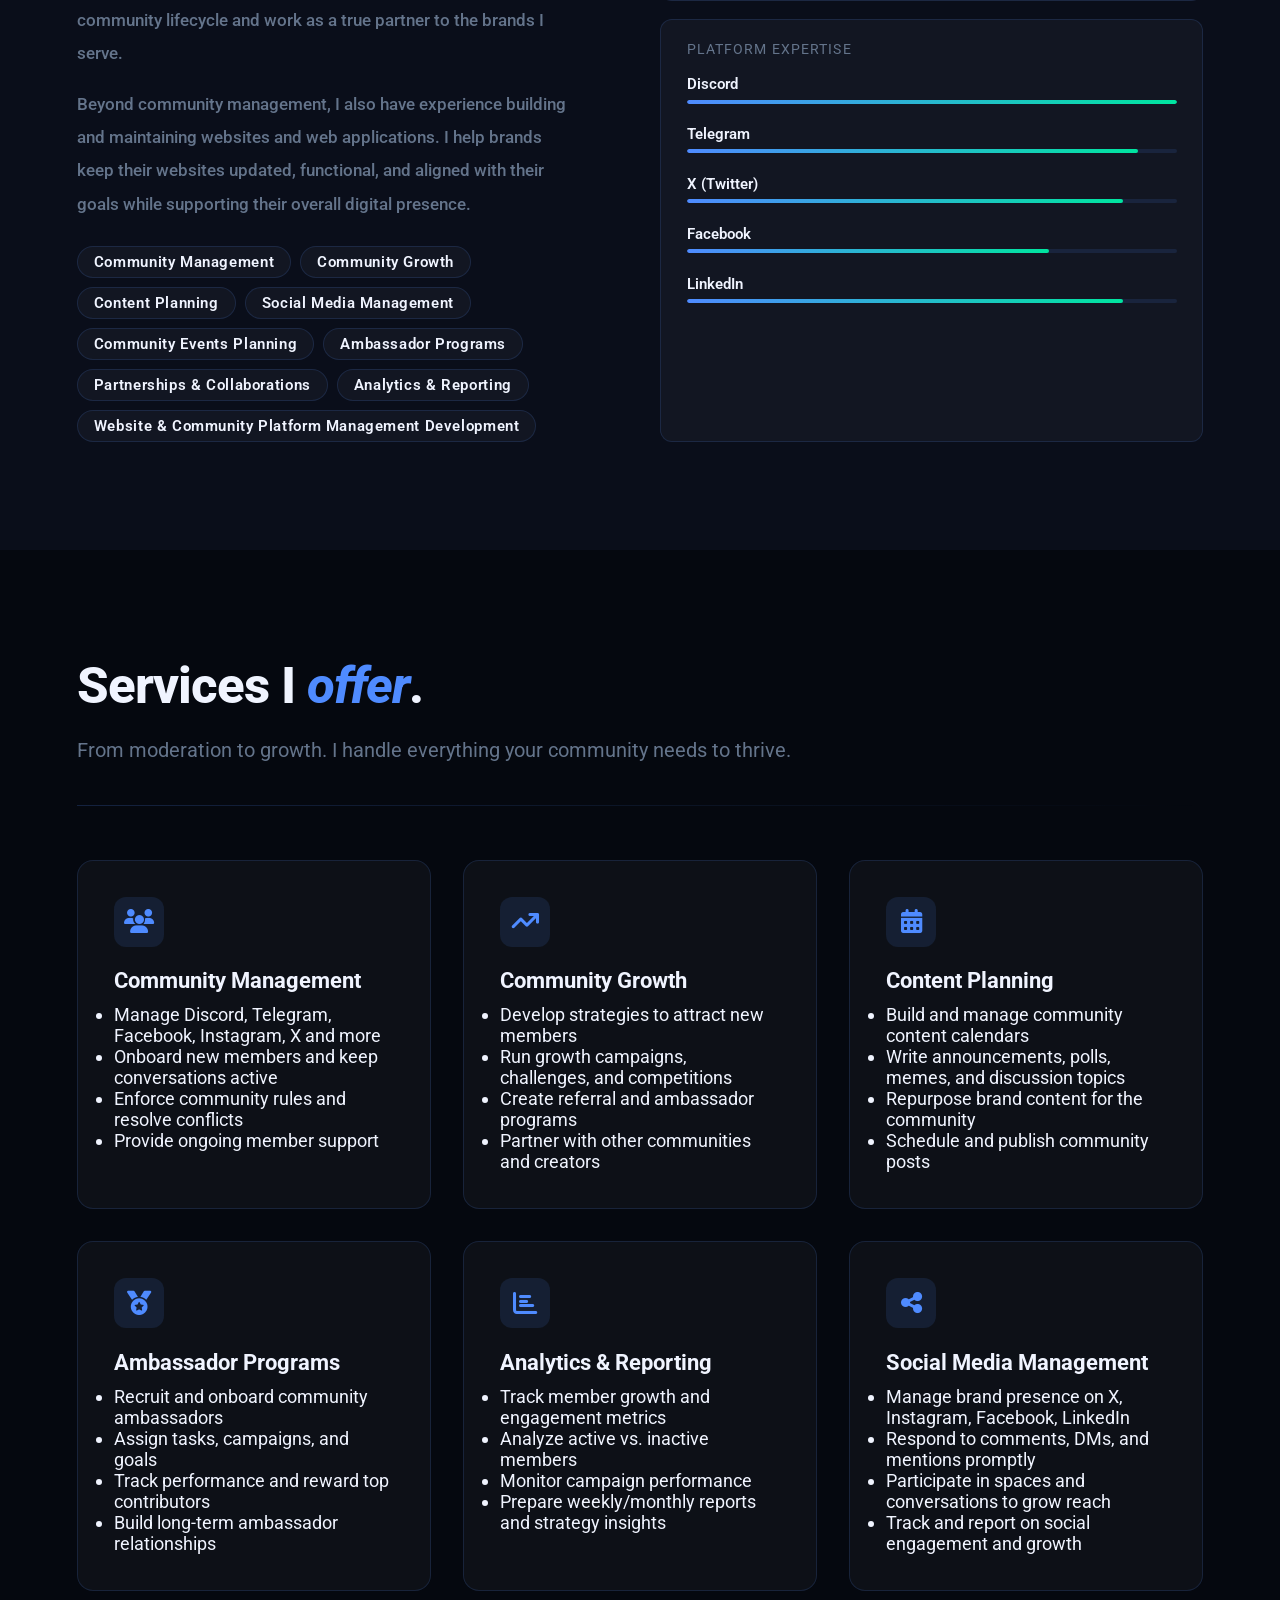
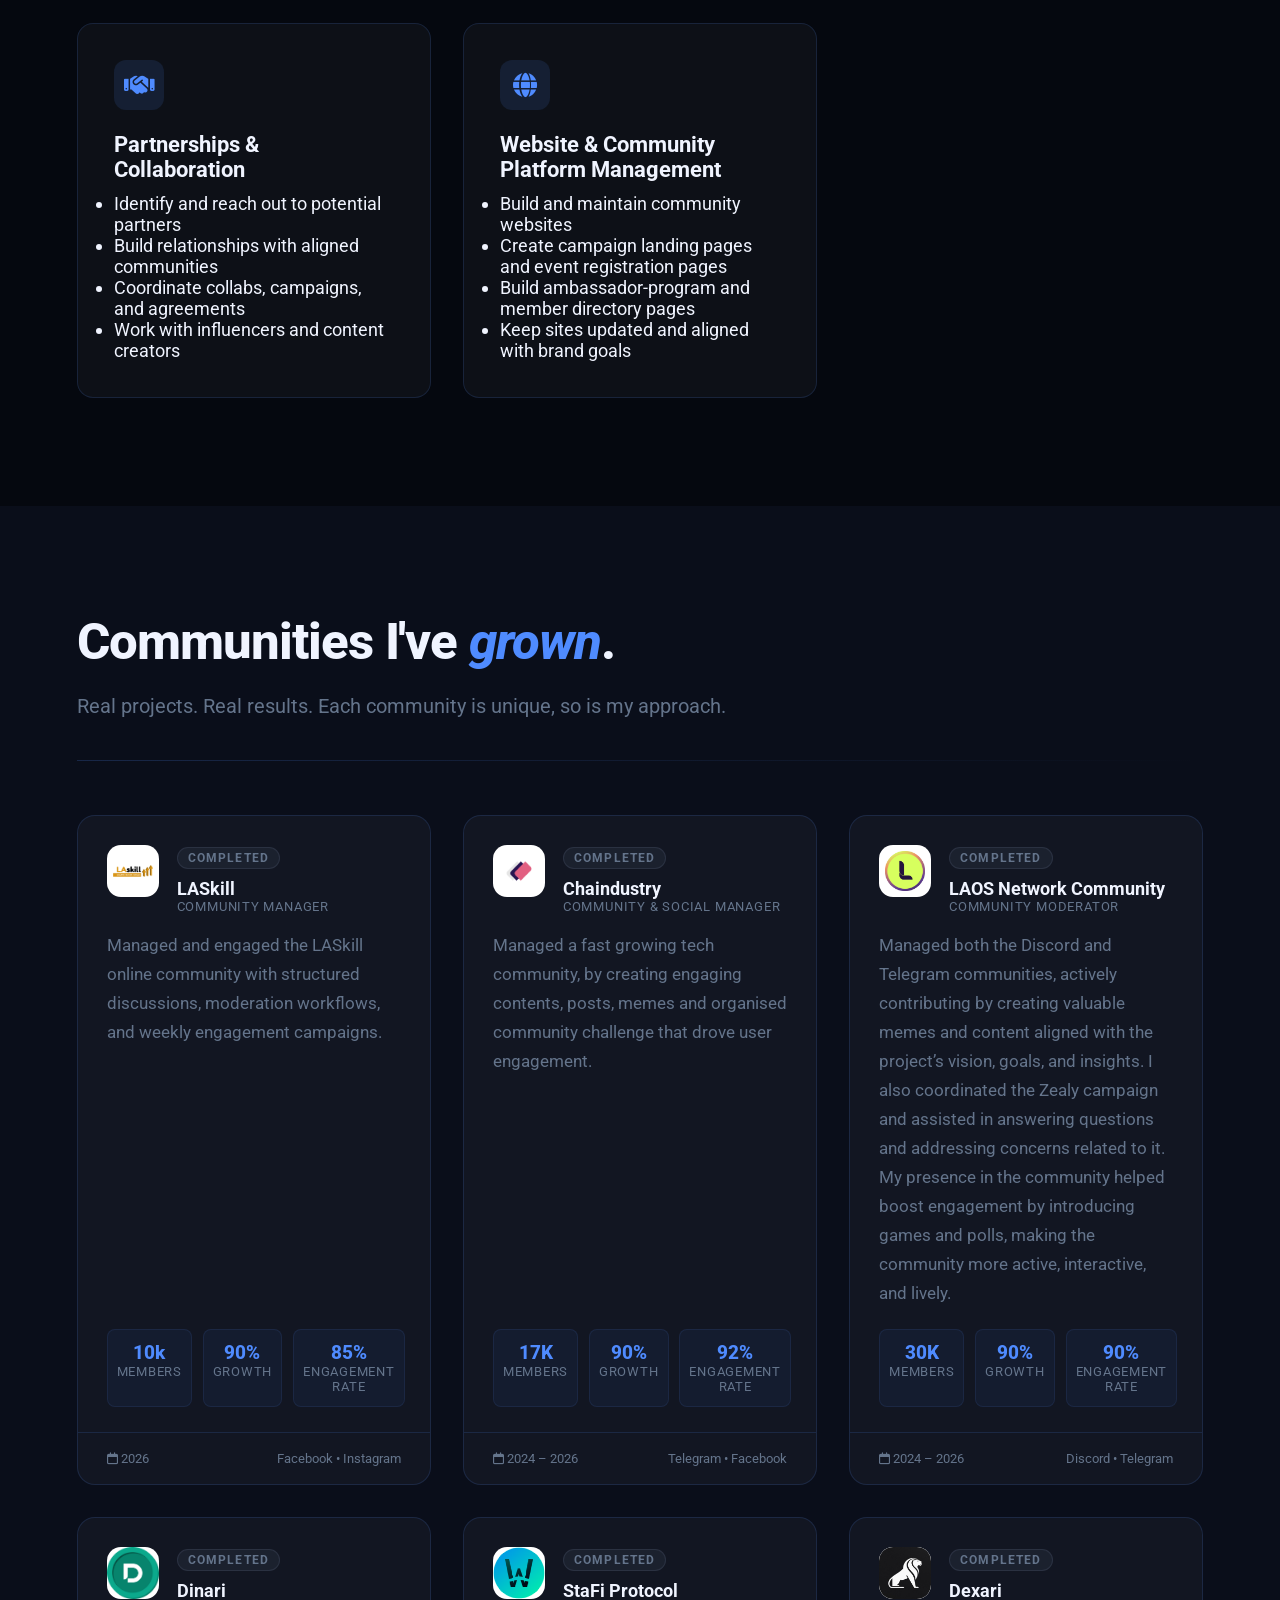
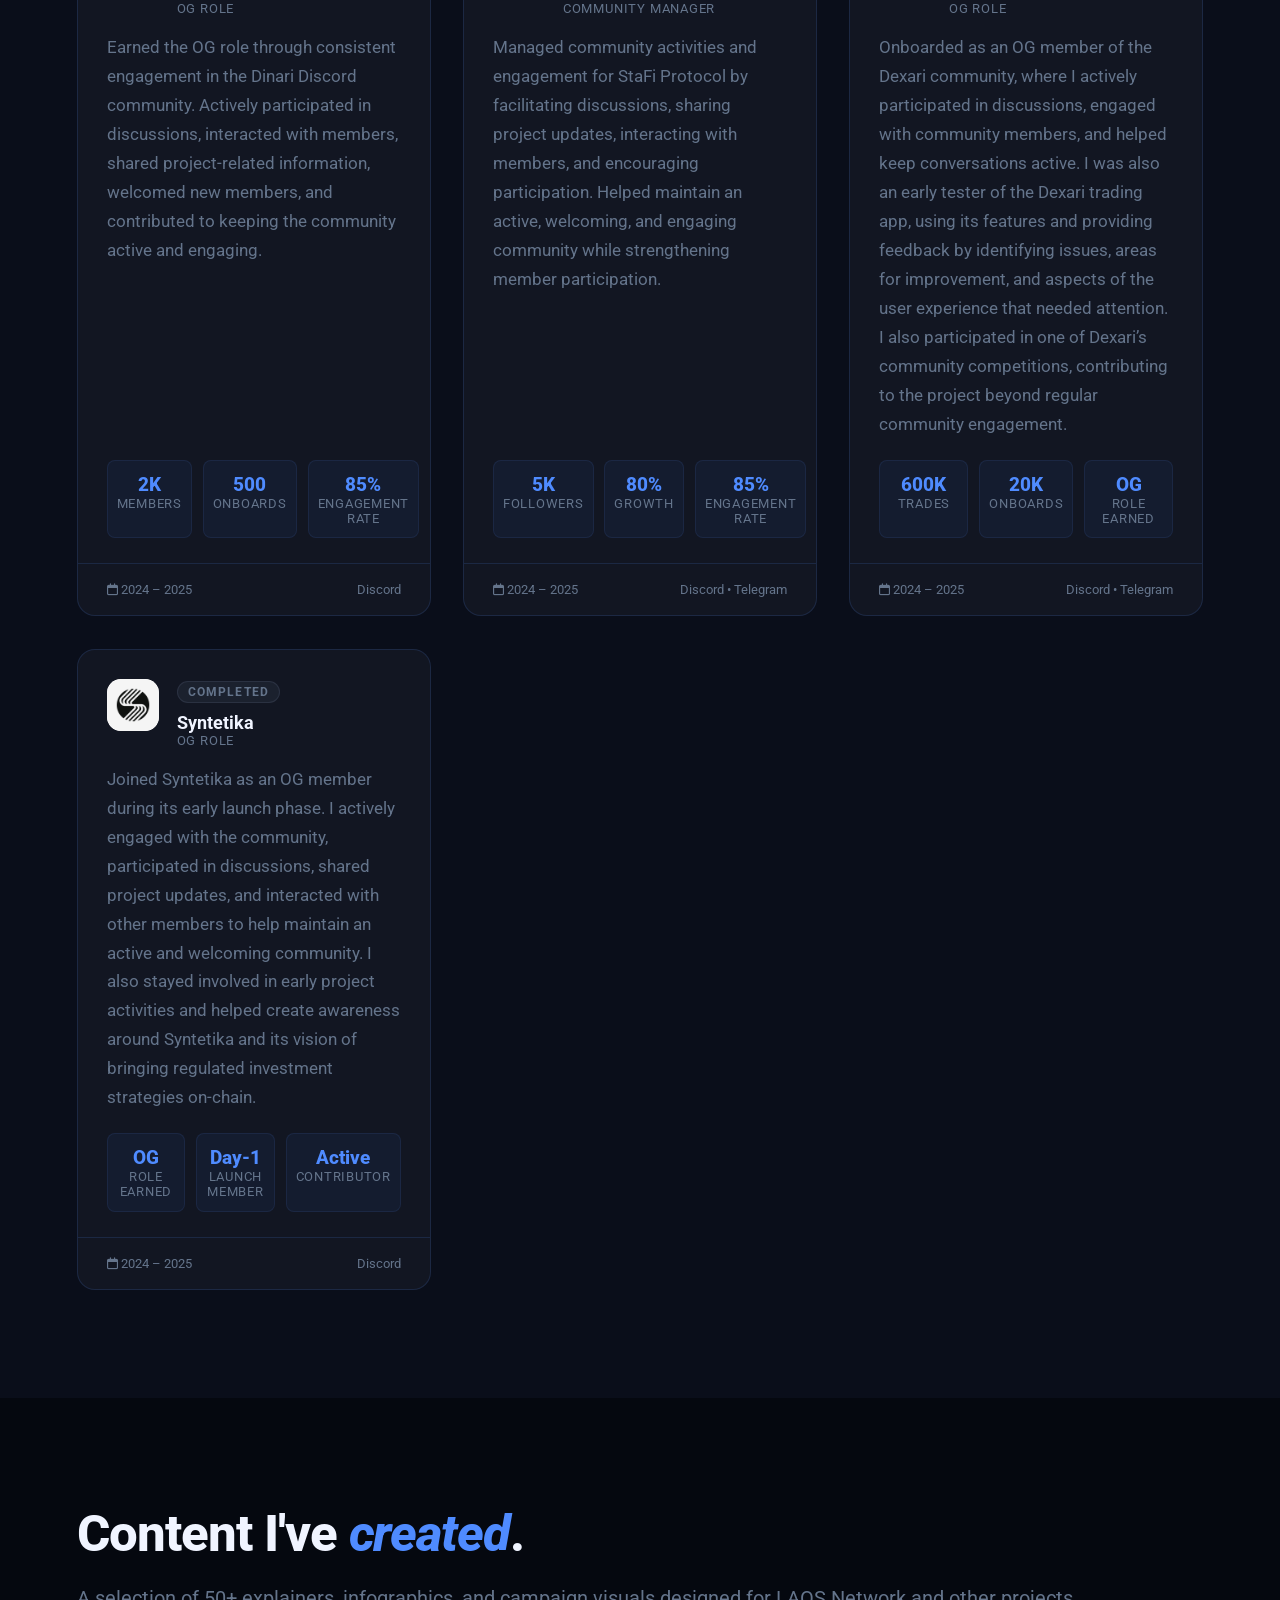
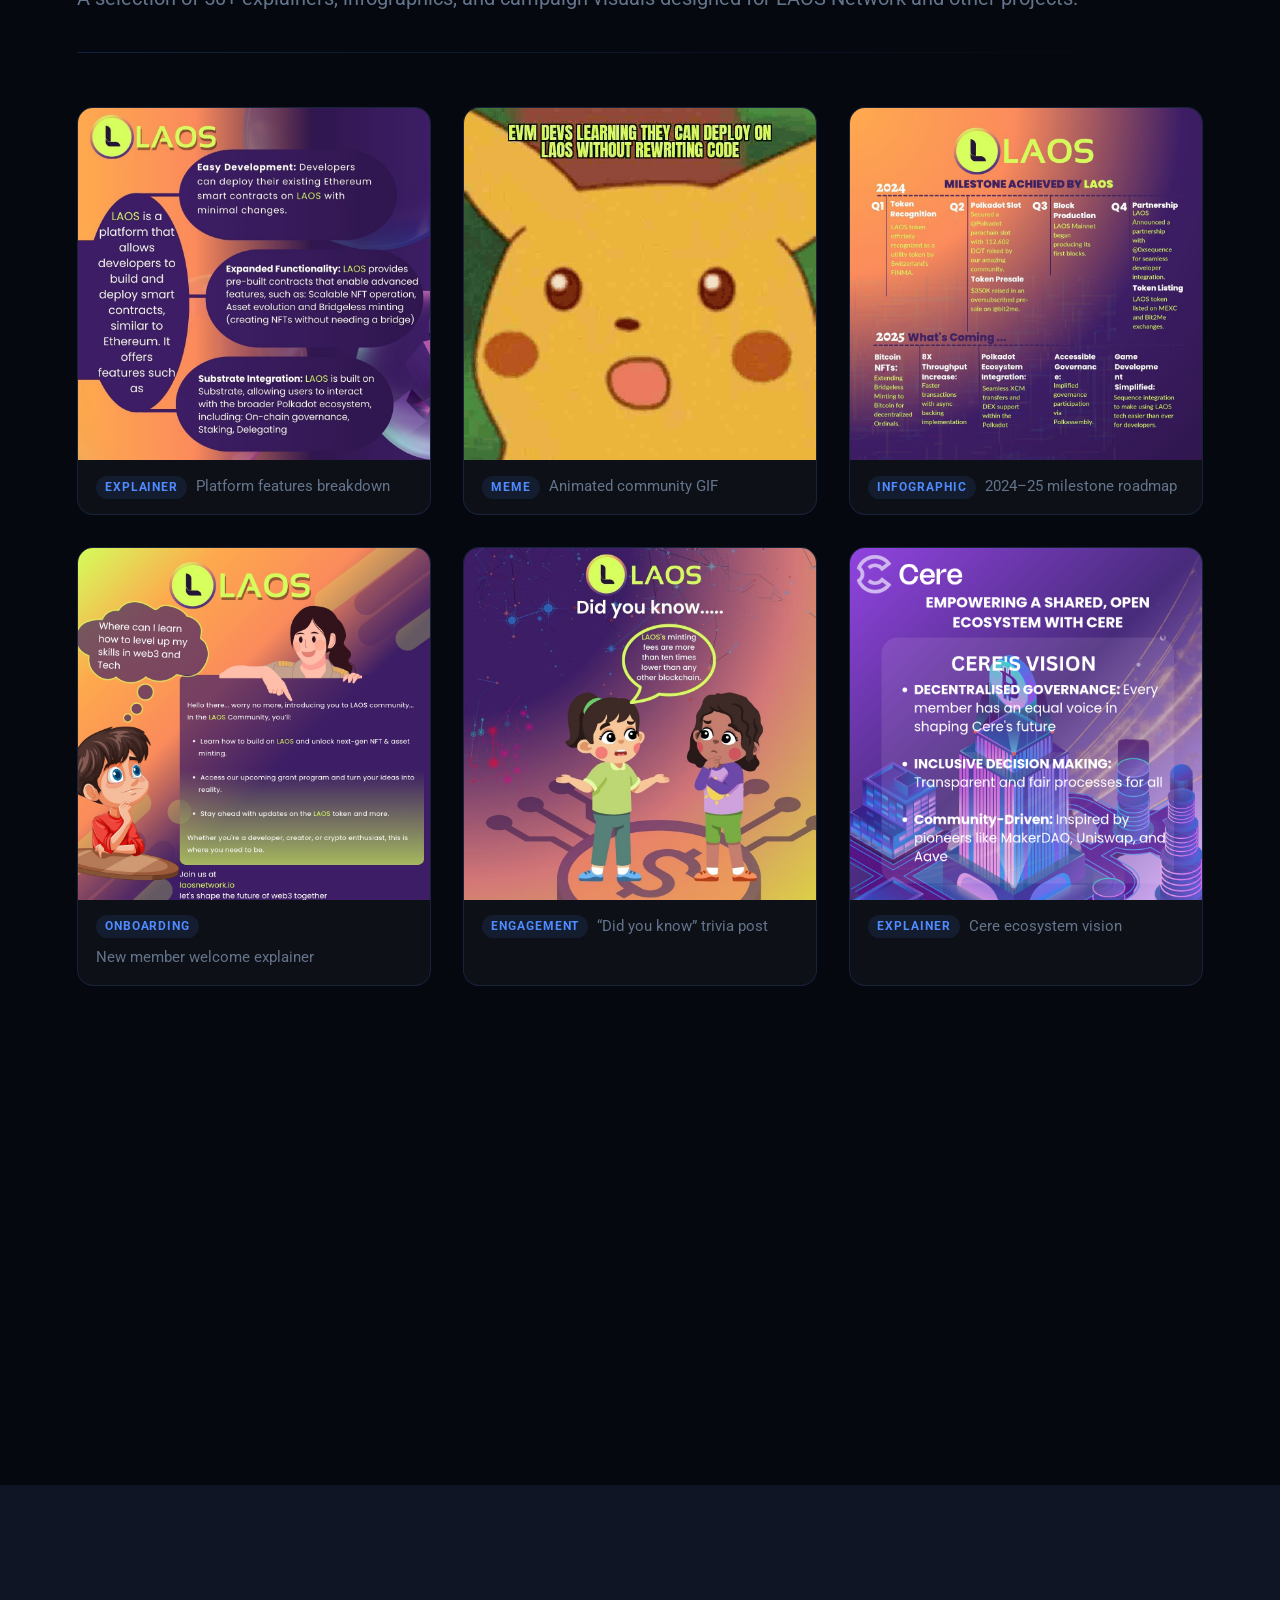
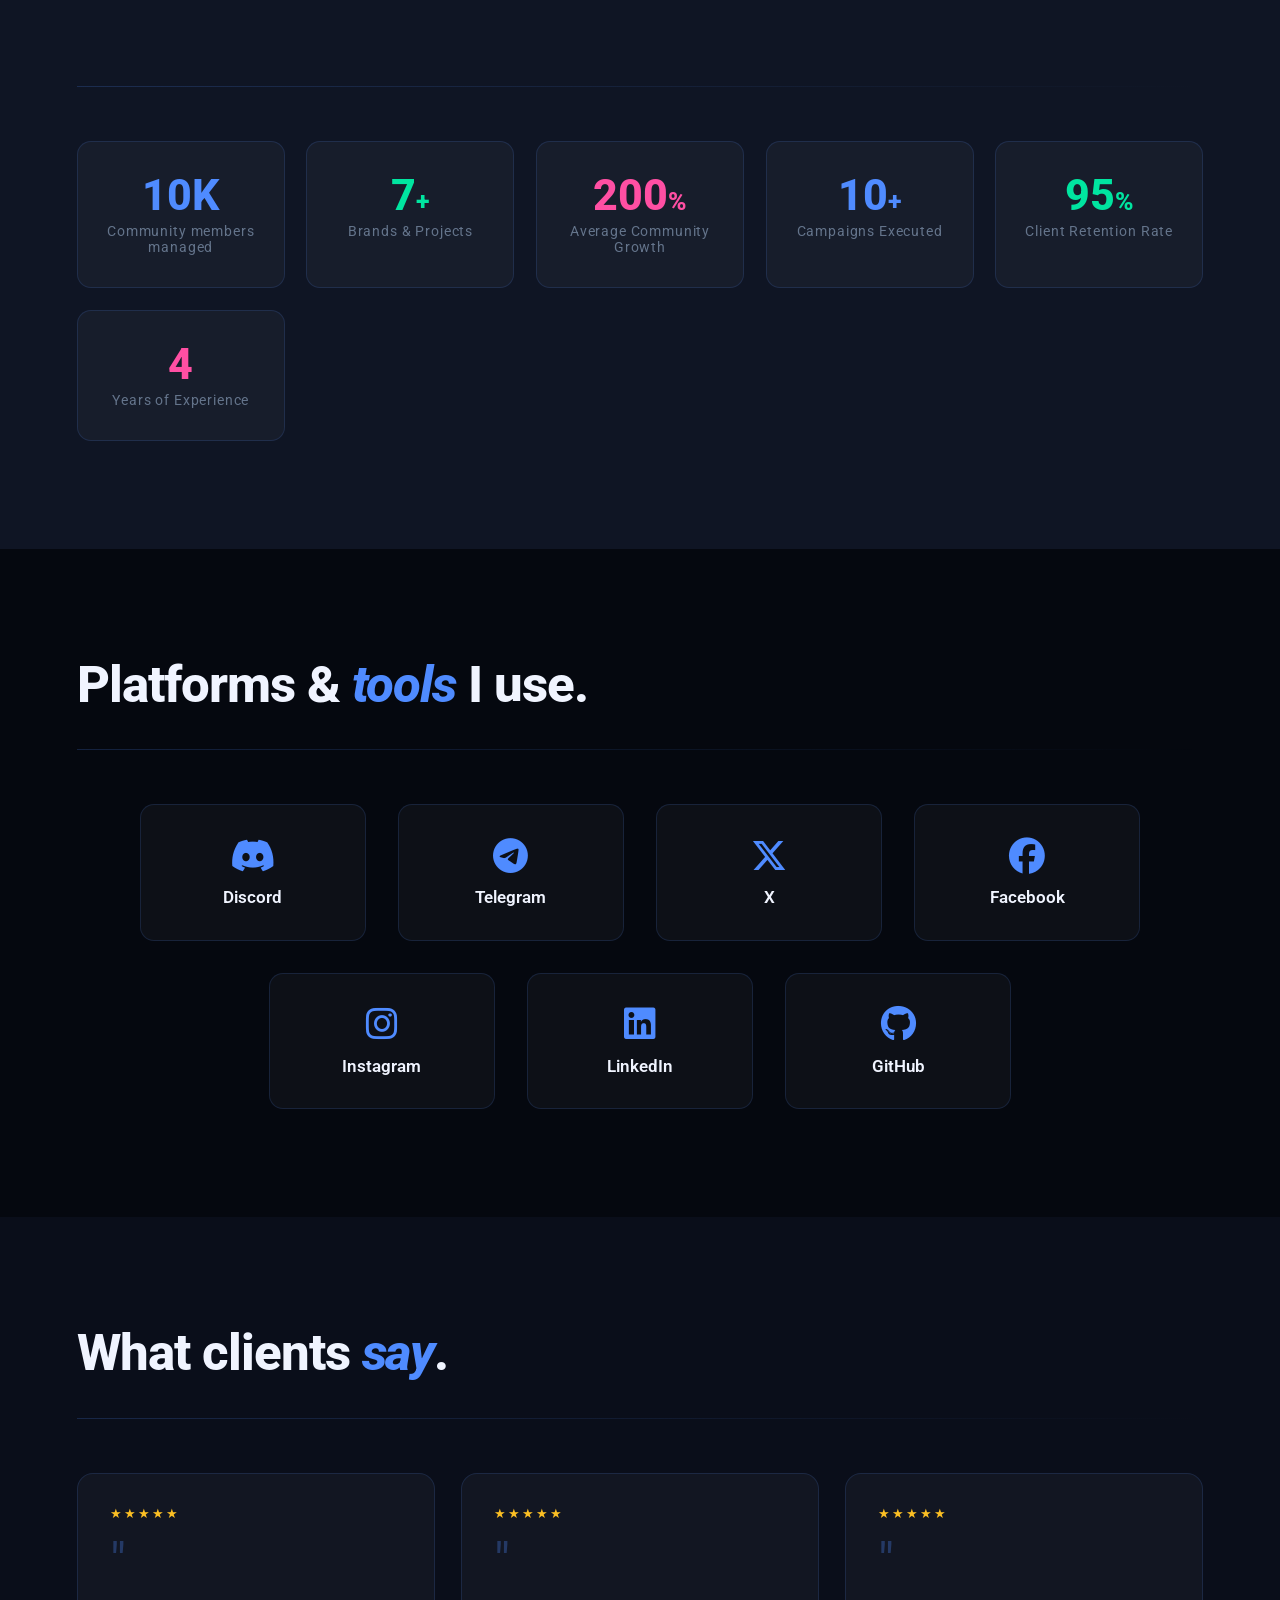
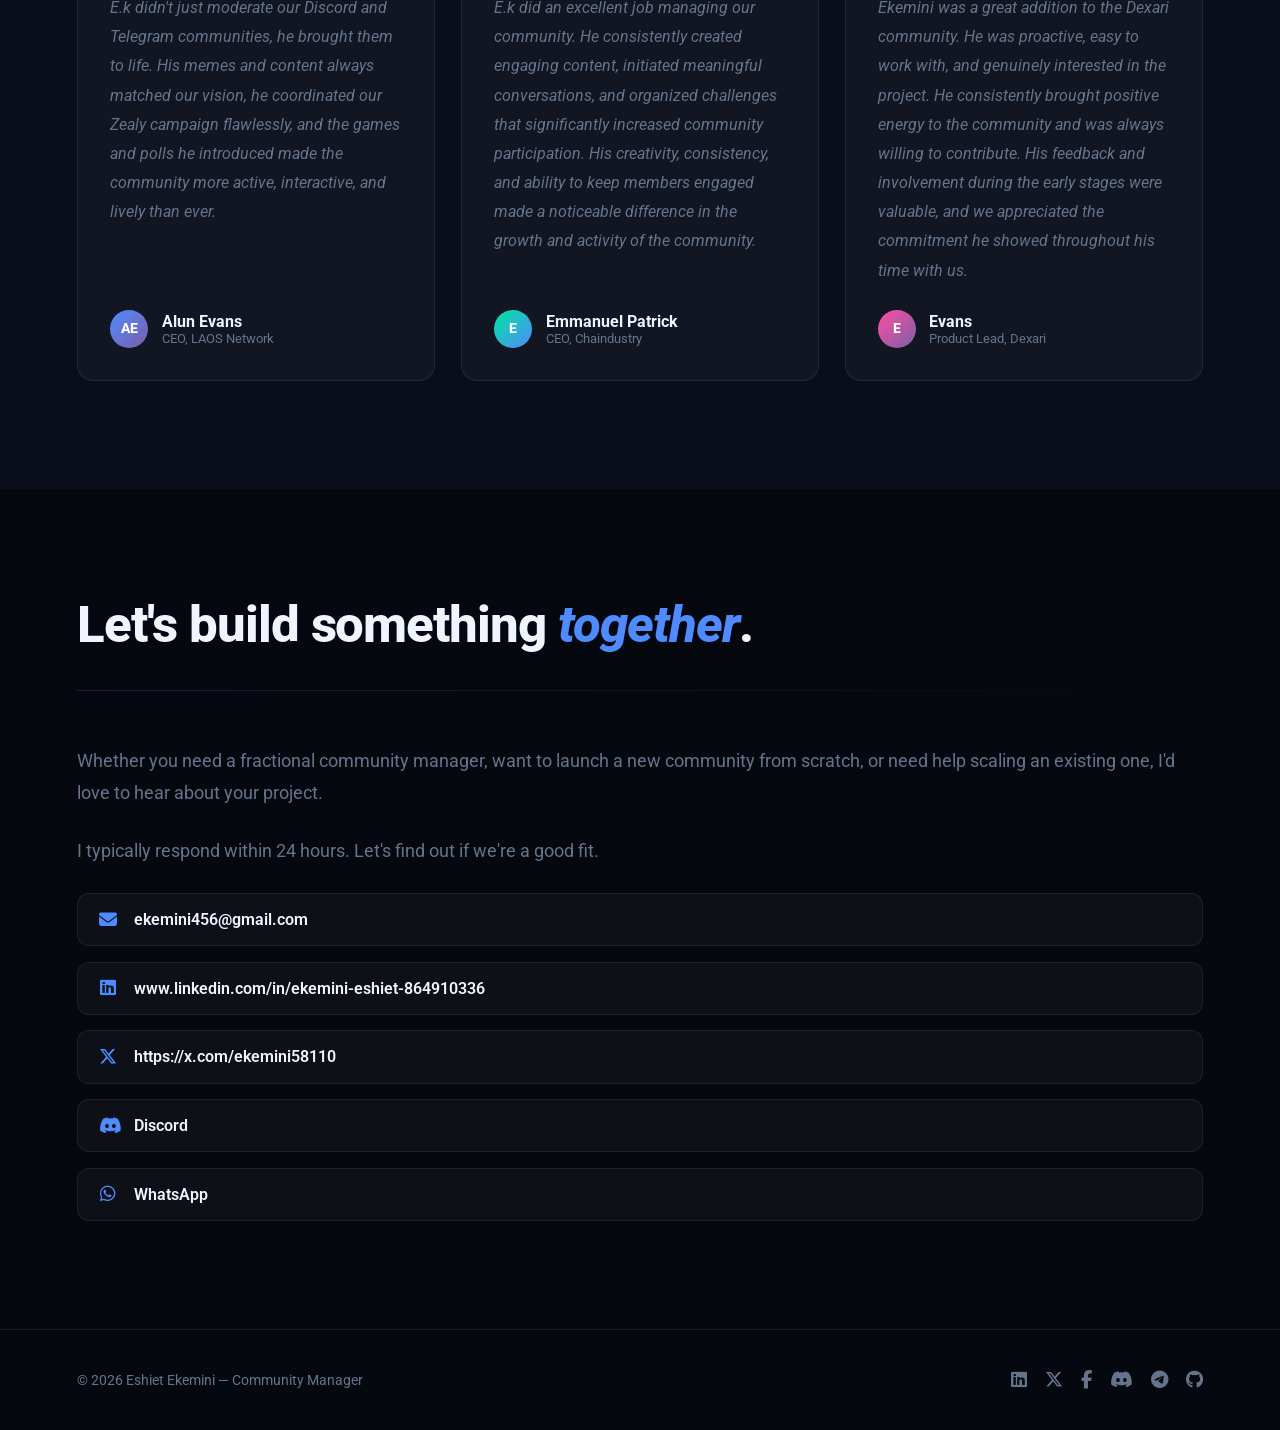
==== commit 47eea5c9: "Remove contact form from index.html and mod2.html; update styles for simplified layout" ====
--- a/mod2.html
+++ b/mod2.html
@@ -875,52 +875,6 @@
                 <span>WhatsApp</span>
               </a>
             </div>
-          </div>
-          <div class="contact-form reveal">
-            <form id="contactForm">
-              <div class="form-row">
-                <div class="fgroup">
-                  <label for="fname">First Name</label>
-                  <input type="text" id="fname" name="fname" placeholder="Enter Your First Name"
-                    autocomplete="given-name" />
-                </div>
-                <div class="fgroup">
-                  <label for="lname">Last Name</label>
-                  <input type="text" id="lname" name="lname" placeholder="Enter Your Last Name"
-                    autocomplete="family-name" />
-                </div>
-              </div>
-              <div class="fgroup">
-                <label for="email">Email</label>
-                <input type="email" id="email" name="email" placeholder="Enter Your Mail" autocomplete="email" />
-              </div>
-              <div class="fgroup">
-                <label for="service">I need help with</label>
-                <select id="service" name="service">
-                  <option value="" disabled selected>Choose a service&hellip;</option>
-                  <option>Community Strategy &amp; Launch</option>
-                  <option>Growth &amp; Engagement</option>
-                  <option>Ambassador Program</option>
-                  <option>Content &amp; Events</option>
-                  <option>Analytics &amp; Reporting</option>
-                  <option>Fractional Community Manager</option>
-                  <option>Other</option>
-                </select>
-              </div>
-              <div class="fgroup hidden" id="otherServiceGroup">
-                <label for="otherService">Please specify</label>
-                <input type="text" id="otherService" name="otherService"
-                  placeholder="Tell me what you need help with" />
-              </div>
-              <div class="fgroup msg-group">
-                <label for="message">Message</label>
-                <textarea id="message" name="message" rows="4"
-                  placeholder="Tell me a bit about your community and goals&hellip;"></textarea>
-              </div>
-              <button type="submit" class="btn-submit">
-                Send Message <i class="fa-solid fa-envelope"></i>
-              </button>
-            </form>
           </div>
         </div>
       </div>
--- a/styles.css
+++ b/styles.css
@@ -1881,7 +1881,7 @@
 /* ── Contact ─────────────────────────────── */
 .contact-grid {
   display: grid;
-  grid-template-columns: 1fr 1.05fr;
+  grid-template-columns: 1fr;
   gap: 4.5rem;
   align-items: stretch;
   margin-top: 3rem;
@@ -1932,103 +1932,6 @@
 .channel-link span {
   font-size: 0.88rem;
   font-weight: 600;
-}
-
-.contact-form {
-  display: flex;
-  flex-direction: column;
-  height: 100%;
-}
-
-#contactForm {
-  display: flex;
-  flex-direction: column;
-  height: 100%;
-  gap: 1.2rem;
-}
-
-.form-row {
-  display: grid;
-  grid-template-columns: 1fr 1fr;
-  gap: 1.2rem;
-}
-
-.fgroup {
-  display: flex;
-  flex-direction: column;
-  gap: 0.45rem;
-}
-
-.fgroup.msg-group {
-  flex: 1;
-  display: flex;
-  flex-direction: column;
-}
-
-.fgroup.hidden {
-  display: none;
-}
-
-.fgroup label {
-  font-size: 0.75rem;
-  color: var(--muted);
-  text-transform: uppercase;
-  letter-spacing: 0.07em;
-  font-weight: 600;
-}
-
-.fgroup input,
-.fgroup textarea,
-.fgroup select {
-  background: var(--card);
-  border: 1px solid var(--border);
-  color: var(--white);
-  padding: 0.85rem 1.1rem;
-  border-radius: 10px;
-  font-family: 'Roboto', sans-serif;
-  font-size: 0.92rem;
-  outline: none;
-  transition: border-color 0.2s;
-  resize: vertical;
-}
-
-.fgroup textarea {
-  flex: 1;
-  min-height: 140px;
-}
-
-.fgroup input:focus,
-.fgroup textarea:focus,
-.fgroup select:focus {
-  border-color: var(--accent);
-}
-
-.fgroup select option {
-  background: var(--bg2);
-}
-
-.btn-submit {
-  background: var(--accent);
-  color: #fff;
-  border: none;
-  padding: 1rem 2.2rem;
-  border-radius: 10px;
-  font-family: 'Roboto', sans-serif;
-  font-size: 0.96rem;
-  font-weight: 700;
-  letter-spacing: 0.03em;
-  cursor: pointer;
-  transition: opacity 0.2s, transform 0.2s;
-  display: inline-flex;
-  align-items: center;
-  justify-content: center;
-  gap: 0.6rem;
-  width: 100%;
-}
-
-.btn-submit:hover {
-  opacity: 0.85;
-  transform: translateY(-2px);
 }
 
 /* ── Footer ──────────────────────────────── */
@@ -2193,10 +2096,6 @@
 }
 
 @media (max-width: 560px) {
-  .form-row {
-    grid-template-columns: 1fr;
-  }
-
   .profile-card {
     width: 100%;
   }
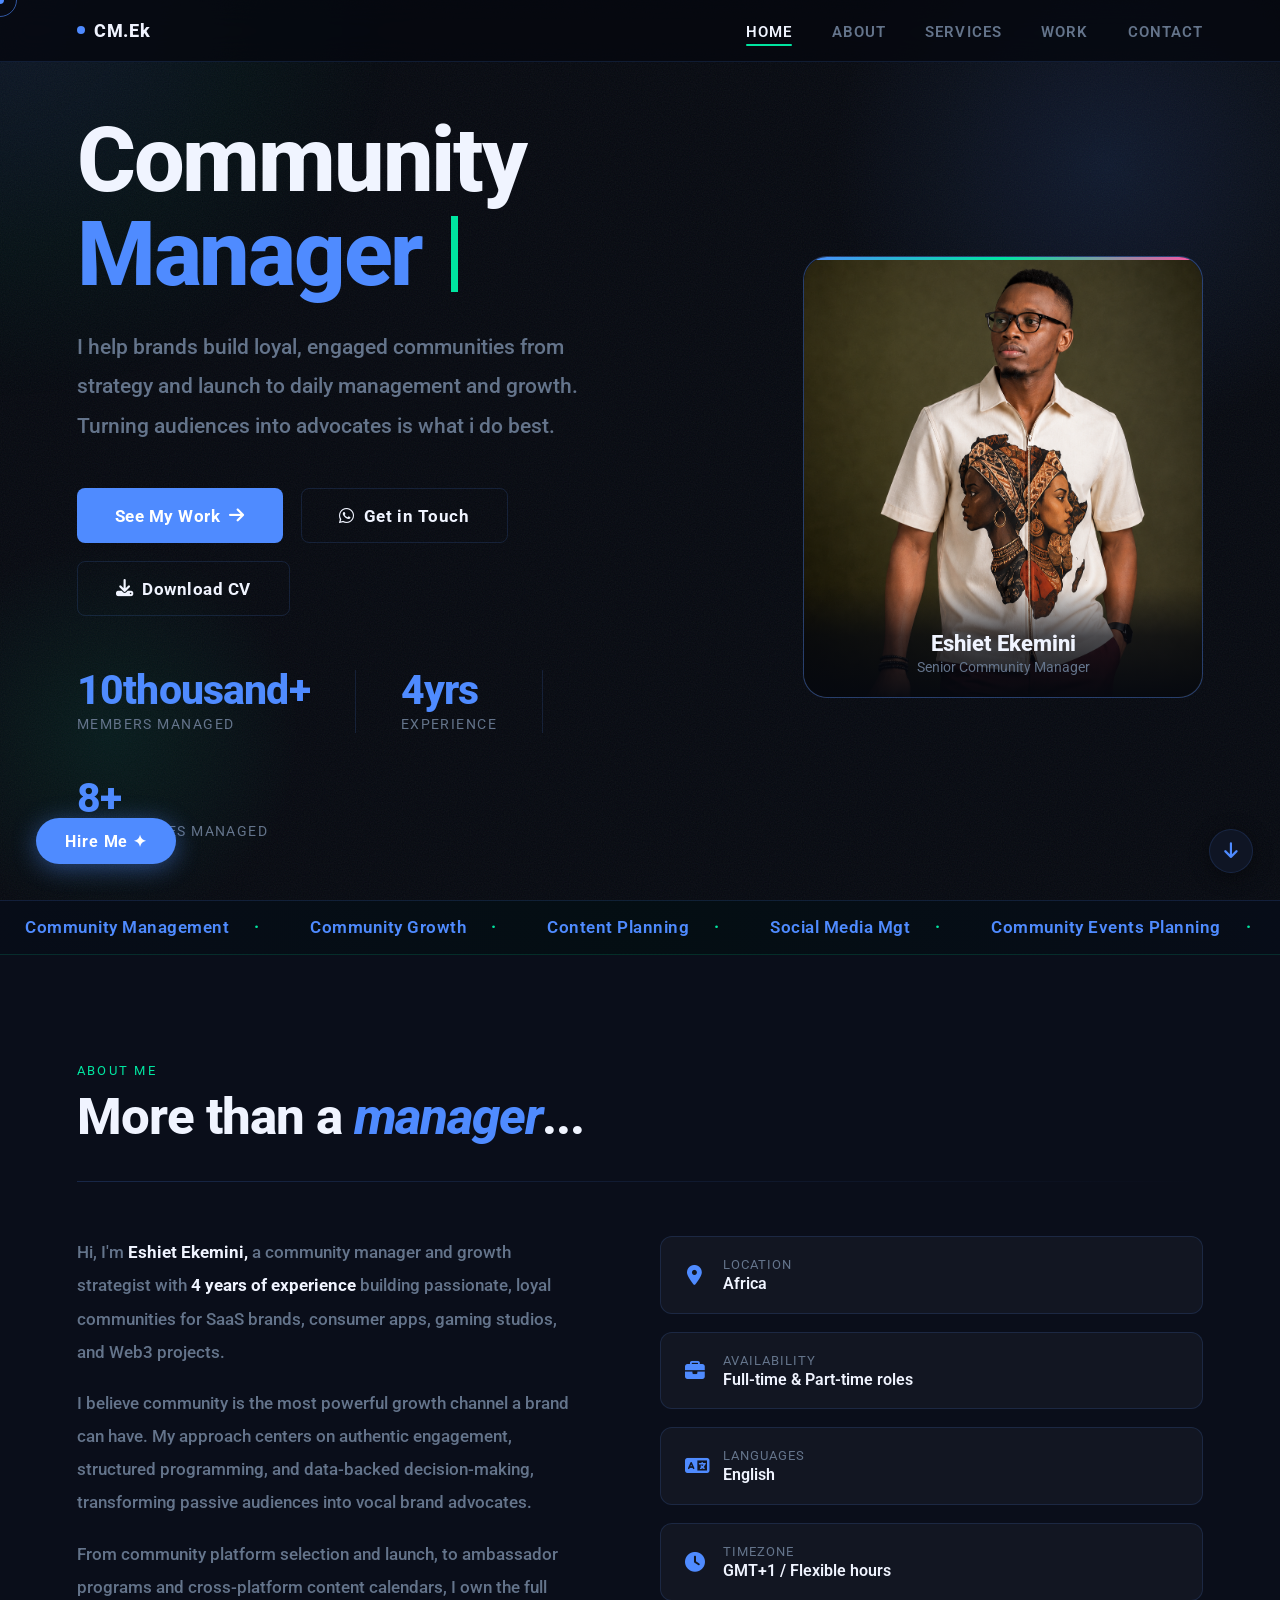
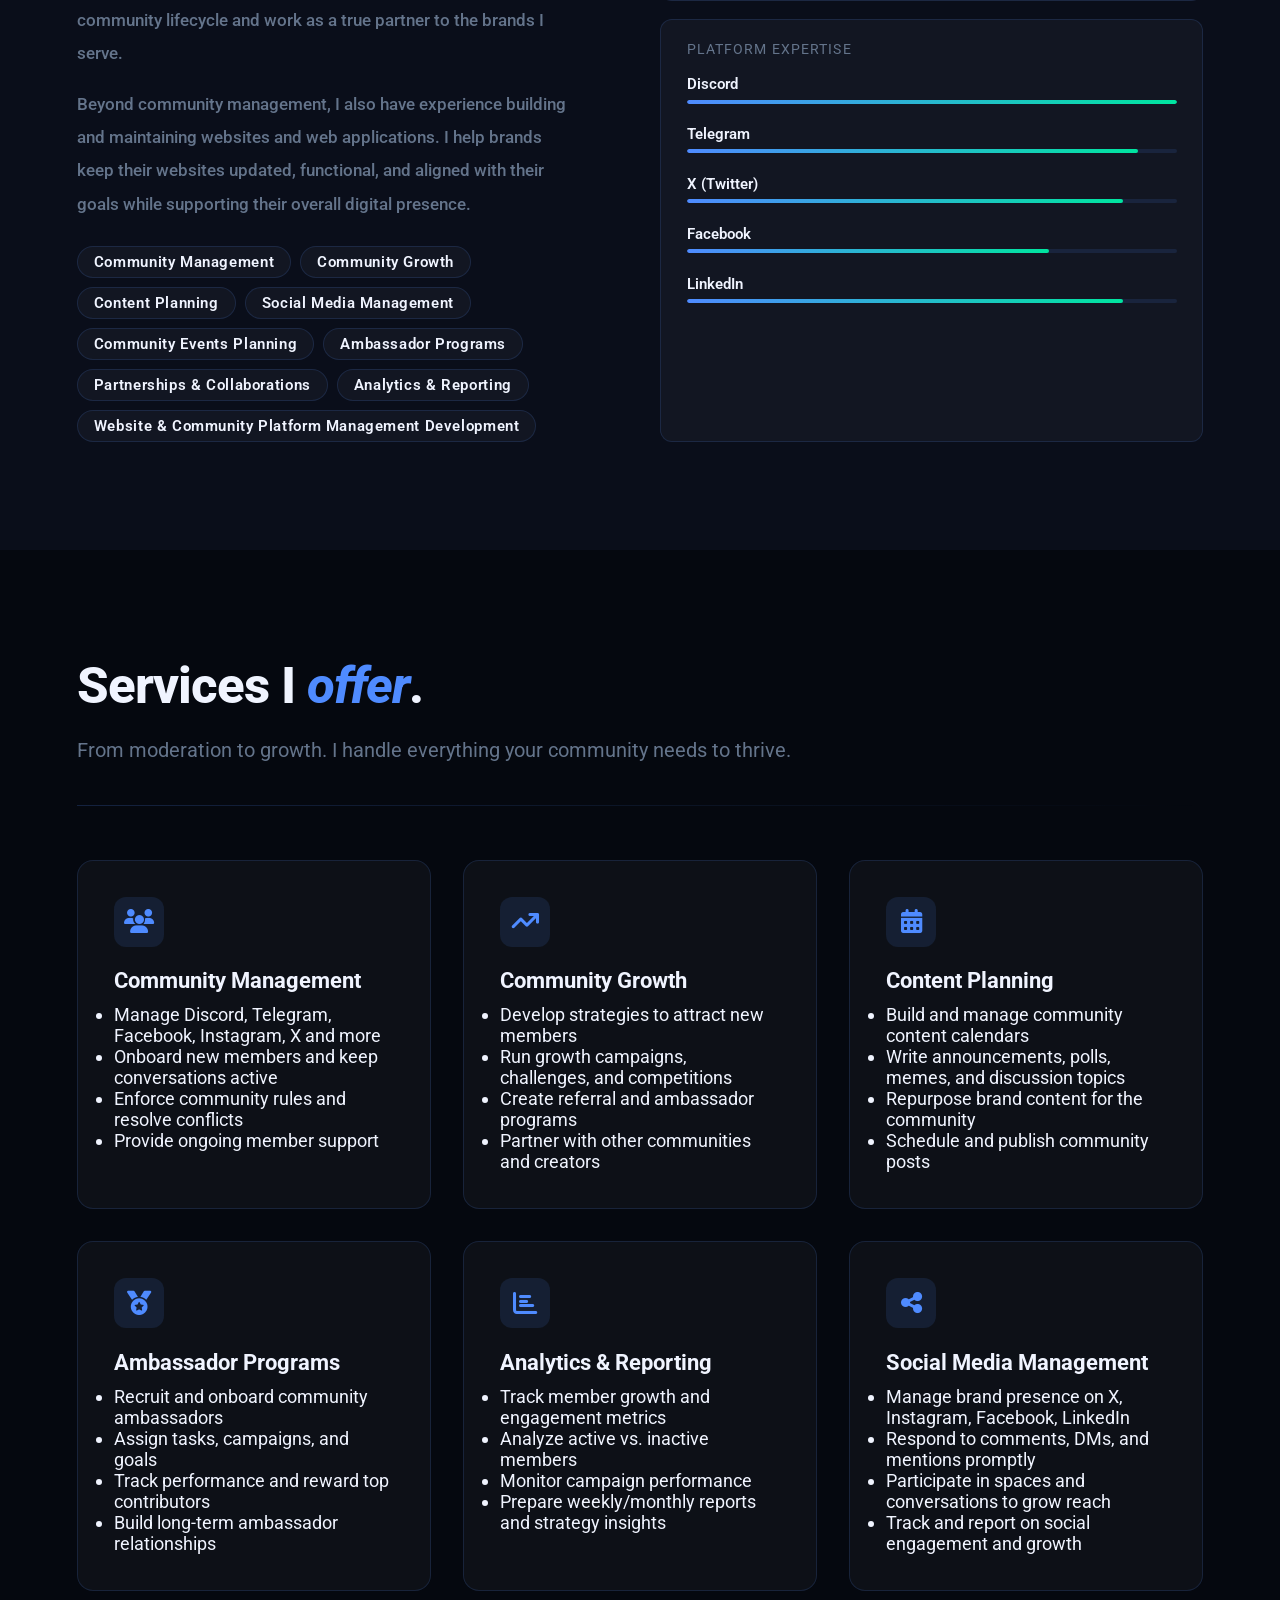
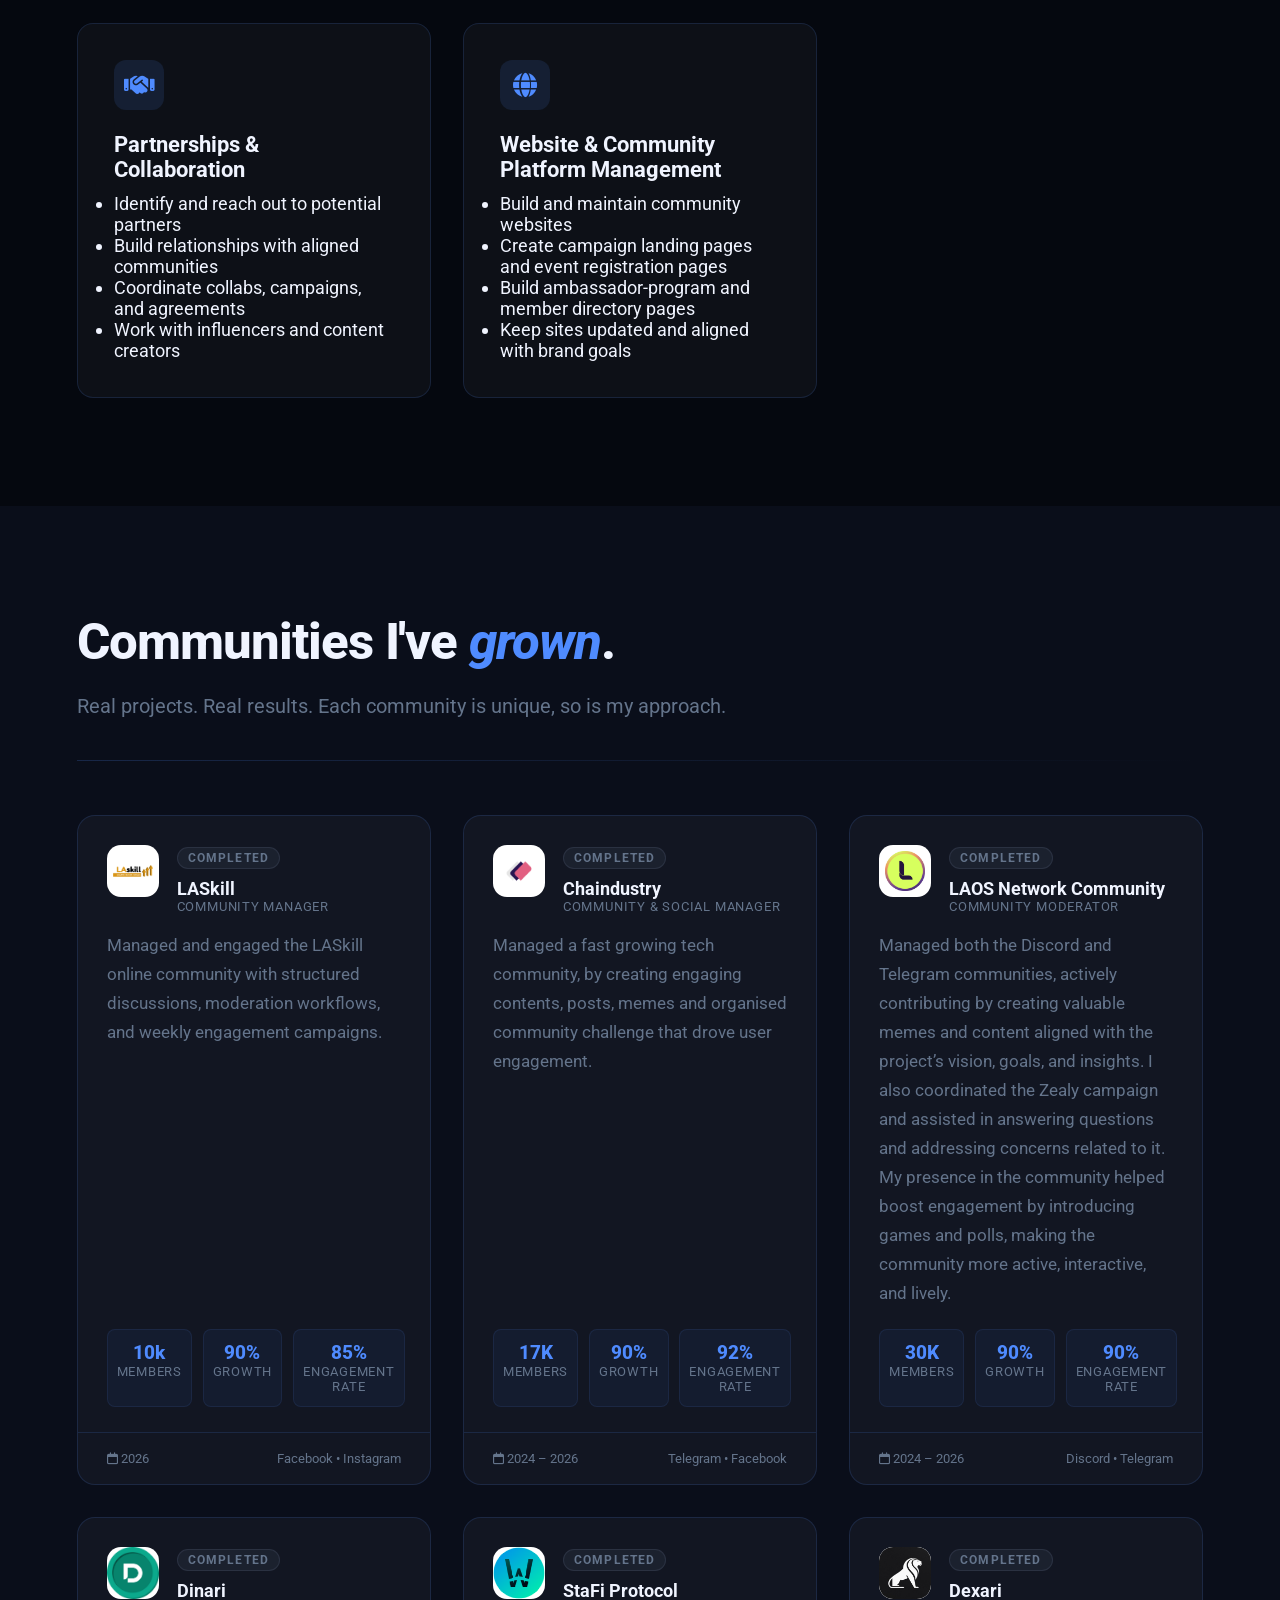
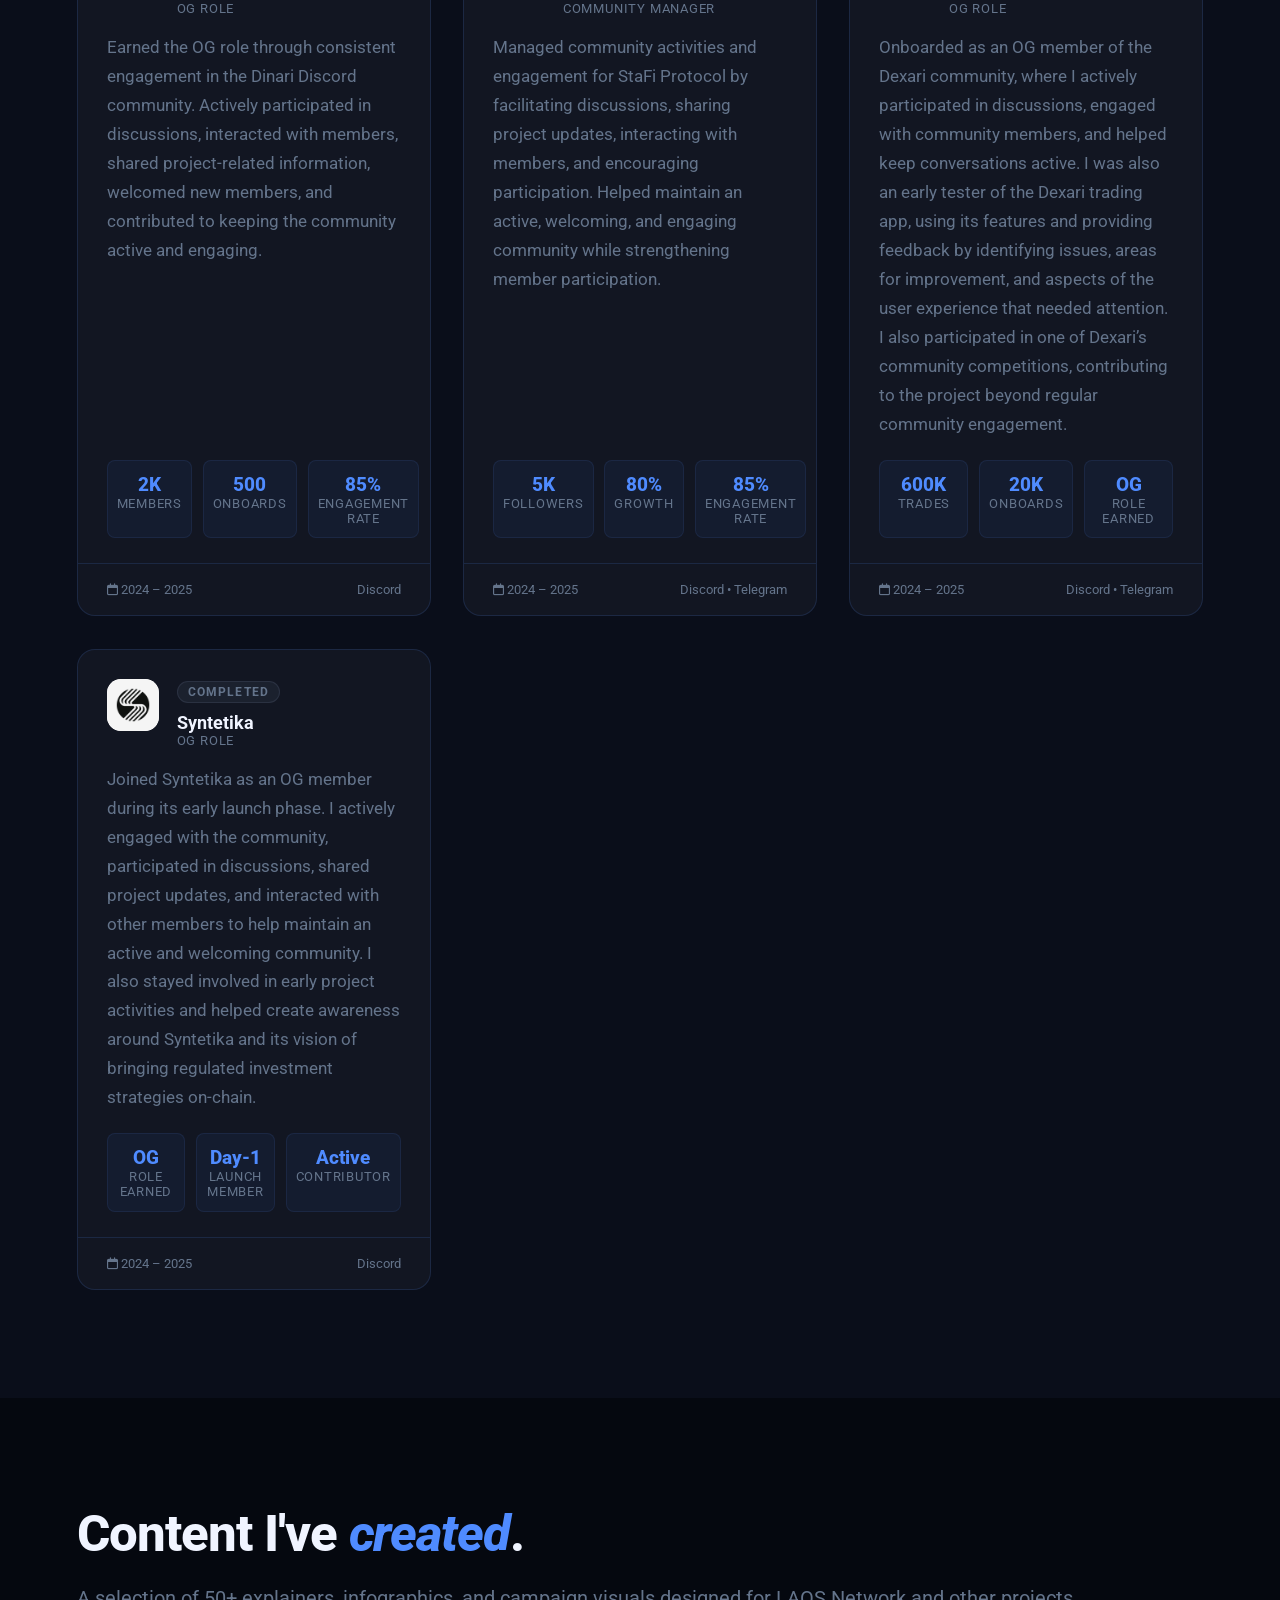
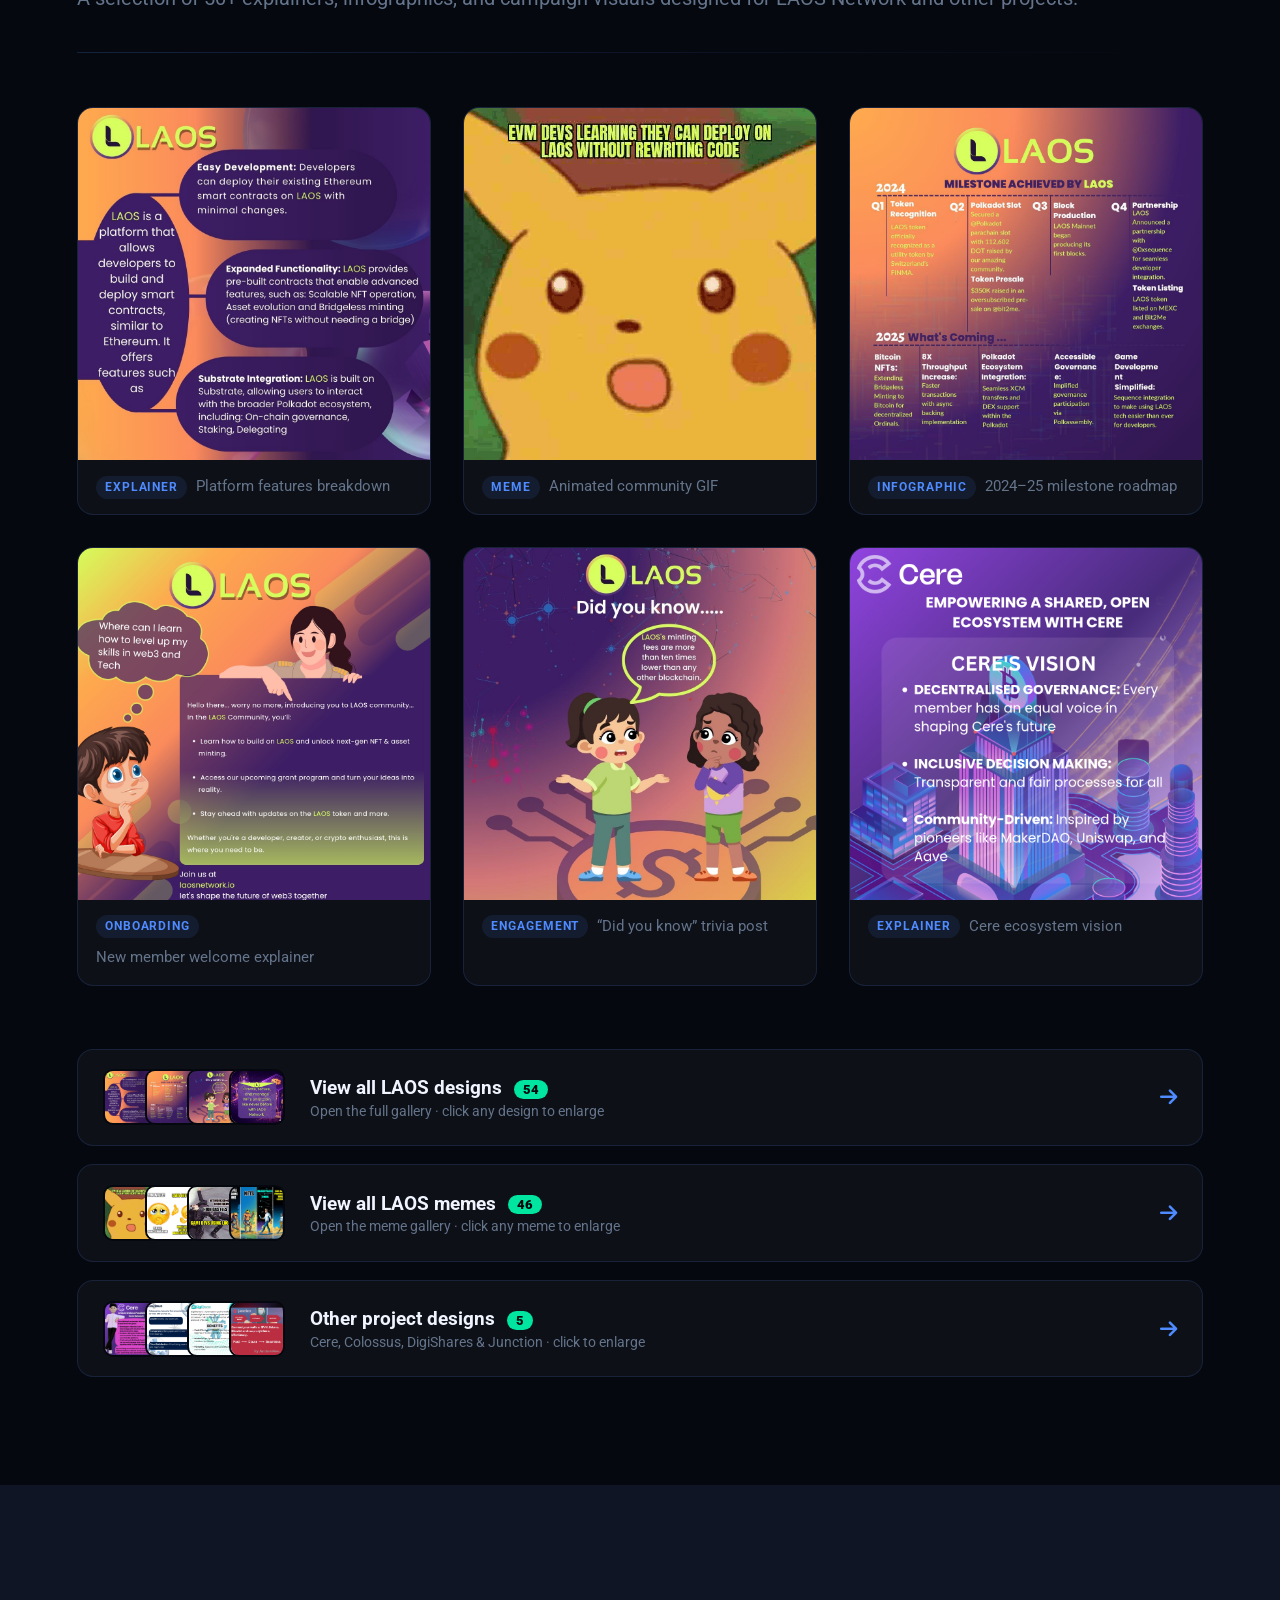
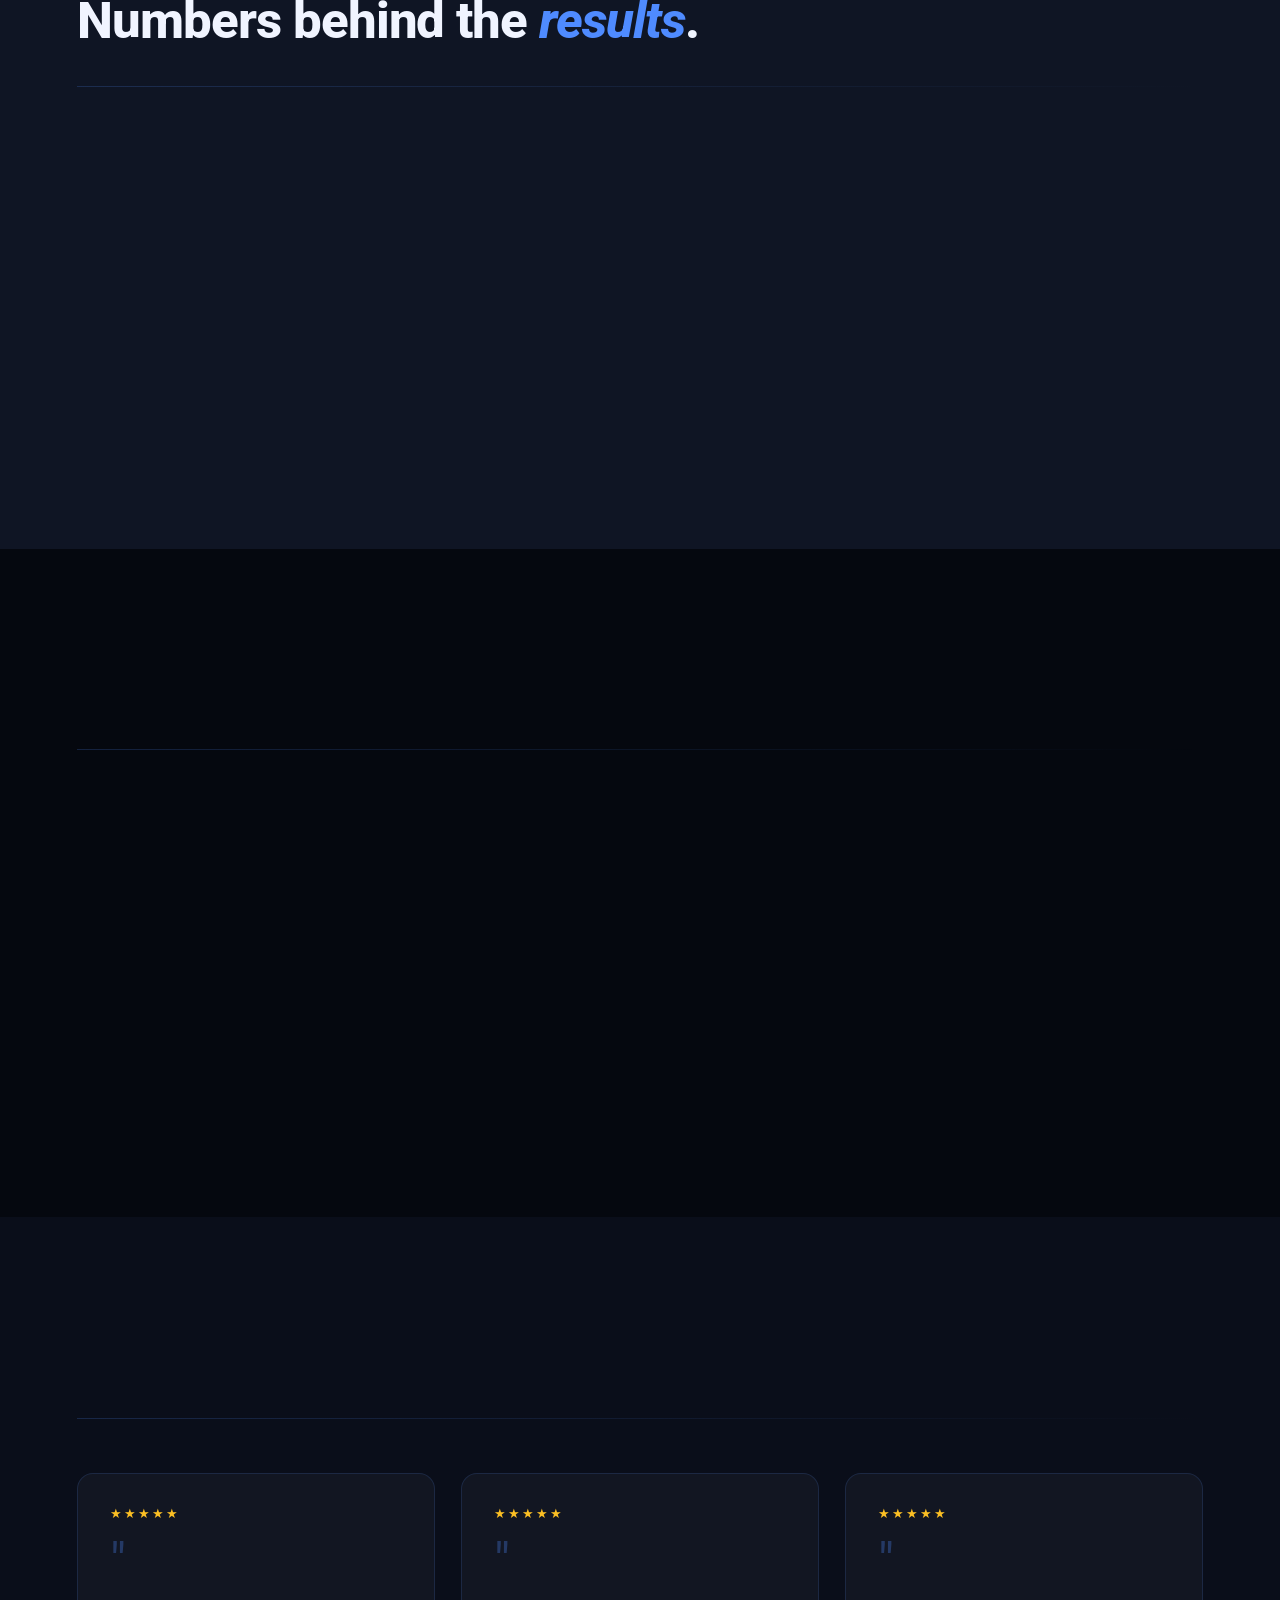
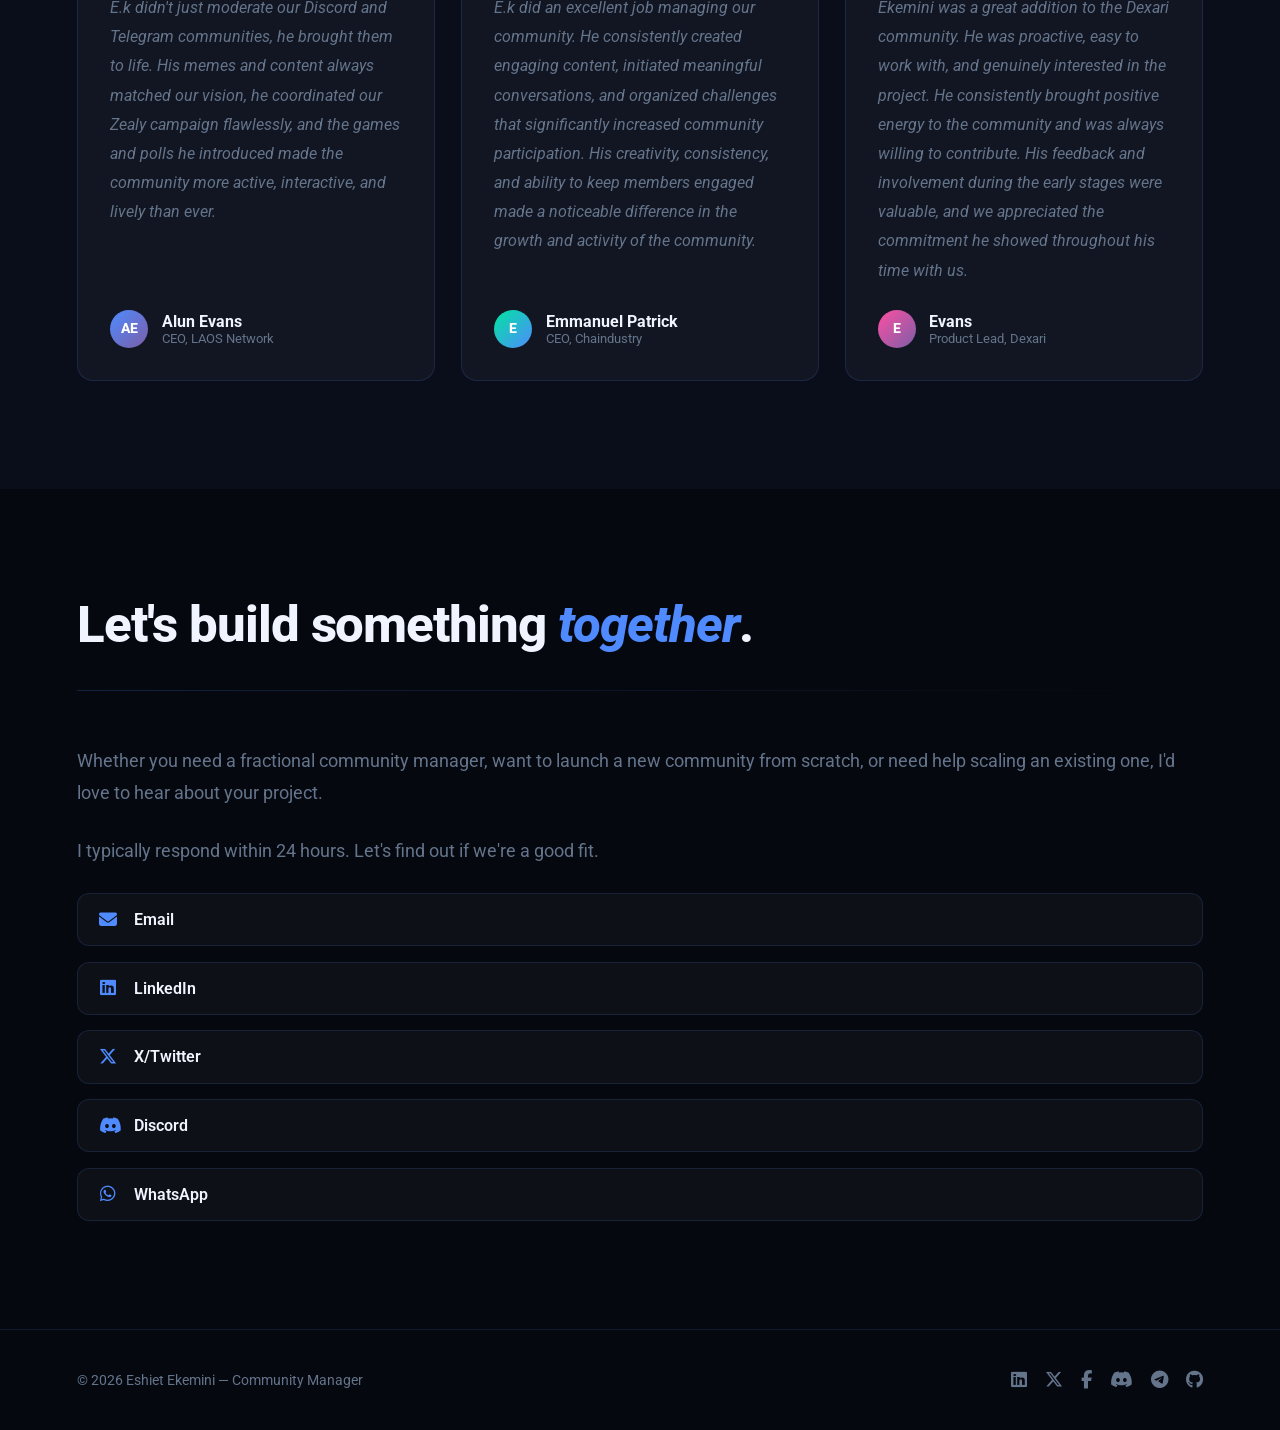
==== commit 6c9e1a94: "Update contact channel labels for clarity and consistency in index.html and mod2.html" ====
--- a/mod2.html
+++ b/mod2.html
@@ -855,16 +855,16 @@
             <div class="contact-channels">
               <a class="channel-link" href="mailto:ekemini456@gmail.com">
                 <i class="fa-solid fa-envelope"></i>
-                <span>ekemini456@gmail.com</span>
+                <span>Email</span>
               </a>
               <a class="channel-link" href="https://www.linkedin.com/in/ekemini-eshiet-864910336" target="_blank"
                 rel="noopener">
                 <i class="fa-brands fa-linkedin"></i>
-                <span>www.linkedin.com/in/ekemini-eshiet-864910336</span>
+                <span>LinkedIn</span>
               </a>
               <a class="channel-link" href="https://x.com/ekemini58110" target="_blank" rel="noopener">
                 <i class="fa-brands fa-x-twitter"></i>
-                <span>https://x.com/ekemini58110</span>
+                <span>X/Twitter</span>
               </a>
               <a class="channel-link" href="https://discord.gg/8xXamzQ3" target="_blank" rel="noopener">
                 <i class="fa-brands fa-discord"></i>
